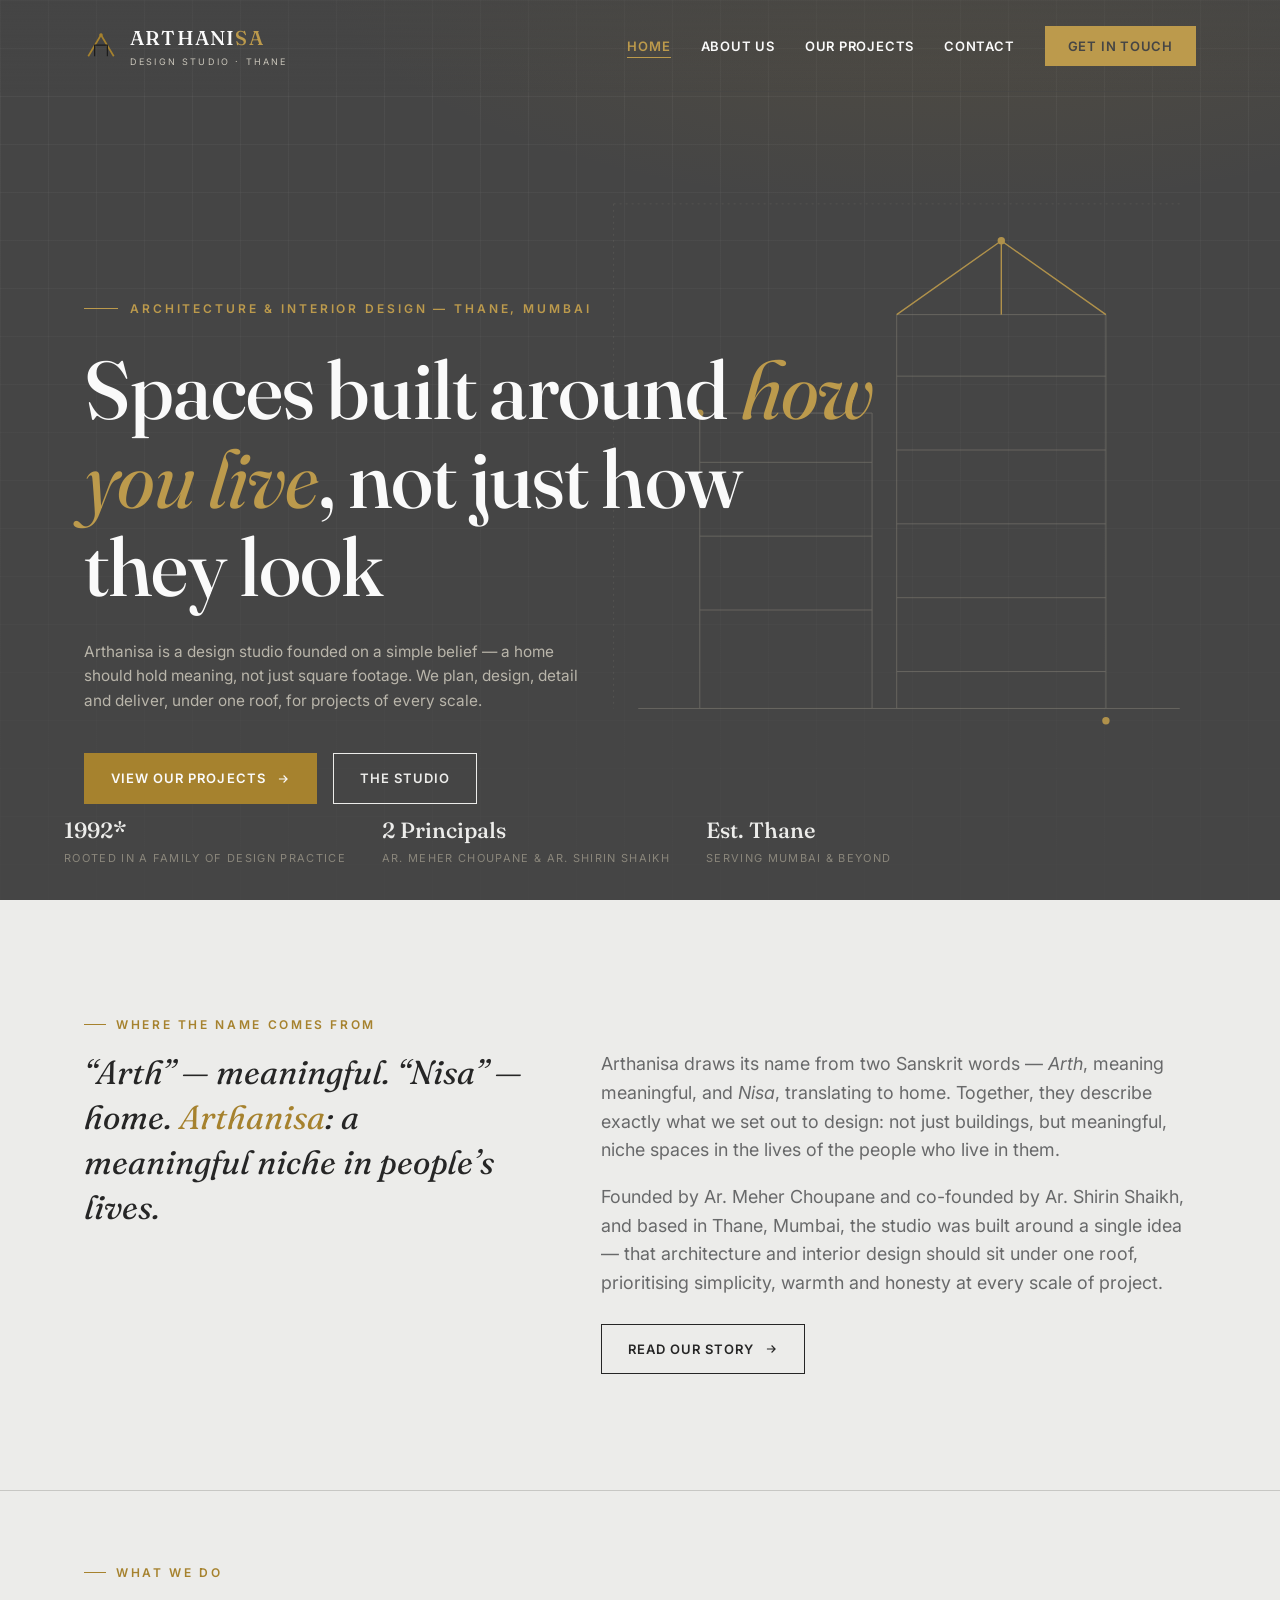
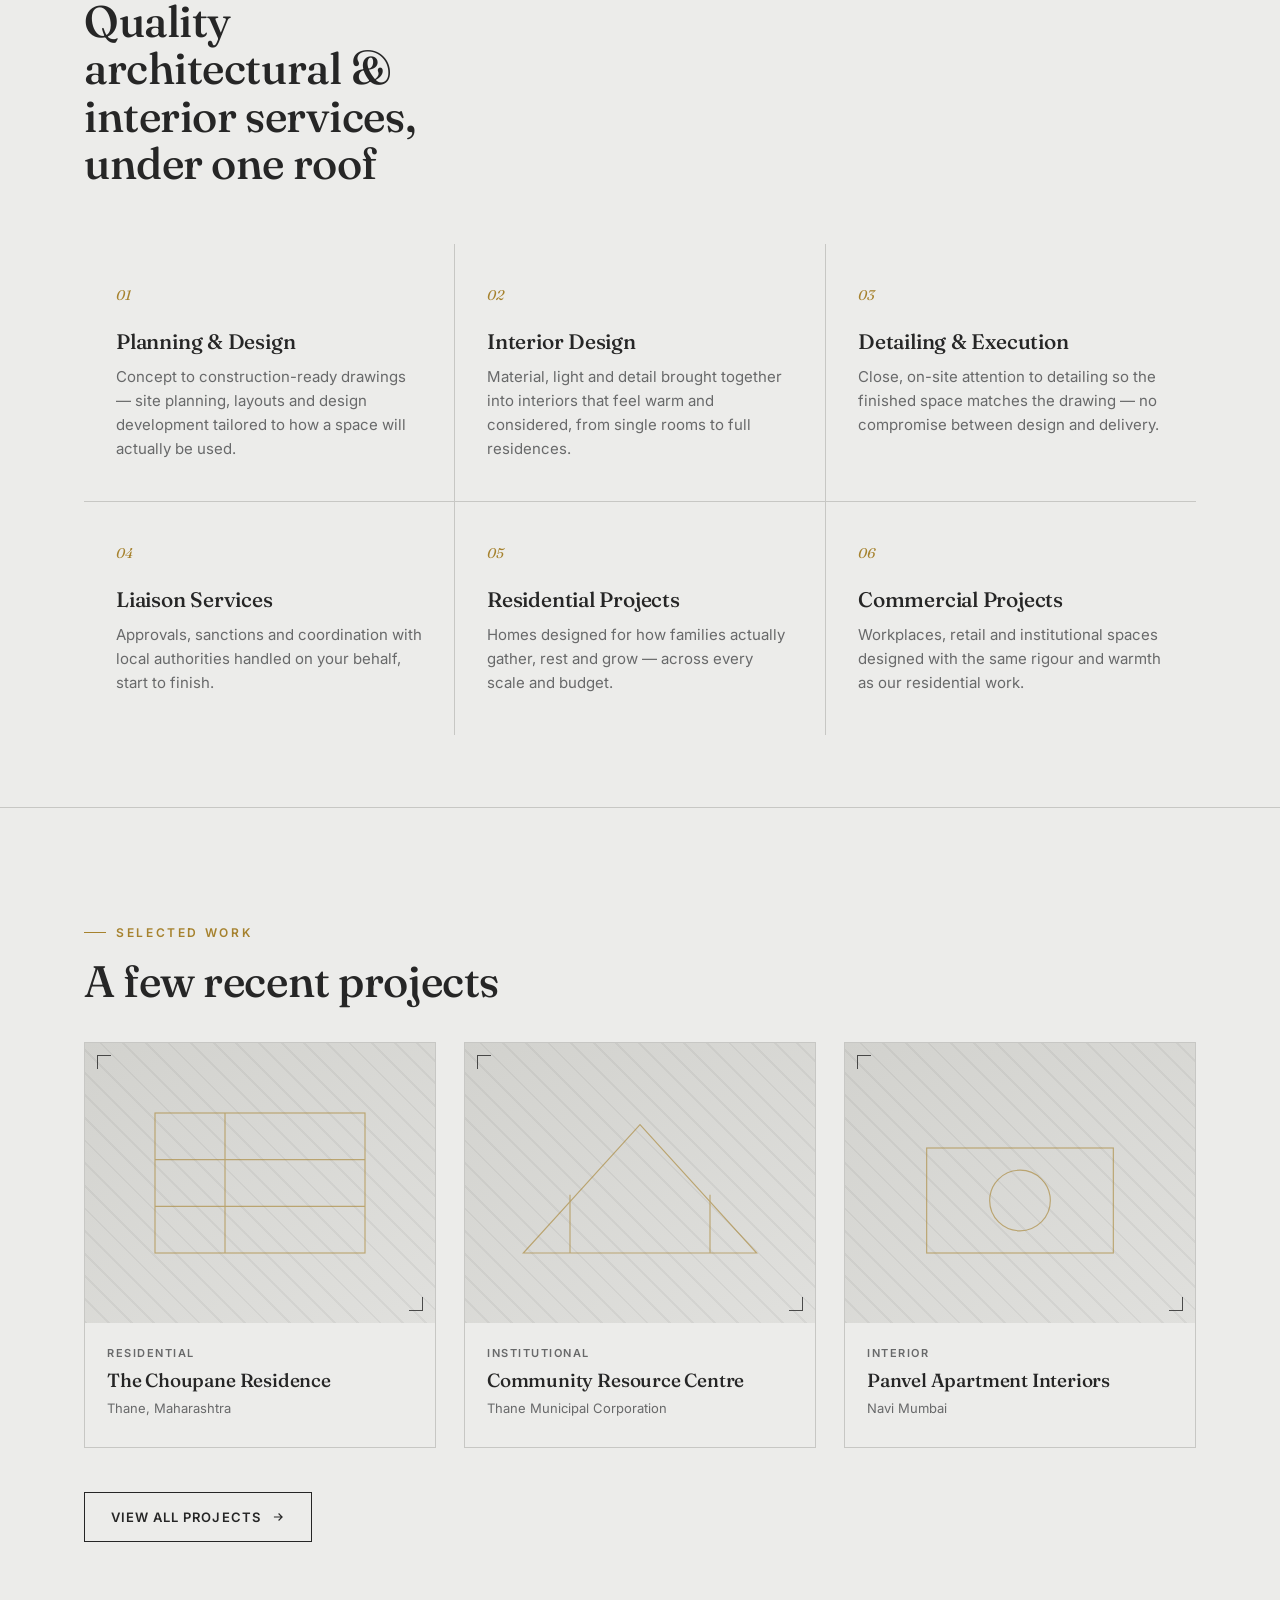
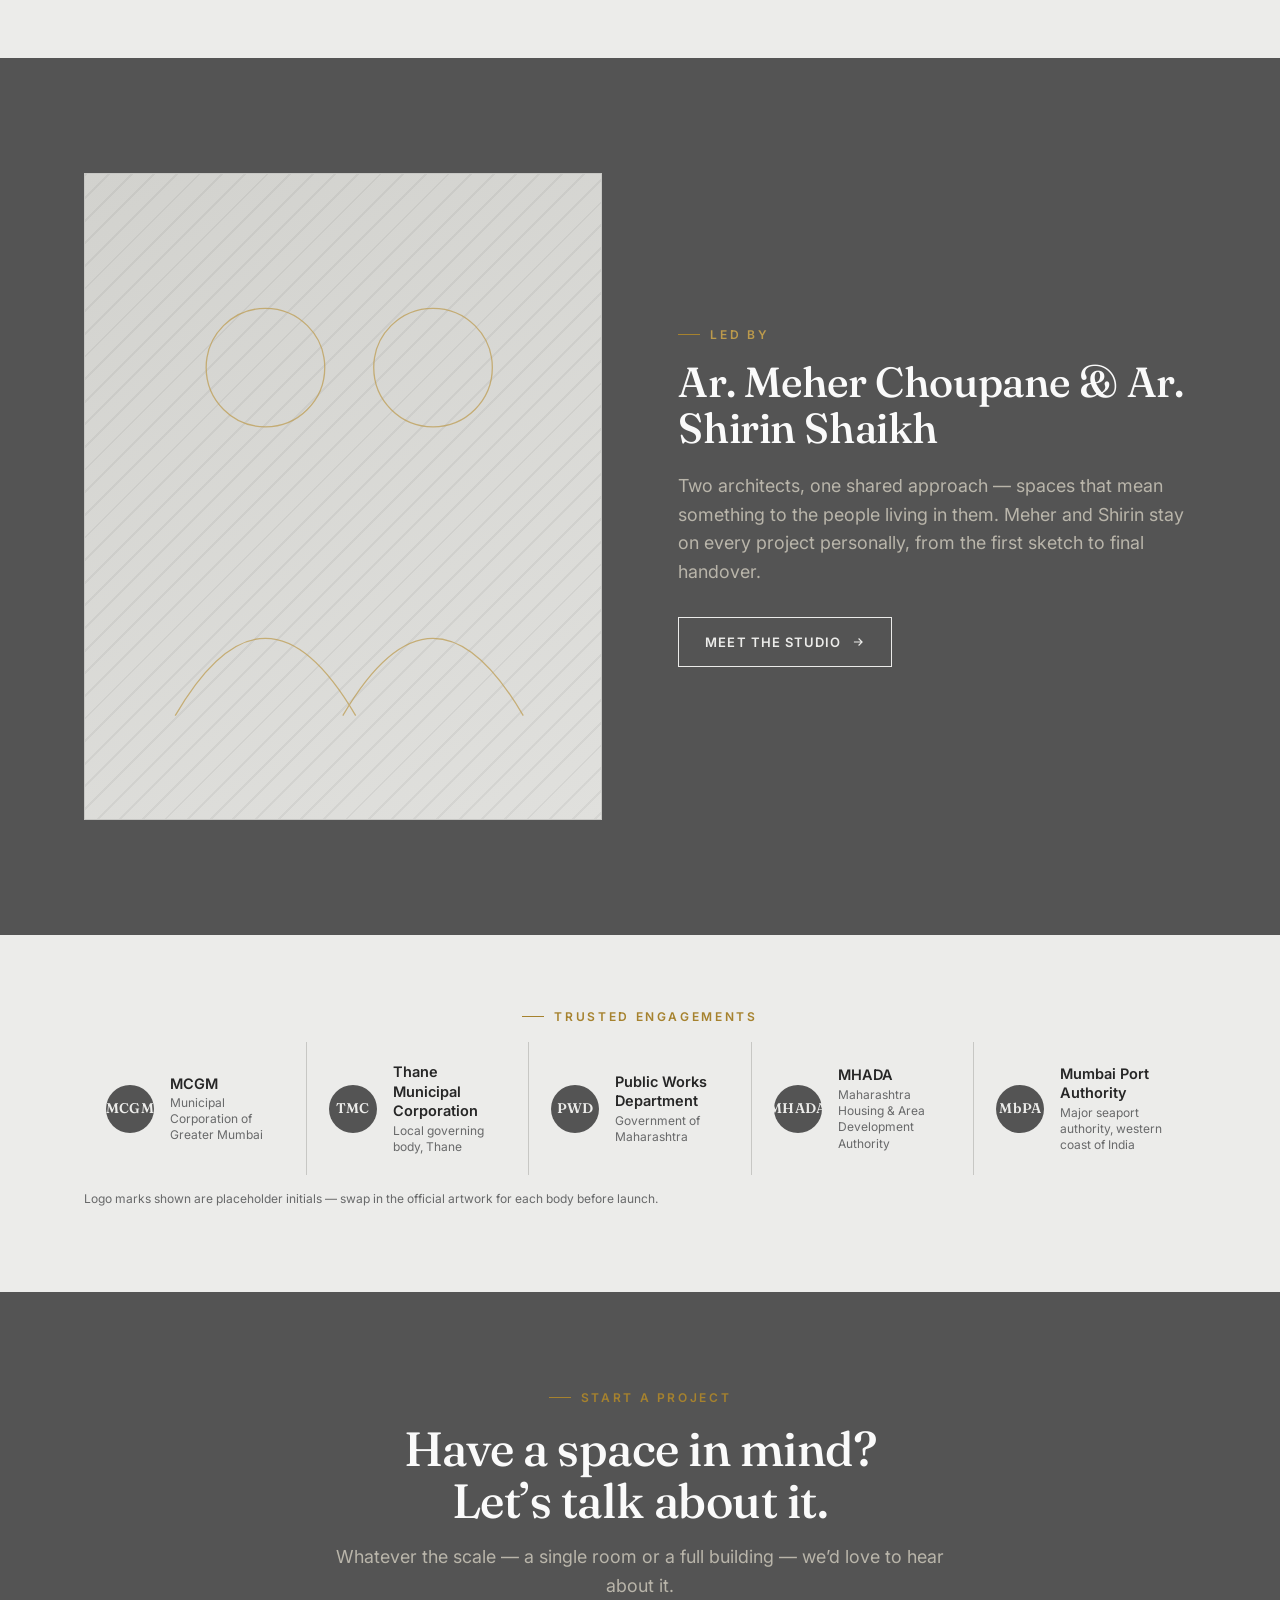
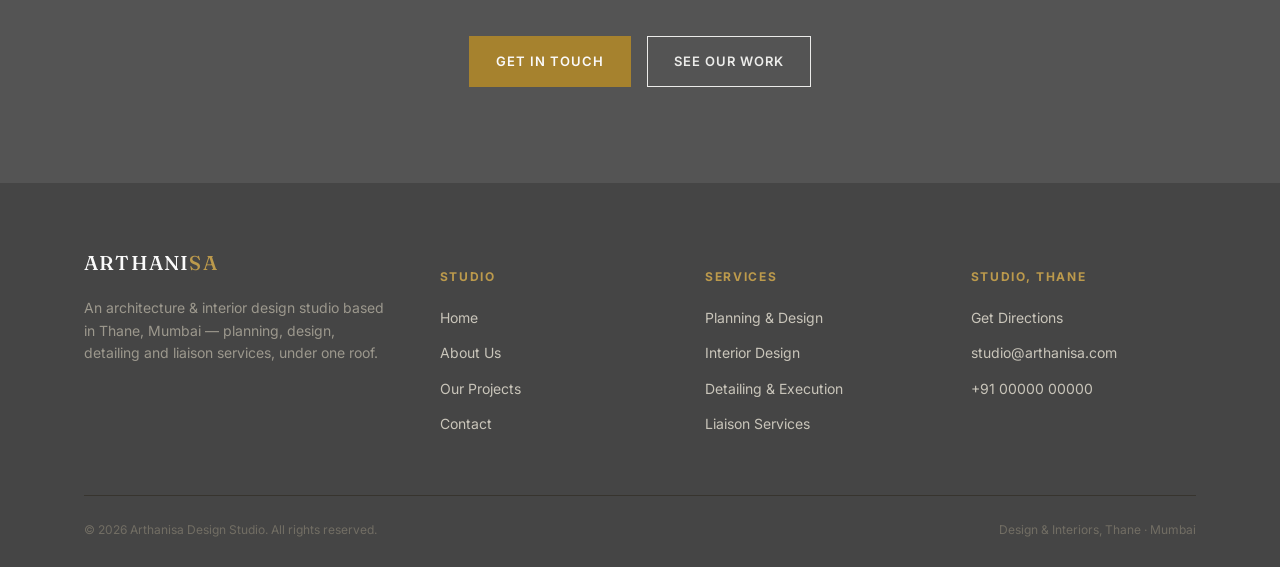
==== index.html @ d683e97f "Add files via upload" ====
<!DOCTYPE html>
<html lang="en">
<head>
<meta charset="UTF-8">
<meta name="viewport" content="width=device-width, initial-scale=1.0">
<title>Arthanisa Design Studio — Architecture &amp; Interior Design, Thane</title>
<meta name="description" content="Arthanisa Design Studio is an architecture and interior design practice in Thane, Mumbai, led by Ar. Meher Choupane &amp; Ar. Shirin Shaikh. Planning, design, detailing and liaison services under one roof.">
<link rel="preconnect" href="https://fonts.googleapis.com">
<link rel="preconnect" href="https://fonts.gstatic.com" crossorigin>
<link rel="stylesheet" href="style.css">
</head>
<body>

<!-- ================= HEADER ================= -->
<header class="site-header">
  <div class="wrap">
    <a href="index.html" class="logo">
      <svg class="logo-mark" viewBox="0 0 40 40" fill="none" xmlns="http://www.w3.org/2000/svg">
        <path d="M5 32 L20 7 L35 32" stroke="#A6822E" stroke-width="2"/>
        <path d="M12.5 32 V19 H27.5 V32" stroke="#1C1C1C" stroke-width="1.4"/>
        <circle cx="20" cy="7" r="2.1" fill="#A6822E"/>
      </svg>
      <span>
        <span class="logo-word">ARTHANI<em>SA</em></span>
        <span class="logo-sub">Design Studio · Thane</span>
      </span>
    </a>

    <div class="nav-menu">
      <ul class="nav-links">
        <li><a href="index.html" class="is-active">Home</a></li>
        <li><a href="about.html">About Us</a></li>
        <li><a href="projects.html">Our Projects</a></li>
        <li><a href="contact.html">Contact</a></li>
        <li><a href="contact.html" class="nav-cta">Get in Touch</a></li>
  </ul>
      <button class="nav-toggle" aria-label="Toggle menu"><span></span><span></span><span></span></button>
    </div>
  </div>
</header>

<!-- ================= HERO ================= -->
<section class="hero">
  <div class="hero-grid"></div>
  <div class="hero-glow"></div>

  <svg class="hero-art" viewBox="0 0 520 520" fill="none" xmlns="http://www.w3.org/2000/svg">
    <g opacity="0.55" stroke="#8A867B" stroke-width="1">
      <line x1="40" y1="470" x2="480" y2="470"/>
      <rect x="90" y="230" width="140" height="240"/>
      <rect x="250" y="150" width="170" height="320"/>
      <line x1="90" y1="270" x2="230" y2="270"/>
      <line x1="90" y1="330" x2="230" y2="330"/>
      <line x1="90" y1="390" x2="230" y2="390"/>
      <line x1="250" y1="200" x2="420" y2="200"/>
      <line x1="250" y1="260" x2="420" y2="260"/>
      <line x1="250" y1="320" x2="420" y2="320"/>
      <line x1="250" y1="380" x2="420" y2="380"/>
      <line x1="250" y1="440" x2="420" y2="440"/>
    </g>
    <g stroke="#BC9A4C" stroke-width="1.4">
      <path d="M250 150 L335 90 L420 150" fill="none"/>
      <line x1="335" y1="90" x2="335" y2="150"/>
    </g>
    <circle cx="335" cy="90" r="3" fill="#BC9A4C"/>
    <circle cx="90" cy="230" r="3" fill="#BC9A4C"/>
    <circle cx="420" cy="480" r="3" fill="#BC9A4C"/>
    <g opacity="0.4" stroke="#8A867B" stroke-width="0.6" stroke-dasharray="2 4">
      <line x1="20" y1="60" x2="20" y2="470"/>
      <line x1="20" y1="60" x2="480" y2="60"/>
    </g>
  </svg>

  <div class="hero-inner wrap">
    <div class="hero-kicker">Architecture &amp; Interior Design — Thane, Mumbai</div>
    <h1>Spaces built around <em>how you live</em>, not just how they look</h1>
    <p class="hero-sub">Arthanisa is a design studio founded on a simple belief — a home should hold meaning, not just square footage. We plan, design, detail and deliver, under one roof, for projects of every scale.</p>
    <div class="hero-actions">
      <a href="projects.html" class="btn btn--gold">
        View Our Projects
        <svg viewBox="0 0 24 24" fill="none" stroke="currentColor" stroke-width="2"><path d="M5 12h14M13 6l6 6-6 6"/></svg>
      </a>
      <a href="about.html" class="btn btn--on-dark">The Studio</a>
    </div>
  </div>

  <div class="hero-coords">
    <div><b>1992*</b>Rooted in a family of design practice</div>
    <div><b>2 Principals</b>Ar. Meher Choupane &amp; Ar. Shirin Shaikh</div>
    <div><b>Est. Thane</b>Serving Mumbai &amp; beyond</div>
  </div>
</section>

<!-- ================= PHILOSOPHY ================= -->
<section class="section">
  <div class="wrap">
    <div class="eyebrow reveal">Where the name comes from</div>
    <div class="philosophy reveal">
      <blockquote>&ldquo;Arth&rdquo; — meaningful. &ldquo;Nisa&rdquo; — home. <em>Arthanisa</em>: a meaningful niche in people&rsquo;s lives.</blockquote>
      <div>
        <p class="lede">Arthanisa draws its name from two Sanskrit words — <em>Arth</em>, meaning meaningful, and <em>Nisa</em>, translating to home. Together, they describe exactly what we set out to design: not just buildings, but meaningful, niche spaces in the lives of the people who live in them.</p>
        <p class="lede">Founded by Ar. Meher Choupane and co-founded by Ar. Shirin Shaikh, and based in Thane, Mumbai, the studio was built around a single idea — that architecture and interior design should sit under one roof, prioritising simplicity, warmth and honesty at every scale of project.</p>
        <a href="about.html" class="btn" style="margin-top:8px;">Read Our Story
          <svg viewBox="0 0 24 24" fill="none" stroke="currentColor" stroke-width="2"><path d="M5 12h14M13 6l6 6-6 6"/></svg>
        </a>
      </div>
    </div>
  </div>
</section>

<!-- ================= EXPERTISE ================= -->
<section class="section section--tight grid-line-top">
  <div class="wrap">
    <div class="eyebrow reveal">What we do</div>
    <h2 class="reveal" style="max-width:14ch; font-size:clamp(28px,3.6vw,44px);">Quality architectural &amp; interior services, under one roof</h2>
    <div class="card-grid reveal">
      <div class="exp-card">
        <span class="num">01</span>
        <h3>Planning &amp; Design</h3>
        <p>Concept to construction-ready drawings — site planning, layouts and design development tailored to how a space will actually be used.</p>
      </div>
      <div class="exp-card">
        <span class="num">02</span>
        <h3>Interior Design</h3>
        <p>Material, light and detail brought together into interiors that feel warm and considered, from single rooms to full residences.</p>
      </div>
      <div class="exp-card">
        <span class="num">03</span>
        <h3>Detailing &amp; Execution</h3>
        <p>Close, on-site attention to detailing so the finished space matches the drawing — no compromise between design and delivery.</p>
      </div>
      <div class="exp-card">
        <span class="num">04</span>
        <h3>Liaison Services</h3>
        <p>Approvals, sanctions and coordination with local authorities handled on your behalf, start to finish.</p>
      </div>
      <div class="exp-card">
        <span class="num">05</span>
        <h3>Residential Projects</h3>
        <p>Homes designed for how families actually gather, rest and grow — across every scale and budget.</p>
      </div>
      <div class="exp-card">
        <span class="num">06</span>
        <h3>Commercial Projects</h3>
        <p>Workplaces, retail and institutional spaces designed with the same rigour and warmth as our residential work.</p>
      </div>
    </div>
  </div>
</section>

<!-- ================= FEATURED PROJECTS ================= -->
<section class="section grid-line-top">
  <div class="wrap">
    <div class="eyebrow reveal">Selected work</div>
    <h2 class="reveal" style="font-size:clamp(28px,3.6vw,44px); max-width:16ch;">A few recent projects</h2>

    <div class="project-grid reveal">
      <a href="projects.html" class="project-card">
        <div class="project-thumb">
          <div class="corner tl"></div><div class="corner br"></div>
          <svg viewBox="0 0 300 240" width="100%" height="100%" preserveAspectRatio="xMidYMid slice">
            <g stroke="#A6822E" stroke-width="1" opacity="0.6" fill="none">
              <rect x="60" y="60" width="180" height="120"/>
              <line x1="60" y1="100" x2="240" y2="100"/>
              <line x1="60" y1="140" x2="240" y2="140"/>
              <line x1="120" y1="60" x2="120" y2="180"/>
            </g>
          </svg>
        </div>
        <div class="project-body">
          <span class="tag">Residential</span>
          <h3>The Choupane Residence</h3>
          <span class="loc">Thane, Maharashtra</span>
        </div>
      </a>

      <a href="projects.html" class="project-card">
        <div class="project-thumb">
          <div class="corner tl"></div><div class="corner br"></div>
          <svg viewBox="0 0 300 240" width="100%" height="100%" preserveAspectRatio="xMidYMid slice">
            <g stroke="#A6822E" stroke-width="1" opacity="0.6" fill="none">
              <path d="M50 180 L150 70 L250 180 Z"/>
              <line x1="90" y1="180" x2="90" y2="130"/>
              <line x1="210" y1="180" x2="210" y2="130"/>
            </g>
          </svg>
        </div>
        <div class="project-body">
          <span class="tag">Institutional</span>
          <h3>Community Resource Centre</h3>
          <span class="loc">Thane Municipal Corporation</span>
        </div>
      </a>

      <a href="projects.html" class="project-card">
        <div class="project-thumb">
          <div class="corner tl"></div><div class="corner br"></div>
          <svg viewBox="0 0 300 240" width="100%" height="100%" preserveAspectRatio="xMidYMid slice">
            <g stroke="#A6822E" stroke-width="1" opacity="0.6" fill="none">
              <rect x="70" y="90" width="160" height="90"/>
              <circle cx="150" cy="135" r="26"/>
            </g>
          </svg>
        </div>
        <div class="project-body">
          <span class="tag">Interior</span>
          <h3>Panvel Apartment Interiors</h3>
          <span class="loc">Navi Mumbai</span>
        </div>
      </a>
    </div>

    <div class="reveal" style="margin-top:44px;">
      <a href="projects.html" class="btn">View All Projects
        <svg viewBox="0 0 24 24" fill="none" stroke="currentColor" stroke-width="2"><path d="M5 12h14M13 6l6 6-6 6"/></svg>
      </a>
    </div>
  </div>
</section>

<!-- ================= FOUNDERS TEASER ================= -->
<section class="section section--dark">
  <div class="wrap split">
    <div class="reveal">
      <div class="figure-panel">
        <svg viewBox="0 0 400 500" width="100%" height="100%">
          <g stroke="#BC9A4C" stroke-width="1" opacity="0.7" fill="none">
            <circle cx="140" cy="150" r="46"/>
            <circle cx="270" cy="150" r="46"/>
            <path d="M70 420 Q140 300 210 420" />
            <path d="M200 420 Q270 300 340 420" />
          </g>
        </svg>
      </div>
    </div>
    <div class="reveal">
      <div class="eyebrow">Led by</div>
      <h2 style="color:#FAFAFA; font-size:clamp(28px,3.6vw,42px);">Ar. Meher Choupane &amp; Ar. Shirin Shaikh</h2>
      <p class="lede" style="max-width:52ch;">Two architects, one shared approach — spaces that mean something to the people living in them. Meher and Shirin stay on every project personally, from the first sketch to final handover.</p>
      <a href="about.html" class="btn btn--on-dark" style="margin-top:12px;">Meet the Studio
        <svg viewBox="0 0 24 24" fill="none" stroke="currentColor" stroke-width="2"><path d="M5 12h14M13 6l6 6-6 6"/></svg>
      </a>
    </div>
  </div>
</section>

<!-- ================= ENGAGEMENTS ================= -->
<section class="section section--tight">
  <div class="wrap">
    <div class="eyebrow reveal center" style="justify-content:center;">Trusted engagements</div>
    <div class="org-badges reveal">
      <div class="org-badge"><span class="mark">MCGM</span><span class="name">MCGM<small>Municipal Corporation of Greater Mumbai</small></span></div>
      <div class="org-badge"><span class="mark">TMC</span><span class="name">Thane Municipal Corporation<small>Local governing body, Thane</small></span></div>
      <div class="org-badge"><span class="mark">PWD</span><span class="name">Public Works Department<small>Government of Maharashtra</small></span></div>
      <div class="org-badge"><span class="mark">MHADA</span><span class="name">MHADA<small>Maharashtra Housing &amp; Area Development Authority</small></span></div>
      <div class="org-badge"><span class="mark">MbPA</span><span class="name">Mumbai Port Authority<small>Major seaport authority, western coast of India</small></span></div>
    </div>
    <p class="form-note reveal" style="margin-top:14px;">Logo marks shown are placeholder initials — swap in the official artwork for each body before launch.</p>
  </div>
</section>

<!-- ================= CTA ================= -->
<section class="cta-band">
  <div class="wrap">
    <div class="eyebrow reveal" style="justify-content:center;">Start a project</div>
    <h2 class="reveal">Have a space in mind? Let&rsquo;s talk about it.</h2>
    <p class="lede reveal" style="margin-left:auto;margin-right:auto;">Whatever the scale — a single room or a full building — we&rsquo;d love to hear about it.</p>
    <div class="cta-actions reveal">
      <a href="contact.html" class="btn btn--gold">Get in Touch</a>
      <a href="projects.html" class="btn btn--on-dark">See Our Work</a>
    </div>
  </div>
</section>

<!-- ================= FOOTER ================= -->
<footer class="site-footer">
  <div class="wrap">
    <div class="footer-top">
      <div class="footer-brand">
        <span class="logo-word">ARTHANI<em style="color:#BC9A4C;font-style:normal;">SA</em></span>
        <p>An architecture &amp; interior design studio based in Thane, Mumbai — planning, design, detailing and liaison services, under one roof.</p>
      </div>
      <div class="footer-col">
        <h5>Studio</h5>
        <ul>
          <li><a href="index.html">Home</a></li>
          <li><a href="about.html">About Us</a></li>
          <li><a href="projects.html">Our Projects</a></li>
          <li><a href="contact.html">Contact</a></li>
        </ul>
      </div>
      <div class="footer-col">
        <h5>Services</h5>
        <ul>
          <li><a href="about.html">Planning &amp; Design</a></li>
          <li><a href="about.html">Interior Design</a></li>
          <li><a href="about.html">Detailing &amp; Execution</a></li>
          <li><a href="about.html">Liaison Services</a></li>
        </ul>
      </div>
      <div class="footer-col">
        <h5>Studio, Thane</h5>
        <ul>
          <li><a href="https://www.google.com/maps/place/Arthanisa+Design+Studio/@19.1889408,72.9808896,14z" target="_blank" rel="noopener">Get Directions</a></li>
          <li><a href="mailto:studio@arthanisa.com">studio@arthanisa.com</a></li>
          <li><a href="tel:+910000000000">+91 00000 00000</a></li>
        </ul>
      </div>
    </div>
    <div class="footer-bottom">
      <span>&copy; 2026 Arthanisa Design Studio. All rights reserved.</span>
      <span>Design &amp; Interiors, Thane · Mumbai</span>
    </div>
  </div>
</footer>

<script src="script.js"></script>
</body>
</html>
---- style.css ----
/* =========================================================
   ARTHANISA — Design tokens
   Grey (concrete / drafting paper) + Gold (accent) editorial theme
   Display: Fraunces  |  Body: Inter  |  Label: Inter (tracked caps)
   ========================================================= */

@import url('https://fonts.googleapis.com/css2?family=Fraunces:ital,opsz,wght@0,9..144,400;0,9..144,500;0,9..144,600;1,9..144,400&family=Inter:wght@400;500;600;700&display=swap');

:root{
  /* greys — neutral concrete / drafting-paper range (no warm/beige cast) */
  --ink:        #262626;
  --charcoal:   #545454;
  --charcoal-2: #47474A;
  --charcoal-3: #454545;
  --paper:      #ECECEA;
  --paper-2:    #E0E0DD;
  --paper-3:    #D2D2CE;
  --grey-text:  #68696A;
  --grey-line:  #C7C7C4;

  /* gold — used sparingly, as an accent only */
  --gold:       #A6822E;
  --gold-2:     #BC9A4C;
  --gold-soft:  rgba(166,130,46,0.14);

  --white:      #FAFAFA;

  --font-display: 'Fraunces', serif;
  --font-body: 'Inter', sans-serif;

  --container: 1240px;
  --pad: clamp(24px, 5vw, 72px);

  --ease: cubic-bezier(.22,.61,.36,1);
}

*,*::before,*::after{ box-sizing:border-box; }
html{ scroll-behavior:smooth; overflow-x:hidden; }
body{
  margin:0;
  background:var(--paper);
  color:var(--ink);
  font-family:var(--font-body);
  font-weight:400;
  line-height:1.6;
  -webkit-font-smoothing:antialiased;
  overflow-x:hidden;
  max-width:100%;
}
img{ max-width:100%; display:block; }
a{ color:inherit; text-decoration:none; }
h1,h2,h3,h4{
  font-family:var(--font-display);
  font-weight:500;
  line-height:1.08;
  margin:0 0 .5em;
  letter-spacing:-0.01em;
}
p{ margin:0 0 1em; }
ul{ margin:0; padding:0; list-style:none; }
button{ font-family:inherit; }

@media (prefers-reduced-motion: reduce){
  *{ animation-duration:0.001ms !important; animation-iteration-count:1 !important; transition-duration:0.001ms !important; scroll-behavior:auto !important; }
}

/* ---------- utility ---------- */
.wrap{ max-width:var(--container); margin:0 auto; padding:0 var(--pad); }
.eyebrow{
  font-family:var(--font-body);
  font-size:12px;
  letter-spacing:.22em;
  text-transform:uppercase;
  color:var(--gold);
  display:flex;
  align-items:center;
  gap:10px;
  font-weight:600;
  margin-bottom:16px;
}
.eyebrow::before{
  content:"";
  width:22px;height:1px;
  background:var(--gold);
  display:inline-block;
}
.section{ padding:clamp(64px,9vw,120px) 0; }
.section--tight{ padding:clamp(40px,6vw,72px) 0; }
.section--dark{ background:var(--charcoal); color:var(--paper); }
.section--dark .eyebrow{ color:var(--gold-2); }
.grid-line-top{ border-top:1px solid var(--grey-line); }
.center{ text-align:center; }
.lede{
  font-size:clamp(17px,1.4vw,19px);
  color:var(--grey-text);
  max-width:640px;
}
.section--dark .lede{ color:#B9B5AA; }

.btn{
  display:inline-flex;
  align-items:center;
  gap:10px;
  padding:14px 26px;
  border:1px solid var(--ink);
  color:var(--ink);
  font-size:13px;
  letter-spacing:.08em;
  text-transform:uppercase;
  font-weight:600;
  background:transparent;
  cursor:pointer;
  transition:background .35s var(--ease), color .35s var(--ease), border-color .35s var(--ease);
}
.btn:hover{ background:var(--ink); color:var(--white); }
.btn--gold{ border-color:var(--gold); background:var(--gold); color:var(--white); }
.btn--gold:hover{ background:var(--gold-2); border-color:var(--gold-2); color:var(--white); }
.btn--on-dark{ border-color:var(--paper); color:var(--paper); }
.btn--on-dark:hover{ background:var(--paper); color:var(--ink); }
.btn svg{ width:14px; height:14px; transition:transform .35s var(--ease); }
.btn:hover svg{ transform:translateX(4px); }

.tag{
  font-size:11px;
  letter-spacing:.14em;
  text-transform:uppercase;
  color:var(--grey-text);
  font-weight:600;
}

/* ---------- reveal on scroll ---------- */
.reveal{ opacity:0; transform:translateY(22px); transition:opacity .8s var(--ease), transform .8s var(--ease); }
.reveal.is-visible{ opacity:1; transform:translateY(0); }

/* ---------- header ---------- */
/* Full menu visible at the top of the page. Once you scroll past the hero,
   it collapses into a single toggle button; clicking it opens a small
   dropdown panel anchored top-right — not a full-screen takeover. On
   narrow screens there's never room for the full row, so the toggle +
   dropdown pattern is used from the start there too. */
.site-header{
  position:fixed; top:0; left:0; right:0; z-index:100;
  padding:22px 0;
  background:linear-gradient(to bottom, rgba(69,69,69,.5), rgba(69,69,69,0));
  transition:background .4s var(--ease), padding .4s var(--ease), border-color .4s var(--ease);
  border-bottom:1px solid transparent;
}
.site-header.is-scrolled{
  background:rgba(236,236,234,0.62);
  backdrop-filter:blur(18px) saturate(1.1);
  -webkit-backdrop-filter:blur(18px) saturate(1.1);
  padding:14px 0;
  border-bottom:1px solid rgba(199,199,196,0.7);
}
.site-header .wrap{ display:flex; align-items:center; justify-content:space-between; gap:20px; }

.logo{ display:flex; align-items:center; gap:12px; position:relative; z-index:101; flex:none; }
.logo-mark{ width:34px; height:34px; flex:none; }
.logo-mark path{ transition:stroke .4s var(--ease); }
.logo-word{
  font-family:var(--font-display);
  font-size:20px;
  letter-spacing:.06em;
  font-weight:500;
  color:var(--white);
  transition:color .4s var(--ease);
}
.logo-word em{ color:var(--gold-2); font-style:normal; transition:color .4s var(--ease); }
.logo-sub{
  display:block;
  font-family:var(--font-body);
  font-size:9px;
  letter-spacing:.24em;
  text-transform:uppercase;
  color:#C9C5BA;
  margin-top:1px;
  transition:color .4s var(--ease);
}
.site-header.is-scrolled .logo-word{ color:var(--ink); }
.site-header.is-scrolled .logo-word em{ color:var(--gold); }
.site-header.is-scrolled .logo-sub{ color:var(--grey-text); }

/* holds the full row + the toggle; positioned so the dropdown can anchor to it */
.nav-menu{ position:relative; display:flex; align-items:center; gap:26px; }

/* full horizontal menu — shown at the top of wide screens */
.nav-links{ display:flex; align-items:center; gap:30px; }
.nav-links a{
  font-size:13px;
  letter-spacing:.06em;
  text-transform:uppercase;
  font-weight:600;
  color:var(--white);
  position:relative;
  padding:4px 0;
  transition:color .3s var(--ease);
}
.nav-links a::after{
  content:"";
  position:absolute; left:0; right:100%; bottom:0;
  height:1px; background:var(--gold-2);
  transition:right .35s var(--ease);
}
.nav-links a:hover::after,
.nav-links a.is-active::after{ right:0; }
.nav-links a.is-active{ color:var(--gold-2); }
.nav-links a.nav-cta{
  padding:11px 22px;
  border:1px solid var(--gold-2); background:var(--gold-2); color:var(--charcoal-3);
  transition:background .3s var(--ease), color .3s var(--ease), border-color .3s var(--ease);
}
.nav-links a.nav-cta::after{ display:none; }
.nav-links a.nav-cta:hover{ background:transparent; color:var(--gold-2); }

.site-header.is-scrolled .nav-links a{ color:var(--ink); }
.site-header.is-scrolled .nav-links a::after{ background:var(--gold); }
.site-header.is-scrolled .nav-links a.is-active{ color:var(--gold); }
.site-header.is-scrolled .nav-links a.nav-cta{ border-color:var(--gold); background:var(--gold); color:var(--white); }
.site-header.is-scrolled .nav-links a.nav-cta:hover{ background:transparent; color:var(--gold); }

/* the toggle — hidden while the full row shows, appears once scrolled (or always, on narrow screens) */
.nav-toggle{
  display:none; flex-direction:column; justify-content:center; gap:6px;
  background:none; border:none; cursor:pointer; padding:8px;
  position:relative; z-index:101;
}
.nav-toggle span{ display:block; width:24px; height:1.5px; background:var(--white); transition:transform .3s var(--ease), opacity .3s var(--ease), background .4s var(--ease); }
.site-header.is-scrolled .nav-toggle span{ background:var(--ink); }
.nav-toggle.is-active span:nth-child(1){ transform:translateY(7px) rotate(45deg); }
.nav-toggle.is-active span:nth-child(2){ opacity:0; }
.nav-toggle.is-active span:nth-child(3){ transform:translateY(-7px) rotate(-45deg); }

.site-header.is-scrolled .nav-toggle{ display:flex; }

/* the compact dropdown — a frosted glass panel anchored under the toggle, with a
   gold accent edge and numbered rows to match the studio's editorial number-card
   language elsewhere on the site. Animates in on open rather than snapping. */
.site-header.is-scrolled .nav-links{
  display:flex; flex-direction:column; align-items:stretch; gap:0;
  position:absolute; top:calc(100% + 14px); right:0;
  background:rgba(236,236,234,0.88);
  backdrop-filter:blur(20px) saturate(1.1); -webkit-backdrop-filter:blur(20px) saturate(1.1);
  border:1px solid var(--grey-line); border-top:2px solid var(--gold);
  box-shadow:0 24px 48px rgba(28,28,28,.18);
  padding:10px 22px; min-width:236px;
  counter-reset:navcount;
  opacity:0; visibility:hidden; pointer-events:none;
  transform:translateY(-10px);
  transition:opacity .3s var(--ease), transform .3s var(--ease), visibility .3s;
}
.site-header.is-scrolled .nav-links.is-open{
  opacity:1; visibility:visible; pointer-events:auto; transform:translateY(0);
}
.site-header.is-scrolled .nav-links li{
  display:flex; align-items:center; gap:14px;
  border-bottom:1px solid var(--grey-line);
}
.site-header.is-scrolled .nav-links li:not(:last-child)::before{
  counter-increment:navcount;
  content:counter(navcount, decimal-leading-zero);
  font-family:var(--font-display); font-style:italic; font-size:12px;
  color:var(--gold); flex:none;
}
.site-header.is-scrolled .nav-links li:last-child{ border-bottom:none; padding-top:10px; }
.site-header.is-scrolled .nav-links a{ color:var(--ink); padding:12px 0; flex:1; }
.site-header.is-scrolled .nav-links a::after{ display:none; }
.site-header.is-scrolled .nav-links a.is-active{ color:var(--gold); }
.site-header.is-scrolled .nav-links a.nav-cta{
  width:100%; margin:2px 0 8px; text-align:center; justify-content:center;
  border-color:var(--gold); background:var(--gold); color:var(--white);
}
.site-header.is-scrolled .nav-links a.nav-cta:hover{ background:transparent; color:var(--gold); }

@media (max-width:820px){
  /* never enough room for the full row — toggle + dropdown from the start */
  .nav-toggle{ display:flex; }
  .nav-links{
    display:flex; flex-direction:column; align-items:stretch; gap:0;
    position:absolute; top:calc(100% + 14px); right:0;
    background:rgba(236,236,234,0.9);
    backdrop-filter:blur(20px) saturate(1.1); -webkit-backdrop-filter:blur(20px) saturate(1.1);
    border:1px solid var(--grey-line); border-top:2px solid var(--gold);
    box-shadow:0 24px 48px rgba(28,28,28,.18);
    padding:10px 20px; min-width:220px; max-width:82vw;
    counter-reset:navcount;
    opacity:0; visibility:hidden; pointer-events:none;
    transform:translateY(-10px);
    transition:opacity .3s var(--ease), transform .3s var(--ease), visibility .3s;
  }
  .nav-links.is-open{ opacity:1; visibility:visible; pointer-events:auto; transform:translateY(0); }
  .nav-links li{ display:flex; align-items:center; gap:14px; border-bottom:1px solid var(--grey-line); }
  .nav-links li:not(:last-child)::before{
    counter-increment:navcount;
    content:counter(navcount, decimal-leading-zero);
    font-family:var(--font-display); font-style:italic; font-size:12px;
    color:var(--gold); flex:none;
  }
  .nav-links li:last-child{ border-bottom:none; padding-top:10px; }
  .nav-links a{ color:var(--ink) !important; padding:12px 0; flex:1; }
  .nav-links a::after{ display:none; }
  .nav-links a.is-active{ color:var(--gold) !important; }
  .nav-links a.nav-cta{
    width:100%; margin:2px 0 8px; text-align:center; justify-content:center;
    border-color:var(--gold) !important; background:var(--gold) !important; color:var(--white) !important;
  }
  .nav-links a.nav-cta:hover{ background:transparent !important; color:var(--gold) !important; }
}

/* ---------- hero (blueprint) ---------- */
.hero{
  position:relative;
  min-height:100vh;
  display:flex; align-items:flex-end;
  background:var(--charcoal-3);
  color:var(--paper);
  overflow:hidden;
}
.hero-grid{
  position:absolute; inset:0;
  background-image:
    linear-gradient(rgba(230,230,228,0.055) 1px, transparent 1px),
    linear-gradient(90deg, rgba(230,230,228,0.055) 1px, transparent 1px);
  background-size:48px 48px;
  mask-image:linear-gradient(to bottom, rgba(0,0,0,.9), rgba(0,0,0,.15));
}
.hero-glow{
  position:absolute; inset:-20% -10% auto -10%; height:70%;
  background:radial-gradient(60% 60% at 70% 20%, rgba(166,130,46,0.13), transparent 70%);
  pointer-events:none;
}
.hero-art{
  position:absolute; right:clamp(-60px,4vw,60px); top:50%;
  transform:translateY(-50%);
  width:min(52vw,640px);
  opacity:.9;
}
.hero-art path,.hero-art line,.hero-art circle,.hero-art rect{
  vector-effect:non-scaling-stroke;
}
.hero-inner{ position:relative; z-index:2; padding-bottom:clamp(56px,8vw,96px); width:100%; }
.hero-kicker{
  display:flex; align-items:center; gap:12px;
  font-size:12px; letter-spacing:.24em; text-transform:uppercase;
  color:var(--gold-2); font-weight:600; margin-bottom:28px;
}
.hero-kicker::before{ content:""; width:34px; height:1px; background:var(--gold-2); }
.hero h1{
  font-size:clamp(40px,6.4vw,84px);
  max-width:16ch;
  color:var(--white);
  margin-bottom:28px;
}
.hero h1 em{ font-style:italic; color:var(--gold-2); font-weight:400; }
.hero-sub{
  max-width:520px;
  color:#B9B5AA;
  font-size:clamp(15px,1.2vw,18px);
  margin-bottom:40px;
}
.hero-actions{ display:flex; gap:16px; flex-wrap:wrap; align-items:center; }
.hero-coords{
  position:absolute; left:var(--pad); bottom:32px; z-index:2;
  display:flex; gap:36px; color:#8A867B; font-size:11px; letter-spacing:.12em; text-transform:uppercase;
}
.hero-coords b{ display:block; color:var(--paper); font-family:var(--font-display); font-size:22px; font-weight:500; letter-spacing:0; text-transform:none; margin-bottom:2px;}
@media (max-width:880px){
  .hero-art{ opacity:.35; width:80vw; right:-10vw; }
  .hero-coords{ display:none; }
}

/* ---------- inner page hero (shorter) ---------- */
.page-hero{
  position:relative;
  padding:clamp(160px,20vw,220px) 0 clamp(64px,8vw,96px);
  background:var(--charcoal-3);
  color:var(--paper);
  overflow:hidden;
}
.page-hero .hero-grid{ mask-image:linear-gradient(to bottom, rgba(0,0,0,.9), rgba(0,0,0,.35)); }
.page-hero h1{ font-size:clamp(38px,5.6vw,64px); color:var(--white); max-width:14ch; }
.page-hero .lede{ color:#B9B5AA; max-width:560px; }
.page-hero .eyebrow{ color:var(--gold-2); }

/* ---------- philosophy / quote strip ---------- */
.philosophy{
  display:grid; grid-template-columns:0.85fr 1.15fr; gap:clamp(32px,6vw,96px);
  align-items:start;
}
.philosophy blockquote{
  margin:0; font-family:var(--font-display); font-weight:400; font-style:italic;
  font-size:clamp(22px,2.6vw,34px); line-height:1.35; color:var(--ink);
}
.philosophy blockquote em{ color:var(--gold); font-style:italic; }
@media (max-width:820px){ .philosophy{ grid-template-columns:1fr; } }

/* ---------- number cards / expertise ---------- */
.card-grid{ display:grid; grid-template-columns:repeat(3,1fr); gap:1px; background:var(--grey-line); margin-top:56px; }
.exp-card{ background:var(--paper); padding:40px 32px; position:relative; }
.exp-card .num{ font-family:var(--font-display); font-style:italic; color:var(--gold); font-size:14px; margin-bottom:24px; display:block; }
.exp-card h3{ font-size:21px; margin-bottom:12px; }
.exp-card p{ color:var(--grey-text); font-size:15px; margin:0; }
@media (max-width:880px){ .card-grid{ grid-template-columns:1fr; } }

/* ---------- founders ---------- */
.founders{ display:grid; grid-template-columns:repeat(2,1fr); gap:1px; background:var(--grey-line); margin-top:56px; }
.founder{ background:var(--paper); padding:44px; }
.founder-photo{
  width:100%; aspect-ratio:4/5; margin-bottom:28px;
  background:
    repeating-linear-gradient(135deg, rgba(28,28,28,0.06) 0 2px, transparent 2px 14px),
    linear-gradient(160deg, var(--paper-3), var(--paper-2));
  position:relative; overflow:hidden;
  border:1px solid var(--grey-line);
}
.founder-photo .initials{
  position:absolute; inset:0; display:flex; align-items:center; justify-content:center;
  font-family:var(--font-display); font-size:clamp(48px,6vw,72px); color:var(--gold); opacity:.85;
}
.founder h3{ font-size:23px; margin-bottom:4px; }
.founder .role{ display:block; font-size:12px; letter-spacing:.14em; text-transform:uppercase; color:var(--gold); font-weight:600; margin-bottom:16px; }
.founder p{ color:var(--grey-text); font-size:15px; }
@media (max-width:720px){ .founders{ grid-template-columns:1fr; } }

/* ---------- values list ---------- */
.value-list{ display:grid; grid-template-columns:repeat(4,1fr); gap:28px; margin-top:56px; }
.value-item{ padding-top:22px; border-top:1px solid var(--grey-line); }
.value-item h4{ font-size:17px; margin-bottom:8px; }
.value-item p{ color:var(--grey-text); font-size:14px; margin:0; }
@media (max-width:880px){ .value-list{ grid-template-columns:repeat(2,1fr); } }
@media (max-width:520px){ .value-list{ grid-template-columns:1fr; } }

/* ---------- engagements / empanelled bodies, with a logo mark each ---------- */
.org-badges{ display:flex; flex-wrap:wrap; gap:1px; background:var(--grey-line); margin-top:16px; }
.org-badge{
  flex:1 1 220px; min-height:96px; padding:20px 22px;
  background:var(--paper);
  display:flex; align-items:center; gap:16px;
}
.org-badge .mark{
  flex:none; width:48px; height:48px; border-radius:50%;
  background:var(--charcoal); color:var(--paper);
  display:flex; align-items:center; justify-content:center;
  font-family:var(--font-display); font-size:14px; font-weight:600; letter-spacing:.02em;
}
.org-badge .name{ font-size:14.5px; font-weight:600; color:var(--ink); line-height:1.35; }
.org-badge .name small{ display:block; font-weight:400; color:var(--grey-text); font-size:12px; margin-top:2px; }
.section--dark .org-badges{ background:#413F39; }
.section--dark .org-badge{ background:var(--charcoal-2); }
.section--dark .org-badge .name{ color:var(--paper); }
.section--dark .org-badge .name small{ color:#9C988D; }
.section--dark .org-badge .mark{ background:var(--paper); color:var(--charcoal-3); }
@media (max-width:560px){ .org-badge{ flex:1 1 100%; } }

/* ---------- projects grid ---------- */
.filter-bar{ display:flex; gap:10px; flex-wrap:wrap; margin:44px 0 8px; }
.filter-btn{
  padding:10px 20px; border:1px solid var(--grey-line); background:transparent;
  font-size:12px; letter-spacing:.1em; text-transform:uppercase; font-weight:600; color:var(--grey-text);
  cursor:pointer; transition:all .3s var(--ease);
}
.filter-btn:hover{ border-color:var(--gold); color:var(--ink); }
.filter-btn.is-active{ background:var(--ink); border-color:var(--ink); color:var(--white); }

/* ---------- project feature list (StudioMAT-style: map + gallery + spec sheet) ---------- */
.project-list{ margin-top:36px; }
.project-feature{
  display:grid; grid-template-columns:1.15fr 1fr; gap:clamp(28px,4vw,56px);
  padding:clamp(28px,4vw,44px) 0; border-top:1px solid var(--grey-line);
  align-items:center;
}
.project-list .project-feature:last-child{ border-bottom:1px solid var(--grey-line); }
.pf-media{
  display:grid; grid-template-columns:1fr 1fr; grid-template-rows:1fr 1fr; gap:8px;
  aspect-ratio:16/11;
}
.pf-tile{
  position:relative; overflow:hidden; border:1px solid var(--grey-line);
  background:linear-gradient(150deg, var(--paper-3), var(--paper-2));
}
.pf-tile.pf-map{
  grid-row:1 / 3;
  display:flex; align-items:center; justify-content:center;
  background:var(--paper-2);
}
.pf-meta h3{ font-size:clamp(21px,2.2vw,26px); margin:6px 0 0; }
.pf-meta .tag{ display:block; margin-bottom:6px; }
.pf-specs{
  display:grid; grid-template-columns:1fr 1fr; gap:16px 24px;
  margin:22px 0; padding:20px 0; border-top:1px solid var(--grey-line); border-bottom:1px solid var(--grey-line);
}
.pf-specs dt{ font-size:11px; letter-spacing:.12em; text-transform:uppercase; color:var(--grey-text); margin-bottom:4px; }
.pf-specs dd{ margin:0; font-size:15px; color:var(--ink); font-weight:500; }
.pf-meta .loc{ font-size:13px; color:var(--grey-text); }
.project-feature.is-hidden{ display:none; }
@media (max-width:780px){
  .project-feature{ grid-template-columns:1fr; }
  .pf-media{ order:-1; }
}

.project-grid{ display:grid; grid-template-columns:repeat(3,1fr); gap:28px; margin-top:36px; }
.project-card{
  display:block; border:1px solid var(--grey-line); overflow:hidden; background:var(--paper);
  transition:transform .1s;
}
.project-thumb{
  aspect-ratio:5/4; position:relative; overflow:hidden;
  background:
    repeating-linear-gradient(45deg, rgba(28,28,28,0.05) 0 2px, transparent 2px 16px),
    linear-gradient(150deg, var(--paper-3), var(--paper-2));
}
.project-thumb svg{ position:absolute; inset:0; width:100%; height:100%; }
.project-thumb .corner{ position:absolute; width:14px; height:14px; border-color:var(--gold); opacity:.8; }
.project-thumb .corner.tl{ top:12px; left:12px; border-top:1px solid; border-left:1px solid; }
.project-thumb .corner.br{ bottom:12px; right:12px; border-bottom:1px solid; border-right:1px solid; }
.project-body{ padding:22px 22px 26px; }
.project-body .tag{ margin-bottom:8px; display:block; }
.project-body h3{ font-size:19px; margin-bottom:4px; }
.project-body .loc{ font-size:13px; color:var(--grey-text); }
@media (max-width:980px){ .project-grid{ grid-template-columns:repeat(2,1fr); } }
@media (max-width:620px){ .project-grid{ grid-template-columns:1fr; } }

.project-card[data-cat]{ }
.project-card.is-hidden{ display:none; }
/* project-feature.is-hidden already declared above, next to .project-feature */

/* ---------- process / timeline ---------- */
.process{ counter-reset:step; margin-top:56px; }
.process-item{
  display:grid; grid-template-columns:120px 1fr; gap:28px;
  padding:28px 0; border-top:1px solid var(--grey-line);
}
.process-item:last-child{ border-bottom:1px solid var(--grey-line); }
.process-item .step{
  font-family:var(--font-display); font-style:italic; color:var(--gold); font-size:15px;
}
.process-item h4{ font-size:19px; margin-bottom:6px; }
.process-item p{ color:var(--grey-text); margin:0; font-size:15px; max-width:60ch; }
@media (max-width:620px){ .process-item{ grid-template-columns:1fr; gap:6px; } }

/* ---------- testimonials ---------- */
.testimonial{
  border-top:1px solid #413F39; padding:36px 0; display:grid; grid-template-columns:1fr auto; gap:24px; align-items:start;
}
.testimonial:last-child{ border-bottom:1px solid #413F39; }
.testimonial p{ font-family:var(--font-display); font-style:italic; font-size:clamp(18px,2vw,23px); margin:0 0 14px; color:var(--white); line-height:1.45; }
.testimonial .who{ font-size:12px; letter-spacing:.1em; text-transform:uppercase; color:var(--gold-2); }
@media (max-width:700px){ .testimonial{ grid-template-columns:1fr; } }

/* ---------- CTA band ---------- */
.cta-band{
  background:var(--charcoal); color:var(--paper);
  padding:clamp(56px,8vw,96px) 0; text-align:center;
}
.cta-band h2{ color:var(--white); font-size:clamp(30px,4vw,48px); max-width:16ch; margin:0 auto 16px; }
.cta-band .lede{ margin:0 auto 36px; color:#B9B5AA; }
.cta-actions{ display:flex; gap:16px; justify-content:center; flex-wrap:wrap; }

/* ---------- contact ---------- */
.contact-layout{ display:grid; grid-template-columns:1fr 1fr; gap:clamp(40px,6vw,96px); }
.info-row{ display:flex; gap:18px; padding:22px 0; border-top:1px solid var(--grey-line); }
.info-row:last-child{ border-bottom:1px solid var(--grey-line); }
.info-row .ico{ width:20px; height:20px; flex:none; margin-top:3px; color:var(--gold); }
.info-row h4{ font-size:14px; letter-spacing:.06em; text-transform:uppercase; margin-bottom:4px; }
.info-row p{ margin:0; color:var(--grey-text); font-size:15px; }
.info-row a:hover{ color:var(--gold); }

.form-field{ margin-bottom:22px; }
.form-field label{ display:block; font-size:12px; letter-spacing:.1em; text-transform:uppercase; font-weight:600; color:var(--grey-text); margin-bottom:8px; }
.form-field input, .form-field textarea, .form-field select{
  width:100%; border:none; border-bottom:1px solid var(--grey-line); background:transparent;
  padding:10px 2px; font-family:var(--font-body); font-size:15px; color:var(--ink); outline:none;
  transition:border-color .3s var(--ease);
}
.form-field input:focus, .form-field textarea:focus, .form-field select:focus{ border-color:var(--gold); }
.form-field textarea{ resize:vertical; min-height:110px; }
.form-note{ font-size:12px; color:var(--grey-text); margin-top:-6px; }

.map-wrap{ border:1px solid var(--grey-line); margin-top:56px; }
.map-wrap iframe{ width:100%; height:420px; border:0; filter:grayscale(1) contrast(1.05); display:block; }
@media (max-width:880px){ .contact-layout{ grid-template-columns:1fr; } }

/* ---------- footer ---------- */
.site-footer{ background:var(--charcoal-3); color:#9C988D; padding:64px 0 28px; }
.footer-top{ display:grid; grid-template-columns:1.4fr 1fr 1fr 1fr; gap:40px; padding-bottom:48px; border-bottom:1px solid #37342E; }
.footer-brand .logo-word{ color:var(--white); }
.footer-brand p{ color:#9C988D; font-size:14px; margin-top:18px; max-width:34ch; }
.footer-col h5{ font-size:12px; letter-spacing:.14em; text-transform:uppercase; color:var(--gold-2); margin-bottom:18px; }
.footer-col li{ margin-bottom:10px; }
.footer-col a{ font-size:14px; color:#C9C5BA; }
.footer-col a:hover{ color:var(--gold-2); }
.footer-bottom{ display:flex; justify-content:space-between; flex-wrap:wrap; gap:12px; padding-top:24px; font-size:12px; color:#726E64; }
@media (max-width:820px){ .footer-top{ grid-template-columns:1fr 1fr; } }
@media (max-width:520px){ .footer-top{ grid-template-columns:1fr; } }

/* ---------- misc page sections ---------- */
.split{ display:grid; grid-template-columns:1fr 1fr; gap:clamp(32px,6vw,80px); align-items:center; }
@media (max-width:880px){ .split{ grid-template-columns:1fr; } }
.figure-panel{
  aspect-ratio:4/5;
  background:
    repeating-linear-gradient(135deg, rgba(28,28,28,0.055) 0 2px, transparent 2px 16px),
    linear-gradient(155deg, var(--paper-3), var(--paper-2));
  border:1px solid var(--grey-line);
  position:relative;
}
.figure-panel svg{ position:absolute; inset:0; }
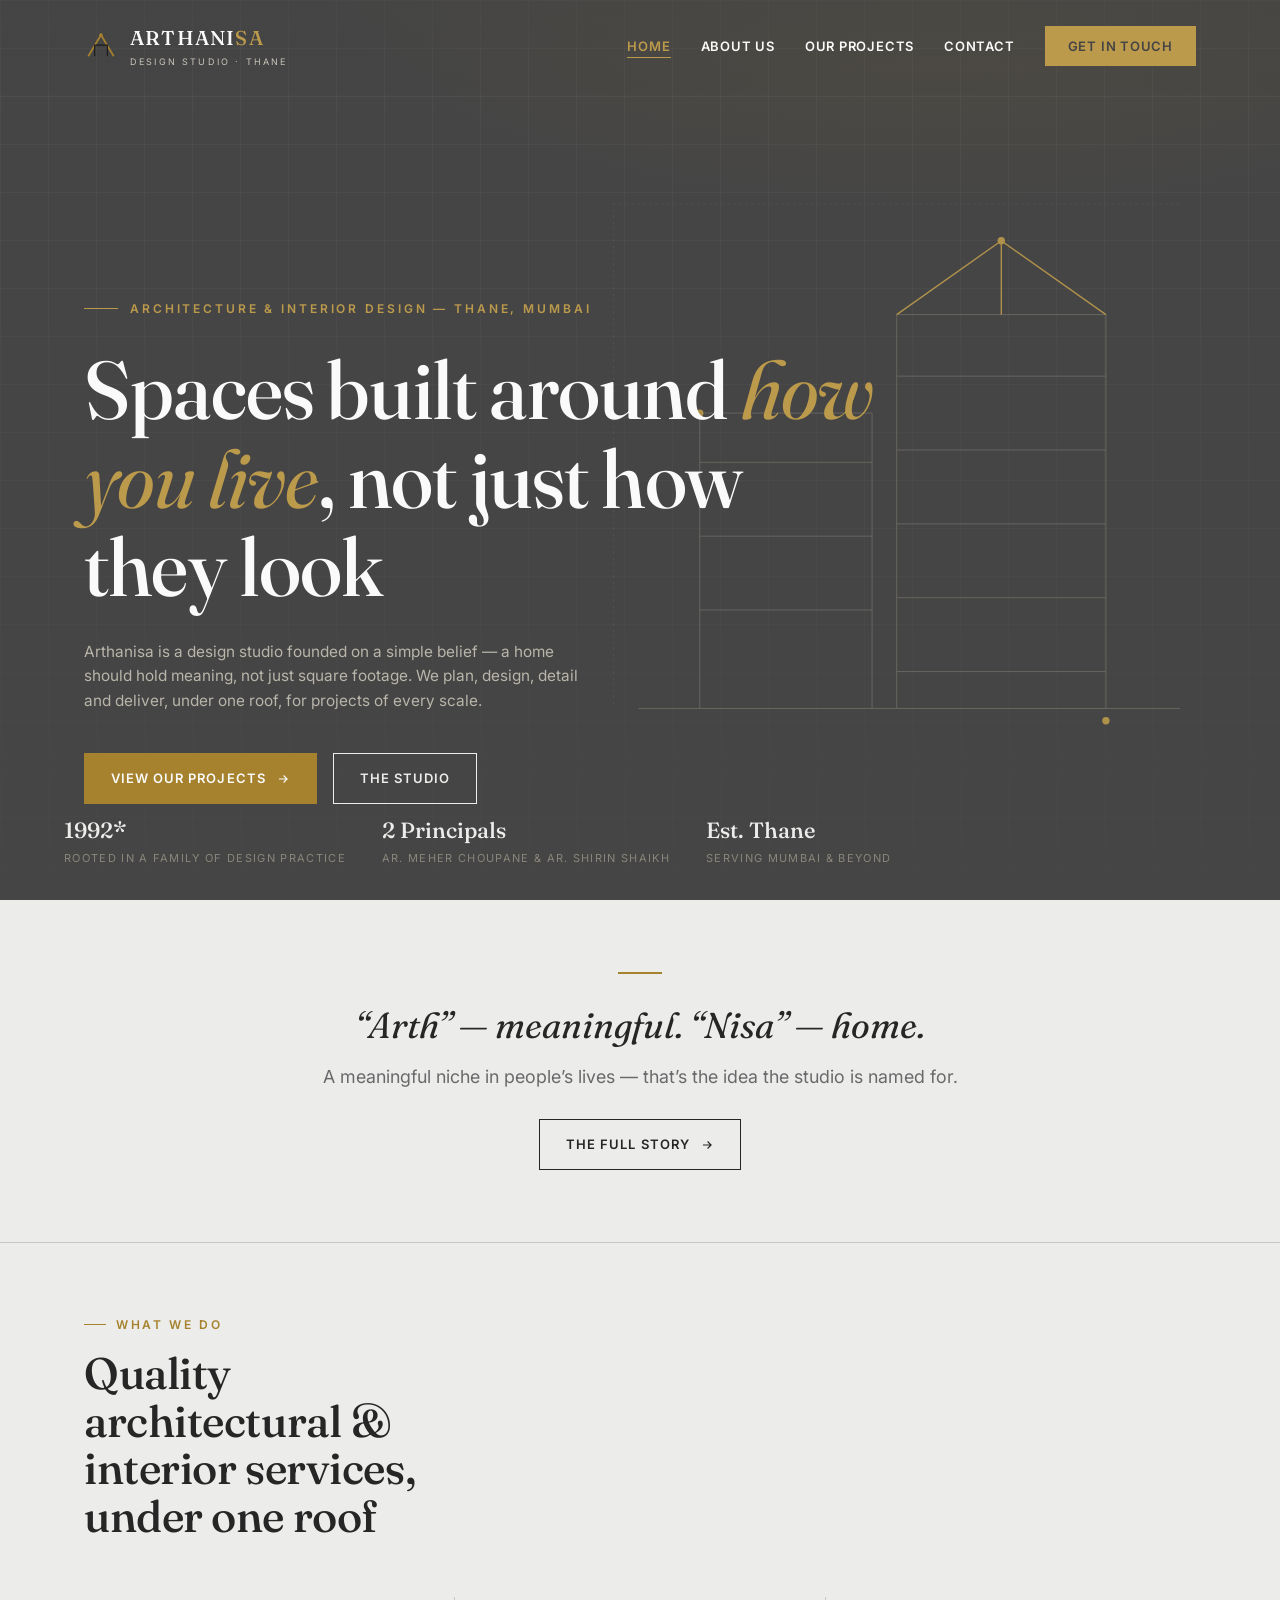
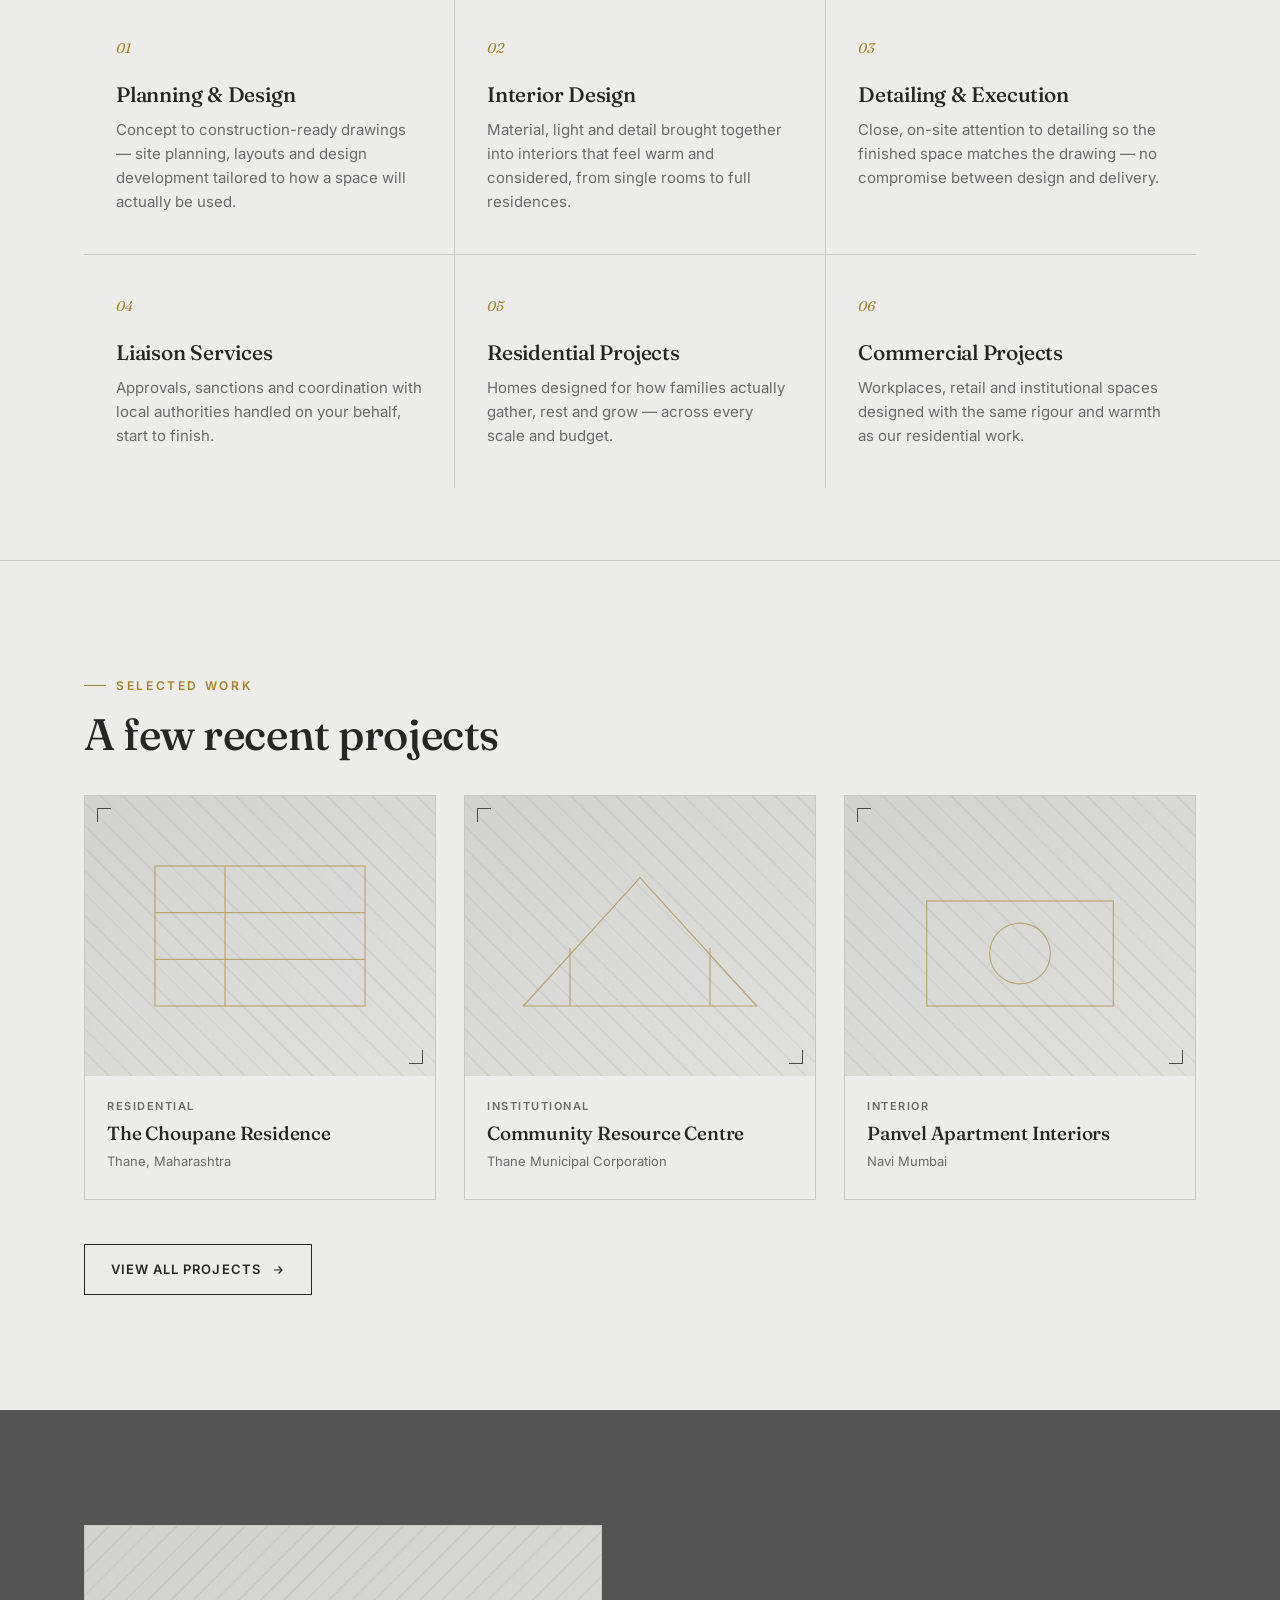
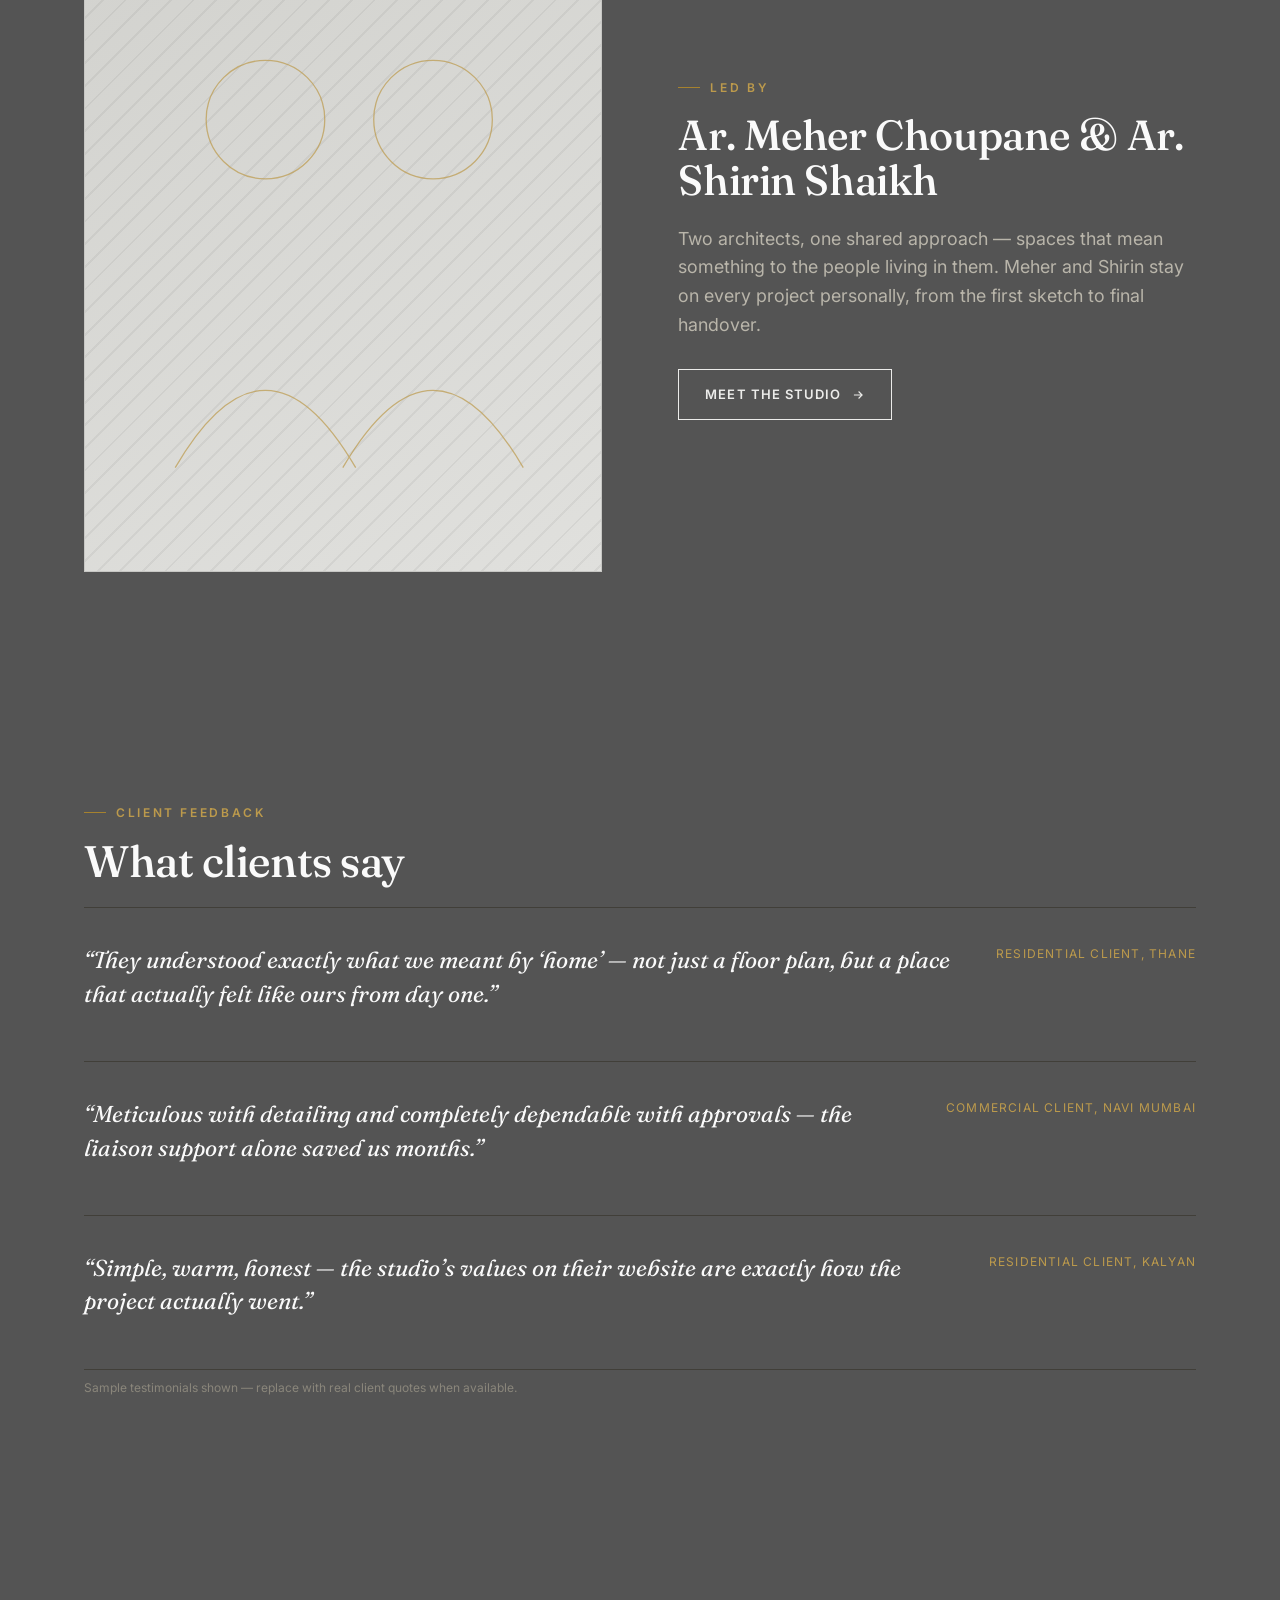
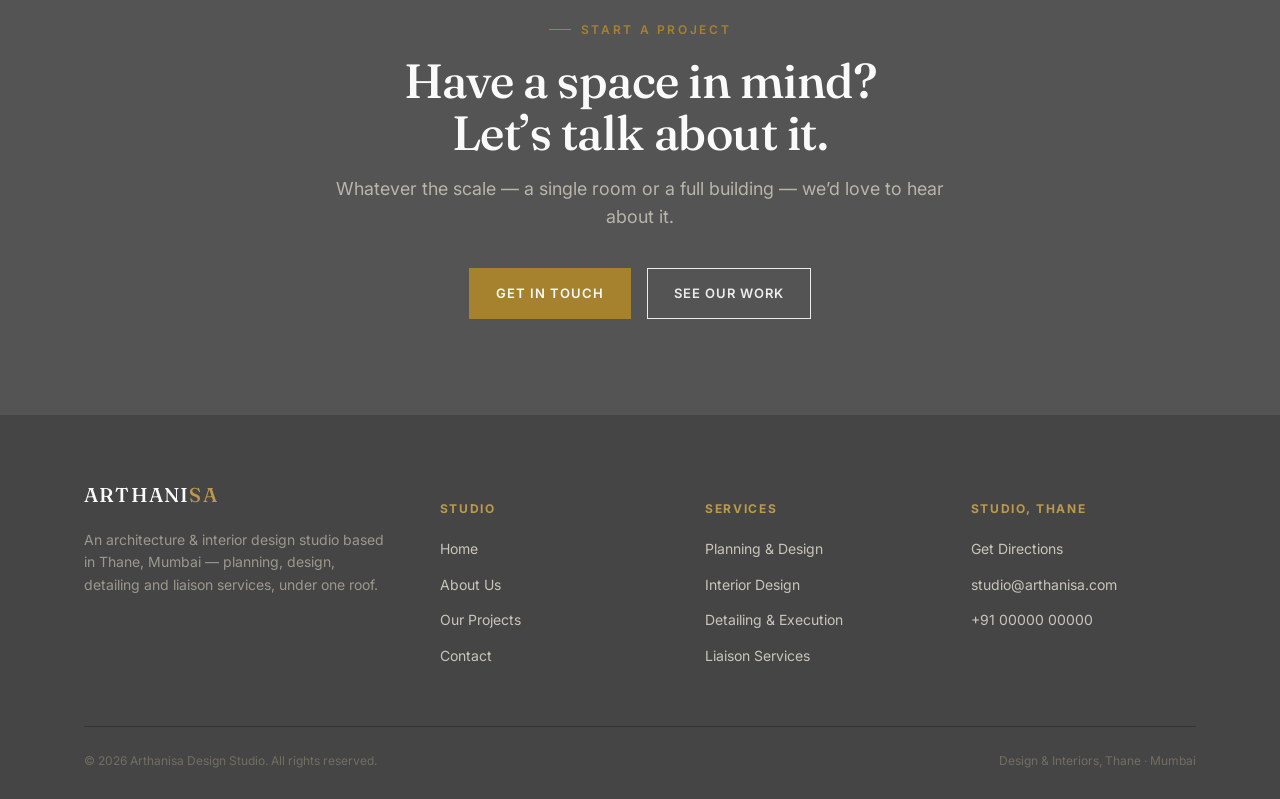
==== commit f66413ec: "Add files via upload" ====
--- a/index.html
+++ b/index.html
@@ -92,18 +92,15 @@
 </section>
 
 <!-- ================= PHILOSOPHY ================= -->
-<section class="section">
-  <div class="wrap">
-    <div class="eyebrow reveal">Where the name comes from</div>
-    <div class="philosophy reveal">
-      <blockquote>&ldquo;Arth&rdquo; — meaningful. &ldquo;Nisa&rdquo; — home. <em>Arthanisa</em>: a meaningful niche in people&rsquo;s lives.</blockquote>
-      <div>
-        <p class="lede">Arthanisa draws its name from two Sanskrit words — <em>Arth</em>, meaning meaningful, and <em>Nisa</em>, translating to home. Together, they describe exactly what we set out to design: not just buildings, but meaningful, niche spaces in the lives of the people who live in them.</p>
-        <p class="lede">Founded by Ar. Meher Choupane and co-founded by Ar. Shirin Shaikh, and based in Thane, Mumbai, the studio was built around a single idea — that architecture and interior design should sit under one roof, prioritising simplicity, warmth and honesty at every scale of project.</p>
-        <a href="about.html" class="btn" style="margin-top:8px;">Read Our Story
-          <svg viewBox="0 0 24 24" fill="none" stroke="currentColor" stroke-width="2"><path d="M5 12h14M13 6l6 6-6 6"/></svg>
-        </a>
-      </div>
+<section class="section section--tight">
+  <div class="wrap">
+    <div class="name-teaser reveal">
+      <span class="name-teaser__rule"></span>
+      <blockquote>&ldquo;Arth&rdquo; — meaningful. &ldquo;Nisa&rdquo; — home.</blockquote>
+      <p class="lede">A meaningful niche in people&rsquo;s lives — that&rsquo;s the idea the studio is named for.</p>
+      <a href="about.html" class="btn" style="margin-top:4px;">The Full Story
+        <svg viewBox="0 0 24 24" fill="none" stroke="currentColor" stroke-width="2"><path d="M5 12h14M13 6l6 6-6 6"/></svg>
+      </a>
     </div>
   </div>
 </section>
@@ -244,18 +241,27 @@
   </div>
 </section>
 
-<!-- ================= ENGAGEMENTS ================= -->
-<section class="section section--tight">
-  <div class="wrap">
-    <div class="eyebrow reveal center" style="justify-content:center;">Trusted engagements</div>
-    <div class="org-badges reveal">
-      <div class="org-badge"><span class="mark">MCGM</span><span class="name">MCGM<small>Municipal Corporation of Greater Mumbai</small></span></div>
-      <div class="org-badge"><span class="mark">TMC</span><span class="name">Thane Municipal Corporation<small>Local governing body, Thane</small></span></div>
-      <div class="org-badge"><span class="mark">PWD</span><span class="name">Public Works Department<small>Government of Maharashtra</small></span></div>
-      <div class="org-badge"><span class="mark">MHADA</span><span class="name">MHADA<small>Maharashtra Housing &amp; Area Development Authority</small></span></div>
-      <div class="org-badge"><span class="mark">MbPA</span><span class="name">Mumbai Port Authority<small>Major seaport authority, western coast of India</small></span></div>
-    </div>
-    <p class="form-note reveal" style="margin-top:14px;">Logo marks shown are placeholder initials — swap in the official artwork for each body before launch.</p>
+<!-- ================= CLIENT FEEDBACK ================= -->
+<section class="section section--dark">
+  <div class="wrap">
+    <div class="eyebrow reveal">Client feedback</div>
+    <h2 class="reveal" style="color:#FAFAFA; font-size:clamp(28px,3.6vw,44px); max-width:16ch;">What clients say</h2>
+
+    <div class="reveal">
+      <div class="testimonial">
+        <p>&ldquo;They understood exactly what we meant by &lsquo;home&rsquo; — not just a floor plan, but a place that actually felt like ours from day one.&rdquo;</p>
+        <span class="who">Residential client, Thane</span>
+      </div>
+      <div class="testimonial">
+        <p>&ldquo;Meticulous with detailing and completely dependable with approvals — the liaison support alone saved us months.&rdquo;</p>
+        <span class="who">Commercial client, Navi Mumbai</span>
+      </div>
+      <div class="testimonial">
+        <p>&ldquo;Simple, warm, honest — the studio&rsquo;s values on their website are exactly how the project actually went.&rdquo;</p>
+        <span class="who">Residential client, Kalyan</span>
+      </div>
+    </div>
+    <p class="form-note reveal" style="margin-top:8px; color:#8A867B;">Sample testimonials shown — replace with real client quotes when available.</p>
   </div>
 </section>
 
--- a/style.css
+++ b/style.css
@@ -232,75 +232,58 @@
 
 .site-header.is-scrolled .nav-toggle{ display:flex; }
 
-/* the compact dropdown — a frosted glass panel anchored under the toggle, with a
-   gold accent edge and numbered rows to match the studio's editorial number-card
-   language elsewhere on the site. Animates in on open rather than snapping. */
+/* the compact dropdown — a clean, solid panel anchored under the toggle. */
 .site-header.is-scrolled .nav-links{
-  display:flex; flex-direction:column; align-items:stretch; gap:0;
-  position:absolute; top:calc(100% + 14px); right:0;
-  background:rgba(236,236,234,0.88);
-  backdrop-filter:blur(20px) saturate(1.1); -webkit-backdrop-filter:blur(20px) saturate(1.1);
-  border:1px solid var(--grey-line); border-top:2px solid var(--gold);
-  box-shadow:0 24px 48px rgba(28,28,28,.18);
-  padding:10px 22px; min-width:236px;
-  counter-reset:navcount;
-  opacity:0; visibility:hidden; pointer-events:none;
-  transform:translateY(-10px);
-  transition:opacity .3s var(--ease), transform .3s var(--ease), visibility .3s;
+  display:none;
+  flex-direction:column; align-items:stretch; gap:0;
+  position:absolute; top:calc(100% + 12px); right:0;
+  background:var(--paper);
+  border:1px solid var(--grey-line);
+  box-shadow:0 20px 44px rgba(28,28,28,.16);
+  padding:8px 24px; min-width:220px;
 }
 .site-header.is-scrolled .nav-links.is-open{
-  opacity:1; visibility:visible; pointer-events:auto; transform:translateY(0);
+  display:flex;
+  animation:navDropdownIn .22s var(--ease) both;
 }
 .site-header.is-scrolled .nav-links li{
-  display:flex; align-items:center; gap:14px;
   border-bottom:1px solid var(--grey-line);
 }
-.site-header.is-scrolled .nav-links li:not(:last-child)::before{
-  counter-increment:navcount;
-  content:counter(navcount, decimal-leading-zero);
-  font-family:var(--font-display); font-style:italic; font-size:12px;
-  color:var(--gold); flex:none;
-}
-.site-header.is-scrolled .nav-links li:last-child{ border-bottom:none; padding-top:10px; }
-.site-header.is-scrolled .nav-links a{ color:var(--ink); padding:12px 0; flex:1; }
-.site-header.is-scrolled .nav-links a::after{ display:none; }
+.site-header.is-scrolled .nav-links li:last-child{ border-bottom:none; padding:10px 0 8px; }
+.site-header.is-scrolled .nav-links a{
+  display:block; color:var(--ink); padding:13px 0;
+}
 .site-header.is-scrolled .nav-links a.is-active{ color:var(--gold); }
 .site-header.is-scrolled .nav-links a.nav-cta{
-  width:100%; margin:2px 0 8px; text-align:center; justify-content:center;
+  display:flex; justify-content:center; text-align:center;
   border-color:var(--gold); background:var(--gold); color:var(--white);
 }
 .site-header.is-scrolled .nav-links a.nav-cta:hover{ background:transparent; color:var(--gold); }
+
+@keyframes navDropdownIn{
+  from{ opacity:0; transform:translateY(-8px); }
+  to{ opacity:1; transform:translateY(0); }
+}
 
 @media (max-width:820px){
   /* never enough room for the full row — toggle + dropdown from the start */
   .nav-toggle{ display:flex; }
   .nav-links{
-    display:flex; flex-direction:column; align-items:stretch; gap:0;
-    position:absolute; top:calc(100% + 14px); right:0;
-    background:rgba(236,236,234,0.9);
-    backdrop-filter:blur(20px) saturate(1.1); -webkit-backdrop-filter:blur(20px) saturate(1.1);
-    border:1px solid var(--grey-line); border-top:2px solid var(--gold);
-    box-shadow:0 24px 48px rgba(28,28,28,.18);
-    padding:10px 20px; min-width:220px; max-width:82vw;
-    counter-reset:navcount;
-    opacity:0; visibility:hidden; pointer-events:none;
-    transform:translateY(-10px);
-    transition:opacity .3s var(--ease), transform .3s var(--ease), visibility .3s;
+    display:none;
+    flex-direction:column; align-items:stretch; gap:0;
+    position:absolute; top:calc(100% + 12px); right:0;
+    background:var(--paper);
+    border:1px solid var(--grey-line);
+    box-shadow:0 20px 44px rgba(28,28,28,.16);
+    padding:8px 22px; min-width:210px; max-width:82vw;
   }
-  .nav-links.is-open{ opacity:1; visibility:visible; pointer-events:auto; transform:translateY(0); }
-  .nav-links li{ display:flex; align-items:center; gap:14px; border-bottom:1px solid var(--grey-line); }
-  .nav-links li:not(:last-child)::before{
-    counter-increment:navcount;
-    content:counter(navcount, decimal-leading-zero);
-    font-family:var(--font-display); font-style:italic; font-size:12px;
-    color:var(--gold); flex:none;
-  }
-  .nav-links li:last-child{ border-bottom:none; padding-top:10px; }
-  .nav-links a{ color:var(--ink) !important; padding:12px 0; flex:1; }
-  .nav-links a::after{ display:none; }
+  .nav-links.is-open{ display:flex; animation:navDropdownIn .22s var(--ease) both; }
+  .nav-links li{ border-bottom:1px solid var(--grey-line); }
+  .nav-links li:last-child{ border-bottom:none; padding:10px 0 8px; }
+  .nav-links a{ display:block; color:var(--ink) !important; padding:13px 0; }
   .nav-links a.is-active{ color:var(--gold) !important; }
   .nav-links a.nav-cta{
-    width:100%; margin:2px 0 8px; text-align:center; justify-content:center;
+    display:flex; justify-content:center; text-align:center;
     border-color:var(--gold) !important; background:var(--gold) !important; color:var(--white) !important;
   }
   .nav-links a.nav-cta:hover{ background:transparent !important; color:var(--gold) !important; }
@@ -392,6 +375,15 @@
 }
 .philosophy blockquote em{ color:var(--gold); font-style:italic; }
 @media (max-width:820px){ .philosophy{ grid-template-columns:1fr; } }
+
+/* ---------- homepage name-origin teaser (short form of the About page story) ---------- */
+.name-teaser{ max-width:640px; margin:0 auto; text-align:center; }
+.name-teaser__rule{ display:block; width:44px; height:2px; background:var(--gold); margin:0 auto 28px; }
+.name-teaser blockquote{
+  margin:0 0 14px; font-family:var(--font-display); font-weight:400; font-style:italic;
+  font-size:clamp(24px,3vw,36px); line-height:1.3; color:var(--ink);
+}
+.name-teaser .lede{ margin:0 auto 24px; }
 
 /* ---------- number cards / expertise ---------- */
 .card-grid{ display:grid; grid-template-columns:repeat(3,1fr); gap:1px; background:var(--grey-line); margin-top:56px; }
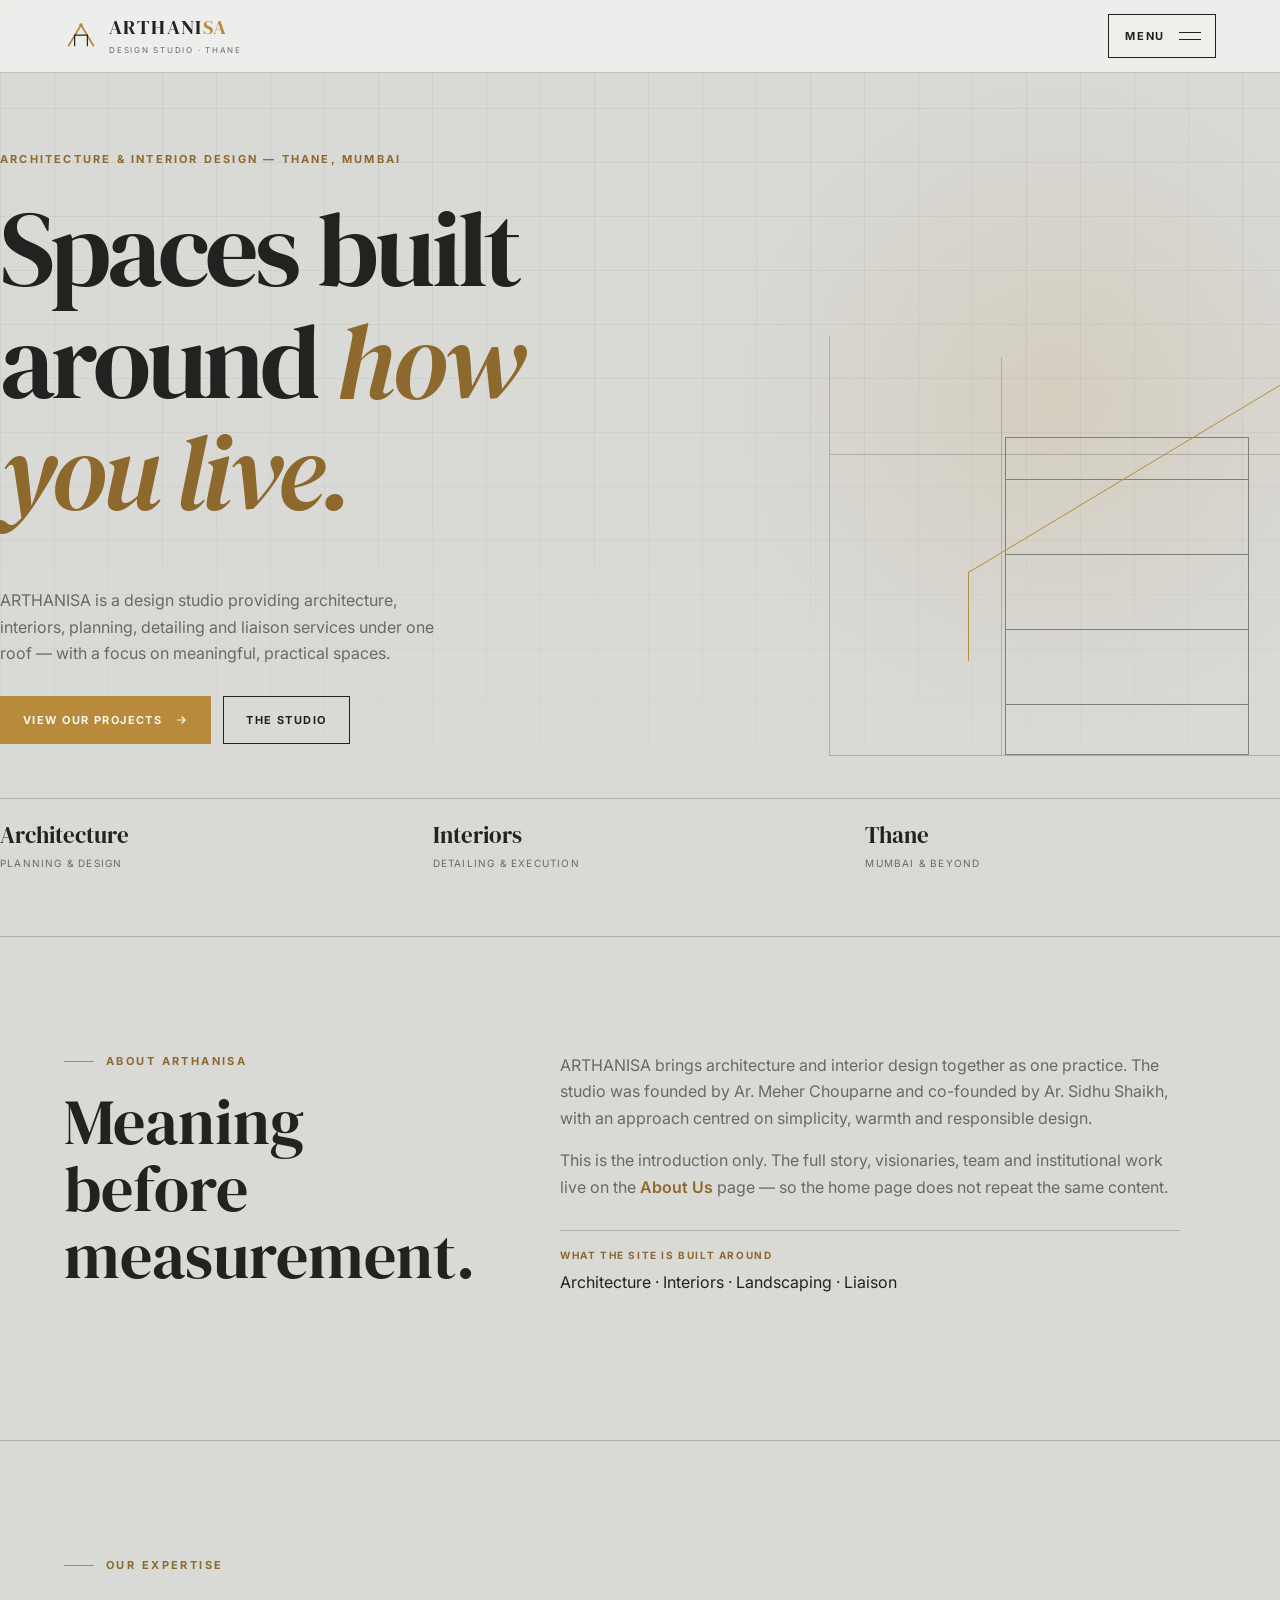
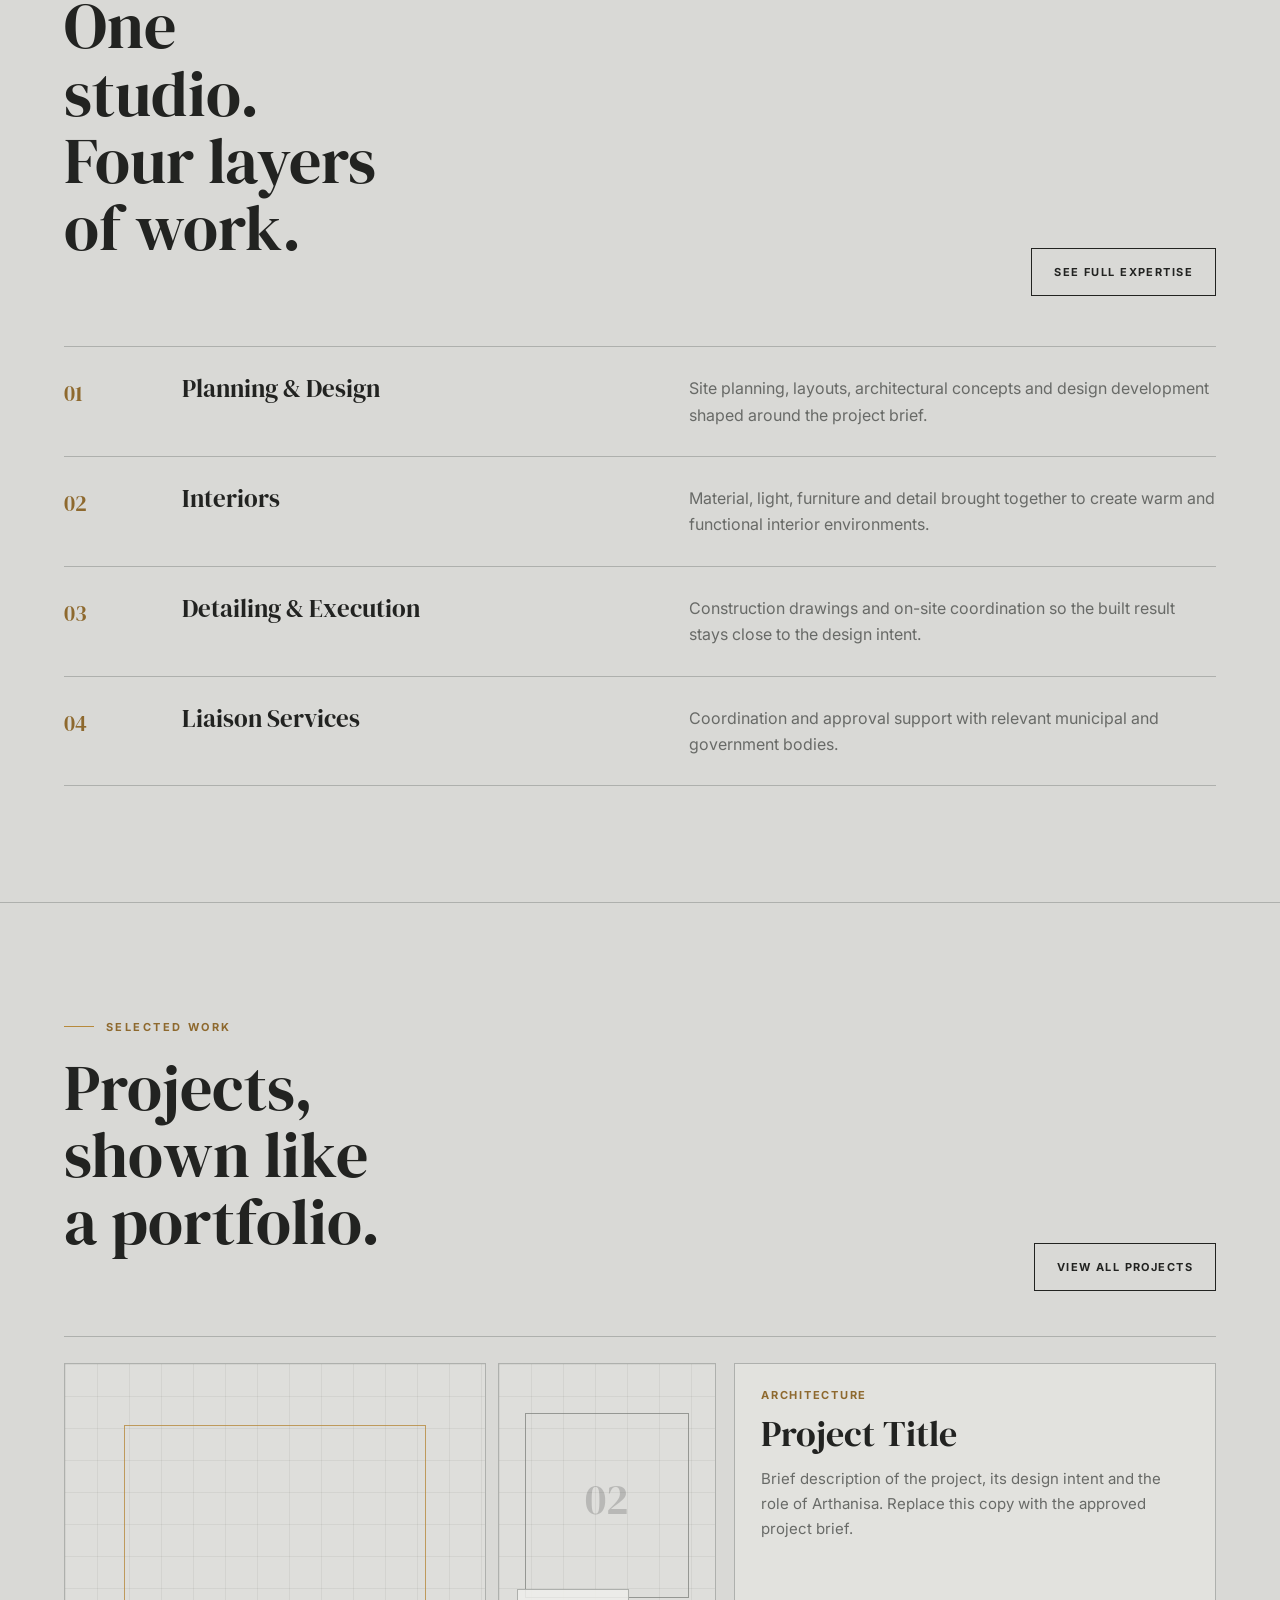
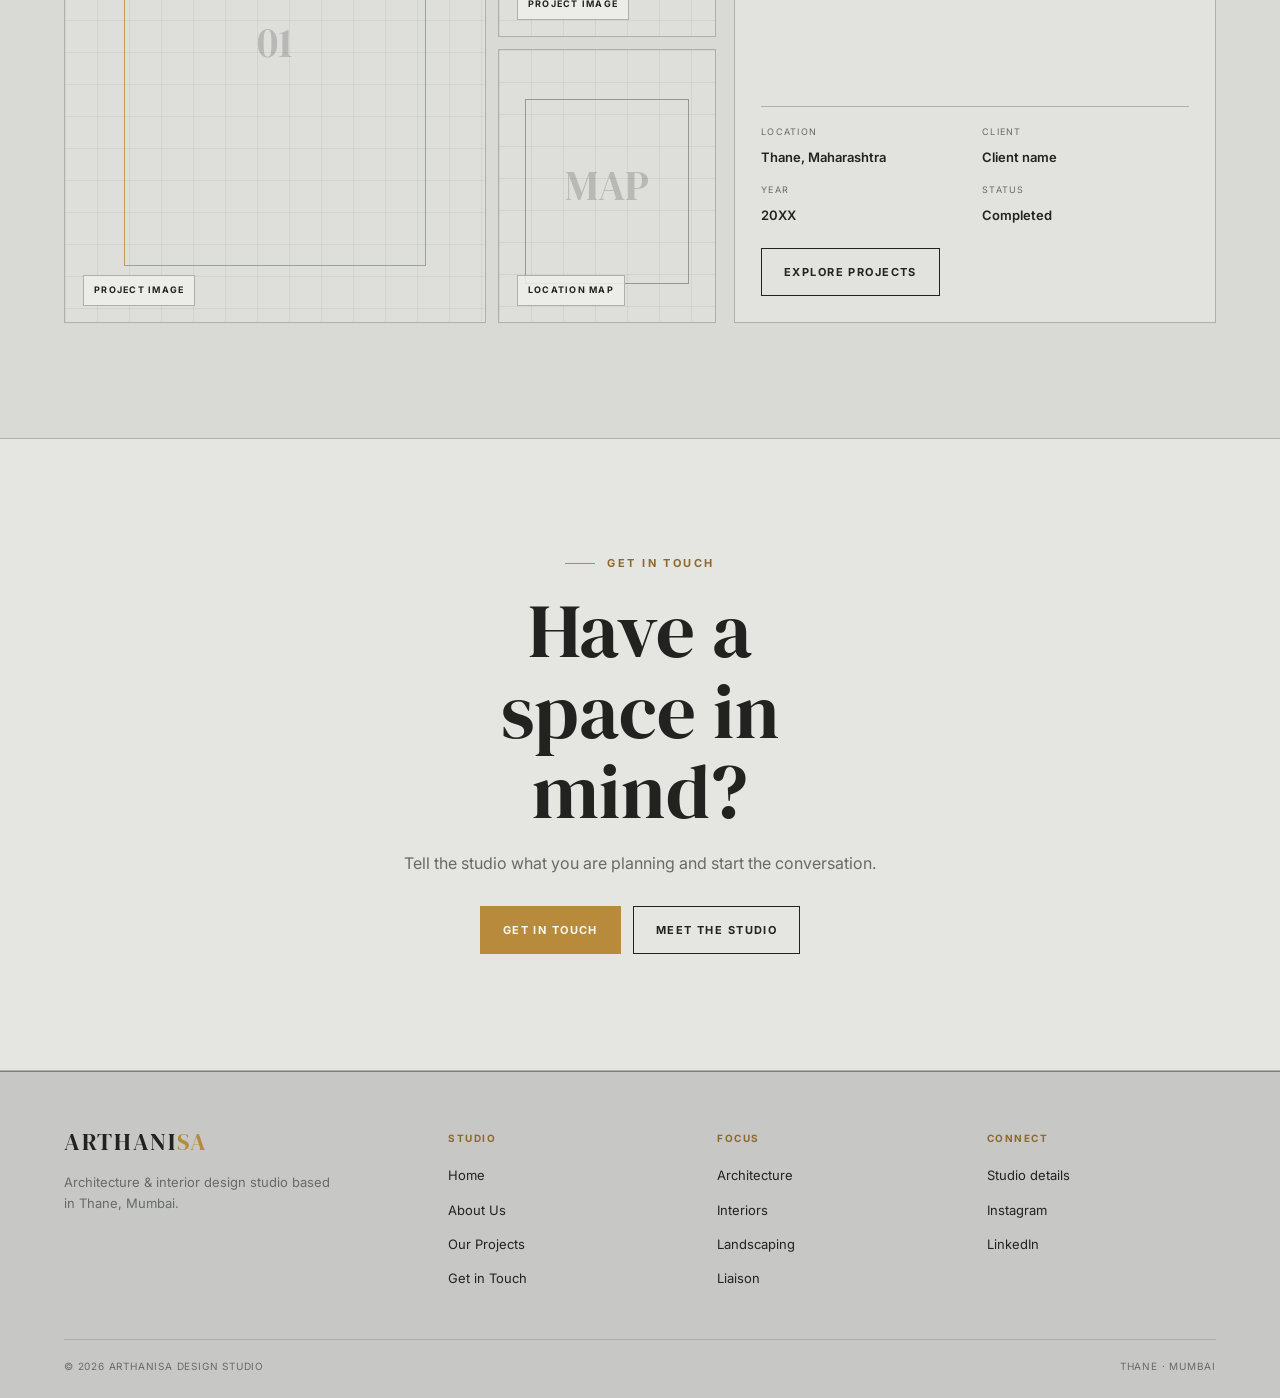
==== commit e552efea: "Add files via upload" ====
--- a/index.html
+++ b/index.html
@@ -1,290 +1,155 @@
-<!DOCTYPE html>
+<!doctype html>
 <html lang="en">
 <head>
-<meta charset="UTF-8">
-<meta name="viewport" content="width=device-width, initial-scale=1.0">
-<title>Arthanisa Design Studio — Architecture &amp; Interior Design, Thane</title>
-<meta name="description" content="Arthanisa Design Studio is an architecture and interior design practice in Thane, Mumbai, led by Ar. Meher Choupane &amp; Ar. Shirin Shaikh. Planning, design, detailing and liaison services under one roof.">
+<meta charset="utf-8">
+<meta name="viewport" content="width=device-width, initial-scale=1">
+<title>Arthanisa Design Studio — Architecture & Interior Design</title>
+<meta name="description" content="Arthanisa Design Studio, Thane — architecture, interiors, landscaping and liaison.">
 <link rel="preconnect" href="https://fonts.googleapis.com">
-<link rel="preconnect" href="https://fonts.gstatic.com" crossorigin>
 <link rel="stylesheet" href="style.css">
 </head>
 <body>
-
-<!-- ================= HEADER ================= -->
 <header class="site-header">
-  <div class="wrap">
-    <a href="index.html" class="logo">
-      <svg class="logo-mark" viewBox="0 0 40 40" fill="none" xmlns="http://www.w3.org/2000/svg">
-        <path d="M5 32 L20 7 L35 32" stroke="#A6822E" stroke-width="2"/>
-        <path d="M12.5 32 V19 H27.5 V32" stroke="#1C1C1C" stroke-width="1.4"/>
-        <circle cx="20" cy="7" r="2.1" fill="#A6822E"/>
+  <div class="wrap header-inner">
+    <a href="index.html" class="logo" aria-label="Arthanisa Design Studio home">
+      <svg class="logo-mark" viewBox="0 0 40 40" fill="none" aria-hidden="true">
+        <path d="M5 32 L20 7 L35 32" stroke="#B78A3C" stroke-width="2"/>
+        <path d="M12.5 32 V19 H27.5 V32" stroke="#222321" stroke-width="1.4"/>
+        <circle cx="20" cy="7" r="2.1" fill="#B78A3C"/>
       </svg>
       <span>
         <span class="logo-word">ARTHANI<em>SA</em></span>
         <span class="logo-sub">Design Studio · Thane</span>
       </span>
     </a>
-
-    <div class="nav-menu">
-      <ul class="nav-links">
-        <li><a href="index.html" class="is-active">Home</a></li>
-        <li><a href="about.html">About Us</a></li>
-        <li><a href="projects.html">Our Projects</a></li>
-        <li><a href="contact.html">Contact</a></li>
-        <li><a href="contact.html" class="nav-cta">Get in Touch</a></li>
-  </ul>
-      <button class="nav-toggle" aria-label="Toggle menu"><span></span><span></span><span></span></button>
-    </div>
+    <button class="menu-toggle" type="button" aria-expanded="false" aria-controls="menu-panel">
+      <span>Menu</span>
+      <span class="menu-icon" aria-hidden="true"><i></i><i></i></span>
+    </button>
   </div>
 </header>
 
-<!-- ================= HERO ================= -->
+<div class="menu-panel" id="menu-panel" aria-hidden="true">
+  <div class="wrap menu-panel-inner">
+    <nav class="menu-main" aria-label="Main navigation">
+      <a href="index.html" class="is-active">Home</a>
+      <a href="about.html" >About Us</a>
+      <a href="projects.html" >Our Projects</a>
+      <a href="contact.html" >Contact</a>
+    </nav>
+    <aside class="menu-side">
+      <div class="menu-side-card">
+        <strong>Studio</strong>
+        <p>Architecture &amp; Interior Design<br>Thane, Mumbai</p>
+      </div>
+      <div class="menu-side-card">
+        <strong>Explore</strong>
+        <p>Vision · Our Team · Empanelment · Selected Projects</p>
+      </div>
+      <div class="menu-side-card">
+        <strong>Social Media</strong>
+        <div class="menu-social">
+          <a href="#" aria-label="Instagram">Instagram</a>
+          <a href="#" aria-label="LinkedIn">LinkedIn</a>
+        </div>
+      </div>
+    </aside>
+  </div>
+</div>
+
+<main>
+
 <section class="hero">
-  <div class="hero-grid"></div>
-  <div class="hero-glow"></div>
-
-  <svg class="hero-art" viewBox="0 0 520 520" fill="none" xmlns="http://www.w3.org/2000/svg">
-    <g opacity="0.55" stroke="#8A867B" stroke-width="1">
-      <line x1="40" y1="470" x2="480" y2="470"/>
-      <rect x="90" y="230" width="140" height="240"/>
-      <rect x="250" y="150" width="170" height="320"/>
-      <line x1="90" y1="270" x2="230" y2="270"/>
-      <line x1="90" y1="330" x2="230" y2="330"/>
-      <line x1="90" y1="390" x2="230" y2="390"/>
-      <line x1="250" y1="200" x2="420" y2="200"/>
-      <line x1="250" y1="260" x2="420" y2="260"/>
-      <line x1="250" y1="320" x2="420" y2="320"/>
-      <line x1="250" y1="380" x2="420" y2="380"/>
-      <line x1="250" y1="440" x2="420" y2="440"/>
-    </g>
-    <g stroke="#BC9A4C" stroke-width="1.4">
-      <path d="M250 150 L335 90 L420 150" fill="none"/>
-      <line x1="335" y1="90" x2="335" y2="150"/>
-    </g>
-    <circle cx="335" cy="90" r="3" fill="#BC9A4C"/>
-    <circle cx="90" cy="230" r="3" fill="#BC9A4C"/>
-    <circle cx="420" cy="480" r="3" fill="#BC9A4C"/>
-    <g opacity="0.4" stroke="#8A867B" stroke-width="0.6" stroke-dasharray="2 4">
-      <line x1="20" y1="60" x2="20" y2="470"/>
-      <line x1="20" y1="60" x2="480" y2="60"/>
-    </g>
-  </svg>
-
-  <div class="hero-inner wrap">
-    <div class="hero-kicker">Architecture &amp; Interior Design — Thane, Mumbai</div>
-    <h1>Spaces built around <em>how you live</em>, not just how they look</h1>
-    <p class="hero-sub">Arthanisa is a design studio founded on a simple belief — a home should hold meaning, not just square footage. We plan, design, detail and deliver, under one roof, for projects of every scale.</p>
-    <div class="hero-actions">
-      <a href="projects.html" class="btn btn--gold">
-        View Our Projects
-        <svg viewBox="0 0 24 24" fill="none" stroke="currentColor" stroke-width="2"><path d="M5 12h14M13 6l6 6-6 6"/></svg>
-      </a>
-      <a href="about.html" class="btn btn--on-dark">The Studio</a>
+  <div class="wrap hero-inner">
+    <div class="hero-kicker reveal">Architecture &amp; Interior Design — Thane, Mumbai</div>
+    <div class="hero-grid-content">
+      <div class="hero-copy">
+        <h1 class="reveal">Spaces built around <em>how you live.</em></h1>
+        <p class="reveal">ARTHANISA is a design studio providing architecture, interiors, planning, detailing and liaison services under one roof — with a focus on meaningful, practical spaces.</p>
+        <div class="hero-actions reveal">
+          <a class="btn btn--gold" href="projects.html">View Our Projects <svg viewBox="0 0 24 24" fill="none" stroke="currentColor" stroke-width="2"><path d="M5 12h14M13 6l6 6-6 6"/></svg></a>
+          <a class="btn" href="about.html">The Studio</a>
+        </div>
+      </div>
+      <div class="hero-drawing" aria-hidden="true">
+        <div class="building"><div class="roof"></div></div>
+      </div>
     </div>
-  </div>
-
-  <div class="hero-coords">
-    <div><b>1992*</b>Rooted in a family of design practice</div>
-    <div><b>2 Principals</b>Ar. Meher Choupane &amp; Ar. Shirin Shaikh</div>
-    <div><b>Est. Thane</b>Serving Mumbai &amp; beyond</div>
-  </div>
-</section>
-
-<!-- ================= PHILOSOPHY ================= -->
-<section class="section section--tight">
-  <div class="wrap">
-    <div class="name-teaser reveal">
-      <span class="name-teaser__rule"></span>
-      <blockquote>&ldquo;Arth&rdquo; — meaningful. &ldquo;Nisa&rdquo; — home.</blockquote>
-      <p class="lede">A meaningful niche in people&rsquo;s lives — that&rsquo;s the idea the studio is named for.</p>
-      <a href="about.html" class="btn" style="margin-top:4px;">The Full Story
-        <svg viewBox="0 0 24 24" fill="none" stroke="currentColor" stroke-width="2"><path d="M5 12h14M13 6l6 6-6 6"/></svg>
-      </a>
+    <div class="hero-meta reveal">
+      <div><strong>Architecture</strong><span>Planning &amp; design</span></div>
+      <div><strong>Interiors</strong><span>Detailing &amp; execution</span></div>
+      <div><strong>Thane</strong><span>Mumbai &amp; beyond</span></div>
     </div>
   </div>
 </section>
 
-<!-- ================= EXPERTISE ================= -->
-<section class="section section--tight grid-line-top">
+<section class="section section-border">
+  <div class="wrap about-teaser">
+    <div>
+      <div class="eyebrow reveal">About Arthanisa</div>
+      <h2 class="reveal">Meaning before measurement.</h2>
+    </div>
+    <div class="about-teaser-copy">
+      <p class="reveal">ARTHANISA brings architecture and interior design together as one practice. The studio was founded by Ar. Meher Chouparne and co-founded by Ar. Sidhu Shaikh, with an approach centred on simplicity, warmth and responsible design.</p>
+      <p class="reveal">This is the introduction only. The full story, visionaries, team and institutional work live on the <a href="about.html" style="color:var(--gold-dark);font-weight:600">About Us</a> page — so the home page does not repeat the same content.</p>
+      <div class="mini-rule reveal"><span>What the site is built around</span>Architecture · Interiors · Landscaping · Liaison</div>
+    </div>
+  </div>
+</section>
+
+<section class="section section-border">
   <div class="wrap">
-    <div class="eyebrow reveal">What we do</div>
-    <h2 class="reveal" style="max-width:14ch; font-size:clamp(28px,3.6vw,44px);">Quality architectural &amp; interior services, under one roof</h2>
-    <div class="card-grid reveal">
-      <div class="exp-card">
-        <span class="num">01</span>
-        <h3>Planning &amp; Design</h3>
-        <p>Concept to construction-ready drawings — site planning, layouts and design development tailored to how a space will actually be used.</p>
-      </div>
-      <div class="exp-card">
-        <span class="num">02</span>
-        <h3>Interior Design</h3>
-        <p>Material, light and detail brought together into interiors that feel warm and considered, from single rooms to full residences.</p>
-      </div>
-      <div class="exp-card">
-        <span class="num">03</span>
-        <h3>Detailing &amp; Execution</h3>
-        <p>Close, on-site attention to detailing so the finished space matches the drawing — no compromise between design and delivery.</p>
-      </div>
-      <div class="exp-card">
-        <span class="num">04</span>
-        <h3>Liaison Services</h3>
-        <p>Approvals, sanctions and coordination with local authorities handled on your behalf, start to finish.</p>
-      </div>
-      <div class="exp-card">
-        <span class="num">05</span>
-        <h3>Residential Projects</h3>
-        <p>Homes designed for how families actually gather, rest and grow — across every scale and budget.</p>
-      </div>
-      <div class="exp-card">
-        <span class="num">06</span>
-        <h3>Commercial Projects</h3>
-        <p>Workplaces, retail and institutional spaces designed with the same rigour and warmth as our residential work.</p>
+    <div class="expertise-head">
+      <div><div class="eyebrow reveal">Our Expertise</div><h2 class="reveal">One studio. Four layers of work.</h2></div>
+      <a class="btn reveal" href="about.html">See full expertise</a>
+    </div>
+    <div class="expertise-list">
+      <div class="expertise-item reveal"><span class="num">01</span><h3>Planning &amp; Design</h3><p>Site planning, layouts, architectural concepts and design development shaped around the project brief.</p></div>
+      <div class="expertise-item reveal"><span class="num">02</span><h3>Interiors</h3><p>Material, light, furniture and detail brought together to create warm and functional interior environments.</p></div>
+      <div class="expertise-item reveal"><span class="num">03</span><h3>Detailing &amp; Execution</h3><p>Construction drawings and on-site coordination so the built result stays close to the design intent.</p></div>
+      <div class="expertise-item reveal"><span class="num">04</span><h3>Liaison Services</h3><p>Coordination and approval support with relevant municipal and government bodies.</p></div>
+    </div>
+  </div>
+</section>
+
+<section class="section section-border">
+  <div class="wrap">
+    <div class="projects-intro">
+      <div><div class="eyebrow reveal">Selected Work</div><h2 class="reveal">Projects, shown like a portfolio.</h2></div>
+      <a class="btn reveal" href="projects.html">View all projects</a>
+    </div>
+    <div class="editorial-project" style="margin-top:45px">
+      <div class="project-layout">
+        <div class="project-visuals">
+          <div class="project-image large"><span class="image-mark">01</span><span class="image-label">Project image</span></div>
+          <div class="project-image"><span class="image-mark">02</span><span class="image-label">Project image</span></div>
+          <div class="project-image"><span class="image-mark">MAP</span><span class="image-label">Location map</span></div>
+        </div>
+        <div class="project-info">
+          <div><h4>Architecture</h4><h3>Project Title</h3><p>Brief description of the project, its design intent and the role of Arthanisa. Replace this copy with the approved project brief.</p></div>
+          <div><div class="project-meta"><div><span>Location</span><strong>Thane, Maharashtra</strong></div><div><span>Client</span><strong>Client name</strong></div><div><span>Year</span><strong>20XX</strong></div><div><span>Status</span><strong>Completed</strong></div></div><a class="btn" href="projects.html" style="margin-top:20px">Explore projects</a></div>
+        </div>
       </div>
     </div>
   </div>
 </section>
 
-<!-- ================= FEATURED PROJECTS ================= -->
-<section class="section grid-line-top">
+<section class="cta-band">
   <div class="wrap">
-    <div class="eyebrow reveal">Selected work</div>
-    <h2 class="reveal" style="font-size:clamp(28px,3.6vw,44px); max-width:16ch;">A few recent projects</h2>
-
-    <div class="project-grid reveal">
-      <a href="projects.html" class="project-card">
-        <div class="project-thumb">
-          <div class="corner tl"></div><div class="corner br"></div>
-          <svg viewBox="0 0 300 240" width="100%" height="100%" preserveAspectRatio="xMidYMid slice">
-            <g stroke="#A6822E" stroke-width="1" opacity="0.6" fill="none">
-              <rect x="60" y="60" width="180" height="120"/>
-              <line x1="60" y1="100" x2="240" y2="100"/>
-              <line x1="60" y1="140" x2="240" y2="140"/>
-              <line x1="120" y1="60" x2="120" y2="180"/>
-            </g>
-          </svg>
-        </div>
-        <div class="project-body">
-          <span class="tag">Residential</span>
-          <h3>The Choupane Residence</h3>
-          <span class="loc">Thane, Maharashtra</span>
-        </div>
-      </a>
-
-      <a href="projects.html" class="project-card">
-        <div class="project-thumb">
-          <div class="corner tl"></div><div class="corner br"></div>
-          <svg viewBox="0 0 300 240" width="100%" height="100%" preserveAspectRatio="xMidYMid slice">
-            <g stroke="#A6822E" stroke-width="1" opacity="0.6" fill="none">
-              <path d="M50 180 L150 70 L250 180 Z"/>
-              <line x1="90" y1="180" x2="90" y2="130"/>
-              <line x1="210" y1="180" x2="210" y2="130"/>
-            </g>
-          </svg>
-        </div>
-        <div class="project-body">
-          <span class="tag">Institutional</span>
-          <h3>Community Resource Centre</h3>
-          <span class="loc">Thane Municipal Corporation</span>
-        </div>
-      </a>
-
-      <a href="projects.html" class="project-card">
-        <div class="project-thumb">
-          <div class="corner tl"></div><div class="corner br"></div>
-          <svg viewBox="0 0 300 240" width="100%" height="100%" preserveAspectRatio="xMidYMid slice">
-            <g stroke="#A6822E" stroke-width="1" opacity="0.6" fill="none">
-              <rect x="70" y="90" width="160" height="90"/>
-              <circle cx="150" cy="135" r="26"/>
-            </g>
-          </svg>
-        </div>
-        <div class="project-body">
-          <span class="tag">Interior</span>
-          <h3>Panvel Apartment Interiors</h3>
-          <span class="loc">Navi Mumbai</span>
-        </div>
-      </a>
-    </div>
-
-    <div class="reveal" style="margin-top:44px;">
-      <a href="projects.html" class="btn">View All Projects
-        <svg viewBox="0 0 24 24" fill="none" stroke="currentColor" stroke-width="2"><path d="M5 12h14M13 6l6 6-6 6"/></svg>
-      </a>
-    </div>
+    <div class="eyebrow reveal" style="justify-content:center">Get in Touch</div>
+    <h2 class="reveal">Have a space in mind?</h2>
+    <p class="reveal">Tell the studio what you are planning and start the conversation.</p>
+    <div class="cta-actions reveal"><a class="btn btn--gold" href="contact.html">Get in Touch</a><a class="btn" href="about.html">Meet the Studio</a></div>
   </div>
 </section>
 
-<!-- ================= FOUNDERS TEASER ================= -->
-<section class="section section--dark">
-  <div class="wrap split">
-    <div class="reveal">
-      <div class="figure-panel">
-        <svg viewBox="0 0 400 500" width="100%" height="100%">
-          <g stroke="#BC9A4C" stroke-width="1" opacity="0.7" fill="none">
-            <circle cx="140" cy="150" r="46"/>
-            <circle cx="270" cy="150" r="46"/>
-            <path d="M70 420 Q140 300 210 420" />
-            <path d="M200 420 Q270 300 340 420" />
-          </g>
-        </svg>
-      </div>
-    </div>
-    <div class="reveal">
-      <div class="eyebrow">Led by</div>
-      <h2 style="color:#FAFAFA; font-size:clamp(28px,3.6vw,42px);">Ar. Meher Choupane &amp; Ar. Shirin Shaikh</h2>
-      <p class="lede" style="max-width:52ch;">Two architects, one shared approach — spaces that mean something to the people living in them. Meher and Shirin stay on every project personally, from the first sketch to final handover.</p>
-      <a href="about.html" class="btn btn--on-dark" style="margin-top:12px;">Meet the Studio
-        <svg viewBox="0 0 24 24" fill="none" stroke="currentColor" stroke-width="2"><path d="M5 12h14M13 6l6 6-6 6"/></svg>
-      </a>
-    </div>
-  </div>
-</section>
-
-<!-- ================= CLIENT FEEDBACK ================= -->
-<section class="section section--dark">
-  <div class="wrap">
-    <div class="eyebrow reveal">Client feedback</div>
-    <h2 class="reveal" style="color:#FAFAFA; font-size:clamp(28px,3.6vw,44px); max-width:16ch;">What clients say</h2>
-
-    <div class="reveal">
-      <div class="testimonial">
-        <p>&ldquo;They understood exactly what we meant by &lsquo;home&rsquo; — not just a floor plan, but a place that actually felt like ours from day one.&rdquo;</p>
-        <span class="who">Residential client, Thane</span>
-      </div>
-      <div class="testimonial">
-        <p>&ldquo;Meticulous with detailing and completely dependable with approvals — the liaison support alone saved us months.&rdquo;</p>
-        <span class="who">Commercial client, Navi Mumbai</span>
-      </div>
-      <div class="testimonial">
-        <p>&ldquo;Simple, warm, honest — the studio&rsquo;s values on their website are exactly how the project actually went.&rdquo;</p>
-        <span class="who">Residential client, Kalyan</span>
-      </div>
-    </div>
-    <p class="form-note reveal" style="margin-top:8px; color:#8A867B;">Sample testimonials shown — replace with real client quotes when available.</p>
-  </div>
-</section>
-
-<!-- ================= CTA ================= -->
-<section class="cta-band">
-  <div class="wrap">
-    <div class="eyebrow reveal" style="justify-content:center;">Start a project</div>
-    <h2 class="reveal">Have a space in mind? Let&rsquo;s talk about it.</h2>
-    <p class="lede reveal" style="margin-left:auto;margin-right:auto;">Whatever the scale — a single room or a full building — we&rsquo;d love to hear about it.</p>
-    <div class="cta-actions reveal">
-      <a href="contact.html" class="btn btn--gold">Get in Touch</a>
-      <a href="projects.html" class="btn btn--on-dark">See Our Work</a>
-    </div>
-  </div>
-</section>
-
-<!-- ================= FOOTER ================= -->
+</main>
 <footer class="site-footer">
   <div class="wrap">
     <div class="footer-top">
       <div class="footer-brand">
-        <span class="logo-word">ARTHANI<em style="color:#BC9A4C;font-style:normal;">SA</em></span>
-        <p>An architecture &amp; interior design studio based in Thane, Mumbai — planning, design, detailing and liaison services, under one roof.</p>
+        <span class="logo-word">ARTHANI<em>SA</em></span>
+        <p>Architecture &amp; interior design studio based in Thane, Mumbai.</p>
       </div>
       <div class="footer-col">
         <h5>Studio</h5>
@@ -292,30 +157,30 @@
           <li><a href="index.html">Home</a></li>
           <li><a href="about.html">About Us</a></li>
           <li><a href="projects.html">Our Projects</a></li>
-          <li><a href="contact.html">Contact</a></li>
+          <li><a href="contact.html">Get in Touch</a></li>
         </ul>
       </div>
       <div class="footer-col">
-        <h5>Services</h5>
+        <h5>Focus</h5>
         <ul>
-          <li><a href="about.html">Planning &amp; Design</a></li>
-          <li><a href="about.html">Interior Design</a></li>
-          <li><a href="about.html">Detailing &amp; Execution</a></li>
-          <li><a href="about.html">Liaison Services</a></li>
+          <li><a href="about.html">Architecture</a></li>
+          <li><a href="about.html">Interiors</a></li>
+          <li><a href="about.html">Landscaping</a></li>
+          <li><a href="about.html">Liaison</a></li>
         </ul>
       </div>
       <div class="footer-col">
-        <h5>Studio, Thane</h5>
+        <h5>Connect</h5>
         <ul>
-          <li><a href="https://www.google.com/maps/place/Arthanisa+Design+Studio/@19.1889408,72.9808896,14z" target="_blank" rel="noopener">Get Directions</a></li>
-          <li><a href="mailto:studio@arthanisa.com">studio@arthanisa.com</a></li>
-          <li><a href="tel:+910000000000">+91 00000 00000</a></li>
+          <li><a href="contact.html">Studio details</a></li>
+          <li><a href="#">Instagram</a></li>
+          <li><a href="#">LinkedIn</a></li>
         </ul>
       </div>
     </div>
     <div class="footer-bottom">
-      <span>&copy; 2026 Arthanisa Design Studio. All rights reserved.</span>
-      <span>Design &amp; Interiors, Thane · Mumbai</span>
+      <span>© 2026 Arthanisa Design Studio</span>
+      <span>Thane · Mumbai</span>
     </div>
   </div>
 </footer>
--- a/style.css
+++ b/style.css
@@ -1,598 +1,355 @@
-/* =========================================================
-   ARTHANISA — Design tokens
-   Grey (concrete / drafting paper) + Gold (accent) editorial theme
-   Display: Fraunces  |  Body: Inter  |  Label: Inter (tracked caps)
-   ========================================================= */
-
-@import url('https://fonts.googleapis.com/css2?family=Fraunces:ital,opsz,wght@0,9..144,400;0,9..144,500;0,9..144,600;1,9..144,400&family=Inter:wght@400;500;600;700&display=swap');
+@import url('https://fonts.googleapis.com/css2?family=DM+Serif+Display:ital@0;1&family=Inter:wght@400;500;600;700&display=swap');
 
 :root{
-  /* greys — neutral concrete / drafting-paper range (no warm/beige cast) */
-  --ink:        #262626;
-  --charcoal:   #545454;
-  --charcoal-2: #47474A;
-  --charcoal-3: #454545;
-  --paper:      #ECECEA;
-  --paper-2:    #E0E0DD;
-  --paper-3:    #D2D2CE;
-  --grey-text:  #68696A;
-  --grey-line:  #C7C7C4;
-
-  /* gold — used sparingly, as an accent only */
-  --gold:       #A6822E;
-  --gold-2:     #BC9A4C;
-  --gold-soft:  rgba(166,130,46,0.14);
-
-  --white:      #FAFAFA;
-
-  --font-display: 'Fraunces', serif;
-  --font-body: 'Inter', sans-serif;
-
-  --container: 1240px;
-  --pad: clamp(24px, 5vw, 72px);
-
-  --ease: cubic-bezier(.22,.61,.36,1);
-}
-
-*,*::before,*::after{ box-sizing:border-box; }
-html{ scroll-behavior:smooth; overflow-x:hidden; }
+  --bg:#d9d9d6;
+  --bg-soft:#e5e5e1;
+  --bg-light:#efefec;
+  --ink:#222321;
+  --muted:#686a67;
+  --line:#aeb0ad;
+  --line-dark:#7d7f7b;
+  --gold:#b78a3c;
+  --gold-dark:#8e692e;
+  --white:#f7f7f3;
+  --panel:#dededb;
+  --display:'DM Serif Display', Georgia, serif;
+  --body:'Inter', Arial, sans-serif;
+  --max:1320px;
+  --pad:clamp(22px,5vw,72px);
+  --ease:cubic-bezier(.22,.61,.36,1);
+}
+
+*{box-sizing:border-box}
+html{scroll-behavior:smooth}
 body{
   margin:0;
-  background:var(--paper);
+  background:var(--bg);
   color:var(--ink);
-  font-family:var(--font-body);
-  font-weight:400;
-  line-height:1.6;
+  font-family:var(--body);
+  line-height:1.65;
   -webkit-font-smoothing:antialiased;
-  overflow-x:hidden;
-  max-width:100%;
-}
-img{ max-width:100%; display:block; }
-a{ color:inherit; text-decoration:none; }
-h1,h2,h3,h4{
-  font-family:var(--font-display);
-  font-weight:500;
-  line-height:1.08;
-  margin:0 0 .5em;
-  letter-spacing:-0.01em;
-}
-p{ margin:0 0 1em; }
-ul{ margin:0; padding:0; list-style:none; }
-button{ font-family:inherit; }
-
-@media (prefers-reduced-motion: reduce){
-  *{ animation-duration:0.001ms !important; animation-iteration-count:1 !important; transition-duration:0.001ms !important; scroll-behavior:auto !important; }
-}
-
-/* ---------- utility ---------- */
-.wrap{ max-width:var(--container); margin:0 auto; padding:0 var(--pad); }
+}
+body.menu-open{overflow:hidden}
+img{max-width:100%;display:block}
+a{color:inherit;text-decoration:none}
+button,input,select,textarea{font:inherit}
+button{cursor:pointer}
+h1,h2,h3,h4{font-family:var(--display);font-weight:400;line-height:1.05;margin:0 0 .55em}
+p{margin:0 0 1em}
+ul{list-style:none;margin:0;padding:0}
+
+.wrap{width:min(var(--max),calc(100% - 2*var(--pad)));margin:auto}
+.section{padding:clamp(74px,9vw,132px) 0}
+.section--compact{padding:clamp(54px,7vw,92px) 0}
+.section-border{border-top:1px solid var(--line)}
 .eyebrow{
-  font-family:var(--font-body);
-  font-size:12px;
-  letter-spacing:.22em;
-  text-transform:uppercase;
-  color:var(--gold);
-  display:flex;
-  align-items:center;
-  gap:10px;
-  font-weight:600;
-  margin-bottom:16px;
-}
-.eyebrow::before{
-  content:"";
-  width:22px;height:1px;
-  background:var(--gold);
-  display:inline-block;
-}
-.section{ padding:clamp(64px,9vw,120px) 0; }
-.section--tight{ padding:clamp(40px,6vw,72px) 0; }
-.section--dark{ background:var(--charcoal); color:var(--paper); }
-.section--dark .eyebrow{ color:var(--gold-2); }
-.grid-line-top{ border-top:1px solid var(--grey-line); }
-.center{ text-align:center; }
-.lede{
-  font-size:clamp(17px,1.4vw,19px);
-  color:var(--grey-text);
-  max-width:640px;
-}
-.section--dark .lede{ color:#B9B5AA; }
+  display:flex;align-items:center;gap:12px;
+  margin-bottom:18px;
+  color:var(--gold-dark);
+  font-size:11px;font-weight:700;letter-spacing:.22em;text-transform:uppercase;
+}
+.eyebrow:before{content:"";width:30px;height:1px;background:var(--gold)}
+.lede{max-width:680px;color:var(--muted);font-size:clamp(16px,1.35vw,19px)}
+.tag{font-size:10px;font-weight:700;letter-spacing:.16em;text-transform:uppercase;color:var(--gold-dark)}
+.reveal{opacity:0;transform:translateY(22px);transition:opacity .75s var(--ease),transform .75s var(--ease)}
+.reveal.is-visible{opacity:1;transform:none}
 
 .btn{
-  display:inline-flex;
-  align-items:center;
-  gap:10px;
-  padding:14px 26px;
-  border:1px solid var(--ink);
-  color:var(--ink);
-  font-size:13px;
-  letter-spacing:.08em;
-  text-transform:uppercase;
-  font-weight:600;
-  background:transparent;
-  cursor:pointer;
-  transition:background .35s var(--ease), color .35s var(--ease), border-color .35s var(--ease);
-}
-.btn:hover{ background:var(--ink); color:var(--white); }
-.btn--gold{ border-color:var(--gold); background:var(--gold); color:var(--white); }
-.btn--gold:hover{ background:var(--gold-2); border-color:var(--gold-2); color:var(--white); }
-.btn--on-dark{ border-color:var(--paper); color:var(--paper); }
-.btn--on-dark:hover{ background:var(--paper); color:var(--ink); }
-.btn svg{ width:14px; height:14px; transition:transform .35s var(--ease); }
-.btn:hover svg{ transform:translateX(4px); }
-
-.tag{
-  font-size:11px;
-  letter-spacing:.14em;
-  text-transform:uppercase;
-  color:var(--grey-text);
-  font-weight:600;
-}
-
-/* ---------- reveal on scroll ---------- */
-.reveal{ opacity:0; transform:translateY(22px); transition:opacity .8s var(--ease), transform .8s var(--ease); }
-.reveal.is-visible{ opacity:1; transform:translateY(0); }
-
-/* ---------- header ---------- */
-/* Full menu visible at the top of the page. Once you scroll past the hero,
-   it collapses into a single toggle button; clicking it opens a small
-   dropdown panel anchored top-right — not a full-screen takeover. On
-   narrow screens there's never room for the full row, so the toggle +
-   dropdown pattern is used from the start there too. */
+  display:inline-flex;align-items:center;justify-content:center;gap:12px;
+  min-height:48px;padding:13px 22px;
+  border:1px solid var(--ink);background:transparent;color:var(--ink);
+  font-size:11px;font-weight:700;letter-spacing:.13em;text-transform:uppercase;
+  transition:.3s var(--ease);
+}
+.btn:hover{background:var(--ink);color:var(--white)}
+.btn--gold{background:var(--gold);border-color:var(--gold);color:var(--white)}
+.btn--gold:hover{background:var(--gold-dark);border-color:var(--gold-dark)}
+.btn svg{width:14px;height:14px;transition:transform .3s var(--ease)}
+.btn:hover svg{transform:translateX(4px)}
+
+/* ---------- HEADER: one compact menu bar ---------- */
 .site-header{
-  position:fixed; top:0; left:0; right:0; z-index:100;
-  padding:22px 0;
-  background:linear-gradient(to bottom, rgba(69,69,69,.5), rgba(69,69,69,0));
-  transition:background .4s var(--ease), padding .4s var(--ease), border-color .4s var(--ease);
-  border-bottom:1px solid transparent;
+  position:fixed;inset:0 0 auto;z-index:1000;
+  padding:14px 0;
+  border-bottom:1px solid rgba(34,35,33,.24);
+  background:rgba(239,239,236,.94);
+  backdrop-filter:blur(14px);
+  transition:background .45s var(--ease),border-color .45s var(--ease),padding .45s var(--ease),box-shadow .45s var(--ease);
 }
 .site-header.is-scrolled{
-  background:rgba(236,236,234,0.62);
-  backdrop-filter:blur(18px) saturate(1.1);
-  -webkit-backdrop-filter:blur(18px) saturate(1.1);
-  padding:14px 0;
-  border-bottom:1px solid rgba(199,199,196,0.7);
-}
-.site-header .wrap{ display:flex; align-items:center; justify-content:space-between; gap:20px; }
-
-.logo{ display:flex; align-items:center; gap:12px; position:relative; z-index:101; flex:none; }
-.logo-mark{ width:34px; height:34px; flex:none; }
-.logo-mark path{ transition:stroke .4s var(--ease); }
-.logo-word{
-  font-family:var(--font-display);
-  font-size:20px;
-  letter-spacing:.06em;
-  font-weight:500;
-  color:var(--white);
-  transition:color .4s var(--ease);
-}
-.logo-word em{ color:var(--gold-2); font-style:normal; transition:color .4s var(--ease); }
-.logo-sub{
-  display:block;
-  font-family:var(--font-body);
-  font-size:9px;
-  letter-spacing:.24em;
-  text-transform:uppercase;
-  color:#C9C5BA;
-  margin-top:1px;
-  transition:color .4s var(--ease);
-}
-.site-header.is-scrolled .logo-word{ color:var(--ink); }
-.site-header.is-scrolled .logo-word em{ color:var(--gold); }
-.site-header.is-scrolled .logo-sub{ color:var(--grey-text); }
-
-/* holds the full row + the toggle; positioned so the dropdown can anchor to it */
-.nav-menu{ position:relative; display:flex; align-items:center; gap:26px; }
-
-/* full horizontal menu — shown at the top of wide screens */
-.nav-links{ display:flex; align-items:center; gap:30px; }
-.nav-links a{
-  font-size:13px;
-  letter-spacing:.06em;
-  text-transform:uppercase;
-  font-weight:600;
-  color:var(--white);
+  padding:9px 0;
+  background:rgba(217,217,214,.40);
+  border-bottom-color:rgba(34,35,33,.14);
+  box-shadow:0 8px 30px rgba(0,0,0,.04);
+}
+.header-inner{display:flex;align-items:center;justify-content:space-between;gap:20px}
+.logo{display:flex;align-items:center;gap:11px;min-width:0}
+.logo-mark{width:34px;height:34px;flex:none}
+.logo-word{font-family:var(--display);font-size:20px;letter-spacing:.07em;line-height:1;color:var(--ink)}
+.logo-word em{font-style:normal;color:var(--gold)}
+.logo-sub{display:block;margin-top:3px;font-size:8px;letter-spacing:.22em;text-transform:uppercase;color:var(--muted)}
+.menu-toggle{
+  display:inline-flex;align-items:center;gap:14px;
+  border:1px solid var(--ink);background:rgba(239,239,236,.5);
+  min-height:44px;padding:0 14px 0 16px;color:var(--ink);
+  font-size:11px;font-weight:700;letter-spacing:.15em;text-transform:uppercase;
+}
+.menu-icon{width:22px;height:16px;position:relative;display:block}
+.menu-icon i{position:absolute;left:0;width:100%;height:1px;background:currentColor;transition:.3s var(--ease)}
+.menu-icon i:first-child{top:4px}.menu-icon i:last-child{bottom:4px}
+.menu-toggle.is-active .menu-icon i:first-child{top:8px;transform:rotate(45deg)}
+.menu-toggle.is-active .menu-icon i:last-child{bottom:7px;transform:rotate(-45deg)}
+
+.menu-panel{
+  position:fixed;inset:0;z-index:990;
+  background:rgba(229,229,225,.98);
+  transform:translateY(-100%);
+  transition:transform .55s var(--ease);
+  overflow:auto;
+  padding-top:92px;
+}
+.menu-panel.is-open{transform:none}
+.menu-panel-inner{min-height:100%;display:grid;grid-template-columns:1.1fr .9fr;gap:8vw;padding-bottom:60px}
+.menu-main{display:flex;flex-direction:column;justify-content:center;padding:clamp(36px,8vh,90px) 0}
+.menu-main a{
+  font-family:var(--display);font-size:clamp(42px,7vw,86px);line-height:.98;
+  padding:9px 0;border-bottom:1px solid var(--line);
+  transition:color .25s var(--ease),padding-left .25s var(--ease);
+}
+.menu-main a:hover,.menu-main a.is-active{color:var(--gold-dark);padding-left:12px}
+.menu-side{display:flex;flex-direction:column;justify-content:flex-end;padding:40px 0}
+.menu-side-card{border-top:1px solid var(--line);padding:20px 0}
+.menu-side-card strong{display:block;font-size:10px;letter-spacing:.18em;text-transform:uppercase;color:var(--gold-dark);margin-bottom:7px}
+.menu-side-card p{color:var(--muted);font-size:14px;max-width:34ch}
+.menu-social{display:flex;gap:18px;font-size:11px;letter-spacing:.12em;text-transform:uppercase}
+.menu-social a:hover{color:var(--gold-dark)}
+
+@media(max-width:720px){
+  .logo-sub{display:none}
+  .logo-word{font-size:18px}
+  .menu-panel{padding-top:78px}
+  .menu-panel-inner{display:block}
+  .menu-main{padding:30px 0 45px}
+  .menu-main a{font-size:48px}
+  .menu-side{padding:0 0 50px}
+}
+
+/* ---------- HERO ---------- */
+.hero{
+  min-height:100svh;
   position:relative;
-  padding:4px 0;
-  transition:color .3s var(--ease);
-}
-.nav-links a::after{
-  content:"";
-  position:absolute; left:0; right:100%; bottom:0;
-  height:1px; background:var(--gold-2);
-  transition:right .35s var(--ease);
-}
-.nav-links a:hover::after,
-.nav-links a.is-active::after{ right:0; }
-.nav-links a.is-active{ color:var(--gold-2); }
-.nav-links a.nav-cta{
-  padding:11px 22px;
-  border:1px solid var(--gold-2); background:var(--gold-2); color:var(--charcoal-3);
-  transition:background .3s var(--ease), color .3s var(--ease), border-color .3s var(--ease);
-}
-.nav-links a.nav-cta::after{ display:none; }
-.nav-links a.nav-cta:hover{ background:transparent; color:var(--gold-2); }
-
-.site-header.is-scrolled .nav-links a{ color:var(--ink); }
-.site-header.is-scrolled .nav-links a::after{ background:var(--gold); }
-.site-header.is-scrolled .nav-links a.is-active{ color:var(--gold); }
-.site-header.is-scrolled .nav-links a.nav-cta{ border-color:var(--gold); background:var(--gold); color:var(--white); }
-.site-header.is-scrolled .nav-links a.nav-cta:hover{ background:transparent; color:var(--gold); }
-
-/* the toggle — hidden while the full row shows, appears once scrolled (or always, on narrow screens) */
-.nav-toggle{
-  display:none; flex-direction:column; justify-content:center; gap:6px;
-  background:none; border:none; cursor:pointer; padding:8px;
-  position:relative; z-index:101;
-}
-.nav-toggle span{ display:block; width:24px; height:1.5px; background:var(--white); transition:transform .3s var(--ease), opacity .3s var(--ease), background .4s var(--ease); }
-.site-header.is-scrolled .nav-toggle span{ background:var(--ink); }
-.nav-toggle.is-active span:nth-child(1){ transform:translateY(7px) rotate(45deg); }
-.nav-toggle.is-active span:nth-child(2){ opacity:0; }
-.nav-toggle.is-active span:nth-child(3){ transform:translateY(-7px) rotate(-45deg); }
-
-.site-header.is-scrolled .nav-toggle{ display:flex; }
-
-/* the compact dropdown — a clean, solid panel anchored under the toggle. */
-.site-header.is-scrolled .nav-links{
-  display:none;
-  flex-direction:column; align-items:stretch; gap:0;
-  position:absolute; top:calc(100% + 12px); right:0;
-  background:var(--paper);
-  border:1px solid var(--grey-line);
-  box-shadow:0 20px 44px rgba(28,28,28,.16);
-  padding:8px 24px; min-width:220px;
-}
-.site-header.is-scrolled .nav-links.is-open{
-  display:flex;
-  animation:navDropdownIn .22s var(--ease) both;
-}
-.site-header.is-scrolled .nav-links li{
-  border-bottom:1px solid var(--grey-line);
-}
-.site-header.is-scrolled .nav-links li:last-child{ border-bottom:none; padding:10px 0 8px; }
-.site-header.is-scrolled .nav-links a{
-  display:block; color:var(--ink); padding:13px 0;
-}
-.site-header.is-scrolled .nav-links a.is-active{ color:var(--gold); }
-.site-header.is-scrolled .nav-links a.nav-cta{
-  display:flex; justify-content:center; text-align:center;
-  border-color:var(--gold); background:var(--gold); color:var(--white);
-}
-.site-header.is-scrolled .nav-links a.nav-cta:hover{ background:transparent; color:var(--gold); }
-
-@keyframes navDropdownIn{
-  from{ opacity:0; transform:translateY(-8px); }
-  to{ opacity:1; transform:translateY(0); }
-}
-
-@media (max-width:820px){
-  /* never enough room for the full row — toggle + dropdown from the start */
-  .nav-toggle{ display:flex; }
-  .nav-links{
-    display:none;
-    flex-direction:column; align-items:stretch; gap:0;
-    position:absolute; top:calc(100% + 12px); right:0;
-    background:var(--paper);
-    border:1px solid var(--grey-line);
-    box-shadow:0 20px 44px rgba(28,28,28,.16);
-    padding:8px 22px; min-width:210px; max-width:82vw;
-  }
-  .nav-links.is-open{ display:flex; animation:navDropdownIn .22s var(--ease) both; }
-  .nav-links li{ border-bottom:1px solid var(--grey-line); }
-  .nav-links li:last-child{ border-bottom:none; padding:10px 0 8px; }
-  .nav-links a{ display:block; color:var(--ink) !important; padding:13px 0; }
-  .nav-links a.is-active{ color:var(--gold) !important; }
-  .nav-links a.nav-cta{
-    display:flex; justify-content:center; text-align:center;
-    border-color:var(--gold) !important; background:var(--gold) !important; color:var(--white) !important;
-  }
-  .nav-links a.nav-cta:hover{ background:transparent !important; color:var(--gold) !important; }
-}
-
-/* ---------- hero (blueprint) ---------- */
-.hero{
-  position:relative;
-  min-height:100vh;
-  display:flex; align-items:flex-end;
-  background:var(--charcoal-3);
-  color:var(--paper);
+  display:flex;align-items:flex-end;overflow:hidden;
+  background:var(--bg);
+  padding:150px 0 64px;
+}
+.hero:before{
+  content:"";position:absolute;inset:0;
+  background-image:linear-gradient(rgba(34,35,33,.055) 1px,transparent 1px),linear-gradient(90deg,rgba(34,35,33,.055) 1px,transparent 1px);
+  background-size:54px 54px;
+  mask-image:linear-gradient(to bottom,black 35%,transparent 100%);
+}
+.hero:after{
+  content:"";position:absolute;right:-10%;top:5%;width:55vw;height:55vw;
+  background:radial-gradient(circle,rgba(183,138,60,.14),transparent 68%);
+}
+.hero-inner{position:relative;z-index:2;width:100%}
+.hero-kicker{font-size:11px;letter-spacing:.2em;text-transform:uppercase;font-weight:700;color:var(--gold-dark);margin-bottom:26px}
+.hero-grid-content{display:grid;grid-template-columns:minmax(0,1.25fr) minmax(300px,.75fr);gap:6vw;align-items:end}
+.hero h1{font-size:clamp(56px,8.3vw,122px);max-width:10.2ch;letter-spacing:-.035em}
+.hero h1 em{font-style:italic;color:var(--gold-dark)}
+.hero-copy{padding-bottom:12px}
+.hero-copy p{font-size:clamp(15px,1.25vw,18px);color:var(--muted);max-width:45ch}
+.hero-actions{display:flex;gap:12px;flex-wrap:wrap;margin-top:30px}
+.hero-drawing{
+  min-height:420px;position:relative;border-left:1px solid var(--line);border-bottom:1px solid var(--line);
   overflow:hidden;
 }
-.hero-grid{
-  position:absolute; inset:0;
-  background-image:
-    linear-gradient(rgba(230,230,228,0.055) 1px, transparent 1px),
-    linear-gradient(90deg, rgba(230,230,228,0.055) 1px, transparent 1px);
-  background-size:48px 48px;
-  mask-image:linear-gradient(to bottom, rgba(0,0,0,.9), rgba(0,0,0,.15));
-}
-.hero-glow{
-  position:absolute; inset:-20% -10% auto -10%; height:70%;
-  background:radial-gradient(60% 60% at 70% 20%, rgba(166,130,46,0.13), transparent 70%);
-  pointer-events:none;
-}
-.hero-art{
-  position:absolute; right:clamp(-60px,4vw,60px); top:50%;
-  transform:translateY(-50%);
-  width:min(52vw,640px);
-  opacity:.9;
-}
-.hero-art path,.hero-art line,.hero-art circle,.hero-art rect{
-  vector-effect:non-scaling-stroke;
-}
-.hero-inner{ position:relative; z-index:2; padding-bottom:clamp(56px,8vw,96px); width:100%; }
-.hero-kicker{
-  display:flex; align-items:center; gap:12px;
-  font-size:12px; letter-spacing:.24em; text-transform:uppercase;
-  color:var(--gold-2); font-weight:600; margin-bottom:28px;
-}
-.hero-kicker::before{ content:""; width:34px; height:1px; background:var(--gold-2); }
-.hero h1{
-  font-size:clamp(40px,6.4vw,84px);
-  max-width:16ch;
-  color:var(--white);
-  margin-bottom:28px;
-}
-.hero h1 em{ font-style:italic; color:var(--gold-2); font-weight:400; }
-.hero-sub{
-  max-width:520px;
-  color:#B9B5AA;
-  font-size:clamp(15px,1.2vw,18px);
-  margin-bottom:40px;
-}
-.hero-actions{ display:flex; gap:16px; flex-wrap:wrap; align-items:center; }
-.hero-coords{
-  position:absolute; left:var(--pad); bottom:32px; z-index:2;
-  display:flex; gap:36px; color:#8A867B; font-size:11px; letter-spacing:.12em; text-transform:uppercase;
-}
-.hero-coords b{ display:block; color:var(--paper); font-family:var(--font-display); font-size:22px; font-weight:500; letter-spacing:0; text-transform:none; margin-bottom:2px;}
-@media (max-width:880px){
-  .hero-art{ opacity:.35; width:80vw; right:-10vw; }
-  .hero-coords{ display:none; }
-}
-
-/* ---------- inner page hero (shorter) ---------- */
-.page-hero{
-  position:relative;
-  padding:clamp(160px,20vw,220px) 0 clamp(64px,8vw,96px);
-  background:var(--charcoal-3);
-  color:var(--paper);
-  overflow:hidden;
-}
-.page-hero .hero-grid{ mask-image:linear-gradient(to bottom, rgba(0,0,0,.9), rgba(0,0,0,.35)); }
-.page-hero h1{ font-size:clamp(38px,5.6vw,64px); color:var(--white); max-width:14ch; }
-.page-hero .lede{ color:#B9B5AA; max-width:560px; }
-.page-hero .eyebrow{ color:var(--gold-2); }
-
-/* ---------- philosophy / quote strip ---------- */
-.philosophy{
-  display:grid; grid-template-columns:0.85fr 1.15fr; gap:clamp(32px,6vw,96px);
-  align-items:start;
-}
-.philosophy blockquote{
-  margin:0; font-family:var(--font-display); font-weight:400; font-style:italic;
-  font-size:clamp(22px,2.6vw,34px); line-height:1.35; color:var(--ink);
-}
-.philosophy blockquote em{ color:var(--gold); font-style:italic; }
-@media (max-width:820px){ .philosophy{ grid-template-columns:1fr; } }
-
-/* ---------- homepage name-origin teaser (short form of the About page story) ---------- */
-.name-teaser{ max-width:640px; margin:0 auto; text-align:center; }
-.name-teaser__rule{ display:block; width:44px; height:2px; background:var(--gold); margin:0 auto 28px; }
-.name-teaser blockquote{
-  margin:0 0 14px; font-family:var(--font-display); font-weight:400; font-style:italic;
-  font-size:clamp(24px,3vw,36px); line-height:1.3; color:var(--ink);
-}
-.name-teaser .lede{ margin:0 auto 24px; }
-
-/* ---------- number cards / expertise ---------- */
-.card-grid{ display:grid; grid-template-columns:repeat(3,1fr); gap:1px; background:var(--grey-line); margin-top:56px; }
-.exp-card{ background:var(--paper); padding:40px 32px; position:relative; }
-.exp-card .num{ font-family:var(--font-display); font-style:italic; color:var(--gold); font-size:14px; margin-bottom:24px; display:block; }
-.exp-card h3{ font-size:21px; margin-bottom:12px; }
-.exp-card p{ color:var(--grey-text); font-size:15px; margin:0; }
-@media (max-width:880px){ .card-grid{ grid-template-columns:1fr; } }
-
-/* ---------- founders ---------- */
-.founders{ display:grid; grid-template-columns:repeat(2,1fr); gap:1px; background:var(--grey-line); margin-top:56px; }
-.founder{ background:var(--paper); padding:44px; }
-.founder-photo{
-  width:100%; aspect-ratio:4/5; margin-bottom:28px;
-  background:
-    repeating-linear-gradient(135deg, rgba(28,28,28,0.06) 0 2px, transparent 2px 14px),
-    linear-gradient(160deg, var(--paper-3), var(--paper-2));
-  position:relative; overflow:hidden;
-  border:1px solid var(--grey-line);
-}
-.founder-photo .initials{
-  position:absolute; inset:0; display:flex; align-items:center; justify-content:center;
-  font-family:var(--font-display); font-size:clamp(48px,6vw,72px); color:var(--gold); opacity:.85;
-}
-.founder h3{ font-size:23px; margin-bottom:4px; }
-.founder .role{ display:block; font-size:12px; letter-spacing:.14em; text-transform:uppercase; color:var(--gold); font-weight:600; margin-bottom:16px; }
-.founder p{ color:var(--grey-text); font-size:15px; }
-@media (max-width:720px){ .founders{ grid-template-columns:1fr; } }
-
-/* ---------- values list ---------- */
-.value-list{ display:grid; grid-template-columns:repeat(4,1fr); gap:28px; margin-top:56px; }
-.value-item{ padding-top:22px; border-top:1px solid var(--grey-line); }
-.value-item h4{ font-size:17px; margin-bottom:8px; }
-.value-item p{ color:var(--grey-text); font-size:14px; margin:0; }
-@media (max-width:880px){ .value-list{ grid-template-columns:repeat(2,1fr); } }
-@media (max-width:520px){ .value-list{ grid-template-columns:1fr; } }
-
-/* ---------- engagements / empanelled bodies, with a logo mark each ---------- */
-.org-badges{ display:flex; flex-wrap:wrap; gap:1px; background:var(--grey-line); margin-top:16px; }
-.org-badge{
-  flex:1 1 220px; min-height:96px; padding:20px 22px;
-  background:var(--paper);
-  display:flex; align-items:center; gap:16px;
-}
-.org-badge .mark{
-  flex:none; width:48px; height:48px; border-radius:50%;
-  background:var(--charcoal); color:var(--paper);
-  display:flex; align-items:center; justify-content:center;
-  font-family:var(--font-display); font-size:14px; font-weight:600; letter-spacing:.02em;
-}
-.org-badge .name{ font-size:14.5px; font-weight:600; color:var(--ink); line-height:1.35; }
-.org-badge .name small{ display:block; font-weight:400; color:var(--grey-text); font-size:12px; margin-top:2px; }
-.section--dark .org-badges{ background:#413F39; }
-.section--dark .org-badge{ background:var(--charcoal-2); }
-.section--dark .org-badge .name{ color:var(--paper); }
-.section--dark .org-badge .name small{ color:#9C988D; }
-.section--dark .org-badge .mark{ background:var(--paper); color:var(--charcoal-3); }
-@media (max-width:560px){ .org-badge{ flex:1 1 100%; } }
-
-/* ---------- projects grid ---------- */
-.filter-bar{ display:flex; gap:10px; flex-wrap:wrap; margin:44px 0 8px; }
-.filter-btn{
-  padding:10px 20px; border:1px solid var(--grey-line); background:transparent;
-  font-size:12px; letter-spacing:.1em; text-transform:uppercase; font-weight:600; color:var(--grey-text);
-  cursor:pointer; transition:all .3s var(--ease);
-}
-.filter-btn:hover{ border-color:var(--gold); color:var(--ink); }
-.filter-btn.is-active{ background:var(--ink); border-color:var(--ink); color:var(--white); }
-
-/* ---------- project feature list (StudioMAT-style: map + gallery + spec sheet) ---------- */
-.project-list{ margin-top:36px; }
-.project-feature{
-  display:grid; grid-template-columns:1.15fr 1fr; gap:clamp(28px,4vw,56px);
-  padding:clamp(28px,4vw,44px) 0; border-top:1px solid var(--grey-line);
-  align-items:center;
-}
-.project-list .project-feature:last-child{ border-bottom:1px solid var(--grey-line); }
-.pf-media{
-  display:grid; grid-template-columns:1fr 1fr; grid-template-rows:1fr 1fr; gap:8px;
-  aspect-ratio:16/11;
-}
-.pf-tile{
-  position:relative; overflow:hidden; border:1px solid var(--grey-line);
-  background:linear-gradient(150deg, var(--paper-3), var(--paper-2));
-}
-.pf-tile.pf-map{
-  grid-row:1 / 3;
-  display:flex; align-items:center; justify-content:center;
-  background:var(--paper-2);
-}
-.pf-meta h3{ font-size:clamp(21px,2.2vw,26px); margin:6px 0 0; }
-.pf-meta .tag{ display:block; margin-bottom:6px; }
-.pf-specs{
-  display:grid; grid-template-columns:1fr 1fr; gap:16px 24px;
-  margin:22px 0; padding:20px 0; border-top:1px solid var(--grey-line); border-bottom:1px solid var(--grey-line);
-}
-.pf-specs dt{ font-size:11px; letter-spacing:.12em; text-transform:uppercase; color:var(--grey-text); margin-bottom:4px; }
-.pf-specs dd{ margin:0; font-size:15px; color:var(--ink); font-weight:500; }
-.pf-meta .loc{ font-size:13px; color:var(--grey-text); }
-.project-feature.is-hidden{ display:none; }
-@media (max-width:780px){
-  .project-feature{ grid-template-columns:1fr; }
-  .pf-media{ order:-1; }
-}
-
-.project-grid{ display:grid; grid-template-columns:repeat(3,1fr); gap:28px; margin-top:36px; }
-.project-card{
-  display:block; border:1px solid var(--grey-line); overflow:hidden; background:var(--paper);
-  transition:transform .1s;
-}
-.project-thumb{
-  aspect-ratio:5/4; position:relative; overflow:hidden;
-  background:
-    repeating-linear-gradient(45deg, rgba(28,28,28,0.05) 0 2px, transparent 2px 16px),
-    linear-gradient(150deg, var(--paper-3), var(--paper-2));
-}
-.project-thumb svg{ position:absolute; inset:0; width:100%; height:100%; }
-.project-thumb .corner{ position:absolute; width:14px; height:14px; border-color:var(--gold); opacity:.8; }
-.project-thumb .corner.tl{ top:12px; left:12px; border-top:1px solid; border-left:1px solid; }
-.project-thumb .corner.br{ bottom:12px; right:12px; border-bottom:1px solid; border-right:1px solid; }
-.project-body{ padding:22px 22px 26px; }
-.project-body .tag{ margin-bottom:8px; display:block; }
-.project-body h3{ font-size:19px; margin-bottom:4px; }
-.project-body .loc{ font-size:13px; color:var(--grey-text); }
-@media (max-width:980px){ .project-grid{ grid-template-columns:repeat(2,1fr); } }
-@media (max-width:620px){ .project-grid{ grid-template-columns:1fr; } }
-
-.project-card[data-cat]{ }
-.project-card.is-hidden{ display:none; }
-/* project-feature.is-hidden already declared above, next to .project-feature */
-
-/* ---------- process / timeline ---------- */
-.process{ counter-reset:step; margin-top:56px; }
-.process-item{
-  display:grid; grid-template-columns:120px 1fr; gap:28px;
-  padding:28px 0; border-top:1px solid var(--grey-line);
-}
-.process-item:last-child{ border-bottom:1px solid var(--grey-line); }
-.process-item .step{
-  font-family:var(--font-display); font-style:italic; color:var(--gold); font-size:15px;
-}
-.process-item h4{ font-size:19px; margin-bottom:6px; }
-.process-item p{ color:var(--grey-text); margin:0; font-size:15px; max-width:60ch; }
-@media (max-width:620px){ .process-item{ grid-template-columns:1fr; gap:6px; } }
-
-/* ---------- testimonials ---------- */
-.testimonial{
-  border-top:1px solid #413F39; padding:36px 0; display:grid; grid-template-columns:1fr auto; gap:24px; align-items:start;
-}
-.testimonial:last-child{ border-bottom:1px solid #413F39; }
-.testimonial p{ font-family:var(--font-display); font-style:italic; font-size:clamp(18px,2vw,23px); margin:0 0 14px; color:var(--white); line-height:1.45; }
-.testimonial .who{ font-size:12px; letter-spacing:.1em; text-transform:uppercase; color:var(--gold-2); }
-@media (max-width:700px){ .testimonial{ grid-template-columns:1fr; } }
-
-/* ---------- CTA band ---------- */
-.cta-band{
-  background:var(--charcoal); color:var(--paper);
-  padding:clamp(56px,8vw,96px) 0; text-align:center;
-}
-.cta-band h2{ color:var(--white); font-size:clamp(30px,4vw,48px); max-width:16ch; margin:0 auto 16px; }
-.cta-band .lede{ margin:0 auto 36px; color:#B9B5AA; }
-.cta-actions{ display:flex; gap:16px; justify-content:center; flex-wrap:wrap; }
-
-/* ---------- contact ---------- */
-.contact-layout{ display:grid; grid-template-columns:1fr 1fr; gap:clamp(40px,6vw,96px); }
-.info-row{ display:flex; gap:18px; padding:22px 0; border-top:1px solid var(--grey-line); }
-.info-row:last-child{ border-bottom:1px solid var(--grey-line); }
-.info-row .ico{ width:20px; height:20px; flex:none; margin-top:3px; color:var(--gold); }
-.info-row h4{ font-size:14px; letter-spacing:.06em; text-transform:uppercase; margin-bottom:4px; }
-.info-row p{ margin:0; color:var(--grey-text); font-size:15px; }
-.info-row a:hover{ color:var(--gold); }
-
-.form-field{ margin-bottom:22px; }
-.form-field label{ display:block; font-size:12px; letter-spacing:.1em; text-transform:uppercase; font-weight:600; color:var(--grey-text); margin-bottom:8px; }
-.form-field input, .form-field textarea, .form-field select{
-  width:100%; border:none; border-bottom:1px solid var(--grey-line); background:transparent;
-  padding:10px 2px; font-family:var(--font-body); font-size:15px; color:var(--ink); outline:none;
-  transition:border-color .3s var(--ease);
-}
-.form-field input:focus, .form-field textarea:focus, .form-field select:focus{ border-color:var(--gold); }
-.form-field textarea{ resize:vertical; min-height:110px; }
-.form-note{ font-size:12px; color:var(--grey-text); margin-top:-6px; }
-
-.map-wrap{ border:1px solid var(--grey-line); margin-top:56px; }
-.map-wrap iframe{ width:100%; height:420px; border:0; filter:grayscale(1) contrast(1.05); display:block; }
-@media (max-width:880px){ .contact-layout{ grid-template-columns:1fr; } }
-
-/* ---------- footer ---------- */
-.site-footer{ background:var(--charcoal-3); color:#9C988D; padding:64px 0 28px; }
-.footer-top{ display:grid; grid-template-columns:1.4fr 1fr 1fr 1fr; gap:40px; padding-bottom:48px; border-bottom:1px solid #37342E; }
-.footer-brand .logo-word{ color:var(--white); }
-.footer-brand p{ color:#9C988D; font-size:14px; margin-top:18px; max-width:34ch; }
-.footer-col h5{ font-size:12px; letter-spacing:.14em; text-transform:uppercase; color:var(--gold-2); margin-bottom:18px; }
-.footer-col li{ margin-bottom:10px; }
-.footer-col a{ font-size:14px; color:#C9C5BA; }
-.footer-col a:hover{ color:var(--gold-2); }
-.footer-bottom{ display:flex; justify-content:space-between; flex-wrap:wrap; gap:12px; padding-top:24px; font-size:12px; color:#726E64; }
-@media (max-width:820px){ .footer-top{ grid-template-columns:1fr 1fr; } }
-@media (max-width:520px){ .footer-top{ grid-template-columns:1fr; } }
-
-/* ---------- misc page sections ---------- */
-.split{ display:grid; grid-template-columns:1fr 1fr; gap:clamp(32px,6vw,80px); align-items:center; }
-@media (max-width:880px){ .split{ grid-template-columns:1fr; } }
-.figure-panel{
-  aspect-ratio:4/5;
-  background:
-    repeating-linear-gradient(135deg, rgba(28,28,28,0.055) 0 2px, transparent 2px 16px),
-    linear-gradient(155deg, var(--paper-3), var(--paper-2));
-  border:1px solid var(--grey-line);
-  position:relative;
-}
-.figure-panel svg{ position:absolute; inset:0; }
+.hero-drawing:before,.hero-drawing:after{content:"";position:absolute;background:var(--line-dark);opacity:.45}
+.hero-drawing:before{width:1px;top:5%;bottom:0;left:38%}
+.hero-drawing:after{height:1px;left:0;right:0;top:28%}
+.building{position:absolute;right:7%;bottom:0;width:54%;height:76%;border:1px solid var(--line-dark)}
+.building:before{content:"";position:absolute;left:0;right:0;top:13%;height:1px;background:var(--line-dark);box-shadow:0 75px 0 var(--line-dark),0 150px 0 var(--line-dark),0 225px 0 var(--line-dark)}
+.roof{position:absolute;left:-16%;top:-18%;width:132%;height:28%;border-left:1px solid var(--gold);border-top:1px solid var(--gold);transform:skewY(-31deg);transform-origin:right bottom}
+.hero-meta{display:grid;grid-template-columns:repeat(3,1fr);gap:18px;margin-top:42px;padding-top:18px;border-top:1px solid var(--line)}
+.hero-meta strong{display:block;font-family:var(--display);font-size:23px;font-weight:400}
+.hero-meta span{display:block;color:var(--muted);font-size:10px;letter-spacing:.12em;text-transform:uppercase}
+
+@media(max-width:900px){
+  .hero{padding-top:125px}
+  .hero-grid-content{grid-template-columns:1fr}
+  .hero-drawing{min-height:250px;border-left:0;margin-top:12px}
+  .building{width:42%;height:80%}
+}
+@media(max-width:520px){
+  .hero{padding-bottom:40px}
+  .hero h1{font-size:clamp(50px,15vw,78px)}
+  .hero-meta{grid-template-columns:1fr 1fr}
+  .hero-meta div:last-child{grid-column:1/-1}
+}
+
+/* ---------- INNER PAGE HERO ---------- */
+.page-hero{position:relative;padding:165px 0 85px;background:var(--bg-soft);border-bottom:1px solid var(--line);overflow:hidden}
+.page-hero:before{content:"";position:absolute;inset:0;background-image:linear-gradient(rgba(34,35,33,.045) 1px,transparent 1px),linear-gradient(90deg,rgba(34,35,33,.045) 1px,transparent 1px);background-size:48px 48px}
+.page-hero .wrap{position:relative}
+.page-hero h1{font-size:clamp(52px,7vw,92px);max-width:11ch;letter-spacing:-.03em}
+.page-hero .lede{margin-top:20px}
+
+/* ---------- HOME: about teaser ---------- */
+.about-teaser{display:grid;grid-template-columns:.75fr 1.25fr;gap:8vw;align-items:start}
+.about-teaser h2{font-size:clamp(42px,5vw,70px);max-width:9ch}
+.about-teaser-copy{max-width:62ch}
+.about-teaser-copy p{color:var(--muted);font-size:16px}
+.about-teaser-copy .mini-rule{border-top:1px solid var(--line);padding-top:16px;margin-top:30px}
+.mini-rule span{display:block;color:var(--gold-dark);font-size:10px;font-weight:700;letter-spacing:.16em;text-transform:uppercase;margin-bottom:6px}
+
+/* ---------- EXPERTISE ---------- */
+.expertise-head{display:flex;justify-content:space-between;gap:30px;align-items:end}
+.expertise-head h2{font-size:clamp(42px,5vw,68px);max-width:10ch}
+.expertise-list{margin-top:50px;border-top:1px solid var(--line)}
+.expertise-item{display:grid;grid-template-columns:90px 1fr 1.1fr;gap:28px;padding:28px 0;border-bottom:1px solid var(--line)}
+.expertise-item .num{font-family:var(--display);font-size:22px;color:var(--gold-dark)}
+.expertise-item h3{font-size:25px;margin:0}
+.expertise-item p{color:var(--muted);max-width:56ch;margin:0}
+@media(max-width:700px){
+  .about-teaser{grid-template-columns:1fr;gap:28px}
+  .expertise-head{display:block}
+  .expertise-item{grid-template-columns:50px 1fr;gap:16px}
+  .expertise-item p{grid-column:2}
+}
+
+/* ---------- PROJECT EDITORIAL ---------- */
+.projects-intro{display:flex;justify-content:space-between;gap:30px;align-items:end}
+.projects-intro h2{font-size:clamp(42px,5vw,68px);max-width:10ch}
+.project-filters{display:flex;gap:8px;flex-wrap:wrap}
+.filter-btn{border:1px solid var(--line);background:transparent;padding:9px 14px;font-size:10px;letter-spacing:.12em;text-transform:uppercase;font-weight:700;color:var(--muted)}
+.filter-btn.is-active,.filter-btn:hover{background:var(--ink);border-color:var(--ink);color:var(--white)}
+
+.editorial-project{margin-top:62px;border-top:1px solid var(--line);padding-top:26px}
+.editorial-project.is-hidden{display:none}
+.project-label-row{display:flex;justify-content:space-between;gap:20px;align-items:baseline;margin-bottom:20px}
+.project-label-row h3{font-size:clamp(30px,4vw,52px);margin:0}
+.project-label-row span{font-size:10px;letter-spacing:.16em;text-transform:uppercase;color:var(--gold-dark);font-weight:700}
+.project-layout{display:grid;grid-template-columns:1.15fr .85fr;gap:18px}
+.project-visuals{display:grid;grid-template-columns:1.45fr .75fr;grid-template-rows:1fr 1fr;gap:12px;min-height:560px}
+.project-image{position:relative;overflow:hidden;background:var(--panel);border:1px solid var(--line)}
+.project-image.large{grid-row:1/3}
+.project-image:before{
+  content:"";position:absolute;inset:0;
+  background-image:linear-gradient(rgba(34,35,33,.06) 1px,transparent 1px),linear-gradient(90deg,rgba(34,35,33,.06) 1px,transparent 1px);
+  background-size:32px 32px;
+}
+.project-image:after{content:"";position:absolute;left:12%;right:12%;top:18%;bottom:14%;border:1px solid rgba(125,127,123,.75)}
+.project-image.large:after{left:14%;right:14%;top:11%;bottom:10%;border-color:rgba(183,138,60,.8)}
+.project-image .image-label{position:absolute;z-index:2;left:18px;bottom:16px;background:rgba(239,239,236,.86);border:1px solid var(--line);padding:7px 10px;font-size:9px;letter-spacing:.14em;text-transform:uppercase;font-weight:700}
+.project-image .image-mark{position:absolute;z-index:2;left:50%;top:50%;transform:translate(-50%,-50%);font-family:var(--display);font-size:42px;color:rgba(34,35,33,.2)}
+.project-info{border:1px solid var(--line);padding:26px;display:flex;flex-direction:column;justify-content:space-between;min-height:560px;background:rgba(239,239,236,.35)}
+.project-info h4{font-family:var(--body);font-size:11px;font-weight:700;letter-spacing:.16em;text-transform:uppercase;color:var(--gold-dark);margin:0 0 14px}
+.project-info h3{font-size:36px;margin-bottom:14px}
+.project-info p{color:var(--muted);font-size:15px}
+.project-meta{border-top:1px solid var(--line);margin-top:24px;padding-top:18px;display:grid;grid-template-columns:1fr 1fr;gap:14px}
+.project-meta span{display:block;font-size:9px;letter-spacing:.14em;text-transform:uppercase;color:var(--muted);margin-bottom:3px}
+.project-meta strong{font-size:13px;font-weight:600}
+.map-card{margin-top:18px;border:1px solid var(--line);background:#cfcfcb;min-height:180px;position:relative;overflow:hidden}
+.map-card:before{content:"";position:absolute;inset:0;background-image:linear-gradient(30deg,transparent 48%,rgba(104,106,103,.28) 49%,transparent 50%),linear-gradient(110deg,transparent 48%,rgba(104,106,103,.18) 49%,transparent 50%);background-size:70px 70px}
+.map-card:after{content:"LOCATION MAP";position:absolute;left:14px;top:12px;font-size:9px;font-weight:700;letter-spacing:.16em;color:var(--muted)}
+.map-pin{position:absolute;left:56%;top:54%;width:14px;height:14px;border:2px solid var(--gold-dark);border-radius:50%;background:var(--bg-light);box-shadow:0 0 0 8px rgba(183,138,60,.12)}
+@media(max-width:900px){
+  .projects-intro{display:block}
+  .project-filters{margin-top:25px}
+  .project-layout{grid-template-columns:1fr}
+  .project-info{min-height:auto}
+  .project-visuals{min-height:460px}
+}
+@media(max-width:560px){
+  .project-label-row{display:block}
+  .project-label-row span{display:block;margin-top:6px}
+  .project-visuals{grid-template-columns:1fr 1fr;min-height:390px}
+  .project-image.large{grid-row:1/3}
+  .project-info h3{font-size:30px}
+}
+
+/* ---------- ABOUT PAGE ---------- */
+.story-grid{display:grid;grid-template-columns:.72fr 1.28fr;gap:8vw}
+.story-grid h2{font-size:clamp(42px,5vw,68px);max-width:8ch}
+.story-copy p{color:var(--muted);font-size:16px}
+.story-copy p:first-child{font-size:19px;color:var(--ink)}
+.vision-block{display:grid;grid-template-columns:.8fr 1.2fr;gap:8vw;align-items:center}
+.vision-block h2{font-size:clamp(48px,6vw,82px);max-width:8ch}
+.vision-quote{font-family:var(--display);font-style:italic;font-size:clamp(27px,3.2vw,46px);line-height:1.2}
+.vision-quote em{color:var(--gold-dark)}
+.team-grid{display:grid;grid-template-columns:repeat(2,1fr);gap:18px;margin-top:45px}
+.team-card{border:1px solid var(--line);background:rgba(239,239,236,.32);padding:18px}
+.team-photo{aspect-ratio:4/3;border:1px solid var(--line);position:relative;overflow:hidden;background:linear-gradient(145deg,#c7c8c5,#e9e9e6)}
+.team-photo:before{content:"";position:absolute;inset:0;background:repeating-linear-gradient(135deg,rgba(34,35,33,.05) 0 2px,transparent 2px 15px)}
+.team-photo span{position:absolute;inset:0;display:grid;place-items:center;font-family:var(--display);font-size:64px;color:rgba(183,138,60,.78)}
+.team-card h3{font-size:28px;margin:18px 0 4px}
+.team-role{font-size:10px;letter-spacing:.16em;text-transform:uppercase;color:var(--gold-dark);font-weight:700}
+.team-card p{color:var(--muted);font-size:14px;margin-top:14px}
+.empanelment-head{display:flex;justify-content:space-between;gap:30px;align-items:end}
+.empanelment-head h2{font-size:clamp(42px,5vw,68px);max-width:9ch}
+.logo-grid{display:grid;grid-template-columns:repeat(5,1fr);gap:1px;background:var(--line);margin-top:42px;border:1px solid var(--line)}
+.org-card{background:var(--bg-light);min-height:180px;padding:20px;display:flex;flex-direction:column;align-items:center;justify-content:center;text-align:center;gap:12px}
+.org-mark{width:66px;height:66px;border:1px solid var(--ink);display:grid;place-items:center;font-family:var(--display);font-size:21px;color:var(--gold-dark);position:relative}
+.org-mark:after{content:"";position:absolute;inset:7px;border:1px solid var(--gold);transform:rotate(45deg)}
+.org-name{font-size:11px;font-weight:700;letter-spacing:.08em;text-transform:uppercase}
+.org-sub{font-size:10px;color:var(--muted);line-height:1.35}
+@media(max-width:1000px){.logo-grid{grid-template-columns:repeat(3,1fr)}}
+@media(max-width:680px){
+  .story-grid,.vision-block{grid-template-columns:1fr;gap:30px}
+  .team-grid{grid-template-columns:1fr}
+  .empanelment-head{display:block}
+  .logo-grid{grid-template-columns:1fr 1fr}
+}
+
+/* ---------- CONTACT ---------- */
+.contact-layout{display:grid;grid-template-columns:.8fr 1.2fr;gap:8vw}
+.contact-copy h2{font-size:clamp(42px,5vw,68px);max-width:9ch}
+.info-list{border-top:1px solid var(--line);margin-top:34px}
+.info-row{display:grid;grid-template-columns:30px 1fr;gap:12px;padding:18px 0;border-bottom:1px solid var(--line)}
+.info-row .ico{width:19px;height:19px;color:var(--gold-dark)}
+.info-row h4{font-family:var(--body);font-size:10px;letter-spacing:.16em;text-transform:uppercase;margin:0 0 4px}
+.info-row p{font-size:14px;color:var(--muted);margin:0}
+.info-row a:hover{color:var(--gold-dark)}
+.contact-form{border:1px solid var(--line);padding:clamp(22px,4vw,42px);background:rgba(239,239,236,.4)}
+.form-grid{display:grid;grid-template-columns:1fr 1fr;gap:18px}
+.form-field{margin-bottom:18px}
+.form-field.full{grid-column:1/-1}
+.form-field label{display:block;font-size:9px;letter-spacing:.15em;text-transform:uppercase;font-weight:700;color:var(--muted);margin-bottom:7px}
+.form-field input,.form-field select,.form-field textarea{width:100%;border:1px solid var(--line);background:rgba(247,247,243,.55);padding:12px 13px;outline:none;color:var(--ink)}
+.form-field textarea{min-height:130px;resize:vertical}
+.form-field input:focus,.form-field select:focus,.form-field textarea:focus{border-color:var(--gold)}
+.map-wrap{border:1px solid var(--line);margin-top:55px}
+.map-wrap iframe{width:100%;height:390px;border:0;display:block;filter:grayscale(1) contrast(.95)}
+.testimonials{border-top:1px solid var(--line);margin-top:42px}
+.testimonial{display:grid;grid-template-columns:1fr auto;gap:30px;padding:25px 0;border-bottom:1px solid var(--line)}
+.testimonial p{font-family:var(--display);font-style:italic;font-size:24px;margin:0;max-width:60ch}
+.testimonial .who{font-size:9px;letter-spacing:.14em;text-transform:uppercase;color:var(--gold-dark);align-self:end}
+@media(max-width:850px){
+  .contact-layout{grid-template-columns:1fr}
+  .form-grid{grid-template-columns:1fr}
+  .form-field.full{grid-column:auto}
+}
+@media(max-width:600px){.testimonial{grid-template-columns:1fr}.testimonial .who{align-self:auto}}
+
+/* ---------- CTA / FOOTER: grey only ---------- */
+.cta-band{background:var(--bg-soft);border-top:1px solid var(--line);border-bottom:1px solid var(--line);padding:clamp(70px,9vw,120px) 0;text-align:center}
+.cta-band h2{font-size:clamp(45px,6vw,82px);max-width:10ch;margin:0 auto 18px}
+.cta-band p{color:var(--muted);max-width:56ch;margin:0 auto 30px}
+.cta-actions{display:flex;justify-content:center;gap:12px;flex-wrap:wrap}
+.site-footer{background:#c7c8c5;padding:58px 0 24px;border-top:1px solid var(--line-dark)}
+.footer-top{display:grid;grid-template-columns:1.5fr 1fr 1fr 1fr;gap:40px;padding-bottom:40px;border-bottom:1px solid var(--line)}
+.footer-brand .logo-word{font-size:24px}
+.footer-brand p{color:var(--muted);font-size:13px;max-width:34ch;margin-top:15px}
+.footer-col h5{font-family:var(--body);font-size:10px;letter-spacing:.15em;text-transform:uppercase;color:var(--gold-dark);margin:0 0 15px}
+.footer-col li{margin-bottom:8px}
+.footer-col a{font-size:13px;color:var(--ink)}
+.footer-col a:hover{color:var(--gold-dark)}
+.footer-bottom{display:flex;justify-content:space-between;gap:20px;flex-wrap:wrap;padding-top:18px;color:var(--muted);font-size:10px;letter-spacing:.08em;text-transform:uppercase}
+@media(max-width:820px){.footer-top{grid-template-columns:1fr 1fr}}
+@media(max-width:520px){.footer-top{grid-template-columns:1fr}}
+
+/* accessibility */
+:focus-visible{outline:2px solid var(--gold);outline-offset:3px}
+@media(prefers-reduced-motion:reduce){
+  *{scroll-behavior:auto!important;transition:none!important;animation:none!important}
+}
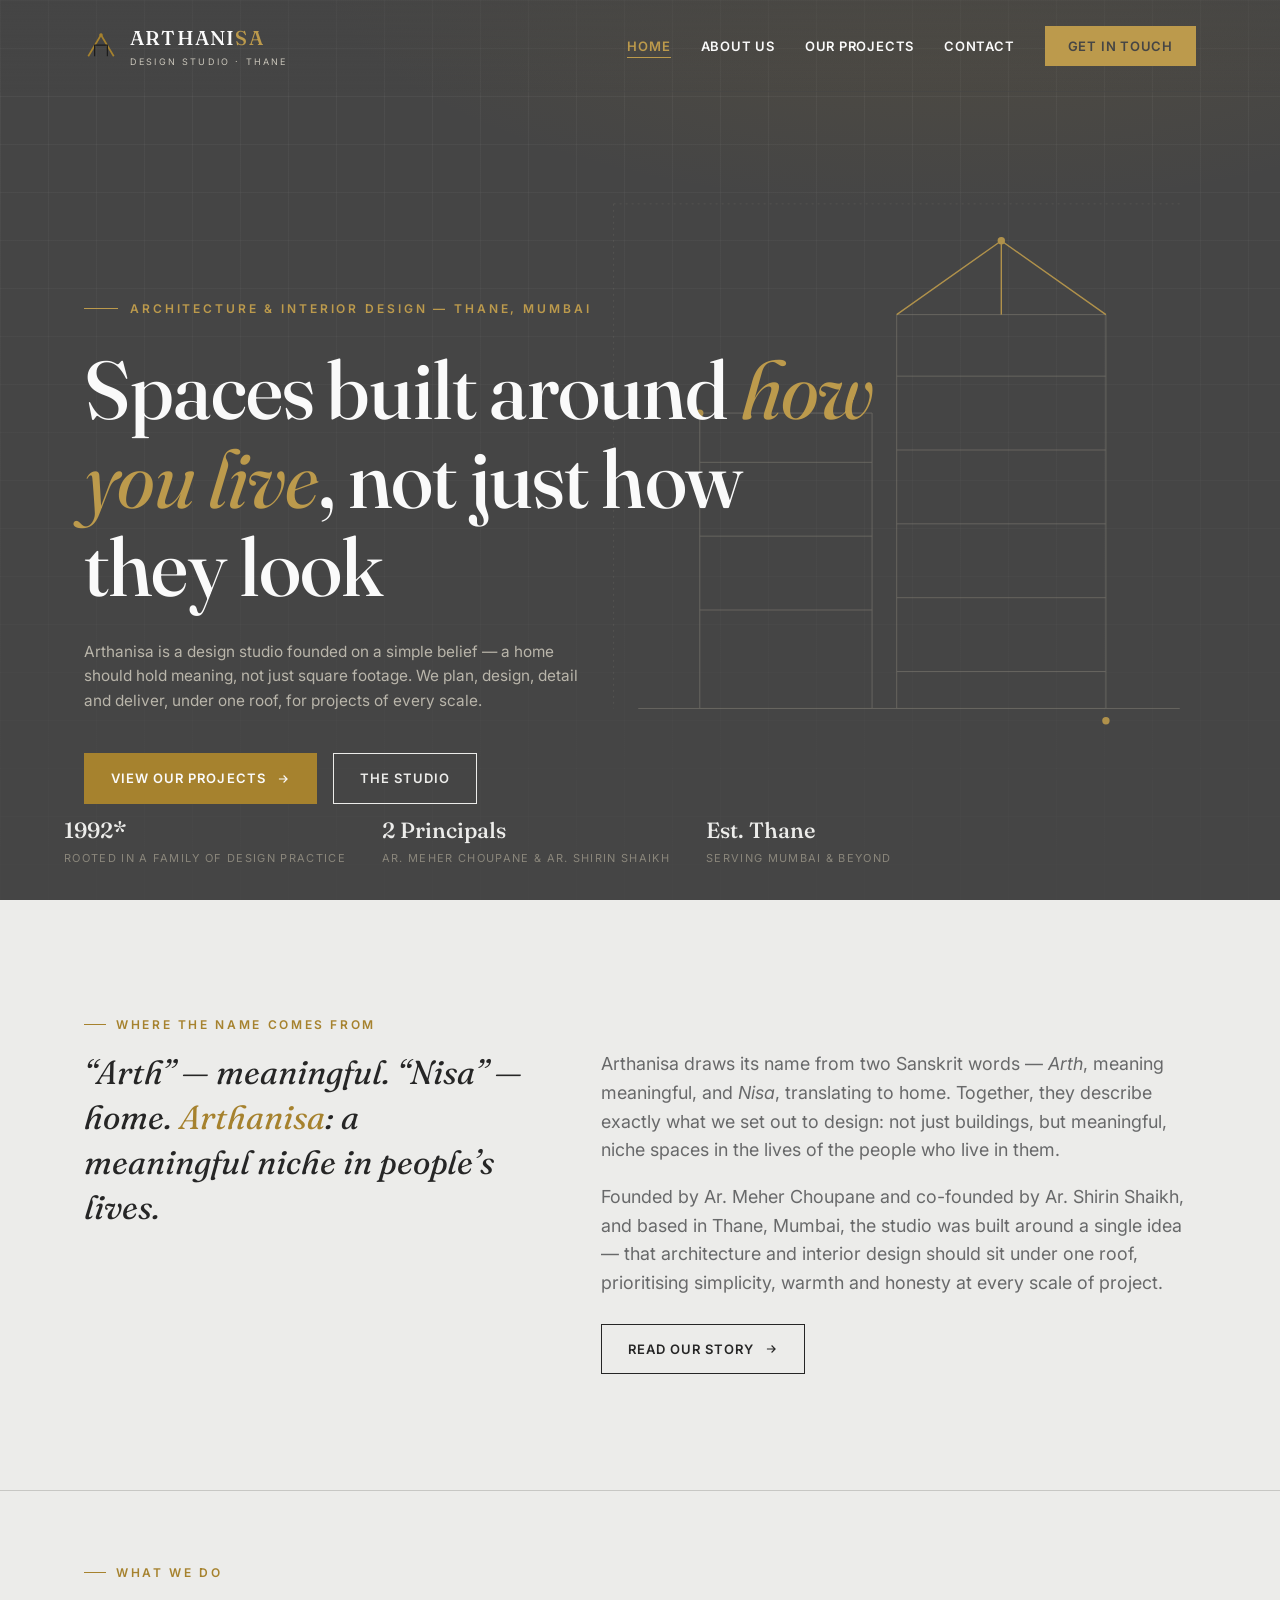
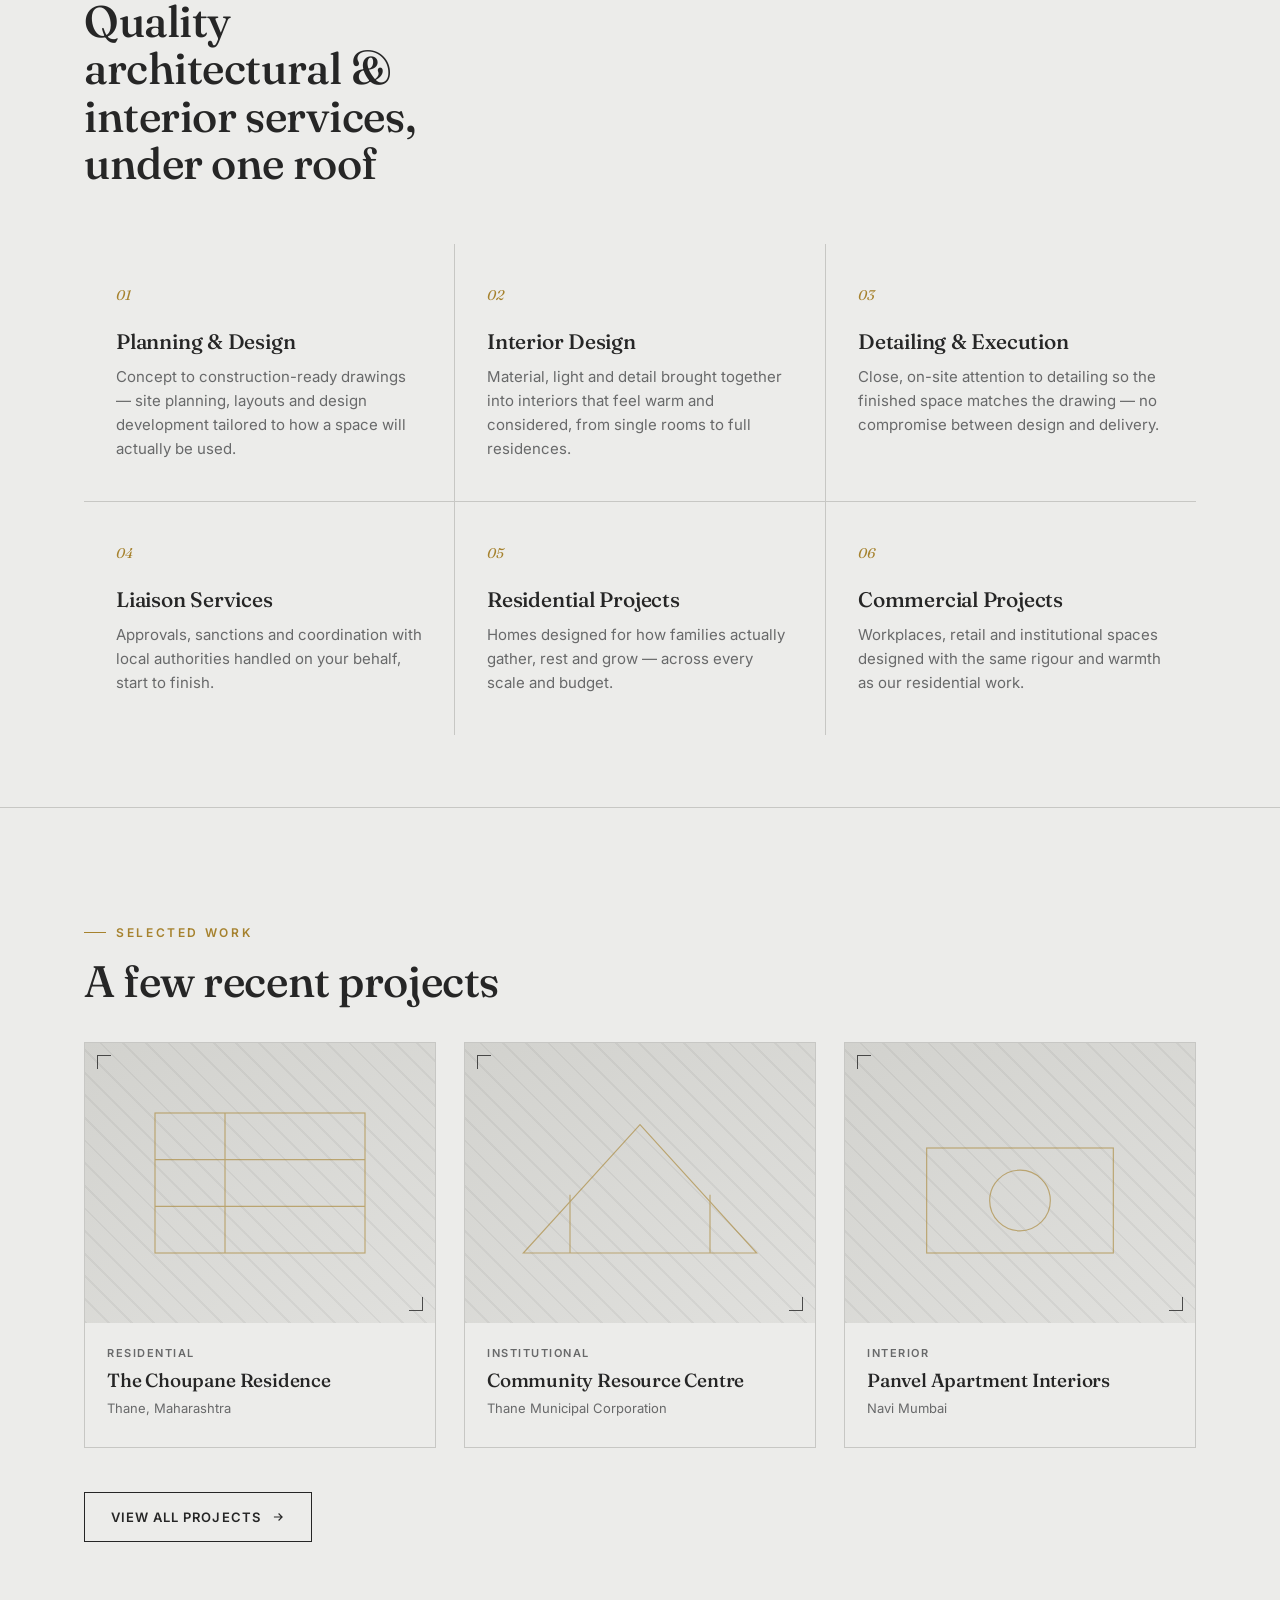
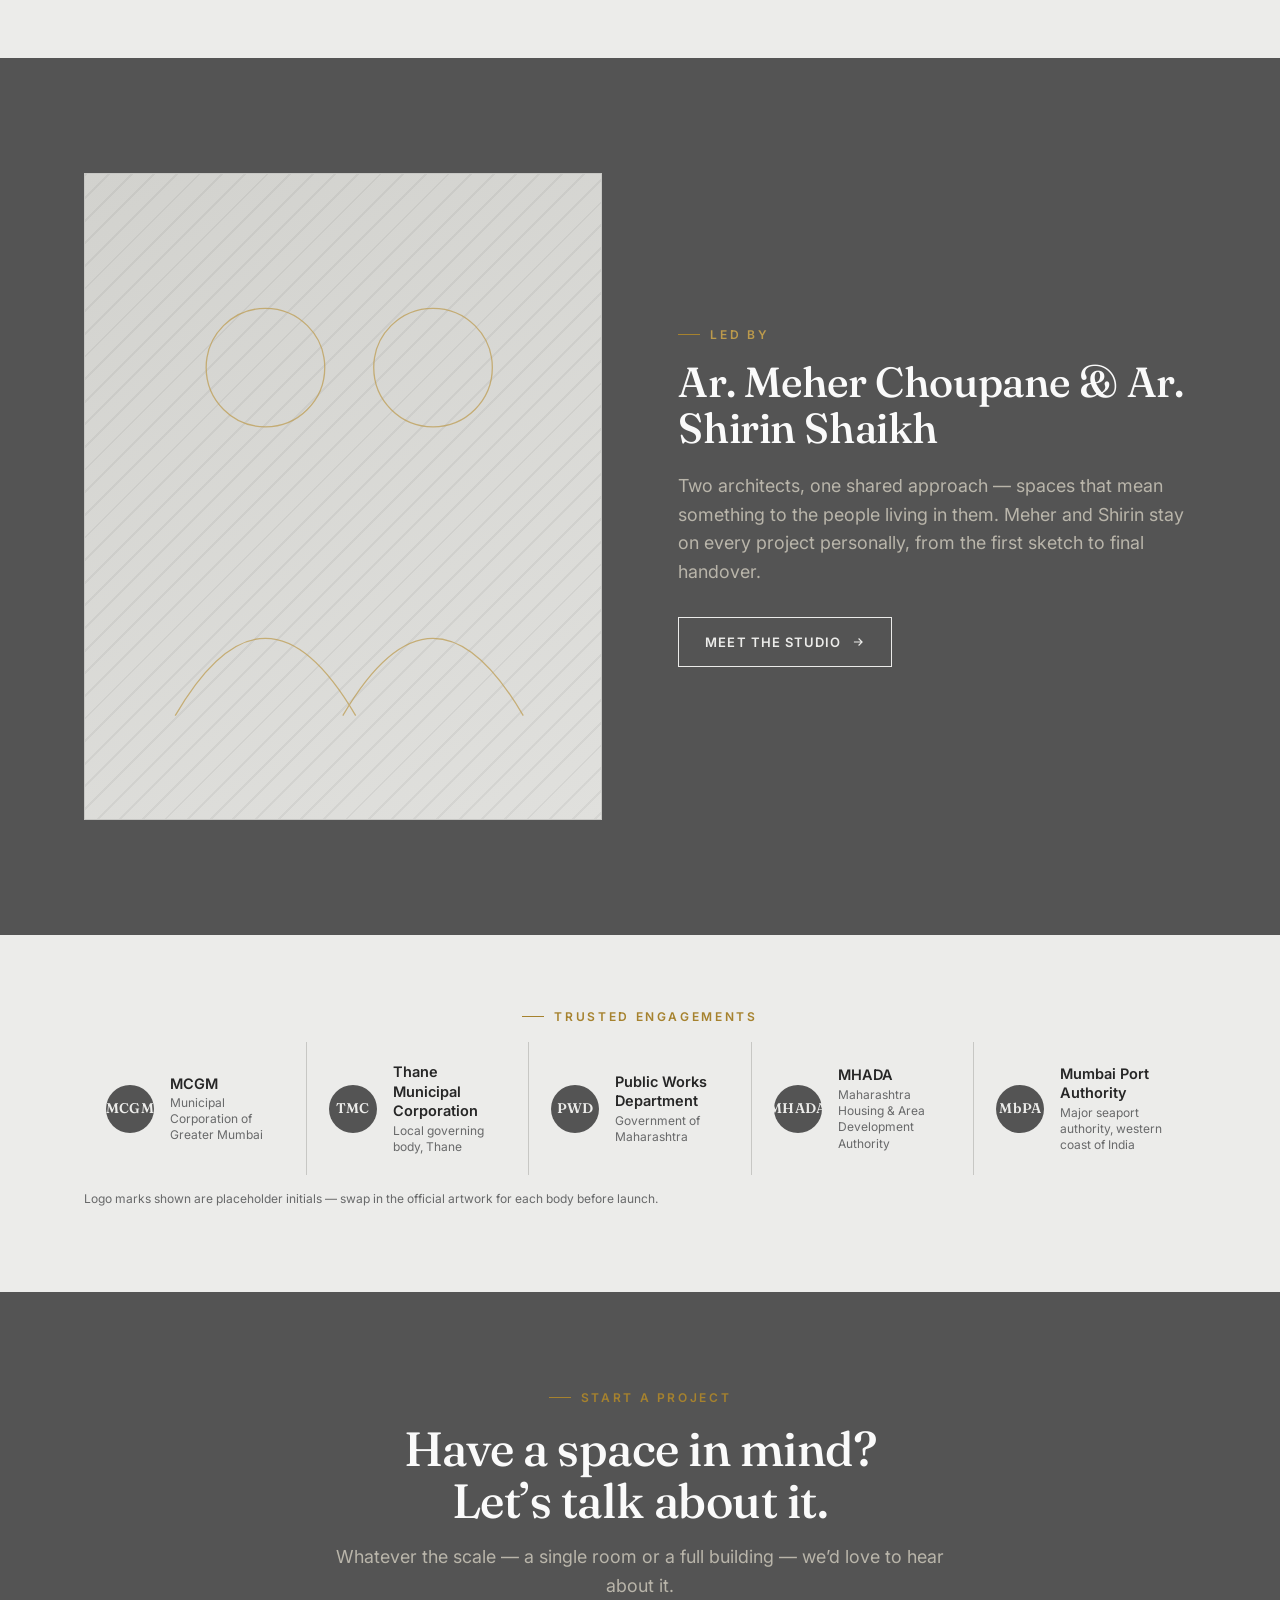
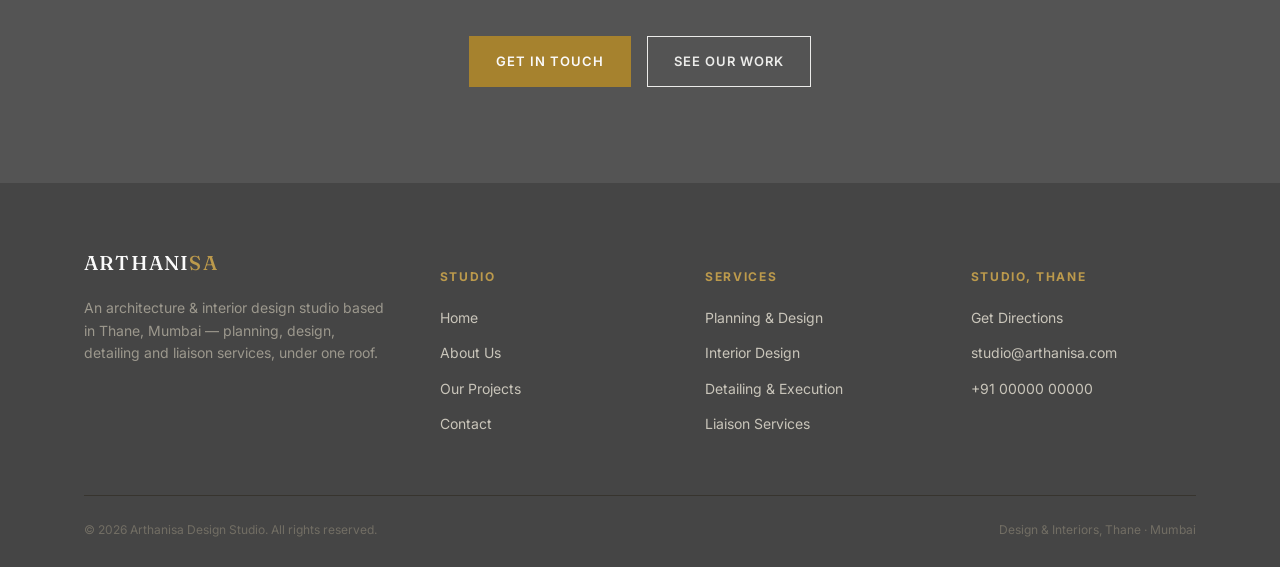
==== commit c2400b00: "Add files via upload" ====
--- a/index.html
+++ b/index.html
@@ -1,155 +1,284 @@
-<!doctype html>
+<!DOCTYPE html>
 <html lang="en">
 <head>
-<meta charset="utf-8">
-<meta name="viewport" content="width=device-width, initial-scale=1">
-<title>Arthanisa Design Studio — Architecture & Interior Design</title>
-<meta name="description" content="Arthanisa Design Studio, Thane — architecture, interiors, landscaping and liaison.">
+<meta charset="UTF-8">
+<meta name="viewport" content="width=device-width, initial-scale=1.0">
+<title>Arthanisa Design Studio — Architecture &amp; Interior Design, Thane</title>
+<meta name="description" content="Arthanisa Design Studio is an architecture and interior design practice in Thane, Mumbai, led by Ar. Meher Choupane &amp; Ar. Shirin Shaikh. Planning, design, detailing and liaison services under one roof.">
 <link rel="preconnect" href="https://fonts.googleapis.com">
+<link rel="preconnect" href="https://fonts.gstatic.com" crossorigin>
 <link rel="stylesheet" href="style.css">
 </head>
 <body>
+
+<!-- ================= HEADER ================= -->
 <header class="site-header">
-  <div class="wrap header-inner">
-    <a href="index.html" class="logo" aria-label="Arthanisa Design Studio home">
-      <svg class="logo-mark" viewBox="0 0 40 40" fill="none" aria-hidden="true">
-        <path d="M5 32 L20 7 L35 32" stroke="#B78A3C" stroke-width="2"/>
-        <path d="M12.5 32 V19 H27.5 V32" stroke="#222321" stroke-width="1.4"/>
-        <circle cx="20" cy="7" r="2.1" fill="#B78A3C"/>
+  <div class="wrap">
+    <a href="index.html" class="logo">
+      <svg class="logo-mark" viewBox="0 0 40 40" fill="none" xmlns="http://www.w3.org/2000/svg">
+        <path d="M5 32 L20 7 L35 32" stroke="#A6822E" stroke-width="2"/>
+        <path d="M12.5 32 V19 H27.5 V32" stroke="#1C1C1C" stroke-width="1.4"/>
+        <circle cx="20" cy="7" r="2.1" fill="#A6822E"/>
       </svg>
       <span>
         <span class="logo-word">ARTHANI<em>SA</em></span>
         <span class="logo-sub">Design Studio · Thane</span>
       </span>
     </a>
-    <button class="menu-toggle" type="button" aria-expanded="false" aria-controls="menu-panel">
-      <span>Menu</span>
-      <span class="menu-icon" aria-hidden="true"><i></i><i></i></span>
-    </button>
+
+    <div class="nav-menu">
+      <ul class="nav-links">
+        <li><a href="index.html" class="is-active">Home</a></li>
+        <li><a href="about.html">About Us</a></li>
+        <li><a href="projects.html">Our Projects</a></li>
+        <li><a href="contact.html">Contact</a></li>
+        <li><a href="contact.html" class="nav-cta">Get in Touch</a></li>
+  </ul>
+      <button class="nav-toggle" aria-label="Toggle menu"><span></span><span></span><span></span></button>
+    </div>
   </div>
 </header>
 
-<div class="menu-panel" id="menu-panel" aria-hidden="true">
-  <div class="wrap menu-panel-inner">
-    <nav class="menu-main" aria-label="Main navigation">
-      <a href="index.html" class="is-active">Home</a>
-      <a href="about.html" >About Us</a>
-      <a href="projects.html" >Our Projects</a>
-      <a href="contact.html" >Contact</a>
-    </nav>
-    <aside class="menu-side">
-      <div class="menu-side-card">
-        <strong>Studio</strong>
-        <p>Architecture &amp; Interior Design<br>Thane, Mumbai</p>
-      </div>
-      <div class="menu-side-card">
-        <strong>Explore</strong>
-        <p>Vision · Our Team · Empanelment · Selected Projects</p>
-      </div>
-      <div class="menu-side-card">
-        <strong>Social Media</strong>
-        <div class="menu-social">
-          <a href="#" aria-label="Instagram">Instagram</a>
-          <a href="#" aria-label="LinkedIn">LinkedIn</a>
-        </div>
-      </div>
-    </aside>
-  </div>
-</div>
-
-<main>
-
+<!-- ================= HERO ================= -->
 <section class="hero">
-  <div class="wrap hero-inner">
-    <div class="hero-kicker reveal">Architecture &amp; Interior Design — Thane, Mumbai</div>
-    <div class="hero-grid-content">
-      <div class="hero-copy">
-        <h1 class="reveal">Spaces built around <em>how you live.</em></h1>
-        <p class="reveal">ARTHANISA is a design studio providing architecture, interiors, planning, detailing and liaison services under one roof — with a focus on meaningful, practical spaces.</p>
-        <div class="hero-actions reveal">
-          <a class="btn btn--gold" href="projects.html">View Our Projects <svg viewBox="0 0 24 24" fill="none" stroke="currentColor" stroke-width="2"><path d="M5 12h14M13 6l6 6-6 6"/></svg></a>
-          <a class="btn" href="about.html">The Studio</a>
-        </div>
-      </div>
-      <div class="hero-drawing" aria-hidden="true">
-        <div class="building"><div class="roof"></div></div>
-      </div>
-    </div>
-    <div class="hero-meta reveal">
-      <div><strong>Architecture</strong><span>Planning &amp; design</span></div>
-      <div><strong>Interiors</strong><span>Detailing &amp; execution</span></div>
-      <div><strong>Thane</strong><span>Mumbai &amp; beyond</span></div>
-    </div>
-  </div>
-</section>
-
-<section class="section section-border">
-  <div class="wrap about-teaser">
-    <div>
-      <div class="eyebrow reveal">About Arthanisa</div>
-      <h2 class="reveal">Meaning before measurement.</h2>
-    </div>
-    <div class="about-teaser-copy">
-      <p class="reveal">ARTHANISA brings architecture and interior design together as one practice. The studio was founded by Ar. Meher Chouparne and co-founded by Ar. Sidhu Shaikh, with an approach centred on simplicity, warmth and responsible design.</p>
-      <p class="reveal">This is the introduction only. The full story, visionaries, team and institutional work live on the <a href="about.html" style="color:var(--gold-dark);font-weight:600">About Us</a> page — so the home page does not repeat the same content.</p>
-      <div class="mini-rule reveal"><span>What the site is built around</span>Architecture · Interiors · Landscaping · Liaison</div>
-    </div>
-  </div>
-</section>
-
-<section class="section section-border">
-  <div class="wrap">
-    <div class="expertise-head">
-      <div><div class="eyebrow reveal">Our Expertise</div><h2 class="reveal">One studio. Four layers of work.</h2></div>
-      <a class="btn reveal" href="about.html">See full expertise</a>
-    </div>
-    <div class="expertise-list">
-      <div class="expertise-item reveal"><span class="num">01</span><h3>Planning &amp; Design</h3><p>Site planning, layouts, architectural concepts and design development shaped around the project brief.</p></div>
-      <div class="expertise-item reveal"><span class="num">02</span><h3>Interiors</h3><p>Material, light, furniture and detail brought together to create warm and functional interior environments.</p></div>
-      <div class="expertise-item reveal"><span class="num">03</span><h3>Detailing &amp; Execution</h3><p>Construction drawings and on-site coordination so the built result stays close to the design intent.</p></div>
-      <div class="expertise-item reveal"><span class="num">04</span><h3>Liaison Services</h3><p>Coordination and approval support with relevant municipal and government bodies.</p></div>
-    </div>
-  </div>
-</section>
-
-<section class="section section-border">
-  <div class="wrap">
-    <div class="projects-intro">
-      <div><div class="eyebrow reveal">Selected Work</div><h2 class="reveal">Projects, shown like a portfolio.</h2></div>
-      <a class="btn reveal" href="projects.html">View all projects</a>
-    </div>
-    <div class="editorial-project" style="margin-top:45px">
-      <div class="project-layout">
-        <div class="project-visuals">
-          <div class="project-image large"><span class="image-mark">01</span><span class="image-label">Project image</span></div>
-          <div class="project-image"><span class="image-mark">02</span><span class="image-label">Project image</span></div>
-          <div class="project-image"><span class="image-mark">MAP</span><span class="image-label">Location map</span></div>
-        </div>
-        <div class="project-info">
-          <div><h4>Architecture</h4><h3>Project Title</h3><p>Brief description of the project, its design intent and the role of Arthanisa. Replace this copy with the approved project brief.</p></div>
-          <div><div class="project-meta"><div><span>Location</span><strong>Thane, Maharashtra</strong></div><div><span>Client</span><strong>Client name</strong></div><div><span>Year</span><strong>20XX</strong></div><div><span>Status</span><strong>Completed</strong></div></div><a class="btn" href="projects.html" style="margin-top:20px">Explore projects</a></div>
-        </div>
-      </div>
-    </div>
-  </div>
-</section>
-
+  <div class="hero-grid"></div>
+  <div class="hero-glow"></div>
+
+  <svg class="hero-art" viewBox="0 0 520 520" fill="none" xmlns="http://www.w3.org/2000/svg">
+    <g opacity="0.55" stroke="#8A867B" stroke-width="1">
+      <line x1="40" y1="470" x2="480" y2="470"/>
+      <rect x="90" y="230" width="140" height="240"/>
+      <rect x="250" y="150" width="170" height="320"/>
+      <line x1="90" y1="270" x2="230" y2="270"/>
+      <line x1="90" y1="330" x2="230" y2="330"/>
+      <line x1="90" y1="390" x2="230" y2="390"/>
+      <line x1="250" y1="200" x2="420" y2="200"/>
+      <line x1="250" y1="260" x2="420" y2="260"/>
+      <line x1="250" y1="320" x2="420" y2="320"/>
+      <line x1="250" y1="380" x2="420" y2="380"/>
+      <line x1="250" y1="440" x2="420" y2="440"/>
+    </g>
+    <g stroke="#BC9A4C" stroke-width="1.4">
+      <path d="M250 150 L335 90 L420 150" fill="none"/>
+      <line x1="335" y1="90" x2="335" y2="150"/>
+    </g>
+    <circle cx="335" cy="90" r="3" fill="#BC9A4C"/>
+    <circle cx="90" cy="230" r="3" fill="#BC9A4C"/>
+    <circle cx="420" cy="480" r="3" fill="#BC9A4C"/>
+    <g opacity="0.4" stroke="#8A867B" stroke-width="0.6" stroke-dasharray="2 4">
+      <line x1="20" y1="60" x2="20" y2="470"/>
+      <line x1="20" y1="60" x2="480" y2="60"/>
+    </g>
+  </svg>
+
+  <div class="hero-inner wrap">
+    <div class="hero-kicker">Architecture &amp; Interior Design — Thane, Mumbai</div>
+    <h1>Spaces built around <em>how you live</em>, not just how they look</h1>
+    <p class="hero-sub">Arthanisa is a design studio founded on a simple belief — a home should hold meaning, not just square footage. We plan, design, detail and deliver, under one roof, for projects of every scale.</p>
+    <div class="hero-actions">
+      <a href="projects.html" class="btn btn--gold">
+        View Our Projects
+        <svg viewBox="0 0 24 24" fill="none" stroke="currentColor" stroke-width="2"><path d="M5 12h14M13 6l6 6-6 6"/></svg>
+      </a>
+      <a href="about.html" class="btn btn--on-dark">The Studio</a>
+    </div>
+  </div>
+
+  <div class="hero-coords">
+    <div><b>1992*</b>Rooted in a family of design practice</div>
+    <div><b>2 Principals</b>Ar. Meher Choupane &amp; Ar. Shirin Shaikh</div>
+    <div><b>Est. Thane</b>Serving Mumbai &amp; beyond</div>
+  </div>
+</section>
+
+<!-- ================= PHILOSOPHY ================= -->
+<section class="section">
+  <div class="wrap">
+    <div class="eyebrow reveal">Where the name comes from</div>
+    <div class="philosophy reveal">
+      <blockquote>&ldquo;Arth&rdquo; — meaningful. &ldquo;Nisa&rdquo; — home. <em>Arthanisa</em>: a meaningful niche in people&rsquo;s lives.</blockquote>
+      <div>
+        <p class="lede">Arthanisa draws its name from two Sanskrit words — <em>Arth</em>, meaning meaningful, and <em>Nisa</em>, translating to home. Together, they describe exactly what we set out to design: not just buildings, but meaningful, niche spaces in the lives of the people who live in them.</p>
+        <p class="lede">Founded by Ar. Meher Choupane and co-founded by Ar. Shirin Shaikh, and based in Thane, Mumbai, the studio was built around a single idea — that architecture and interior design should sit under one roof, prioritising simplicity, warmth and honesty at every scale of project.</p>
+        <a href="about.html" class="btn" style="margin-top:8px;">Read Our Story
+          <svg viewBox="0 0 24 24" fill="none" stroke="currentColor" stroke-width="2"><path d="M5 12h14M13 6l6 6-6 6"/></svg>
+        </a>
+      </div>
+    </div>
+  </div>
+</section>
+
+<!-- ================= EXPERTISE ================= -->
+<section class="section section--tight grid-line-top">
+  <div class="wrap">
+    <div class="eyebrow reveal">What we do</div>
+    <h2 class="reveal" style="max-width:14ch; font-size:clamp(28px,3.6vw,44px);">Quality architectural &amp; interior services, under one roof</h2>
+    <div class="card-grid reveal">
+      <div class="exp-card">
+        <span class="num">01</span>
+        <h3>Planning &amp; Design</h3>
+        <p>Concept to construction-ready drawings — site planning, layouts and design development tailored to how a space will actually be used.</p>
+      </div>
+      <div class="exp-card">
+        <span class="num">02</span>
+        <h3>Interior Design</h3>
+        <p>Material, light and detail brought together into interiors that feel warm and considered, from single rooms to full residences.</p>
+      </div>
+      <div class="exp-card">
+        <span class="num">03</span>
+        <h3>Detailing &amp; Execution</h3>
+        <p>Close, on-site attention to detailing so the finished space matches the drawing — no compromise between design and delivery.</p>
+      </div>
+      <div class="exp-card">
+        <span class="num">04</span>
+        <h3>Liaison Services</h3>
+        <p>Approvals, sanctions and coordination with local authorities handled on your behalf, start to finish.</p>
+      </div>
+      <div class="exp-card">
+        <span class="num">05</span>
+        <h3>Residential Projects</h3>
+        <p>Homes designed for how families actually gather, rest and grow — across every scale and budget.</p>
+      </div>
+      <div class="exp-card">
+        <span class="num">06</span>
+        <h3>Commercial Projects</h3>
+        <p>Workplaces, retail and institutional spaces designed with the same rigour and warmth as our residential work.</p>
+      </div>
+    </div>
+  </div>
+</section>
+
+<!-- ================= FEATURED PROJECTS ================= -->
+<section class="section grid-line-top">
+  <div class="wrap">
+    <div class="eyebrow reveal">Selected work</div>
+    <h2 class="reveal" style="font-size:clamp(28px,3.6vw,44px); max-width:16ch;">A few recent projects</h2>
+
+    <div class="project-grid reveal">
+      <a href="projects.html" class="project-card">
+        <div class="project-thumb">
+          <div class="corner tl"></div><div class="corner br"></div>
+          <svg viewBox="0 0 300 240" width="100%" height="100%" preserveAspectRatio="xMidYMid slice">
+            <g stroke="#A6822E" stroke-width="1" opacity="0.6" fill="none">
+              <rect x="60" y="60" width="180" height="120"/>
+              <line x1="60" y1="100" x2="240" y2="100"/>
+              <line x1="60" y1="140" x2="240" y2="140"/>
+              <line x1="120" y1="60" x2="120" y2="180"/>
+            </g>
+          </svg>
+        </div>
+        <div class="project-body">
+          <span class="tag">Residential</span>
+          <h3>The Choupane Residence</h3>
+          <span class="loc">Thane, Maharashtra</span>
+        </div>
+      </a>
+
+      <a href="projects.html" class="project-card">
+        <div class="project-thumb">
+          <div class="corner tl"></div><div class="corner br"></div>
+          <svg viewBox="0 0 300 240" width="100%" height="100%" preserveAspectRatio="xMidYMid slice">
+            <g stroke="#A6822E" stroke-width="1" opacity="0.6" fill="none">
+              <path d="M50 180 L150 70 L250 180 Z"/>
+              <line x1="90" y1="180" x2="90" y2="130"/>
+              <line x1="210" y1="180" x2="210" y2="130"/>
+            </g>
+          </svg>
+        </div>
+        <div class="project-body">
+          <span class="tag">Institutional</span>
+          <h3>Community Resource Centre</h3>
+          <span class="loc">Thane Municipal Corporation</span>
+        </div>
+      </a>
+
+      <a href="projects.html" class="project-card">
+        <div class="project-thumb">
+          <div class="corner tl"></div><div class="corner br"></div>
+          <svg viewBox="0 0 300 240" width="100%" height="100%" preserveAspectRatio="xMidYMid slice">
+            <g stroke="#A6822E" stroke-width="1" opacity="0.6" fill="none">
+              <rect x="70" y="90" width="160" height="90"/>
+              <circle cx="150" cy="135" r="26"/>
+            </g>
+          </svg>
+        </div>
+        <div class="project-body">
+          <span class="tag">Interior</span>
+          <h3>Panvel Apartment Interiors</h3>
+          <span class="loc">Navi Mumbai</span>
+        </div>
+      </a>
+    </div>
+
+    <div class="reveal" style="margin-top:44px;">
+      <a href="projects.html" class="btn">View All Projects
+        <svg viewBox="0 0 24 24" fill="none" stroke="currentColor" stroke-width="2"><path d="M5 12h14M13 6l6 6-6 6"/></svg>
+      </a>
+    </div>
+  </div>
+</section>
+
+<!-- ================= FOUNDERS TEASER ================= -->
+<section class="section section--dark">
+  <div class="wrap split">
+    <div class="reveal">
+      <div class="figure-panel">
+        <svg viewBox="0 0 400 500" width="100%" height="100%">
+          <g stroke="#BC9A4C" stroke-width="1" opacity="0.7" fill="none">
+            <circle cx="140" cy="150" r="46"/>
+            <circle cx="270" cy="150" r="46"/>
+            <path d="M70 420 Q140 300 210 420" />
+            <path d="M200 420 Q270 300 340 420" />
+          </g>
+        </svg>
+      </div>
+    </div>
+    <div class="reveal">
+      <div class="eyebrow">Led by</div>
+      <h2 style="color:#FAFAFA; font-size:clamp(28px,3.6vw,42px);">Ar. Meher Choupane &amp; Ar. Shirin Shaikh</h2>
+      <p class="lede" style="max-width:52ch;">Two architects, one shared approach — spaces that mean something to the people living in them. Meher and Shirin stay on every project personally, from the first sketch to final handover.</p>
+      <a href="about.html" class="btn btn--on-dark" style="margin-top:12px;">Meet the Studio
+        <svg viewBox="0 0 24 24" fill="none" stroke="currentColor" stroke-width="2"><path d="M5 12h14M13 6l6 6-6 6"/></svg>
+      </a>
+    </div>
+  </div>
+</section>
+
+<!-- ================= ENGAGEMENTS ================= -->
+<section class="section section--tight">
+  <div class="wrap">
+    <div class="eyebrow reveal center" style="justify-content:center;">Trusted engagements</div>
+    <div class="org-badges reveal">
+      <div class="org-badge"><span class="mark">MCGM</span><span class="name">MCGM<small>Municipal Corporation of Greater Mumbai</small></span></div>
+      <div class="org-badge"><span class="mark">TMC</span><span class="name">Thane Municipal Corporation<small>Local governing body, Thane</small></span></div>
+      <div class="org-badge"><span class="mark">PWD</span><span class="name">Public Works Department<small>Government of Maharashtra</small></span></div>
+      <div class="org-badge"><span class="mark">MHADA</span><span class="name">MHADA<small>Maharashtra Housing &amp; Area Development Authority</small></span></div>
+      <div class="org-badge"><span class="mark">MbPA</span><span class="name">Mumbai Port Authority<small>Major seaport authority, western coast of India</small></span></div>
+    </div>
+    <p class="form-note reveal" style="margin-top:14px;">Logo marks shown are placeholder initials — swap in the official artwork for each body before launch.</p>
+  </div>
+</section>
+
+<!-- ================= CTA ================= -->
 <section class="cta-band">
   <div class="wrap">
-    <div class="eyebrow reveal" style="justify-content:center">Get in Touch</div>
-    <h2 class="reveal">Have a space in mind?</h2>
-    <p class="reveal">Tell the studio what you are planning and start the conversation.</p>
-    <div class="cta-actions reveal"><a class="btn btn--gold" href="contact.html">Get in Touch</a><a class="btn" href="about.html">Meet the Studio</a></div>
-  </div>
-</section>
-
-</main>
+    <div class="eyebrow reveal" style="justify-content:center;">Start a project</div>
+    <h2 class="reveal">Have a space in mind? Let&rsquo;s talk about it.</h2>
+    <p class="lede reveal" style="margin-left:auto;margin-right:auto;">Whatever the scale — a single room or a full building — we&rsquo;d love to hear about it.</p>
+    <div class="cta-actions reveal">
+      <a href="contact.html" class="btn btn--gold">Get in Touch</a>
+      <a href="projects.html" class="btn btn--on-dark">See Our Work</a>
+    </div>
+  </div>
+</section>
+
+<!-- ================= FOOTER ================= -->
 <footer class="site-footer">
   <div class="wrap">
     <div class="footer-top">
       <div class="footer-brand">
-        <span class="logo-word">ARTHANI<em>SA</em></span>
-        <p>Architecture &amp; interior design studio based in Thane, Mumbai.</p>
+        <span class="logo-word">ARTHANI<em style="color:#BC9A4C;font-style:normal;">SA</em></span>
+        <p>An architecture &amp; interior design studio based in Thane, Mumbai — planning, design, detailing and liaison services, under one roof.</p>
       </div>
       <div class="footer-col">
         <h5>Studio</h5>
@@ -157,30 +286,30 @@
           <li><a href="index.html">Home</a></li>
           <li><a href="about.html">About Us</a></li>
           <li><a href="projects.html">Our Projects</a></li>
-          <li><a href="contact.html">Get in Touch</a></li>
+          <li><a href="contact.html">Contact</a></li>
         </ul>
       </div>
       <div class="footer-col">
-        <h5>Focus</h5>
+        <h5>Services</h5>
         <ul>
-          <li><a href="about.html">Architecture</a></li>
-          <li><a href="about.html">Interiors</a></li>
-          <li><a href="about.html">Landscaping</a></li>
-          <li><a href="about.html">Liaison</a></li>
+          <li><a href="about.html">Planning &amp; Design</a></li>
+          <li><a href="about.html">Interior Design</a></li>
+          <li><a href="about.html">Detailing &amp; Execution</a></li>
+          <li><a href="about.html">Liaison Services</a></li>
         </ul>
       </div>
       <div class="footer-col">
-        <h5>Connect</h5>
+        <h5>Studio, Thane</h5>
         <ul>
-          <li><a href="contact.html">Studio details</a></li>
-          <li><a href="#">Instagram</a></li>
-          <li><a href="#">LinkedIn</a></li>
+          <li><a href="https://www.google.com/maps/place/Arthanisa+Design+Studio/@19.1889408,72.9808896,14z" target="_blank" rel="noopener">Get Directions</a></li>
+          <li><a href="mailto:studio@arthanisa.com">studio@arthanisa.com</a></li>
+          <li><a href="tel:+910000000000">+91 00000 00000</a></li>
         </ul>
       </div>
     </div>
     <div class="footer-bottom">
-      <span>© 2026 Arthanisa Design Studio</span>
-      <span>Thane · Mumbai</span>
+      <span>&copy; 2026 Arthanisa Design Studio. All rights reserved.</span>
+      <span>Design &amp; Interiors, Thane · Mumbai</span>
     </div>
   </div>
 </footer>
--- a/style.css
+++ b/style.css
@@ -1,355 +1,606 @@
-@import url('https://fonts.googleapis.com/css2?family=DM+Serif+Display:ital@0;1&family=Inter:wght@400;500;600;700&display=swap');
+/* =========================================================
+   ARTHANISA — Design tokens
+   Grey (concrete / drafting paper) + Gold (accent) editorial theme
+   Display: Fraunces  |  Body: Inter  |  Label: Inter (tracked caps)
+   ========================================================= */
+
+@import url('https://fonts.googleapis.com/css2?family=Fraunces:ital,opsz,wght@0,9..144,400;0,9..144,500;0,9..144,600;1,9..144,400&family=Inter:wght@400;500;600;700&display=swap');
 
 :root{
-  --bg:#d9d9d6;
-  --bg-soft:#e5e5e1;
-  --bg-light:#efefec;
-  --ink:#222321;
-  --muted:#686a67;
-  --line:#aeb0ad;
-  --line-dark:#7d7f7b;
-  --gold:#b78a3c;
-  --gold-dark:#8e692e;
-  --white:#f7f7f3;
-  --panel:#dededb;
-  --display:'DM Serif Display', Georgia, serif;
-  --body:'Inter', Arial, sans-serif;
-  --max:1320px;
-  --pad:clamp(22px,5vw,72px);
-  --ease:cubic-bezier(.22,.61,.36,1);
-}
-
-*{box-sizing:border-box}
-html{scroll-behavior:smooth}
+  /* greys — neutral concrete / drafting-paper range (no warm/beige cast) */
+  --ink:        #262626;
+  --charcoal:   #545454;
+  --charcoal-2: #47474A;
+  --charcoal-3: #454545;
+  --paper:      #ECECEA;
+  --paper-2:    #E0E0DD;
+  --paper-3:    #D2D2CE;
+  --grey-text:  #68696A;
+  --grey-line:  #C7C7C4;
+
+  /* gold — used sparingly, as an accent only */
+  --gold:       #A6822E;
+  --gold-2:     #BC9A4C;
+  --gold-soft:  rgba(166,130,46,0.14);
+
+  --white:      #FAFAFA;
+
+  --font-display: 'Fraunces', serif;
+  --font-body: 'Inter', sans-serif;
+
+  --container: 1240px;
+  --pad: clamp(24px, 5vw, 72px);
+
+  --ease: cubic-bezier(.22,.61,.36,1);
+}
+
+*,*::before,*::after{ box-sizing:border-box; }
+html{ scroll-behavior:smooth; overflow-x:hidden; }
 body{
   margin:0;
-  background:var(--bg);
+  background:var(--paper);
   color:var(--ink);
-  font-family:var(--body);
-  line-height:1.65;
+  font-family:var(--font-body);
+  font-weight:400;
+  line-height:1.6;
   -webkit-font-smoothing:antialiased;
-}
-body.menu-open{overflow:hidden}
-img{max-width:100%;display:block}
-a{color:inherit;text-decoration:none}
-button,input,select,textarea{font:inherit}
-button{cursor:pointer}
-h1,h2,h3,h4{font-family:var(--display);font-weight:400;line-height:1.05;margin:0 0 .55em}
-p{margin:0 0 1em}
-ul{list-style:none;margin:0;padding:0}
-
-.wrap{width:min(var(--max),calc(100% - 2*var(--pad)));margin:auto}
-.section{padding:clamp(74px,9vw,132px) 0}
-.section--compact{padding:clamp(54px,7vw,92px) 0}
-.section-border{border-top:1px solid var(--line)}
+  overflow-x:hidden;
+  max-width:100%;
+}
+img{ max-width:100%; display:block; }
+a{ color:inherit; text-decoration:none; }
+h1,h2,h3,h4{
+  font-family:var(--font-display);
+  font-weight:500;
+  line-height:1.08;
+  margin:0 0 .5em;
+  letter-spacing:-0.01em;
+}
+p{ margin:0 0 1em; }
+ul{ margin:0; padding:0; list-style:none; }
+button{ font-family:inherit; }
+
+@media (prefers-reduced-motion: reduce){
+  *{ animation-duration:0.001ms !important; animation-iteration-count:1 !important; transition-duration:0.001ms !important; scroll-behavior:auto !important; }
+}
+
+/* ---------- utility ---------- */
+.wrap{ max-width:var(--container); margin:0 auto; padding:0 var(--pad); }
 .eyebrow{
-  display:flex;align-items:center;gap:12px;
-  margin-bottom:18px;
-  color:var(--gold-dark);
-  font-size:11px;font-weight:700;letter-spacing:.22em;text-transform:uppercase;
-}
-.eyebrow:before{content:"";width:30px;height:1px;background:var(--gold)}
-.lede{max-width:680px;color:var(--muted);font-size:clamp(16px,1.35vw,19px)}
-.tag{font-size:10px;font-weight:700;letter-spacing:.16em;text-transform:uppercase;color:var(--gold-dark)}
-.reveal{opacity:0;transform:translateY(22px);transition:opacity .75s var(--ease),transform .75s var(--ease)}
-.reveal.is-visible{opacity:1;transform:none}
+  font-family:var(--font-body);
+  font-size:12px;
+  letter-spacing:.22em;
+  text-transform:uppercase;
+  color:var(--gold);
+  display:flex;
+  align-items:center;
+  gap:10px;
+  font-weight:600;
+  margin-bottom:16px;
+}
+.eyebrow::before{
+  content:"";
+  width:22px;height:1px;
+  background:var(--gold);
+  display:inline-block;
+}
+.section{ padding:clamp(64px,9vw,120px) 0; }
+.section--tight{ padding:clamp(40px,6vw,72px) 0; }
+.section--dark{ background:var(--charcoal); color:var(--paper); }
+.section--dark .eyebrow{ color:var(--gold-2); }
+.grid-line-top{ border-top:1px solid var(--grey-line); }
+.center{ text-align:center; }
+.lede{
+  font-size:clamp(17px,1.4vw,19px);
+  color:var(--grey-text);
+  max-width:640px;
+}
+.section--dark .lede{ color:#B9B5AA; }
 
 .btn{
-  display:inline-flex;align-items:center;justify-content:center;gap:12px;
-  min-height:48px;padding:13px 22px;
-  border:1px solid var(--ink);background:transparent;color:var(--ink);
-  font-size:11px;font-weight:700;letter-spacing:.13em;text-transform:uppercase;
-  transition:.3s var(--ease);
-}
-.btn:hover{background:var(--ink);color:var(--white)}
-.btn--gold{background:var(--gold);border-color:var(--gold);color:var(--white)}
-.btn--gold:hover{background:var(--gold-dark);border-color:var(--gold-dark)}
-.btn svg{width:14px;height:14px;transition:transform .3s var(--ease)}
-.btn:hover svg{transform:translateX(4px)}
-
-/* ---------- HEADER: one compact menu bar ---------- */
+  display:inline-flex;
+  align-items:center;
+  gap:10px;
+  padding:14px 26px;
+  border:1px solid var(--ink);
+  color:var(--ink);
+  font-size:13px;
+  letter-spacing:.08em;
+  text-transform:uppercase;
+  font-weight:600;
+  background:transparent;
+  cursor:pointer;
+  transition:background .35s var(--ease), color .35s var(--ease), border-color .35s var(--ease);
+}
+.btn:hover{ background:var(--ink); color:var(--white); }
+.btn--gold{ border-color:var(--gold); background:var(--gold); color:var(--white); }
+.btn--gold:hover{ background:var(--gold-2); border-color:var(--gold-2); color:var(--white); }
+.btn--on-dark{ border-color:var(--paper); color:var(--paper); }
+.btn--on-dark:hover{ background:var(--paper); color:var(--ink); }
+.btn svg{ width:14px; height:14px; transition:transform .35s var(--ease); }
+.btn:hover svg{ transform:translateX(4px); }
+
+.tag{
+  font-size:11px;
+  letter-spacing:.14em;
+  text-transform:uppercase;
+  color:var(--grey-text);
+  font-weight:600;
+}
+
+/* ---------- reveal on scroll ---------- */
+.reveal{ opacity:0; transform:translateY(22px); transition:opacity .8s var(--ease), transform .8s var(--ease); }
+.reveal.is-visible{ opacity:1; transform:translateY(0); }
+
+/* ---------- header ---------- */
+/* Full menu visible at the top of the page. Once you scroll past the hero,
+   it collapses into a single toggle button; clicking it opens a small
+   dropdown panel anchored top-right — not a full-screen takeover. On
+   narrow screens there's never room for the full row, so the toggle +
+   dropdown pattern is used from the start there too. */
 .site-header{
-  position:fixed;inset:0 0 auto;z-index:1000;
+  position:fixed; top:0; left:0; right:0; z-index:100;
+  padding:22px 0;
+  background:linear-gradient(to bottom, rgba(69,69,69,.5), rgba(69,69,69,0));
+  transition:background .4s var(--ease), padding .4s var(--ease), border-color .4s var(--ease);
+  border-bottom:1px solid transparent;
+}
+.site-header.is-scrolled{
+  background:rgba(236,236,234,0.62);
+  backdrop-filter:blur(18px) saturate(1.1);
+  -webkit-backdrop-filter:blur(18px) saturate(1.1);
   padding:14px 0;
-  border-bottom:1px solid rgba(34,35,33,.24);
-  background:rgba(239,239,236,.94);
-  backdrop-filter:blur(14px);
-  transition:background .45s var(--ease),border-color .45s var(--ease),padding .45s var(--ease),box-shadow .45s var(--ease);
-}
-.site-header.is-scrolled{
-  padding:9px 0;
-  background:rgba(217,217,214,.40);
-  border-bottom-color:rgba(34,35,33,.14);
-  box-shadow:0 8px 30px rgba(0,0,0,.04);
-}
-.header-inner{display:flex;align-items:center;justify-content:space-between;gap:20px}
-.logo{display:flex;align-items:center;gap:11px;min-width:0}
-.logo-mark{width:34px;height:34px;flex:none}
-.logo-word{font-family:var(--display);font-size:20px;letter-spacing:.07em;line-height:1;color:var(--ink)}
-.logo-word em{font-style:normal;color:var(--gold)}
-.logo-sub{display:block;margin-top:3px;font-size:8px;letter-spacing:.22em;text-transform:uppercase;color:var(--muted)}
-.menu-toggle{
-  display:inline-flex;align-items:center;gap:14px;
-  border:1px solid var(--ink);background:rgba(239,239,236,.5);
-  min-height:44px;padding:0 14px 0 16px;color:var(--ink);
-  font-size:11px;font-weight:700;letter-spacing:.15em;text-transform:uppercase;
-}
-.menu-icon{width:22px;height:16px;position:relative;display:block}
-.menu-icon i{position:absolute;left:0;width:100%;height:1px;background:currentColor;transition:.3s var(--ease)}
-.menu-icon i:first-child{top:4px}.menu-icon i:last-child{bottom:4px}
-.menu-toggle.is-active .menu-icon i:first-child{top:8px;transform:rotate(45deg)}
-.menu-toggle.is-active .menu-icon i:last-child{bottom:7px;transform:rotate(-45deg)}
-
-.menu-panel{
-  position:fixed;inset:0;z-index:990;
-  background:rgba(229,229,225,.98);
-  transform:translateY(-100%);
-  transition:transform .55s var(--ease);
-  overflow:auto;
-  padding-top:92px;
-}
-.menu-panel.is-open{transform:none}
-.menu-panel-inner{min-height:100%;display:grid;grid-template-columns:1.1fr .9fr;gap:8vw;padding-bottom:60px}
-.menu-main{display:flex;flex-direction:column;justify-content:center;padding:clamp(36px,8vh,90px) 0}
-.menu-main a{
-  font-family:var(--display);font-size:clamp(42px,7vw,86px);line-height:.98;
-  padding:9px 0;border-bottom:1px solid var(--line);
-  transition:color .25s var(--ease),padding-left .25s var(--ease);
-}
-.menu-main a:hover,.menu-main a.is-active{color:var(--gold-dark);padding-left:12px}
-.menu-side{display:flex;flex-direction:column;justify-content:flex-end;padding:40px 0}
-.menu-side-card{border-top:1px solid var(--line);padding:20px 0}
-.menu-side-card strong{display:block;font-size:10px;letter-spacing:.18em;text-transform:uppercase;color:var(--gold-dark);margin-bottom:7px}
-.menu-side-card p{color:var(--muted);font-size:14px;max-width:34ch}
-.menu-social{display:flex;gap:18px;font-size:11px;letter-spacing:.12em;text-transform:uppercase}
-.menu-social a:hover{color:var(--gold-dark)}
-
-@media(max-width:720px){
-  .logo-sub{display:none}
-  .logo-word{font-size:18px}
-  .menu-panel{padding-top:78px}
-  .menu-panel-inner{display:block}
-  .menu-main{padding:30px 0 45px}
-  .menu-main a{font-size:48px}
-  .menu-side{padding:0 0 50px}
-}
-
-/* ---------- HERO ---------- */
+  border-bottom:1px solid rgba(199,199,196,0.7);
+}
+.site-header .wrap{ display:flex; align-items:center; justify-content:space-between; gap:20px; }
+
+.logo{ display:flex; align-items:center; gap:12px; position:relative; z-index:101; flex:none; }
+.logo-mark{ width:34px; height:34px; flex:none; }
+.logo-mark path{ transition:stroke .4s var(--ease); }
+.logo-word{
+  font-family:var(--font-display);
+  font-size:20px;
+  letter-spacing:.06em;
+  font-weight:500;
+  color:var(--white);
+  transition:color .4s var(--ease);
+}
+.logo-word em{ color:var(--gold-2); font-style:normal; transition:color .4s var(--ease); }
+.logo-sub{
+  display:block;
+  font-family:var(--font-body);
+  font-size:9px;
+  letter-spacing:.24em;
+  text-transform:uppercase;
+  color:#C9C5BA;
+  margin-top:1px;
+  transition:color .4s var(--ease);
+}
+.site-header.is-scrolled .logo-word{ color:var(--ink); }
+.site-header.is-scrolled .logo-word em{ color:var(--gold); }
+.site-header.is-scrolled .logo-sub{ color:var(--grey-text); }
+
+/* holds the full row + the toggle; positioned so the dropdown can anchor to it */
+.nav-menu{ position:relative; display:flex; align-items:center; gap:26px; }
+
+/* full horizontal menu — shown at the top of wide screens */
+.nav-links{ display:flex; align-items:center; gap:30px; }
+.nav-links a{
+  font-size:13px;
+  letter-spacing:.06em;
+  text-transform:uppercase;
+  font-weight:600;
+  color:var(--white);
+  position:relative;
+  padding:4px 0;
+  transition:color .3s var(--ease);
+}
+.nav-links a::after{
+  content:"";
+  position:absolute; left:0; right:100%; bottom:0;
+  height:1px; background:var(--gold-2);
+  transition:right .35s var(--ease);
+}
+.nav-links a:hover::after,
+.nav-links a.is-active::after{ right:0; }
+.nav-links a.is-active{ color:var(--gold-2); }
+.nav-links a.nav-cta{
+  padding:11px 22px;
+  border:1px solid var(--gold-2); background:var(--gold-2); color:var(--charcoal-3);
+  transition:background .3s var(--ease), color .3s var(--ease), border-color .3s var(--ease);
+}
+.nav-links a.nav-cta::after{ display:none; }
+.nav-links a.nav-cta:hover{ background:transparent; color:var(--gold-2); }
+
+.site-header.is-scrolled .nav-links a{ color:var(--ink); }
+.site-header.is-scrolled .nav-links a::after{ background:var(--gold); }
+.site-header.is-scrolled .nav-links a.is-active{ color:var(--gold); }
+.site-header.is-scrolled .nav-links a.nav-cta{ border-color:var(--gold); background:var(--gold); color:var(--white); }
+.site-header.is-scrolled .nav-links a.nav-cta:hover{ background:transparent; color:var(--gold); }
+
+/* the toggle — hidden while the full row shows, appears once scrolled (or always, on narrow screens) */
+.nav-toggle{
+  display:none; flex-direction:column; justify-content:center; gap:6px;
+  background:none; border:none; cursor:pointer; padding:8px;
+  position:relative; z-index:101;
+}
+.nav-toggle span{ display:block; width:24px; height:1.5px; background:var(--white); transition:transform .3s var(--ease), opacity .3s var(--ease), background .4s var(--ease); }
+.site-header.is-scrolled .nav-toggle span{ background:var(--ink); }
+.nav-toggle.is-active span:nth-child(1){ transform:translateY(7px) rotate(45deg); }
+.nav-toggle.is-active span:nth-child(2){ opacity:0; }
+.nav-toggle.is-active span:nth-child(3){ transform:translateY(-7px) rotate(-45deg); }
+
+.site-header.is-scrolled .nav-toggle{ display:flex; }
+
+/* the compact dropdown — a frosted glass panel anchored under the toggle, with a
+   gold accent edge and numbered rows to match the studio's editorial number-card
+   language elsewhere on the site. Animates in on open rather than snapping. */
+.site-header.is-scrolled .nav-links{
+  display:flex; flex-direction:column; align-items:stretch; gap:0;
+  position:absolute; top:calc(100% + 14px); right:0;
+  background:rgba(236,236,234,0.88);
+  backdrop-filter:blur(20px) saturate(1.1); -webkit-backdrop-filter:blur(20px) saturate(1.1);
+  border:1px solid var(--grey-line); border-top:2px solid var(--gold);
+  box-shadow:0 24px 48px rgba(28,28,28,.18);
+  padding:10px 22px; min-width:236px;
+  counter-reset:navcount;
+  opacity:0; visibility:hidden; pointer-events:none;
+  transform:translateY(-10px);
+  transition:opacity .3s var(--ease), transform .3s var(--ease), visibility .3s;
+}
+.site-header.is-scrolled .nav-links.is-open{
+  opacity:1; visibility:visible; pointer-events:auto; transform:translateY(0);
+}
+.site-header.is-scrolled .nav-links li{
+  display:flex; align-items:center; gap:14px;
+  border-bottom:1px solid var(--grey-line);
+}
+.site-header.is-scrolled .nav-links li:not(:last-child)::before{
+  counter-increment:navcount;
+  content:counter(navcount, decimal-leading-zero);
+  font-family:var(--font-display); font-style:italic; font-size:12px;
+  color:var(--gold); flex:none;
+}
+.site-header.is-scrolled .nav-links li:last-child{ border-bottom:none; padding-top:10px; }
+.site-header.is-scrolled .nav-links a{ color:var(--ink); padding:12px 0; flex:1; }
+.site-header.is-scrolled .nav-links a::after{ display:none; }
+.site-header.is-scrolled .nav-links a.is-active{ color:var(--gold); }
+.site-header.is-scrolled .nav-links a.nav-cta{
+  width:100%; margin:2px 0 8px; text-align:center; justify-content:center;
+  border-color:var(--gold); background:var(--gold); color:var(--white);
+}
+.site-header.is-scrolled .nav-links a.nav-cta:hover{ background:transparent; color:var(--gold); }
+
+@media (max-width:820px){
+  /* never enough room for the full row — toggle + dropdown from the start */
+  .nav-toggle{ display:flex; }
+  .nav-links{
+    display:flex; flex-direction:column; align-items:stretch; gap:0;
+    position:absolute; top:calc(100% + 14px); right:0;
+    background:rgba(236,236,234,0.9);
+    backdrop-filter:blur(20px) saturate(1.1); -webkit-backdrop-filter:blur(20px) saturate(1.1);
+    border:1px solid var(--grey-line); border-top:2px solid var(--gold);
+    box-shadow:0 24px 48px rgba(28,28,28,.18);
+    padding:10px 20px; min-width:220px; max-width:82vw;
+    counter-reset:navcount;
+    opacity:0; visibility:hidden; pointer-events:none;
+    transform:translateY(-10px);
+    transition:opacity .3s var(--ease), transform .3s var(--ease), visibility .3s;
+  }
+  .nav-links.is-open{ opacity:1; visibility:visible; pointer-events:auto; transform:translateY(0); }
+  .nav-links li{ display:flex; align-items:center; gap:14px; border-bottom:1px solid var(--grey-line); }
+  .nav-links li:not(:last-child)::before{
+    counter-increment:navcount;
+    content:counter(navcount, decimal-leading-zero);
+    font-family:var(--font-display); font-style:italic; font-size:12px;
+    color:var(--gold); flex:none;
+  }
+  .nav-links li:last-child{ border-bottom:none; padding-top:10px; }
+  .nav-links a{ color:var(--ink) !important; padding:12px 0; flex:1; }
+  .nav-links a::after{ display:none; }
+  .nav-links a.is-active{ color:var(--gold) !important; }
+  .nav-links a.nav-cta{
+    width:100%; margin:2px 0 8px; text-align:center; justify-content:center;
+    border-color:var(--gold) !important; background:var(--gold) !important; color:var(--white) !important;
+  }
+  .nav-links a.nav-cta:hover{ background:transparent !important; color:var(--gold) !important; }
+}
+
+/* ---------- hero (blueprint) ---------- */
 .hero{
-  min-height:100svh;
   position:relative;
-  display:flex;align-items:flex-end;overflow:hidden;
-  background:var(--bg);
-  padding:150px 0 64px;
-}
-.hero:before{
-  content:"";position:absolute;inset:0;
-  background-image:linear-gradient(rgba(34,35,33,.055) 1px,transparent 1px),linear-gradient(90deg,rgba(34,35,33,.055) 1px,transparent 1px);
-  background-size:54px 54px;
-  mask-image:linear-gradient(to bottom,black 35%,transparent 100%);
-}
-.hero:after{
-  content:"";position:absolute;right:-10%;top:5%;width:55vw;height:55vw;
-  background:radial-gradient(circle,rgba(183,138,60,.14),transparent 68%);
-}
-.hero-inner{position:relative;z-index:2;width:100%}
-.hero-kicker{font-size:11px;letter-spacing:.2em;text-transform:uppercase;font-weight:700;color:var(--gold-dark);margin-bottom:26px}
-.hero-grid-content{display:grid;grid-template-columns:minmax(0,1.25fr) minmax(300px,.75fr);gap:6vw;align-items:end}
-.hero h1{font-size:clamp(56px,8.3vw,122px);max-width:10.2ch;letter-spacing:-.035em}
-.hero h1 em{font-style:italic;color:var(--gold-dark)}
-.hero-copy{padding-bottom:12px}
-.hero-copy p{font-size:clamp(15px,1.25vw,18px);color:var(--muted);max-width:45ch}
-.hero-actions{display:flex;gap:12px;flex-wrap:wrap;margin-top:30px}
-.hero-drawing{
-  min-height:420px;position:relative;border-left:1px solid var(--line);border-bottom:1px solid var(--line);
+  min-height:100vh;
+  display:flex; align-items:flex-end;
+  background:var(--charcoal-3);
+  color:var(--paper);
   overflow:hidden;
 }
-.hero-drawing:before,.hero-drawing:after{content:"";position:absolute;background:var(--line-dark);opacity:.45}
-.hero-drawing:before{width:1px;top:5%;bottom:0;left:38%}
-.hero-drawing:after{height:1px;left:0;right:0;top:28%}
-.building{position:absolute;right:7%;bottom:0;width:54%;height:76%;border:1px solid var(--line-dark)}
-.building:before{content:"";position:absolute;left:0;right:0;top:13%;height:1px;background:var(--line-dark);box-shadow:0 75px 0 var(--line-dark),0 150px 0 var(--line-dark),0 225px 0 var(--line-dark)}
-.roof{position:absolute;left:-16%;top:-18%;width:132%;height:28%;border-left:1px solid var(--gold);border-top:1px solid var(--gold);transform:skewY(-31deg);transform-origin:right bottom}
-.hero-meta{display:grid;grid-template-columns:repeat(3,1fr);gap:18px;margin-top:42px;padding-top:18px;border-top:1px solid var(--line)}
-.hero-meta strong{display:block;font-family:var(--display);font-size:23px;font-weight:400}
-.hero-meta span{display:block;color:var(--muted);font-size:10px;letter-spacing:.12em;text-transform:uppercase}
-
-@media(max-width:900px){
-  .hero{padding-top:125px}
-  .hero-grid-content{grid-template-columns:1fr}
-  .hero-drawing{min-height:250px;border-left:0;margin-top:12px}
-  .building{width:42%;height:80%}
-}
-@media(max-width:520px){
-  .hero{padding-bottom:40px}
-  .hero h1{font-size:clamp(50px,15vw,78px)}
-  .hero-meta{grid-template-columns:1fr 1fr}
-  .hero-meta div:last-child{grid-column:1/-1}
-}
-
-/* ---------- INNER PAGE HERO ---------- */
-.page-hero{position:relative;padding:165px 0 85px;background:var(--bg-soft);border-bottom:1px solid var(--line);overflow:hidden}
-.page-hero:before{content:"";position:absolute;inset:0;background-image:linear-gradient(rgba(34,35,33,.045) 1px,transparent 1px),linear-gradient(90deg,rgba(34,35,33,.045) 1px,transparent 1px);background-size:48px 48px}
-.page-hero .wrap{position:relative}
-.page-hero h1{font-size:clamp(52px,7vw,92px);max-width:11ch;letter-spacing:-.03em}
-.page-hero .lede{margin-top:20px}
-
-/* ---------- HOME: about teaser ---------- */
-.about-teaser{display:grid;grid-template-columns:.75fr 1.25fr;gap:8vw;align-items:start}
-.about-teaser h2{font-size:clamp(42px,5vw,70px);max-width:9ch}
-.about-teaser-copy{max-width:62ch}
-.about-teaser-copy p{color:var(--muted);font-size:16px}
-.about-teaser-copy .mini-rule{border-top:1px solid var(--line);padding-top:16px;margin-top:30px}
-.mini-rule span{display:block;color:var(--gold-dark);font-size:10px;font-weight:700;letter-spacing:.16em;text-transform:uppercase;margin-bottom:6px}
-
-/* ---------- EXPERTISE ---------- */
-.expertise-head{display:flex;justify-content:space-between;gap:30px;align-items:end}
-.expertise-head h2{font-size:clamp(42px,5vw,68px);max-width:10ch}
-.expertise-list{margin-top:50px;border-top:1px solid var(--line)}
-.expertise-item{display:grid;grid-template-columns:90px 1fr 1.1fr;gap:28px;padding:28px 0;border-bottom:1px solid var(--line)}
-.expertise-item .num{font-family:var(--display);font-size:22px;color:var(--gold-dark)}
-.expertise-item h3{font-size:25px;margin:0}
-.expertise-item p{color:var(--muted);max-width:56ch;margin:0}
-@media(max-width:700px){
-  .about-teaser{grid-template-columns:1fr;gap:28px}
-  .expertise-head{display:block}
-  .expertise-item{grid-template-columns:50px 1fr;gap:16px}
-  .expertise-item p{grid-column:2}
-}
-
-/* ---------- PROJECT EDITORIAL ---------- */
-.projects-intro{display:flex;justify-content:space-between;gap:30px;align-items:end}
-.projects-intro h2{font-size:clamp(42px,5vw,68px);max-width:10ch}
-.project-filters{display:flex;gap:8px;flex-wrap:wrap}
-.filter-btn{border:1px solid var(--line);background:transparent;padding:9px 14px;font-size:10px;letter-spacing:.12em;text-transform:uppercase;font-weight:700;color:var(--muted)}
-.filter-btn.is-active,.filter-btn:hover{background:var(--ink);border-color:var(--ink);color:var(--white)}
-
-.editorial-project{margin-top:62px;border-top:1px solid var(--line);padding-top:26px}
-.editorial-project.is-hidden{display:none}
-.project-label-row{display:flex;justify-content:space-between;gap:20px;align-items:baseline;margin-bottom:20px}
-.project-label-row h3{font-size:clamp(30px,4vw,52px);margin:0}
-.project-label-row span{font-size:10px;letter-spacing:.16em;text-transform:uppercase;color:var(--gold-dark);font-weight:700}
-.project-layout{display:grid;grid-template-columns:1.15fr .85fr;gap:18px}
-.project-visuals{display:grid;grid-template-columns:1.45fr .75fr;grid-template-rows:1fr 1fr;gap:12px;min-height:560px}
-.project-image{position:relative;overflow:hidden;background:var(--panel);border:1px solid var(--line)}
-.project-image.large{grid-row:1/3}
-.project-image:before{
-  content:"";position:absolute;inset:0;
-  background-image:linear-gradient(rgba(34,35,33,.06) 1px,transparent 1px),linear-gradient(90deg,rgba(34,35,33,.06) 1px,transparent 1px);
-  background-size:32px 32px;
-}
-.project-image:after{content:"";position:absolute;left:12%;right:12%;top:18%;bottom:14%;border:1px solid rgba(125,127,123,.75)}
-.project-image.large:after{left:14%;right:14%;top:11%;bottom:10%;border-color:rgba(183,138,60,.8)}
-.project-image .image-label{position:absolute;z-index:2;left:18px;bottom:16px;background:rgba(239,239,236,.86);border:1px solid var(--line);padding:7px 10px;font-size:9px;letter-spacing:.14em;text-transform:uppercase;font-weight:700}
-.project-image .image-mark{position:absolute;z-index:2;left:50%;top:50%;transform:translate(-50%,-50%);font-family:var(--display);font-size:42px;color:rgba(34,35,33,.2)}
-.project-info{border:1px solid var(--line);padding:26px;display:flex;flex-direction:column;justify-content:space-between;min-height:560px;background:rgba(239,239,236,.35)}
-.project-info h4{font-family:var(--body);font-size:11px;font-weight:700;letter-spacing:.16em;text-transform:uppercase;color:var(--gold-dark);margin:0 0 14px}
-.project-info h3{font-size:36px;margin-bottom:14px}
-.project-info p{color:var(--muted);font-size:15px}
-.project-meta{border-top:1px solid var(--line);margin-top:24px;padding-top:18px;display:grid;grid-template-columns:1fr 1fr;gap:14px}
-.project-meta span{display:block;font-size:9px;letter-spacing:.14em;text-transform:uppercase;color:var(--muted);margin-bottom:3px}
-.project-meta strong{font-size:13px;font-weight:600}
-.map-card{margin-top:18px;border:1px solid var(--line);background:#cfcfcb;min-height:180px;position:relative;overflow:hidden}
-.map-card:before{content:"";position:absolute;inset:0;background-image:linear-gradient(30deg,transparent 48%,rgba(104,106,103,.28) 49%,transparent 50%),linear-gradient(110deg,transparent 48%,rgba(104,106,103,.18) 49%,transparent 50%);background-size:70px 70px}
-.map-card:after{content:"LOCATION MAP";position:absolute;left:14px;top:12px;font-size:9px;font-weight:700;letter-spacing:.16em;color:var(--muted)}
-.map-pin{position:absolute;left:56%;top:54%;width:14px;height:14px;border:2px solid var(--gold-dark);border-radius:50%;background:var(--bg-light);box-shadow:0 0 0 8px rgba(183,138,60,.12)}
-@media(max-width:900px){
-  .projects-intro{display:block}
-  .project-filters{margin-top:25px}
-  .project-layout{grid-template-columns:1fr}
-  .project-info{min-height:auto}
-  .project-visuals{min-height:460px}
-}
-@media(max-width:560px){
-  .project-label-row{display:block}
-  .project-label-row span{display:block;margin-top:6px}
-  .project-visuals{grid-template-columns:1fr 1fr;min-height:390px}
-  .project-image.large{grid-row:1/3}
-  .project-info h3{font-size:30px}
-}
-
-/* ---------- ABOUT PAGE ---------- */
-.story-grid{display:grid;grid-template-columns:.72fr 1.28fr;gap:8vw}
-.story-grid h2{font-size:clamp(42px,5vw,68px);max-width:8ch}
-.story-copy p{color:var(--muted);font-size:16px}
-.story-copy p:first-child{font-size:19px;color:var(--ink)}
-.vision-block{display:grid;grid-template-columns:.8fr 1.2fr;gap:8vw;align-items:center}
-.vision-block h2{font-size:clamp(48px,6vw,82px);max-width:8ch}
-.vision-quote{font-family:var(--display);font-style:italic;font-size:clamp(27px,3.2vw,46px);line-height:1.2}
-.vision-quote em{color:var(--gold-dark)}
-.team-grid{display:grid;grid-template-columns:repeat(2,1fr);gap:18px;margin-top:45px}
-.team-card{border:1px solid var(--line);background:rgba(239,239,236,.32);padding:18px}
-.team-photo{aspect-ratio:4/3;border:1px solid var(--line);position:relative;overflow:hidden;background:linear-gradient(145deg,#c7c8c5,#e9e9e6)}
-.team-photo:before{content:"";position:absolute;inset:0;background:repeating-linear-gradient(135deg,rgba(34,35,33,.05) 0 2px,transparent 2px 15px)}
-.team-photo span{position:absolute;inset:0;display:grid;place-items:center;font-family:var(--display);font-size:64px;color:rgba(183,138,60,.78)}
-.team-card h3{font-size:28px;margin:18px 0 4px}
-.team-role{font-size:10px;letter-spacing:.16em;text-transform:uppercase;color:var(--gold-dark);font-weight:700}
-.team-card p{color:var(--muted);font-size:14px;margin-top:14px}
-.empanelment-head{display:flex;justify-content:space-between;gap:30px;align-items:end}
-.empanelment-head h2{font-size:clamp(42px,5vw,68px);max-width:9ch}
-.logo-grid{display:grid;grid-template-columns:repeat(5,1fr);gap:1px;background:var(--line);margin-top:42px;border:1px solid var(--line)}
-.org-card{background:var(--bg-light);min-height:180px;padding:20px;display:flex;flex-direction:column;align-items:center;justify-content:center;text-align:center;gap:12px}
-.org-mark{width:66px;height:66px;border:1px solid var(--ink);display:grid;place-items:center;font-family:var(--display);font-size:21px;color:var(--gold-dark);position:relative}
-.org-mark:after{content:"";position:absolute;inset:7px;border:1px solid var(--gold);transform:rotate(45deg)}
-.org-name{font-size:11px;font-weight:700;letter-spacing:.08em;text-transform:uppercase}
-.org-sub{font-size:10px;color:var(--muted);line-height:1.35}
-@media(max-width:1000px){.logo-grid{grid-template-columns:repeat(3,1fr)}}
-@media(max-width:680px){
-  .story-grid,.vision-block{grid-template-columns:1fr;gap:30px}
-  .team-grid{grid-template-columns:1fr}
-  .empanelment-head{display:block}
-  .logo-grid{grid-template-columns:1fr 1fr}
-}
-
-/* ---------- CONTACT ---------- */
-.contact-layout{display:grid;grid-template-columns:.8fr 1.2fr;gap:8vw}
-.contact-copy h2{font-size:clamp(42px,5vw,68px);max-width:9ch}
-.info-list{border-top:1px solid var(--line);margin-top:34px}
-.info-row{display:grid;grid-template-columns:30px 1fr;gap:12px;padding:18px 0;border-bottom:1px solid var(--line)}
-.info-row .ico{width:19px;height:19px;color:var(--gold-dark)}
-.info-row h4{font-family:var(--body);font-size:10px;letter-spacing:.16em;text-transform:uppercase;margin:0 0 4px}
-.info-row p{font-size:14px;color:var(--muted);margin:0}
-.info-row a:hover{color:var(--gold-dark)}
-.contact-form{border:1px solid var(--line);padding:clamp(22px,4vw,42px);background:rgba(239,239,236,.4)}
-.form-grid{display:grid;grid-template-columns:1fr 1fr;gap:18px}
-.form-field{margin-bottom:18px}
-.form-field.full{grid-column:1/-1}
-.form-field label{display:block;font-size:9px;letter-spacing:.15em;text-transform:uppercase;font-weight:700;color:var(--muted);margin-bottom:7px}
-.form-field input,.form-field select,.form-field textarea{width:100%;border:1px solid var(--line);background:rgba(247,247,243,.55);padding:12px 13px;outline:none;color:var(--ink)}
-.form-field textarea{min-height:130px;resize:vertical}
-.form-field input:focus,.form-field select:focus,.form-field textarea:focus{border-color:var(--gold)}
-.map-wrap{border:1px solid var(--line);margin-top:55px}
-.map-wrap iframe{width:100%;height:390px;border:0;display:block;filter:grayscale(1) contrast(.95)}
-.testimonials{border-top:1px solid var(--line);margin-top:42px}
-.testimonial{display:grid;grid-template-columns:1fr auto;gap:30px;padding:25px 0;border-bottom:1px solid var(--line)}
-.testimonial p{font-family:var(--display);font-style:italic;font-size:24px;margin:0;max-width:60ch}
-.testimonial .who{font-size:9px;letter-spacing:.14em;text-transform:uppercase;color:var(--gold-dark);align-self:end}
-@media(max-width:850px){
-  .contact-layout{grid-template-columns:1fr}
-  .form-grid{grid-template-columns:1fr}
-  .form-field.full{grid-column:auto}
-}
-@media(max-width:600px){.testimonial{grid-template-columns:1fr}.testimonial .who{align-self:auto}}
-
-/* ---------- CTA / FOOTER: grey only ---------- */
-.cta-band{background:var(--bg-soft);border-top:1px solid var(--line);border-bottom:1px solid var(--line);padding:clamp(70px,9vw,120px) 0;text-align:center}
-.cta-band h2{font-size:clamp(45px,6vw,82px);max-width:10ch;margin:0 auto 18px}
-.cta-band p{color:var(--muted);max-width:56ch;margin:0 auto 30px}
-.cta-actions{display:flex;justify-content:center;gap:12px;flex-wrap:wrap}
-.site-footer{background:#c7c8c5;padding:58px 0 24px;border-top:1px solid var(--line-dark)}
-.footer-top{display:grid;grid-template-columns:1.5fr 1fr 1fr 1fr;gap:40px;padding-bottom:40px;border-bottom:1px solid var(--line)}
-.footer-brand .logo-word{font-size:24px}
-.footer-brand p{color:var(--muted);font-size:13px;max-width:34ch;margin-top:15px}
-.footer-col h5{font-family:var(--body);font-size:10px;letter-spacing:.15em;text-transform:uppercase;color:var(--gold-dark);margin:0 0 15px}
-.footer-col li{margin-bottom:8px}
-.footer-col a{font-size:13px;color:var(--ink)}
-.footer-col a:hover{color:var(--gold-dark)}
-.footer-bottom{display:flex;justify-content:space-between;gap:20px;flex-wrap:wrap;padding-top:18px;color:var(--muted);font-size:10px;letter-spacing:.08em;text-transform:uppercase}
-@media(max-width:820px){.footer-top{grid-template-columns:1fr 1fr}}
-@media(max-width:520px){.footer-top{grid-template-columns:1fr}}
-
-/* accessibility */
-:focus-visible{outline:2px solid var(--gold);outline-offset:3px}
-@media(prefers-reduced-motion:reduce){
-  *{scroll-behavior:auto!important;transition:none!important;animation:none!important}
-}
+.hero-grid{
+  position:absolute; inset:0;
+  background-image:
+    linear-gradient(rgba(230,230,228,0.055) 1px, transparent 1px),
+    linear-gradient(90deg, rgba(230,230,228,0.055) 1px, transparent 1px);
+  background-size:48px 48px;
+  mask-image:linear-gradient(to bottom, rgba(0,0,0,.9), rgba(0,0,0,.15));
+}
+.hero-glow{
+  position:absolute; inset:-20% -10% auto -10%; height:70%;
+  background:radial-gradient(60% 60% at 70% 20%, rgba(166,130,46,0.13), transparent 70%);
+  pointer-events:none;
+}
+.hero-art{
+  position:absolute; right:clamp(-60px,4vw,60px); top:50%;
+  transform:translateY(-50%);
+  width:min(52vw,640px);
+  opacity:.9;
+}
+.hero-art path,.hero-art line,.hero-art circle,.hero-art rect{
+  vector-effect:non-scaling-stroke;
+}
+.hero-inner{ position:relative; z-index:2; padding-bottom:clamp(56px,8vw,96px); width:100%; }
+.hero-kicker{
+  display:flex; align-items:center; gap:12px;
+  font-size:12px; letter-spacing:.24em; text-transform:uppercase;
+  color:var(--gold-2); font-weight:600; margin-bottom:28px;
+}
+.hero-kicker::before{ content:""; width:34px; height:1px; background:var(--gold-2); }
+.hero h1{
+  font-size:clamp(40px,6.4vw,84px);
+  max-width:16ch;
+  color:var(--white);
+  margin-bottom:28px;
+}
+.hero h1 em{ font-style:italic; color:var(--gold-2); font-weight:400; }
+.hero-sub{
+  max-width:520px;
+  color:#B9B5AA;
+  font-size:clamp(15px,1.2vw,18px);
+  margin-bottom:40px;
+}
+.hero-actions{ display:flex; gap:16px; flex-wrap:wrap; align-items:center; }
+.hero-coords{
+  position:absolute; left:var(--pad); bottom:32px; z-index:2;
+  display:flex; gap:36px; color:#8A867B; font-size:11px; letter-spacing:.12em; text-transform:uppercase;
+}
+.hero-coords b{ display:block; color:var(--paper); font-family:var(--font-display); font-size:22px; font-weight:500; letter-spacing:0; text-transform:none; margin-bottom:2px;}
+@media (max-width:880px){
+  .hero-art{ opacity:.35; width:80vw; right:-10vw; }
+  .hero-coords{ display:none; }
+}
+
+/* ---------- inner page hero (shorter) ---------- */
+.page-hero{
+  position:relative;
+  padding:clamp(160px,20vw,220px) 0 clamp(64px,8vw,96px);
+  background:var(--charcoal-3);
+  color:var(--paper);
+  overflow:hidden;
+}
+.page-hero .hero-grid{ mask-image:linear-gradient(to bottom, rgba(0,0,0,.9), rgba(0,0,0,.35)); }
+.page-hero h1{ font-size:clamp(38px,5.6vw,64px); color:var(--white); max-width:14ch; }
+.page-hero .lede{ color:#B9B5AA; max-width:560px; }
+.page-hero .eyebrow{ color:var(--gold-2); }
+
+/* ---------- philosophy / quote strip ---------- */
+.philosophy{
+  display:grid; grid-template-columns:0.85fr 1.15fr; gap:clamp(32px,6vw,96px);
+  align-items:start;
+}
+.philosophy blockquote{
+  margin:0; font-family:var(--font-display); font-weight:400; font-style:italic;
+  font-size:clamp(22px,2.6vw,34px); line-height:1.35; color:var(--ink);
+}
+.philosophy blockquote em{ color:var(--gold); font-style:italic; }
+@media (max-width:820px){ .philosophy{ grid-template-columns:1fr; } }
+
+/* ---------- number cards / expertise ---------- */
+.card-grid{ display:grid; grid-template-columns:repeat(3,1fr); gap:1px; background:var(--grey-line); margin-top:56px; }
+.exp-card{ background:var(--paper); padding:40px 32px; position:relative; }
+.exp-card .num{ font-family:var(--font-display); font-style:italic; color:var(--gold); font-size:14px; margin-bottom:24px; display:block; }
+.exp-card h3{ font-size:21px; margin-bottom:12px; }
+.exp-card p{ color:var(--grey-text); font-size:15px; margin:0; }
+@media (max-width:880px){ .card-grid{ grid-template-columns:1fr; } }
+
+/* ---------- founders ---------- */
+.founders{ display:grid; grid-template-columns:repeat(2,1fr); gap:1px; background:var(--grey-line); margin-top:56px; }
+.founder{ background:var(--paper); padding:44px; }
+.founder-photo{
+  width:100%; aspect-ratio:4/5; margin-bottom:28px;
+  background:
+    repeating-linear-gradient(135deg, rgba(28,28,28,0.06) 0 2px, transparent 2px 14px),
+    linear-gradient(160deg, var(--paper-3), var(--paper-2));
+  position:relative; overflow:hidden;
+  border:1px solid var(--grey-line);
+}
+.founder-photo .initials{
+  position:absolute; inset:0; display:flex; align-items:center; justify-content:center;
+  font-family:var(--font-display); font-size:clamp(48px,6vw,72px); color:var(--gold); opacity:.85;
+}
+.founder h3{ font-size:23px; margin-bottom:4px; }
+.founder .role{ display:block; font-size:12px; letter-spacing:.14em; text-transform:uppercase; color:var(--gold); font-weight:600; margin-bottom:16px; }
+.founder p{ color:var(--grey-text); font-size:15px; }
+@media (max-width:720px){ .founders{ grid-template-columns:1fr; } }
+
+/* ---------- values list ---------- */
+.value-list{ display:grid; grid-template-columns:repeat(4,1fr); gap:28px; margin-top:56px; }
+.value-item{ padding-top:22px; border-top:1px solid var(--grey-line); }
+.value-item h4{ font-size:17px; margin-bottom:8px; }
+.value-item p{ color:var(--grey-text); font-size:14px; margin:0; }
+@media (max-width:880px){ .value-list{ grid-template-columns:repeat(2,1fr); } }
+@media (max-width:520px){ .value-list{ grid-template-columns:1fr; } }
+
+/* ---------- engagements / empanelled bodies, with a logo mark each ---------- */
+.org-badges{ display:flex; flex-wrap:wrap; gap:1px; background:var(--grey-line); margin-top:16px; }
+.org-badge{
+  flex:1 1 220px; min-height:96px; padding:20px 22px;
+  background:var(--paper);
+  display:flex; align-items:center; gap:16px;
+}
+.org-badge .mark{
+  flex:none; width:48px; height:48px; border-radius:50%;
+  background:var(--charcoal); color:var(--paper);
+  display:flex; align-items:center; justify-content:center;
+  font-family:var(--font-display); font-size:14px; font-weight:600; letter-spacing:.02em;
+}
+.org-badge .name{ font-size:14.5px; font-weight:600; color:var(--ink); line-height:1.35; }
+.org-badge .name small{ display:block; font-weight:400; color:var(--grey-text); font-size:12px; margin-top:2px; }
+.section--dark .org-badges{ background:#413F39; }
+.section--dark .org-badge{ background:var(--charcoal-2); }
+.section--dark .org-badge .name{ color:var(--paper); }
+.section--dark .org-badge .name small{ color:#9C988D; }
+.section--dark .org-badge .mark{ background:var(--paper); color:var(--charcoal-3); }
+@media (max-width:560px){ .org-badge{ flex:1 1 100%; } }
+
+/* ---------- projects grid ---------- */
+.filter-bar{ display:flex; gap:10px; flex-wrap:wrap; margin:44px 0 8px; }
+.filter-btn{
+  padding:10px 20px; border:1px solid var(--grey-line); background:transparent;
+  font-size:12px; letter-spacing:.1em; text-transform:uppercase; font-weight:600; color:var(--grey-text);
+  cursor:pointer; transition:all .3s var(--ease);
+}
+.filter-btn:hover{ border-color:var(--gold); color:var(--ink); }
+.filter-btn.is-active{ background:var(--ink); border-color:var(--ink); color:var(--white); }
+
+/* ---------- project feature list (StudioMAT-style: map + gallery + spec sheet) ---------- */
+.project-list{ margin-top:36px; }
+.project-feature{
+  display:grid; grid-template-columns:1.15fr 1fr; gap:clamp(28px,4vw,56px);
+  padding:clamp(28px,4vw,44px) 0; border-top:1px solid var(--grey-line);
+  align-items:center;
+}
+.project-list .project-feature:last-child{ border-bottom:1px solid var(--grey-line); }
+.pf-media{
+  display:grid; grid-template-columns:1fr 1fr; grid-template-rows:1fr 1fr; gap:8px;
+  aspect-ratio:16/11;
+}
+.pf-tile{
+  position:relative; overflow:hidden; border:1px solid var(--grey-line);
+  background:linear-gradient(150deg, var(--paper-3), var(--paper-2));
+}
+.pf-tile.pf-map{
+  grid-row:1 / 3;
+  display:flex; align-items:center; justify-content:center;
+  background:var(--paper-2);
+}
+.pf-meta h3{ font-size:clamp(21px,2.2vw,26px); margin:6px 0 0; }
+.pf-meta .tag{ display:block; margin-bottom:6px; }
+.pf-specs{
+  display:grid; grid-template-columns:1fr 1fr; gap:16px 24px;
+  margin:22px 0; padding:20px 0; border-top:1px solid var(--grey-line); border-bottom:1px solid var(--grey-line);
+}
+.pf-specs dt{ font-size:11px; letter-spacing:.12em; text-transform:uppercase; color:var(--grey-text); margin-bottom:4px; }
+.pf-specs dd{ margin:0; font-size:15px; color:var(--ink); font-weight:500; }
+.pf-meta .loc{ font-size:13px; color:var(--grey-text); }
+.project-feature.is-hidden{ display:none; }
+@media (max-width:780px){
+  .project-feature{ grid-template-columns:1fr; }
+  .pf-media{ order:-1; }
+}
+
+.project-grid{ display:grid; grid-template-columns:repeat(3,1fr); gap:28px; margin-top:36px; }
+.project-card{
+  display:block; border:1px solid var(--grey-line); overflow:hidden; background:var(--paper);
+  transition:transform .1s;
+}
+.project-thumb{
+  aspect-ratio:5/4; position:relative; overflow:hidden;
+  background:
+    repeating-linear-gradient(45deg, rgba(28,28,28,0.05) 0 2px, transparent 2px 16px),
+    linear-gradient(150deg, var(--paper-3), var(--paper-2));
+}
+.project-thumb svg{ position:absolute; inset:0; width:100%; height:100%; }
+.project-thumb .corner{ position:absolute; width:14px; height:14px; border-color:var(--gold); opacity:.8; }
+.project-thumb .corner.tl{ top:12px; left:12px; border-top:1px solid; border-left:1px solid; }
+.project-thumb .corner.br{ bottom:12px; right:12px; border-bottom:1px solid; border-right:1px solid; }
+.project-body{ padding:22px 22px 26px; }
+.project-body .tag{ margin-bottom:8px; display:block; }
+.project-body h3{ font-size:19px; margin-bottom:4px; }
+.project-body .loc{ font-size:13px; color:var(--grey-text); }
+@media (max-width:980px){ .project-grid{ grid-template-columns:repeat(2,1fr); } }
+@media (max-width:620px){ .project-grid{ grid-template-columns:1fr; } }
+
+.project-card[data-cat]{ }
+.project-card.is-hidden{ display:none; }
+/* project-feature.is-hidden already declared above, next to .project-feature */
+
+/* ---------- process / timeline ---------- */
+.process{ counter-reset:step; margin-top:56px; }
+.process-item{
+  display:grid; grid-template-columns:120px 1fr; gap:28px;
+  padding:28px 0; border-top:1px solid var(--grey-line);
+}
+.process-item:last-child{ border-bottom:1px solid var(--grey-line); }
+.process-item .step{
+  font-family:var(--font-display); font-style:italic; color:var(--gold); font-size:15px;
+}
+.process-item h4{ font-size:19px; margin-bottom:6px; }
+.process-item p{ color:var(--grey-text); margin:0; font-size:15px; max-width:60ch; }
+@media (max-width:620px){ .process-item{ grid-template-columns:1fr; gap:6px; } }
+
+/* ---------- testimonials ---------- */
+.testimonial{
+  border-top:1px solid #413F39; padding:36px 0; display:grid; grid-template-columns:1fr auto; gap:24px; align-items:start;
+}
+.testimonial:last-child{ border-bottom:1px solid #413F39; }
+.testimonial p{ font-family:var(--font-display); font-style:italic; font-size:clamp(18px,2vw,23px); margin:0 0 14px; color:var(--white); line-height:1.45; }
+.testimonial .who{ font-size:12px; letter-spacing:.1em; text-transform:uppercase; color:var(--gold-2); }
+@media (max-width:700px){ .testimonial{ grid-template-columns:1fr; } }
+
+/* ---------- CTA band ---------- */
+.cta-band{
+  background:var(--charcoal); color:var(--paper);
+  padding:clamp(56px,8vw,96px) 0; text-align:center;
+}
+.cta-band h2{ color:var(--white); font-size:clamp(30px,4vw,48px); max-width:16ch; margin:0 auto 16px; }
+.cta-band .lede{ margin:0 auto 36px; color:#B9B5AA; }
+.cta-actions{ display:flex; gap:16px; justify-content:center; flex-wrap:wrap; }
+
+/* ---------- contact ---------- */
+.contact-layout{ display:grid; grid-template-columns:1fr 1fr; gap:clamp(40px,6vw,96px); }
+.info-row{ display:flex; gap:18px; padding:22px 0; border-top:1px solid var(--grey-line); }
+.info-row:last-child{ border-bottom:1px solid var(--grey-line); }
+.info-row .ico{ width:20px; height:20px; flex:none; margin-top:3px; color:var(--gold); }
+.info-row h4{ font-size:14px; letter-spacing:.06em; text-transform:uppercase; margin-bottom:4px; }
+.info-row p{ margin:0; color:var(--grey-text); font-size:15px; }
+.info-row a:hover{ color:var(--gold); }
+
+.form-field{ margin-bottom:22px; }
+.form-field label{ display:block; font-size:12px; letter-spacing:.1em; text-transform:uppercase; font-weight:600; color:var(--grey-text); margin-bottom:8px; }
+.form-field input, .form-field textarea, .form-field select{
+  width:100%; border:none; border-bottom:1px solid var(--grey-line); background:transparent;
+  padding:10px 2px; font-family:var(--font-body); font-size:15px; color:var(--ink); outline:none;
+  transition:border-color .3s var(--ease);
+}
+.form-field input:focus, .form-field textarea:focus, .form-field select:focus{ border-color:var(--gold); }
+.form-field textarea{ resize:vertical; min-height:110px; }
+.form-note{ font-size:12px; color:var(--grey-text); margin-top:-6px; }
+
+.map-wrap{ border:1px solid var(--grey-line); margin-top:56px; }
+.map-wrap iframe{ width:100%; height:420px; border:0; filter:grayscale(1) contrast(1.05); display:block; }
+@media (max-width:880px){ .contact-layout{ grid-template-columns:1fr; } }
+
+/* ---------- footer ---------- */
+.site-footer{ background:var(--charcoal-3); color:#9C988D; padding:64px 0 28px; }
+.footer-top{ display:grid; grid-template-columns:1.4fr 1fr 1fr 1fr; gap:40px; padding-bottom:48px; border-bottom:1px solid #37342E; }
+.footer-brand .logo-word{ color:var(--white); }
+.footer-brand p{ color:#9C988D; font-size:14px; margin-top:18px; max-width:34ch; }
+.footer-col h5{ font-size:12px; letter-spacing:.14em; text-transform:uppercase; color:var(--gold-2); margin-bottom:18px; }
+.footer-col li{ margin-bottom:10px; }
+.footer-col a{ font-size:14px; color:#C9C5BA; }
+.footer-col a:hover{ color:var(--gold-2); }
+.footer-bottom{ display:flex; justify-content:space-between; flex-wrap:wrap; gap:12px; padding-top:24px; font-size:12px; color:#726E64; }
+@media (max-width:820px){ .footer-top{ grid-template-columns:1fr 1fr; } }
+@media (max-width:520px){ .footer-top{ grid-template-columns:1fr; } }
+
+/* ---------- misc page sections ---------- */
+.split{ display:grid; grid-template-columns:1fr 1fr; gap:clamp(32px,6vw,80px); align-items:center; }
+@media (max-width:880px){ .split{ grid-template-columns:1fr; } }
+.figure-panel{
+  aspect-ratio:4/5;
+  background:
+    repeating-linear-gradient(135deg, rgba(28,28,28,0.055) 0 2px, transparent 2px 16px),
+    linear-gradient(155deg, var(--paper-3), var(--paper-2));
+  border:1px solid var(--grey-line);
+  position:relative;
+}
+.figure-panel svg{ position:absolute; inset:0; }
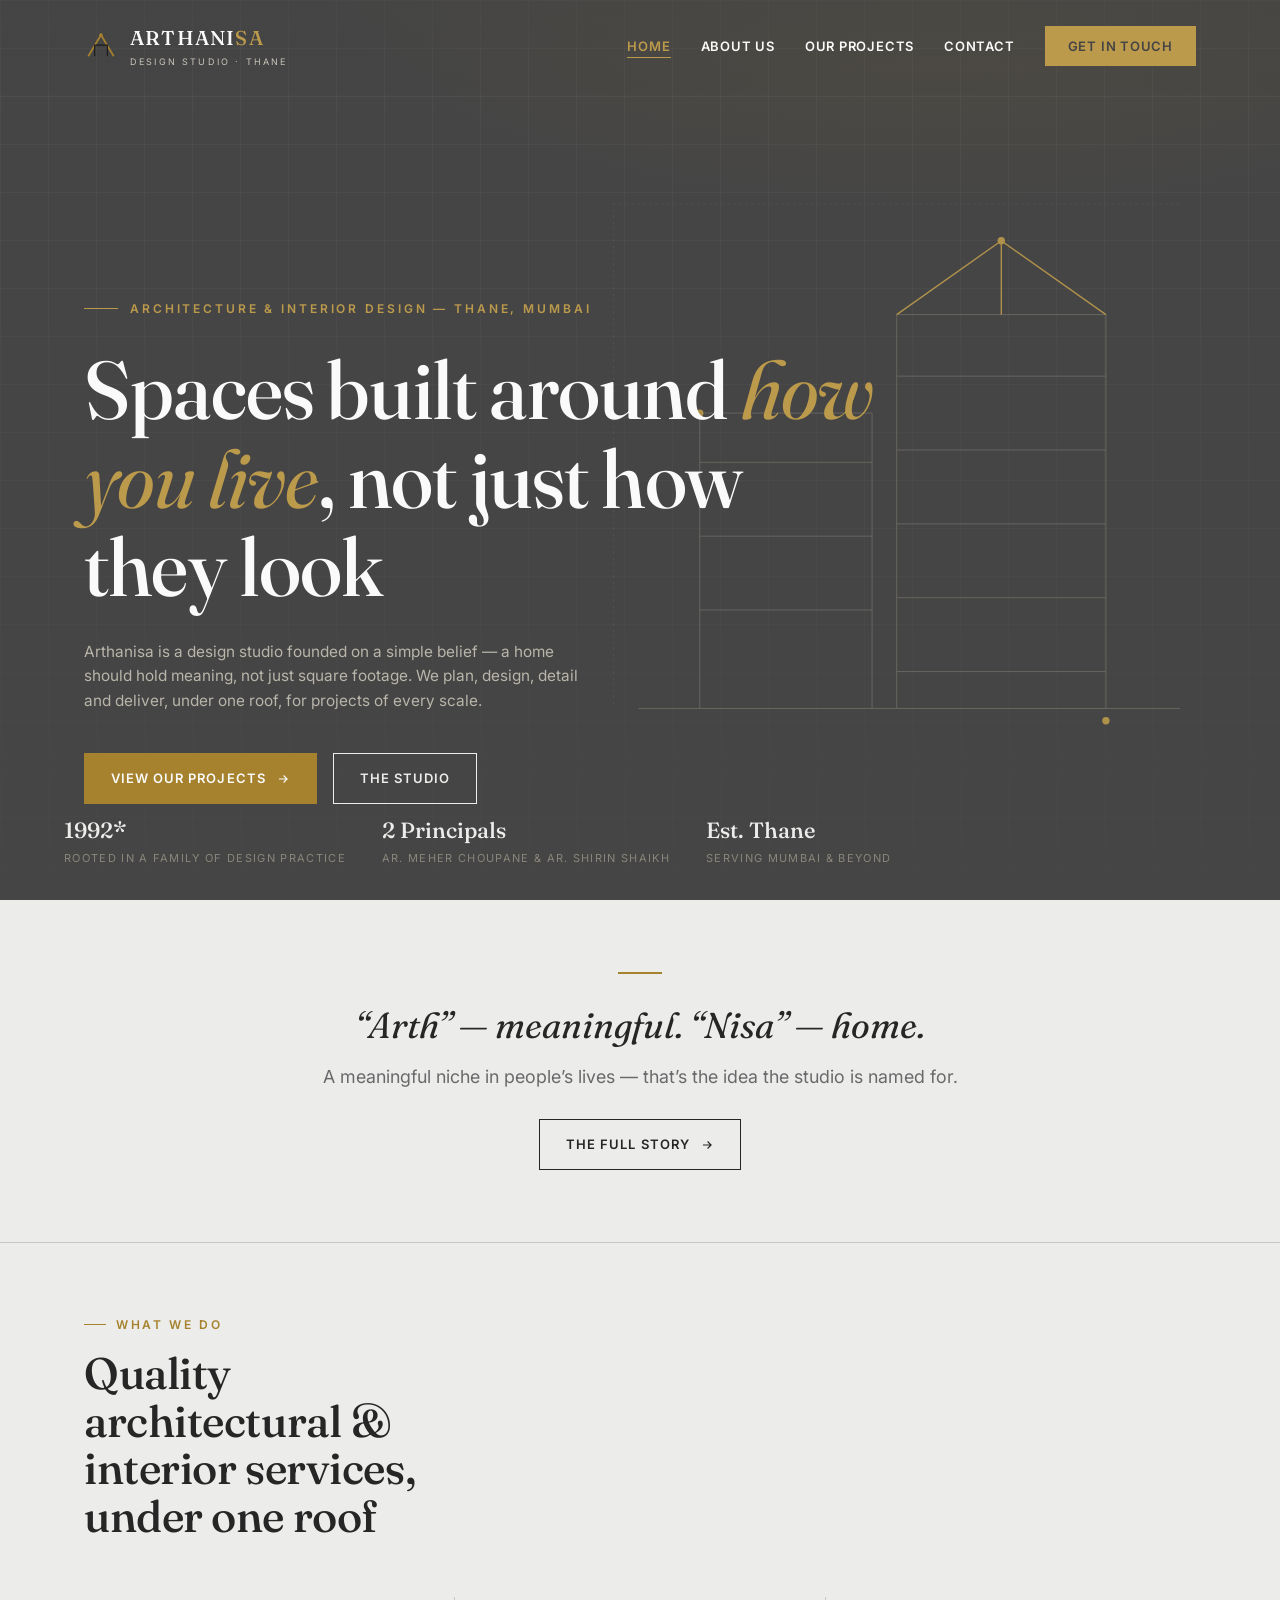
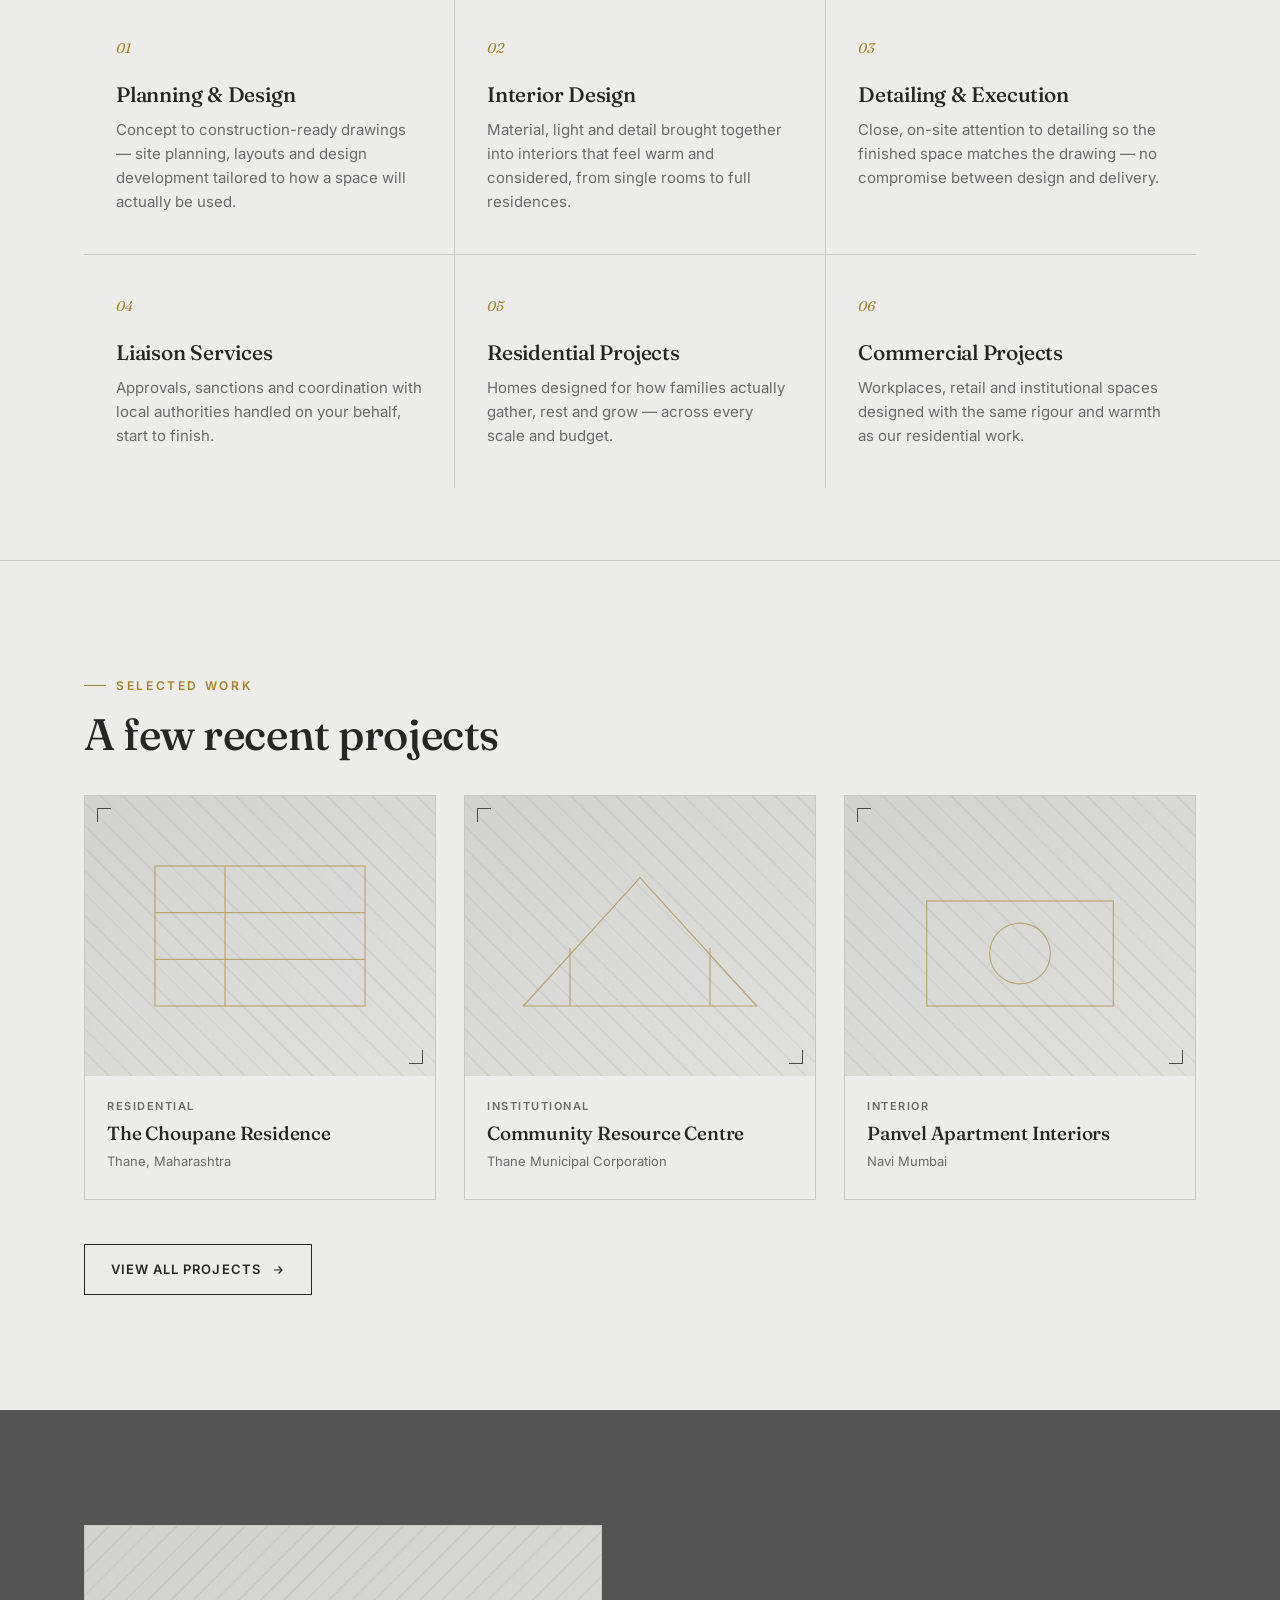
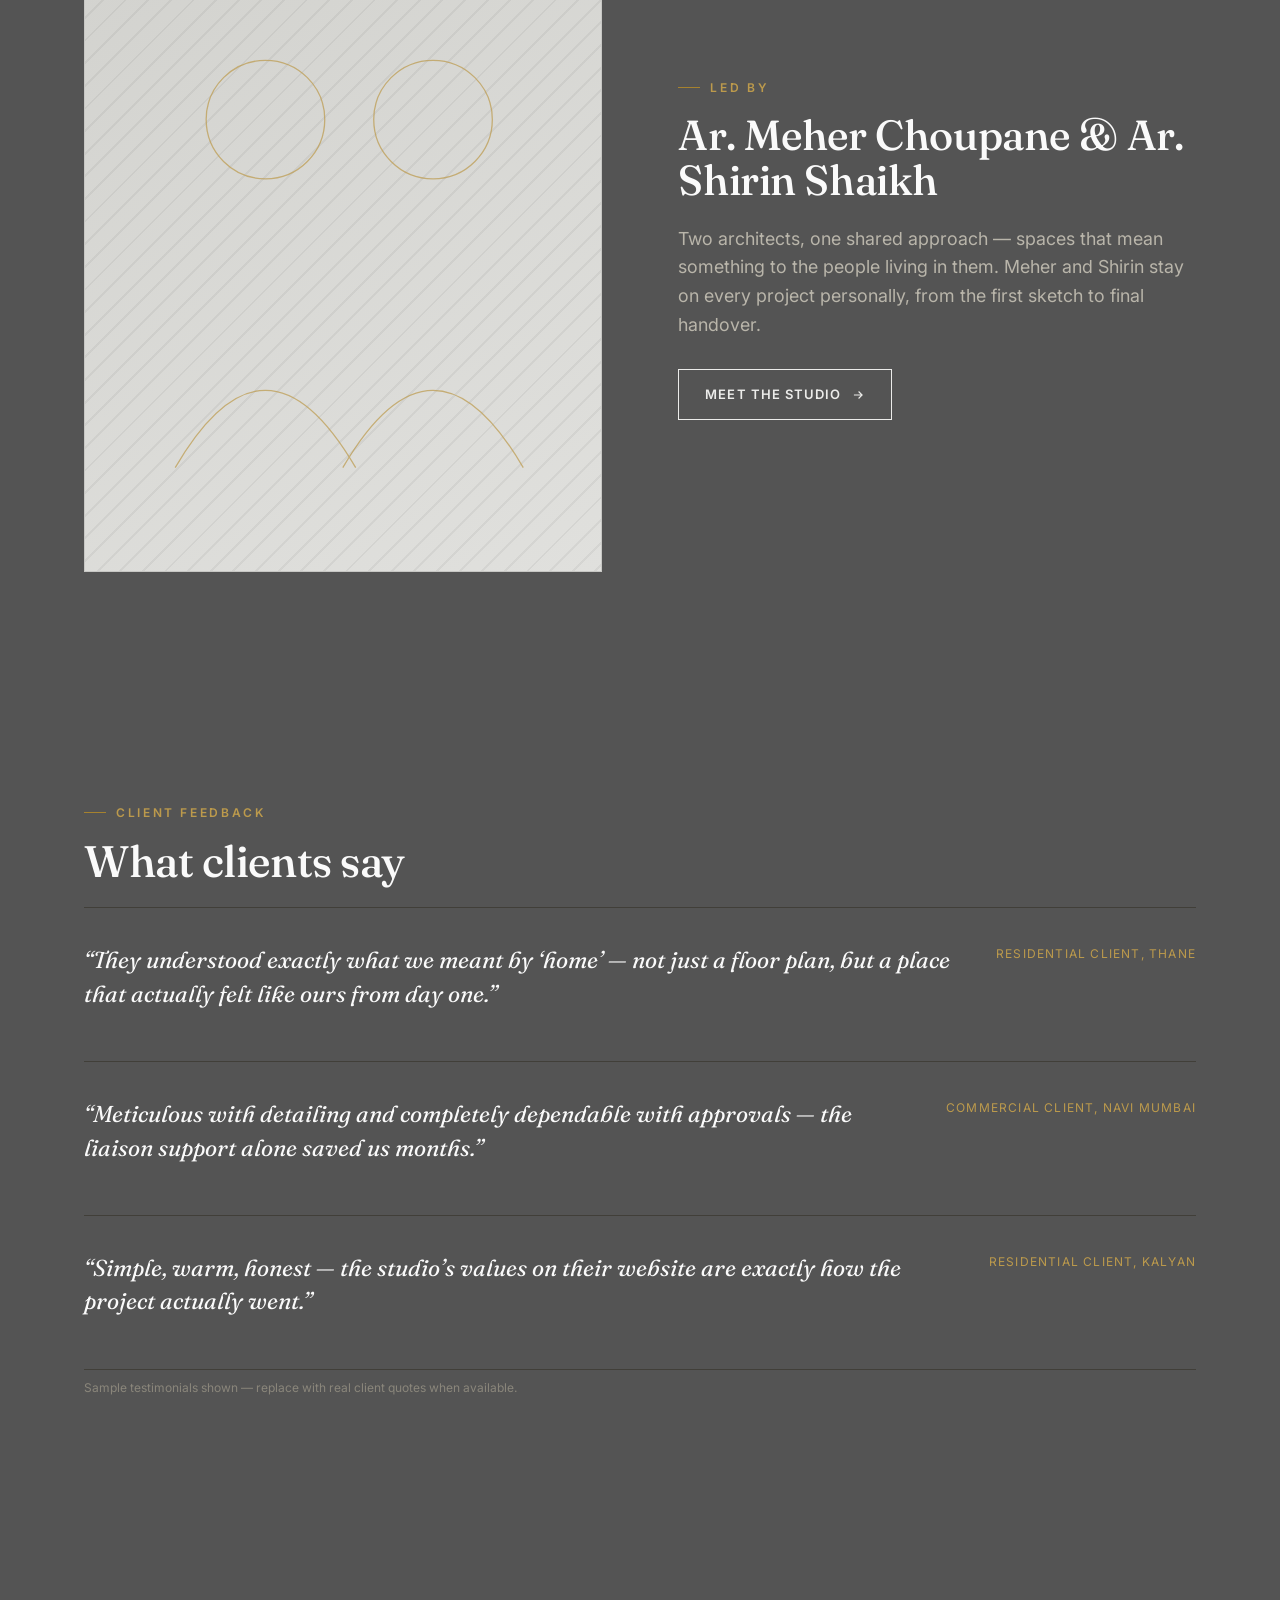
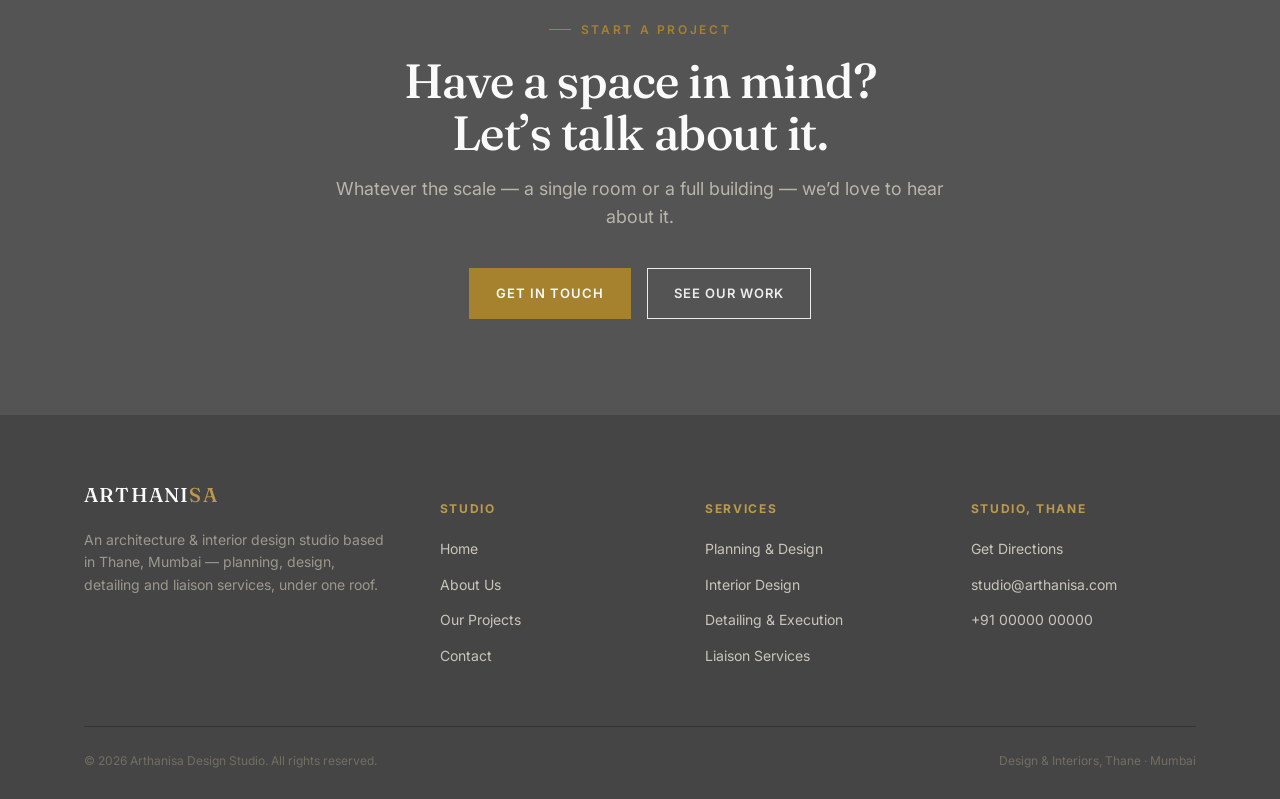
==== commit 932a9897: "Add files via upload" ====
--- a/index.html
+++ b/index.html
@@ -92,18 +92,15 @@
 </section>
 
 <!-- ================= PHILOSOPHY ================= -->
-<section class="section">
-  <div class="wrap">
-    <div class="eyebrow reveal">Where the name comes from</div>
-    <div class="philosophy reveal">
-      <blockquote>&ldquo;Arth&rdquo; — meaningful. &ldquo;Nisa&rdquo; — home. <em>Arthanisa</em>: a meaningful niche in people&rsquo;s lives.</blockquote>
-      <div>
-        <p class="lede">Arthanisa draws its name from two Sanskrit words — <em>Arth</em>, meaning meaningful, and <em>Nisa</em>, translating to home. Together, they describe exactly what we set out to design: not just buildings, but meaningful, niche spaces in the lives of the people who live in them.</p>
-        <p class="lede">Founded by Ar. Meher Choupane and co-founded by Ar. Shirin Shaikh, and based in Thane, Mumbai, the studio was built around a single idea — that architecture and interior design should sit under one roof, prioritising simplicity, warmth and honesty at every scale of project.</p>
-        <a href="about.html" class="btn" style="margin-top:8px;">Read Our Story
-          <svg viewBox="0 0 24 24" fill="none" stroke="currentColor" stroke-width="2"><path d="M5 12h14M13 6l6 6-6 6"/></svg>
-        </a>
-      </div>
+<section class="section section--tight">
+  <div class="wrap">
+    <div class="name-teaser reveal">
+      <span class="name-teaser__rule"></span>
+      <blockquote>&ldquo;Arth&rdquo; — meaningful. &ldquo;Nisa&rdquo; — home.</blockquote>
+      <p class="lede">A meaningful niche in people&rsquo;s lives — that&rsquo;s the idea the studio is named for.</p>
+      <a href="about.html" class="btn" style="margin-top:4px;">The Full Story
+        <svg viewBox="0 0 24 24" fill="none" stroke="currentColor" stroke-width="2"><path d="M5 12h14M13 6l6 6-6 6"/></svg>
+      </a>
     </div>
   </div>
 </section>
@@ -244,18 +241,27 @@
   </div>
 </section>
 
-<!-- ================= ENGAGEMENTS ================= -->
-<section class="section section--tight">
-  <div class="wrap">
-    <div class="eyebrow reveal center" style="justify-content:center;">Trusted engagements</div>
-    <div class="org-badges reveal">
-      <div class="org-badge"><span class="mark">MCGM</span><span class="name">MCGM<small>Municipal Corporation of Greater Mumbai</small></span></div>
-      <div class="org-badge"><span class="mark">TMC</span><span class="name">Thane Municipal Corporation<small>Local governing body, Thane</small></span></div>
-      <div class="org-badge"><span class="mark">PWD</span><span class="name">Public Works Department<small>Government of Maharashtra</small></span></div>
-      <div class="org-badge"><span class="mark">MHADA</span><span class="name">MHADA<small>Maharashtra Housing &amp; Area Development Authority</small></span></div>
-      <div class="org-badge"><span class="mark">MbPA</span><span class="name">Mumbai Port Authority<small>Major seaport authority, western coast of India</small></span></div>
-    </div>
-    <p class="form-note reveal" style="margin-top:14px;">Logo marks shown are placeholder initials — swap in the official artwork for each body before launch.</p>
+<!-- ================= CLIENT FEEDBACK ================= -->
+<section class="section section--dark">
+  <div class="wrap">
+    <div class="eyebrow reveal">Client feedback</div>
+    <h2 class="reveal" style="color:#FAFAFA; font-size:clamp(28px,3.6vw,44px); max-width:16ch;">What clients say</h2>
+
+    <div class="reveal">
+      <div class="testimonial">
+        <p>&ldquo;They understood exactly what we meant by &lsquo;home&rsquo; — not just a floor plan, but a place that actually felt like ours from day one.&rdquo;</p>
+        <span class="who">Residential client, Thane</span>
+      </div>
+      <div class="testimonial">
+        <p>&ldquo;Meticulous with detailing and completely dependable with approvals — the liaison support alone saved us months.&rdquo;</p>
+        <span class="who">Commercial client, Navi Mumbai</span>
+      </div>
+      <div class="testimonial">
+        <p>&ldquo;Simple, warm, honest — the studio&rsquo;s values on their website are exactly how the project actually went.&rdquo;</p>
+        <span class="who">Residential client, Kalyan</span>
+      </div>
+    </div>
+    <p class="form-note reveal" style="margin-top:8px; color:#8A867B;">Sample testimonials shown — replace with real client quotes when available.</p>
   </div>
 </section>
 
--- a/style.css
+++ b/style.css
@@ -232,75 +232,58 @@
 
 .site-header.is-scrolled .nav-toggle{ display:flex; }
 
-/* the compact dropdown — a frosted glass panel anchored under the toggle, with a
-   gold accent edge and numbered rows to match the studio's editorial number-card
-   language elsewhere on the site. Animates in on open rather than snapping. */
+/* the compact dropdown — a clean, solid panel anchored under the toggle. */
 .site-header.is-scrolled .nav-links{
-  display:flex; flex-direction:column; align-items:stretch; gap:0;
-  position:absolute; top:calc(100% + 14px); right:0;
-  background:rgba(236,236,234,0.88);
-  backdrop-filter:blur(20px) saturate(1.1); -webkit-backdrop-filter:blur(20px) saturate(1.1);
-  border:1px solid var(--grey-line); border-top:2px solid var(--gold);
-  box-shadow:0 24px 48px rgba(28,28,28,.18);
-  padding:10px 22px; min-width:236px;
-  counter-reset:navcount;
-  opacity:0; visibility:hidden; pointer-events:none;
-  transform:translateY(-10px);
-  transition:opacity .3s var(--ease), transform .3s var(--ease), visibility .3s;
+  display:none;
+  flex-direction:column; align-items:stretch; gap:0;
+  position:absolute; top:calc(100% + 12px); right:0;
+  background:var(--paper);
+  border:1px solid var(--grey-line);
+  box-shadow:0 20px 44px rgba(28,28,28,.16);
+  padding:8px 24px; min-width:220px;
 }
 .site-header.is-scrolled .nav-links.is-open{
-  opacity:1; visibility:visible; pointer-events:auto; transform:translateY(0);
+  display:flex;
+  animation:navDropdownIn .22s var(--ease) both;
 }
 .site-header.is-scrolled .nav-links li{
-  display:flex; align-items:center; gap:14px;
   border-bottom:1px solid var(--grey-line);
 }
-.site-header.is-scrolled .nav-links li:not(:last-child)::before{
-  counter-increment:navcount;
-  content:counter(navcount, decimal-leading-zero);
-  font-family:var(--font-display); font-style:italic; font-size:12px;
-  color:var(--gold); flex:none;
-}
-.site-header.is-scrolled .nav-links li:last-child{ border-bottom:none; padding-top:10px; }
-.site-header.is-scrolled .nav-links a{ color:var(--ink); padding:12px 0; flex:1; }
-.site-header.is-scrolled .nav-links a::after{ display:none; }
+.site-header.is-scrolled .nav-links li:last-child{ border-bottom:none; padding:10px 0 8px; }
+.site-header.is-scrolled .nav-links a{
+  display:block; color:var(--ink); padding:13px 0;
+}
 .site-header.is-scrolled .nav-links a.is-active{ color:var(--gold); }
 .site-header.is-scrolled .nav-links a.nav-cta{
-  width:100%; margin:2px 0 8px; text-align:center; justify-content:center;
+  display:flex; justify-content:center; text-align:center;
   border-color:var(--gold); background:var(--gold); color:var(--white);
 }
 .site-header.is-scrolled .nav-links a.nav-cta:hover{ background:transparent; color:var(--gold); }
+
+@keyframes navDropdownIn{
+  from{ opacity:0; transform:translateY(-8px); }
+  to{ opacity:1; transform:translateY(0); }
+}
 
 @media (max-width:820px){
   /* never enough room for the full row — toggle + dropdown from the start */
   .nav-toggle{ display:flex; }
   .nav-links{
-    display:flex; flex-direction:column; align-items:stretch; gap:0;
-    position:absolute; top:calc(100% + 14px); right:0;
-    background:rgba(236,236,234,0.9);
-    backdrop-filter:blur(20px) saturate(1.1); -webkit-backdrop-filter:blur(20px) saturate(1.1);
-    border:1px solid var(--grey-line); border-top:2px solid var(--gold);
-    box-shadow:0 24px 48px rgba(28,28,28,.18);
-    padding:10px 20px; min-width:220px; max-width:82vw;
-    counter-reset:navcount;
-    opacity:0; visibility:hidden; pointer-events:none;
-    transform:translateY(-10px);
-    transition:opacity .3s var(--ease), transform .3s var(--ease), visibility .3s;
+    display:none;
+    flex-direction:column; align-items:stretch; gap:0;
+    position:absolute; top:calc(100% + 12px); right:0;
+    background:var(--paper);
+    border:1px solid var(--grey-line);
+    box-shadow:0 20px 44px rgba(28,28,28,.16);
+    padding:8px 22px; min-width:210px; max-width:82vw;
   }
-  .nav-links.is-open{ opacity:1; visibility:visible; pointer-events:auto; transform:translateY(0); }
-  .nav-links li{ display:flex; align-items:center; gap:14px; border-bottom:1px solid var(--grey-line); }
-  .nav-links li:not(:last-child)::before{
-    counter-increment:navcount;
-    content:counter(navcount, decimal-leading-zero);
-    font-family:var(--font-display); font-style:italic; font-size:12px;
-    color:var(--gold); flex:none;
-  }
-  .nav-links li:last-child{ border-bottom:none; padding-top:10px; }
-  .nav-links a{ color:var(--ink) !important; padding:12px 0; flex:1; }
-  .nav-links a::after{ display:none; }
+  .nav-links.is-open{ display:flex; animation:navDropdownIn .22s var(--ease) both; }
+  .nav-links li{ border-bottom:1px solid var(--grey-line); }
+  .nav-links li:last-child{ border-bottom:none; padding:10px 0 8px; }
+  .nav-links a{ display:block; color:var(--ink) !important; padding:13px 0; }
   .nav-links a.is-active{ color:var(--gold) !important; }
   .nav-links a.nav-cta{
-    width:100%; margin:2px 0 8px; text-align:center; justify-content:center;
+    display:flex; justify-content:center; text-align:center;
     border-color:var(--gold) !important; background:var(--gold) !important; color:var(--white) !important;
   }
   .nav-links a.nav-cta:hover{ background:transparent !important; color:var(--gold) !important; }
@@ -392,6 +375,15 @@
 }
 .philosophy blockquote em{ color:var(--gold); font-style:italic; }
 @media (max-width:820px){ .philosophy{ grid-template-columns:1fr; } }
+
+/* ---------- homepage name-origin teaser (short form of the About page story) ---------- */
+.name-teaser{ max-width:640px; margin:0 auto; text-align:center; }
+.name-teaser__rule{ display:block; width:44px; height:2px; background:var(--gold); margin:0 auto 28px; }
+.name-teaser blockquote{
+  margin:0 0 14px; font-family:var(--font-display); font-weight:400; font-style:italic;
+  font-size:clamp(24px,3vw,36px); line-height:1.3; color:var(--ink);
+}
+.name-teaser .lede{ margin:0 auto 24px; }
 
 /* ---------- number cards / expertise ---------- */
 .card-grid{ display:grid; grid-template-columns:repeat(3,1fr); gap:1px; background:var(--grey-line); margin-top:56px; }
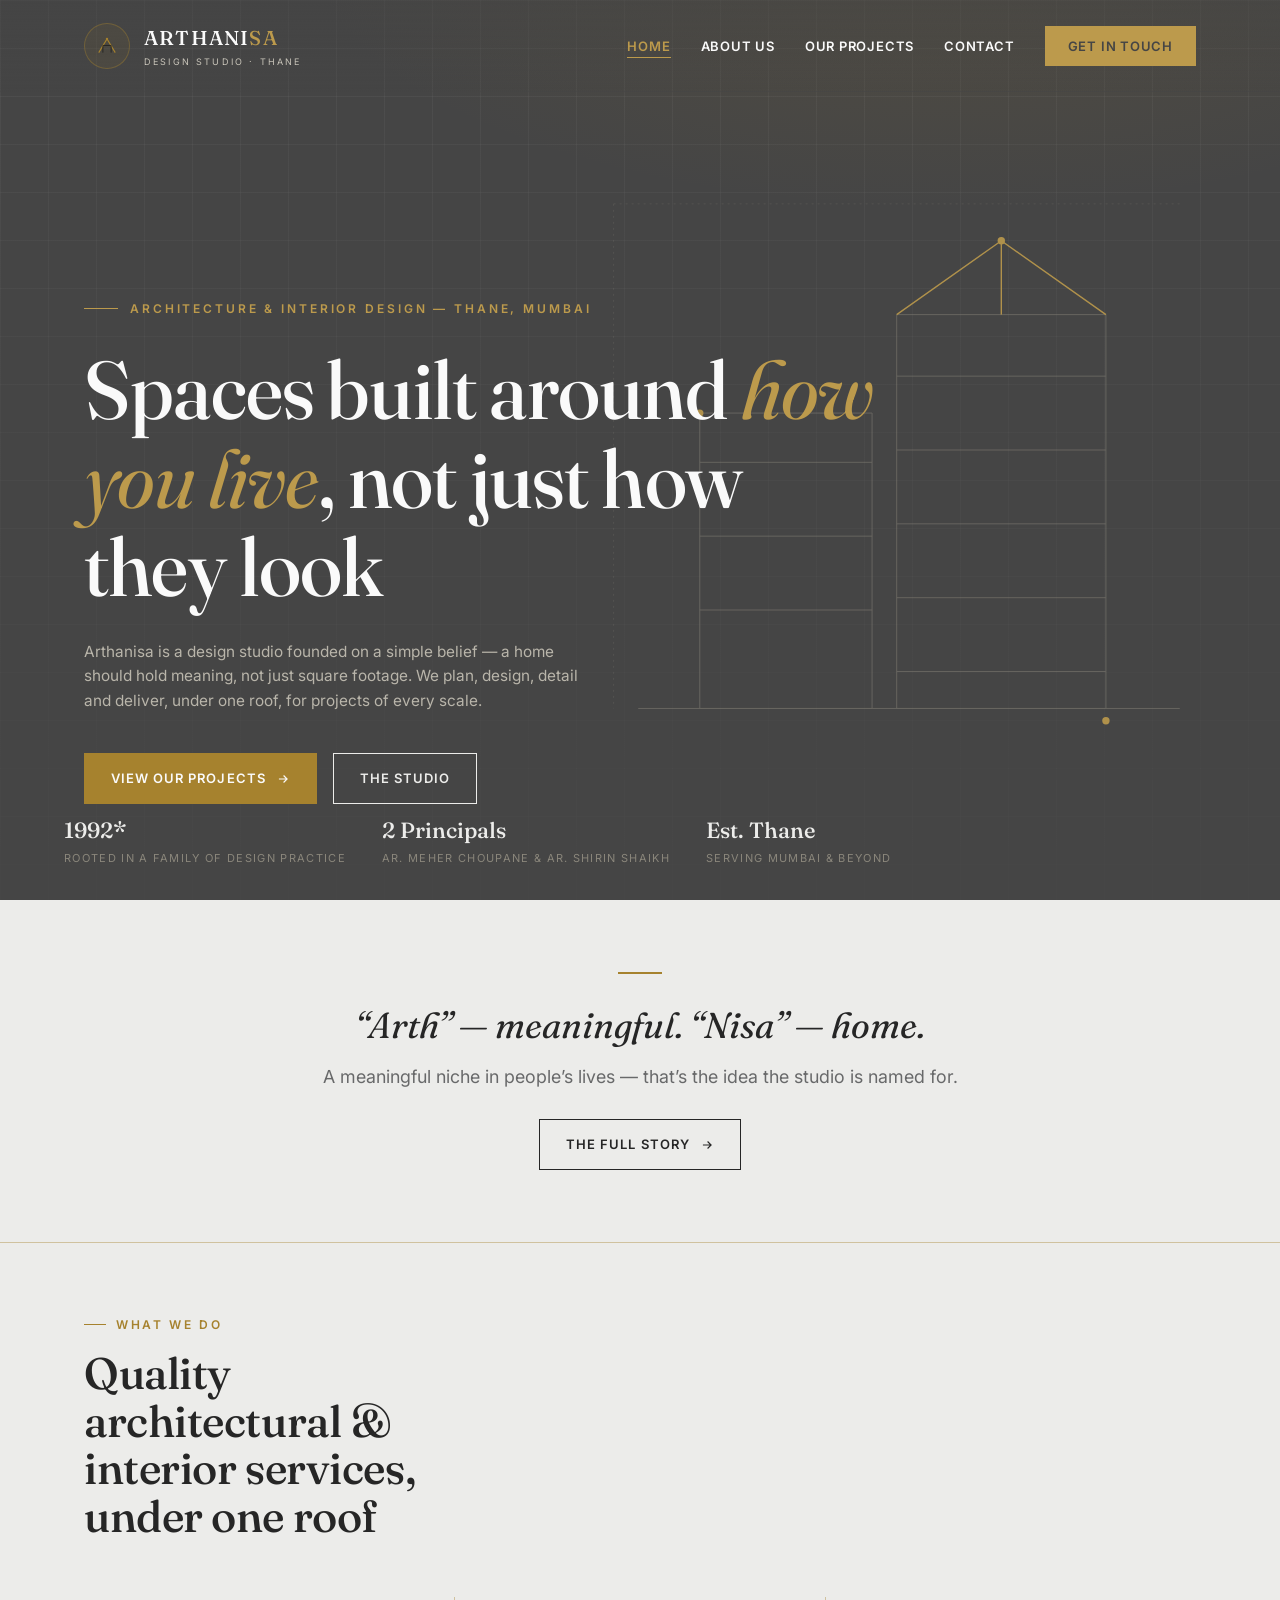
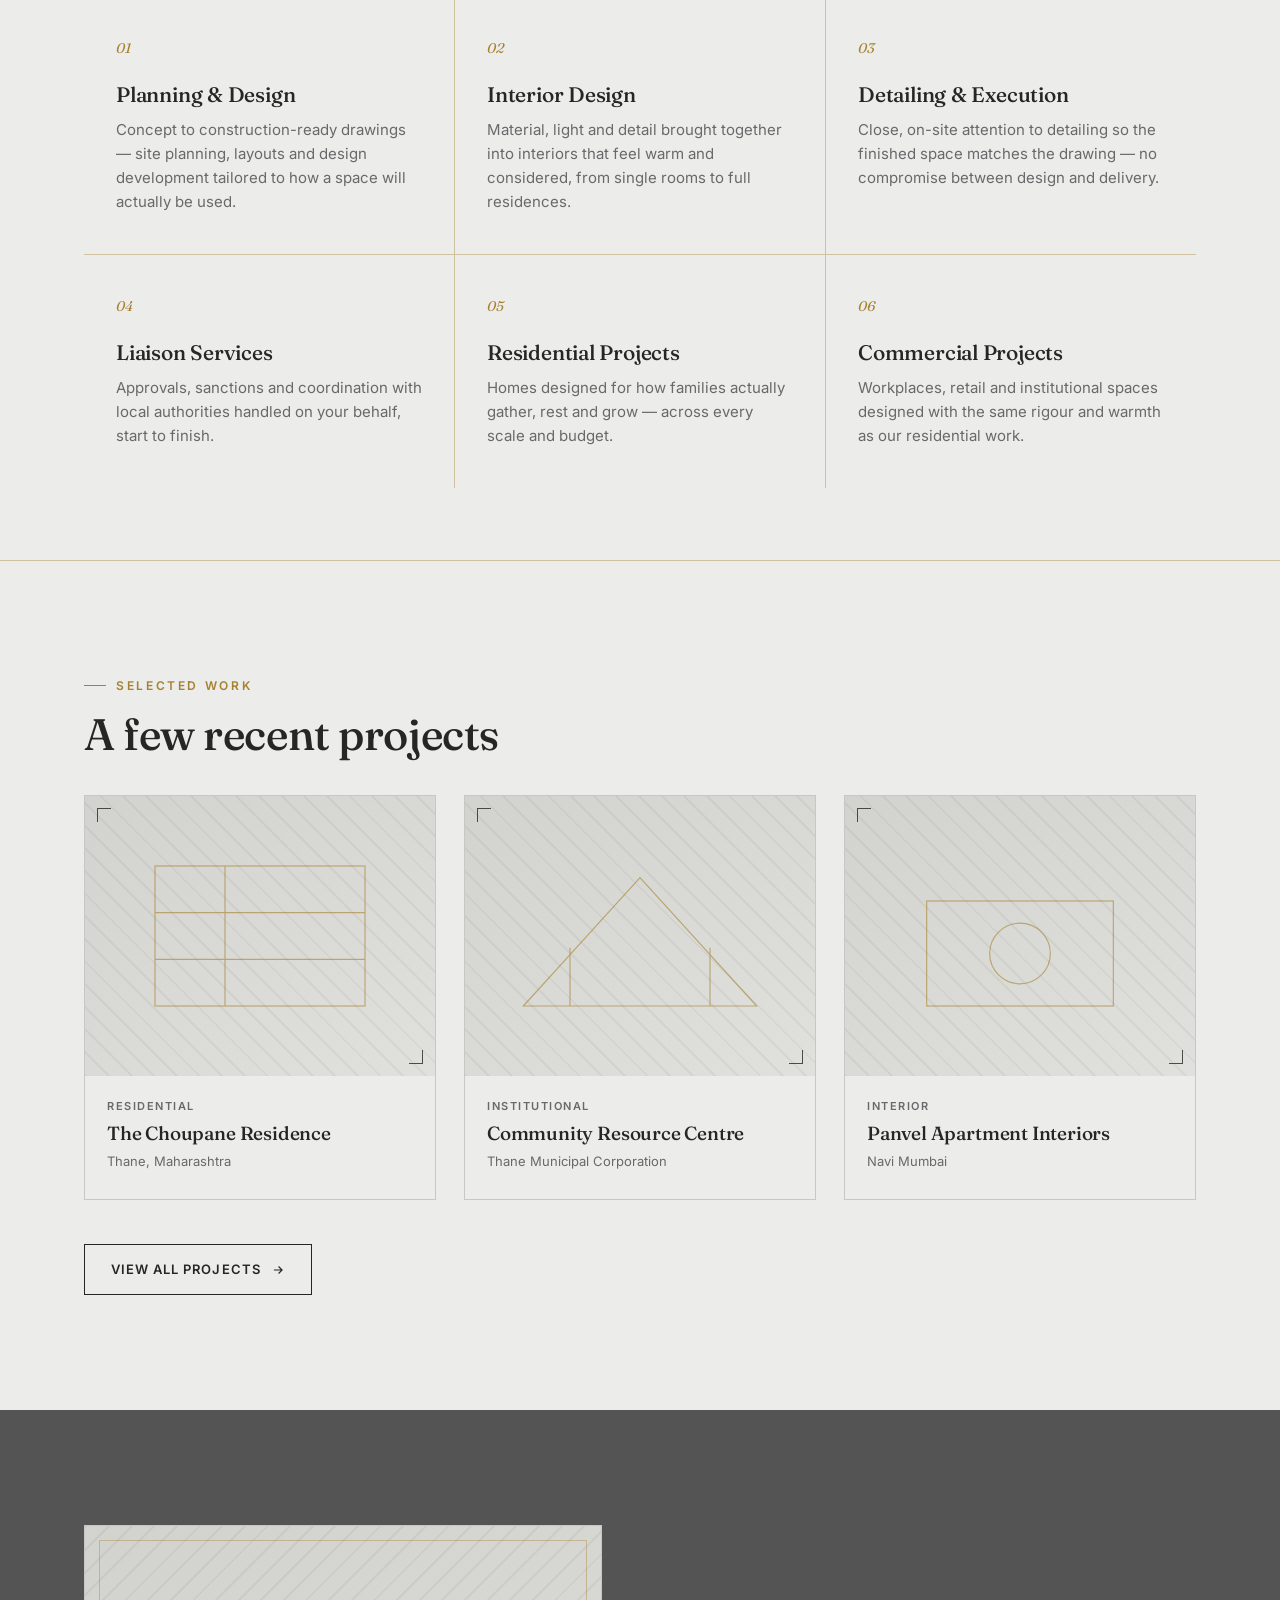
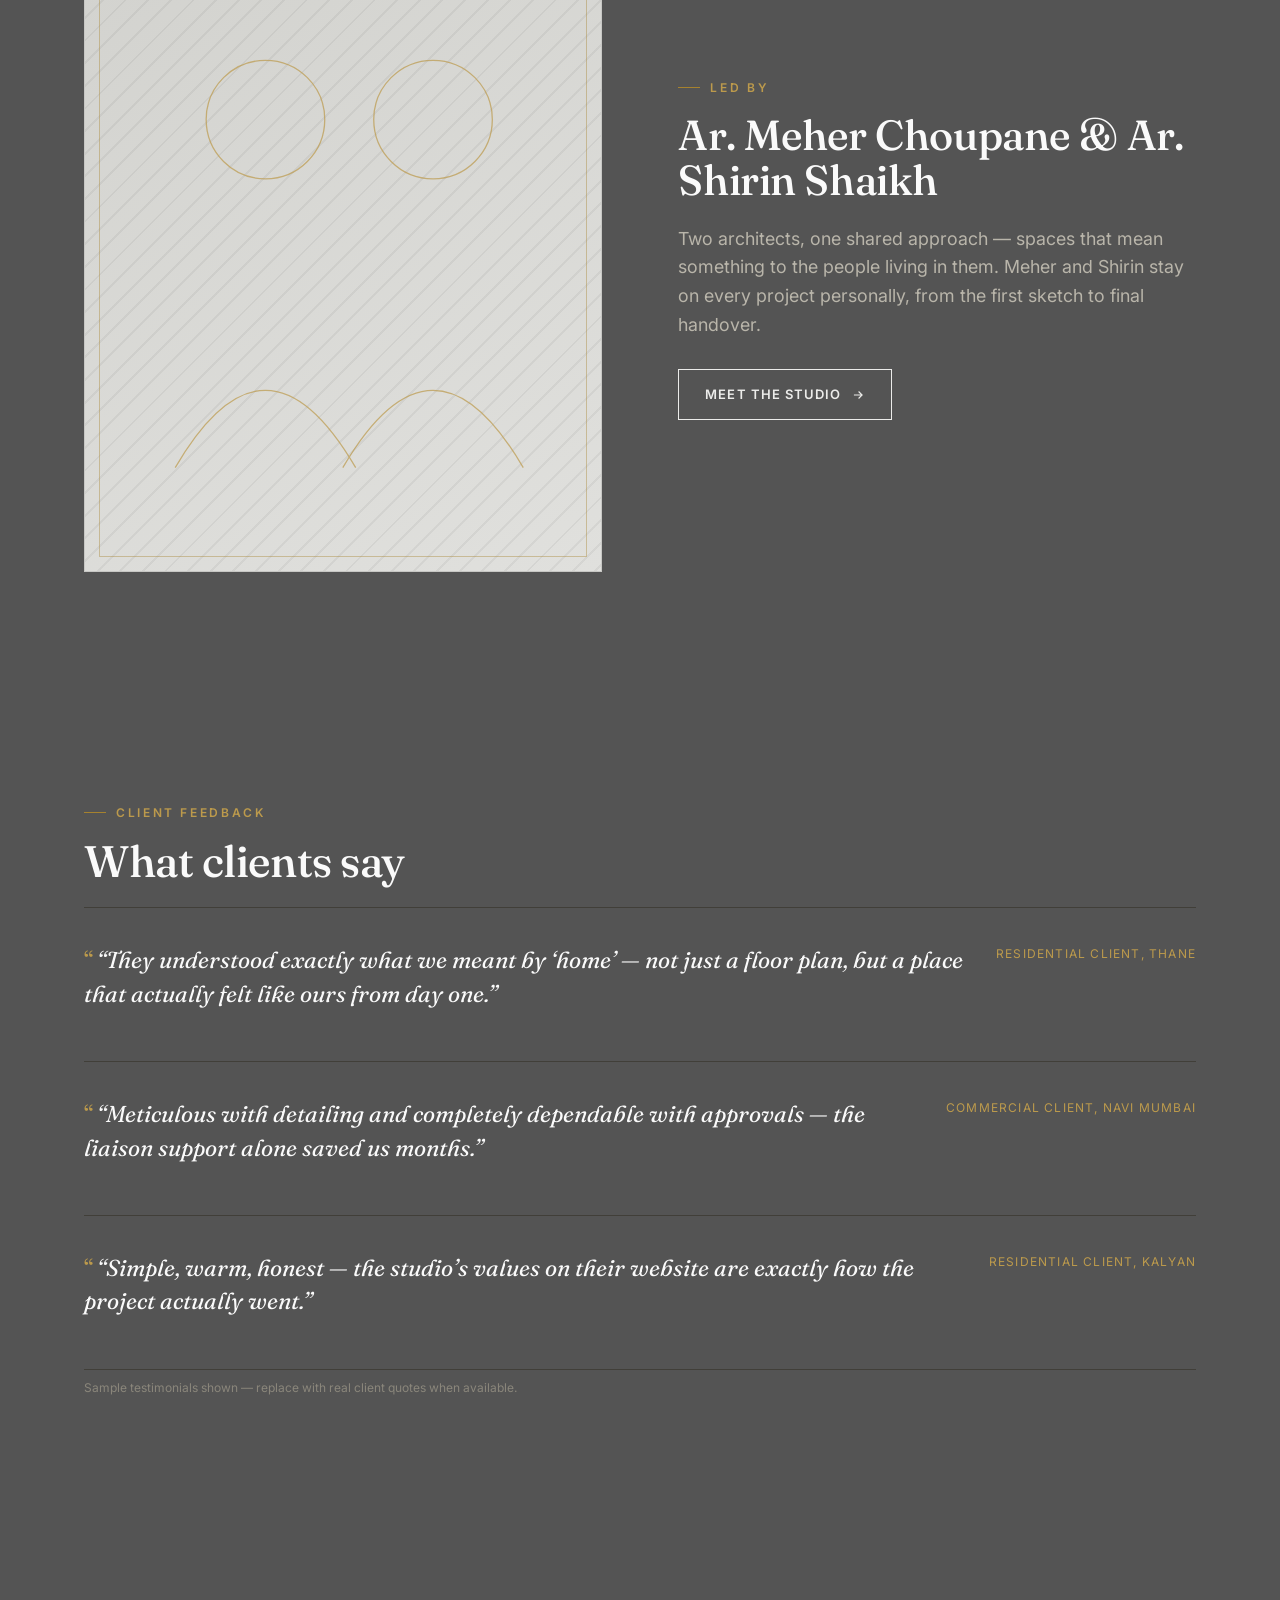
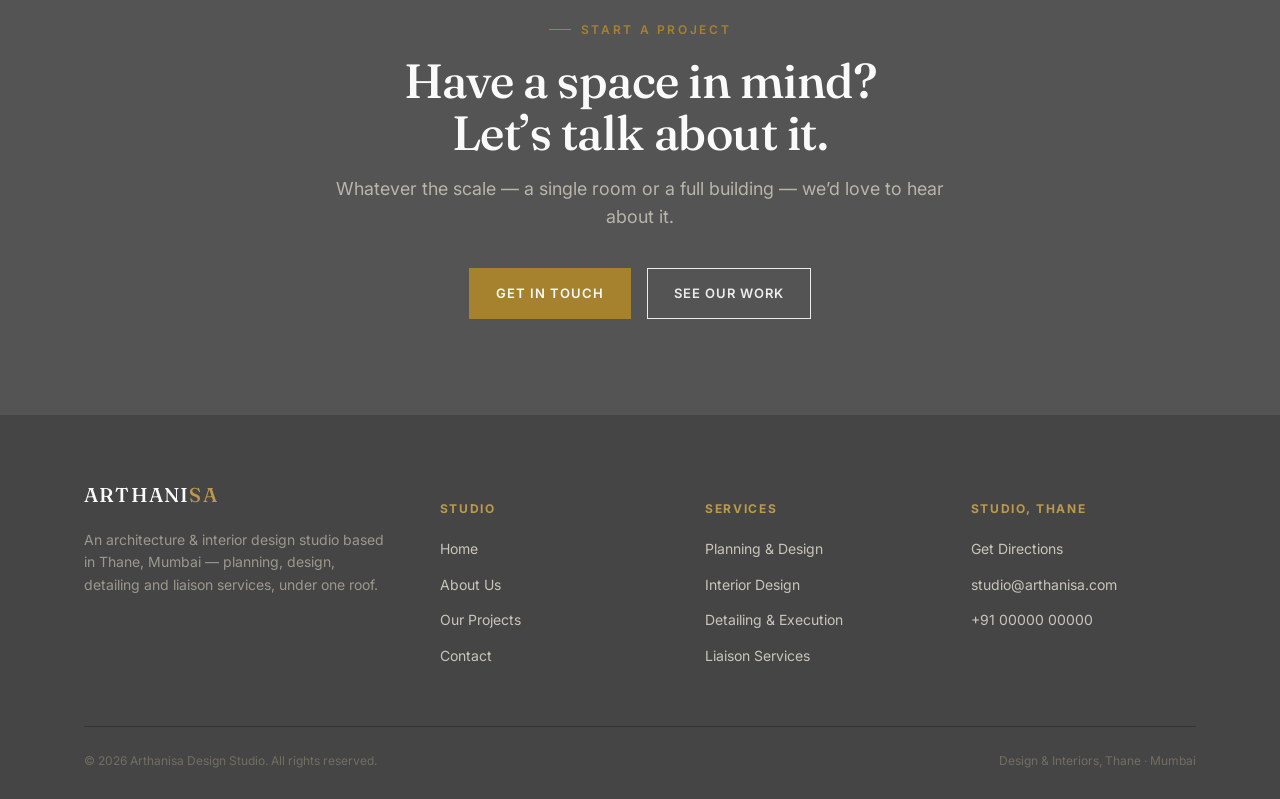
==== commit ff9658be: "Add files via upload" ====
--- a/index.html
+++ b/index.html
@@ -15,11 +15,13 @@
 <header class="site-header">
   <div class="wrap">
     <a href="index.html" class="logo">
-      <svg class="logo-mark" viewBox="0 0 40 40" fill="none" xmlns="http://www.w3.org/2000/svg">
-        <path d="M5 32 L20 7 L35 32" stroke="#A6822E" stroke-width="2"/>
-        <path d="M12.5 32 V19 H27.5 V32" stroke="#1C1C1C" stroke-width="1.4"/>
-        <circle cx="20" cy="7" r="2.1" fill="#A6822E"/>
-      </svg>
+      <span class="logo-badge">
+        <svg class="logo-mark" viewBox="0 0 40 40" fill="none" xmlns="http://www.w3.org/2000/svg">
+          <path d="M5 32 L20 7 L35 32" stroke="#A6822E" stroke-width="2"/>
+          <path d="M12.5 32 V19 H27.5 V32" stroke="#1C1C1C" stroke-width="1.4"/>
+          <circle cx="20" cy="7" r="2.1" fill="#A6822E"/>
+        </svg>
+      </span>
       <span>
         <span class="logo-word">ARTHANI<em>SA</em></span>
         <span class="logo-sub">Design Studio · Thane</span>
--- a/style.css
+++ b/style.css
@@ -18,10 +18,14 @@
   --grey-text:  #68696A;
   --grey-line:  #C7C7C4;
 
-  /* gold — used sparingly, as an accent only */
+  /* gold foil — pulled up from an accent into a true second theme colour,
+     to match the foil-stamped grey/charcoal cards this palette is built from */
   --gold:       #A6822E;
   --gold-2:     #BC9A4C;
   --gold-soft:  rgba(166,130,46,0.14);
+  --gold-line:  rgba(166,130,46,0.4);
+  --gold-deep:  #8A6A24;
+  --onyx:       #1A1A1A;
 
   --white:      #FAFAFA;
 
@@ -88,7 +92,7 @@
 .section--tight{ padding:clamp(40px,6vw,72px) 0; }
 .section--dark{ background:var(--charcoal); color:var(--paper); }
 .section--dark .eyebrow{ color:var(--gold-2); }
-.grid-line-top{ border-top:1px solid var(--grey-line); }
+.grid-line-top{ border-top:1px solid var(--gold-line); }
 .center{ text-align:center; }
 .lede{
   font-size:clamp(17px,1.4vw,19px);
@@ -110,13 +114,26 @@
   font-weight:600;
   background:transparent;
   cursor:pointer;
+  position:relative;
+  overflow:hidden;
   transition:background .35s var(--ease), color .35s var(--ease), border-color .35s var(--ease);
 }
 .btn:hover{ background:var(--ink); color:var(--white); }
 .btn--gold{ border-color:var(--gold); background:var(--gold); color:var(--white); }
 .btn--gold:hover{ background:var(--gold-2); border-color:var(--gold-2); color:var(--white); }
+.btn--gold::after{
+  content:"";
+  position:absolute; top:0; left:-60%; width:40%; height:100%;
+  background:linear-gradient(115deg, transparent, rgba(255,255,255,0.45), transparent);
+  transform:skewX(-18deg);
+  transition:left .6s var(--ease);
+  pointer-events:none;
+}
+.btn--gold:hover::after{ left:130%; }
 .btn--on-dark{ border-color:var(--paper); color:var(--paper); }
 .btn--on-dark:hover{ background:var(--paper); color:var(--ink); }
+.btn--foil{ border-color:var(--gold-line); color:var(--gold-deep); }
+.btn--foil:hover{ background:var(--gold); border-color:var(--gold); color:var(--white); }
 .btn svg{ width:14px; height:14px; transition:transform .35s var(--ease); }
 .btn:hover svg{ transform:translateX(4px); }
 
@@ -154,8 +171,16 @@
 }
 .site-header .wrap{ display:flex; align-items:center; justify-content:space-between; gap:20px; }
 
-.logo{ display:flex; align-items:center; gap:12px; position:relative; z-index:101; flex:none; }
-.logo-mark{ width:34px; height:34px; flex:none; }
+.logo{ display:flex; align-items:center; gap:14px; position:relative; z-index:101; flex:none; }
+.logo-badge{
+  display:flex; align-items:center; justify-content:center;
+  width:46px; height:46px; flex:none; border-radius:50%;
+  border:1px solid var(--gold-line);
+  background:rgba(166,130,46,0.08);
+  transition:border-color .4s var(--ease), background .4s var(--ease);
+}
+.site-header.is-scrolled .logo-badge{ border-color:var(--gold); background:var(--gold-soft); }
+.logo-mark{ width:22px; height:22px; flex:none; }
 .logo-mark path{ transition:stroke .4s var(--ease); }
 .logo-word{
   font-family:var(--font-display);
@@ -359,7 +384,13 @@
   color:var(--paper);
   overflow:hidden;
 }
+.page-hero::before{
+  content:""; position:absolute; inset:-20% -10% auto -10%; height:80%;
+  background:radial-gradient(55% 60% at 78% 15%, rgba(166,130,46,0.16), transparent 70%);
+  pointer-events:none;
+}
 .page-hero .hero-grid{ mask-image:linear-gradient(to bottom, rgba(0,0,0,.9), rgba(0,0,0,.35)); }
+.page-hero .wrap{ position:relative; z-index:1; }
 .page-hero h1{ font-size:clamp(38px,5.6vw,64px); color:var(--white); max-width:14ch; }
 .page-hero .lede{ color:#B9B5AA; max-width:560px; }
 .page-hero .eyebrow{ color:var(--gold-2); }
@@ -386,7 +417,7 @@
 .name-teaser .lede{ margin:0 auto 24px; }
 
 /* ---------- number cards / expertise ---------- */
-.card-grid{ display:grid; grid-template-columns:repeat(3,1fr); gap:1px; background:var(--grey-line); margin-top:56px; }
+.card-grid{ display:grid; grid-template-columns:repeat(3,1fr); gap:1px; background:var(--gold-line); margin-top:56px; }
 .exp-card{ background:var(--paper); padding:40px 32px; position:relative; }
 .exp-card .num{ font-family:var(--font-display); font-style:italic; color:var(--gold); font-size:14px; margin-bottom:24px; display:block; }
 .exp-card h3{ font-size:21px; margin-bottom:12px; }
@@ -394,7 +425,7 @@
 @media (max-width:880px){ .card-grid{ grid-template-columns:1fr; } }
 
 /* ---------- founders ---------- */
-.founders{ display:grid; grid-template-columns:repeat(2,1fr); gap:1px; background:var(--grey-line); margin-top:56px; }
+.founders{ display:grid; grid-template-columns:repeat(2,1fr); gap:1px; background:var(--gold-line); margin-top:56px; }
 .founder{ background:var(--paper); padding:44px; }
 .founder-photo{
   width:100%; aspect-ratio:4/5; margin-bottom:28px;
@@ -404,6 +435,10 @@
   position:relative; overflow:hidden;
   border:1px solid var(--grey-line);
 }
+.founder-photo::after{
+  content:""; position:absolute; inset:12px;
+  border:1px solid var(--gold-line); pointer-events:none;
+}
 .founder-photo .initials{
   position:absolute; inset:0; display:flex; align-items:center; justify-content:center;
   font-family:var(--font-display); font-size:clamp(48px,6vw,72px); color:var(--gold); opacity:.85;
@@ -418,11 +453,13 @@
 .value-item{ padding-top:22px; border-top:1px solid var(--grey-line); }
 .value-item h4{ font-size:17px; margin-bottom:8px; }
 .value-item p{ color:var(--grey-text); font-size:14px; margin:0; }
+.section--dark .value-item{ border-top-color:#6B6B68; }
+.section--dark .value-item p{ color:#C9C5BA; }
 @media (max-width:880px){ .value-list{ grid-template-columns:repeat(2,1fr); } }
 @media (max-width:520px){ .value-list{ grid-template-columns:1fr; } }
 
 /* ---------- engagements / empanelled bodies, with a logo mark each ---------- */
-.org-badges{ display:flex; flex-wrap:wrap; gap:1px; background:var(--grey-line); margin-top:16px; }
+.org-badges{ display:flex; flex-wrap:wrap; gap:1px; background:var(--gold-line); margin-top:16px; }
 .org-badge{
   flex:1 1 220px; min-height:96px; padding:20px 22px;
   background:var(--paper);
@@ -431,6 +468,7 @@
 .org-badge .mark{
   flex:none; width:48px; height:48px; border-radius:50%;
   background:var(--charcoal); color:var(--paper);
+  border:1px solid var(--gold-line);
   display:flex; align-items:center; justify-content:center;
   font-family:var(--font-display); font-size:14px; font-weight:600; letter-spacing:.02em;
 }
@@ -474,6 +512,10 @@
   display:flex; align-items:center; justify-content:center;
   background:var(--paper-2);
 }
+.pf-tile.pf-map::after{
+  content:""; position:absolute; inset:14px;
+  border:1px solid var(--gold-line); pointer-events:none;
+}
 .pf-meta h3{ font-size:clamp(21px,2.2vw,26px); margin:6px 0 0; }
 .pf-meta .tag{ display:block; margin-bottom:6px; }
 .pf-specs{
@@ -492,8 +534,9 @@
 .project-grid{ display:grid; grid-template-columns:repeat(3,1fr); gap:28px; margin-top:36px; }
 .project-card{
   display:block; border:1px solid var(--grey-line); overflow:hidden; background:var(--paper);
-  transition:transform .1s;
-}
+  transition:transform .1s, border-color .3s var(--ease);
+}
+.project-card:hover{ border-color:var(--gold); }
 .project-thumb{
   aspect-ratio:5/4; position:relative; overflow:hidden;
   background:
@@ -515,26 +558,34 @@
 .project-card.is-hidden{ display:none; }
 /* project-feature.is-hidden already declared above, next to .project-feature */
 
-/* ---------- process / timeline ---------- */
-.process{ counter-reset:step; margin-top:56px; }
-.process-item{
-  display:grid; grid-template-columns:120px 1fr; gap:28px;
-  padding:28px 0; border-top:1px solid var(--grey-line);
-}
-.process-item:last-child{ border-bottom:1px solid var(--grey-line); }
-.process-item .step{
-  font-family:var(--font-display); font-style:italic; color:var(--gold); font-size:15px;
-}
-.process-item h4{ font-size:19px; margin-bottom:6px; }
-.process-item p{ color:var(--grey-text); margin:0; font-size:15px; max-width:60ch; }
-@media (max-width:620px){ .process-item{ grid-template-columns:1fr; gap:6px; } }
+/* ---------- process / offer grid (2x2 compact boxes) ---------- */
+.process-grid{
+  display:grid; grid-template-columns:repeat(2,1fr); gap:1px;
+  background:var(--gold-line); margin-top:56px;
+}
+.process-box{
+  background:var(--paper);
+  padding:28px 30px;
+}
+.process-box .step{
+  font-family:var(--font-display); font-style:italic; color:var(--gold); font-size:13px;
+  display:block; margin-bottom:10px;
+}
+.process-box h4{ font-size:19px; margin-bottom:8px; }
+.process-box p{ color:var(--grey-text); margin:0; font-size:14.5px; max-width:38ch; }
+@media (max-width:620px){
+  .process-grid{ grid-template-columns:1fr; }
+  .process-box{ padding:24px 22px; }
+}
 
 /* ---------- testimonials ---------- */
 .testimonial{
   border-top:1px solid #413F39; padding:36px 0; display:grid; grid-template-columns:1fr auto; gap:24px; align-items:start;
+  position:relative;
 }
 .testimonial:last-child{ border-bottom:1px solid #413F39; }
 .testimonial p{ font-family:var(--font-display); font-style:italic; font-size:clamp(18px,2vw,23px); margin:0 0 14px; color:var(--white); line-height:1.45; }
+.testimonial p::before{ content:"\201C"; color:var(--gold-2); font-style:normal; margin-right:4px; }
 .testimonial .who{ font-size:12px; letter-spacing:.1em; text-transform:uppercase; color:var(--gold-2); }
 @media (max-width:700px){ .testimonial{ grid-template-columns:1fr; } }
 
@@ -595,4 +646,8 @@
   border:1px solid var(--grey-line);
   position:relative;
 }
+.figure-panel::after{
+  content:""; position:absolute; inset:14px;
+  border:1px solid var(--gold-line); pointer-events:none; z-index:1;
+}
 .figure-panel svg{ position:absolute; inset:0; }
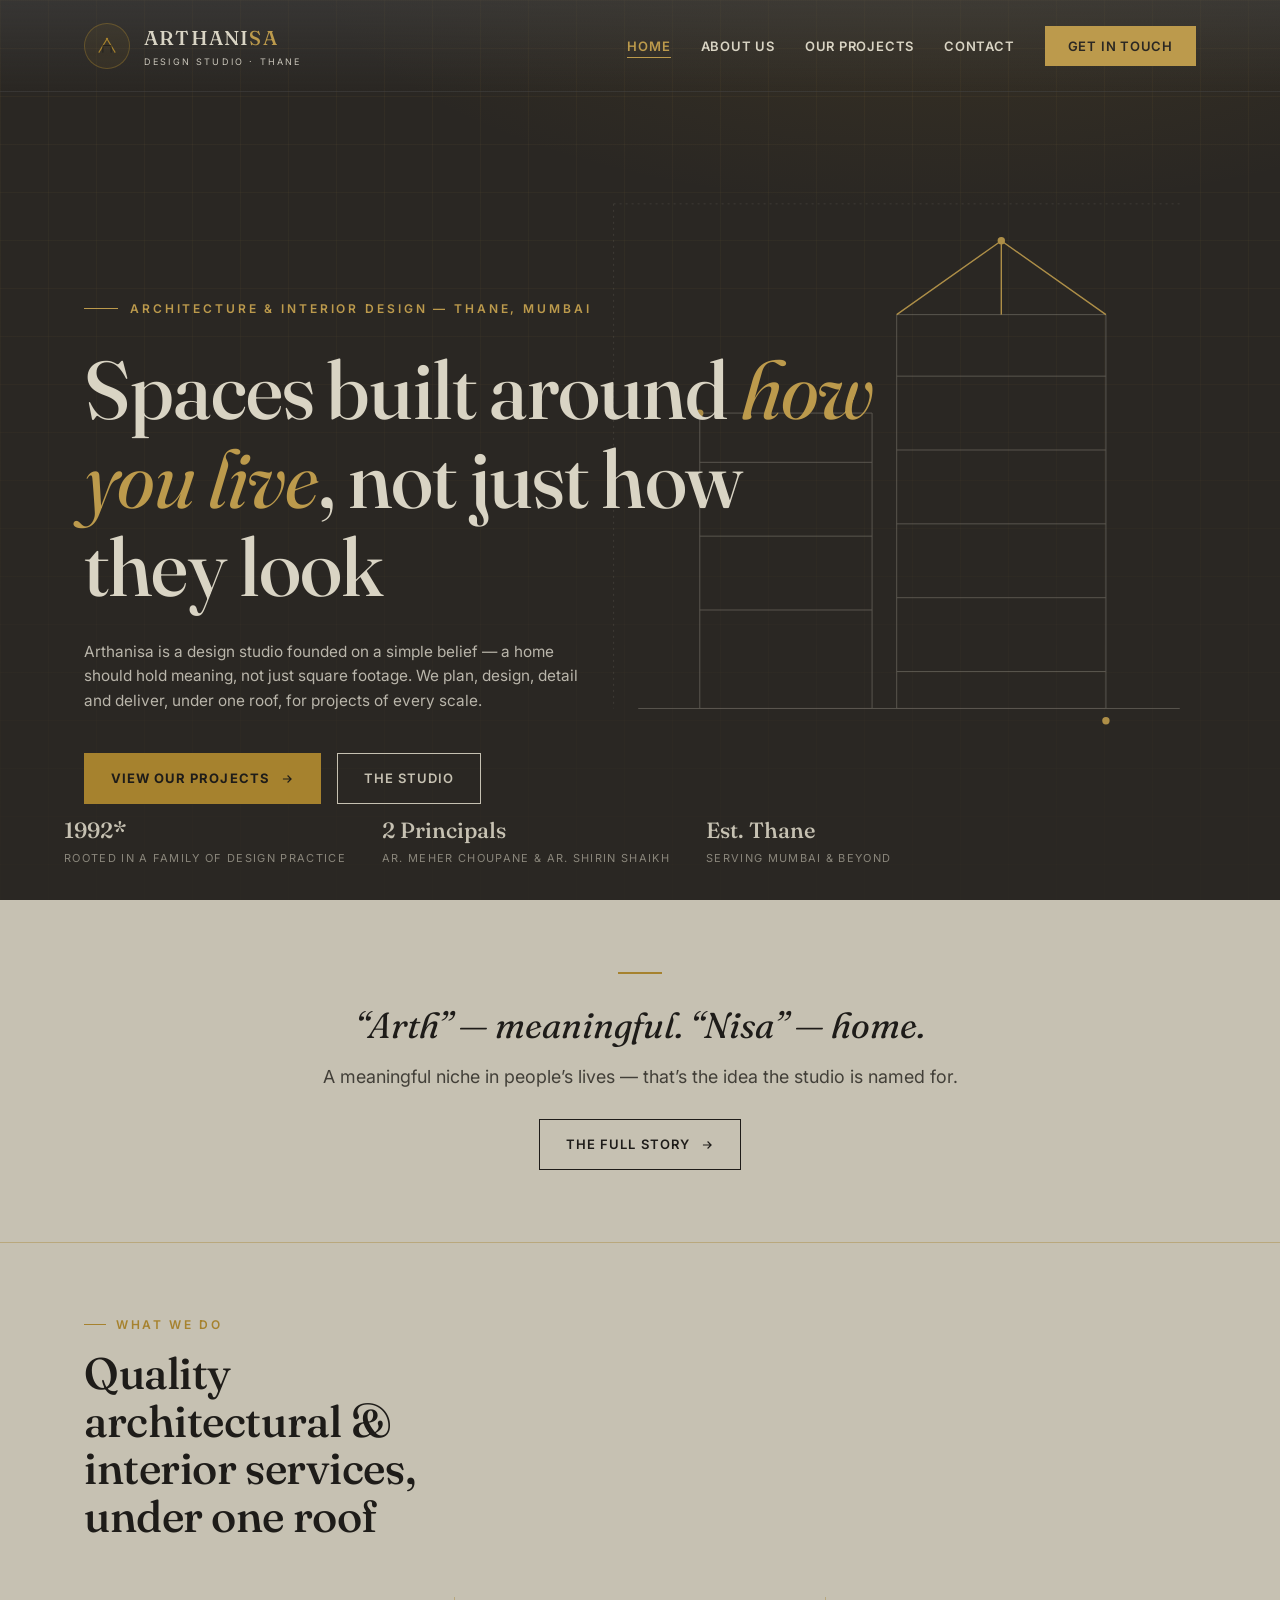
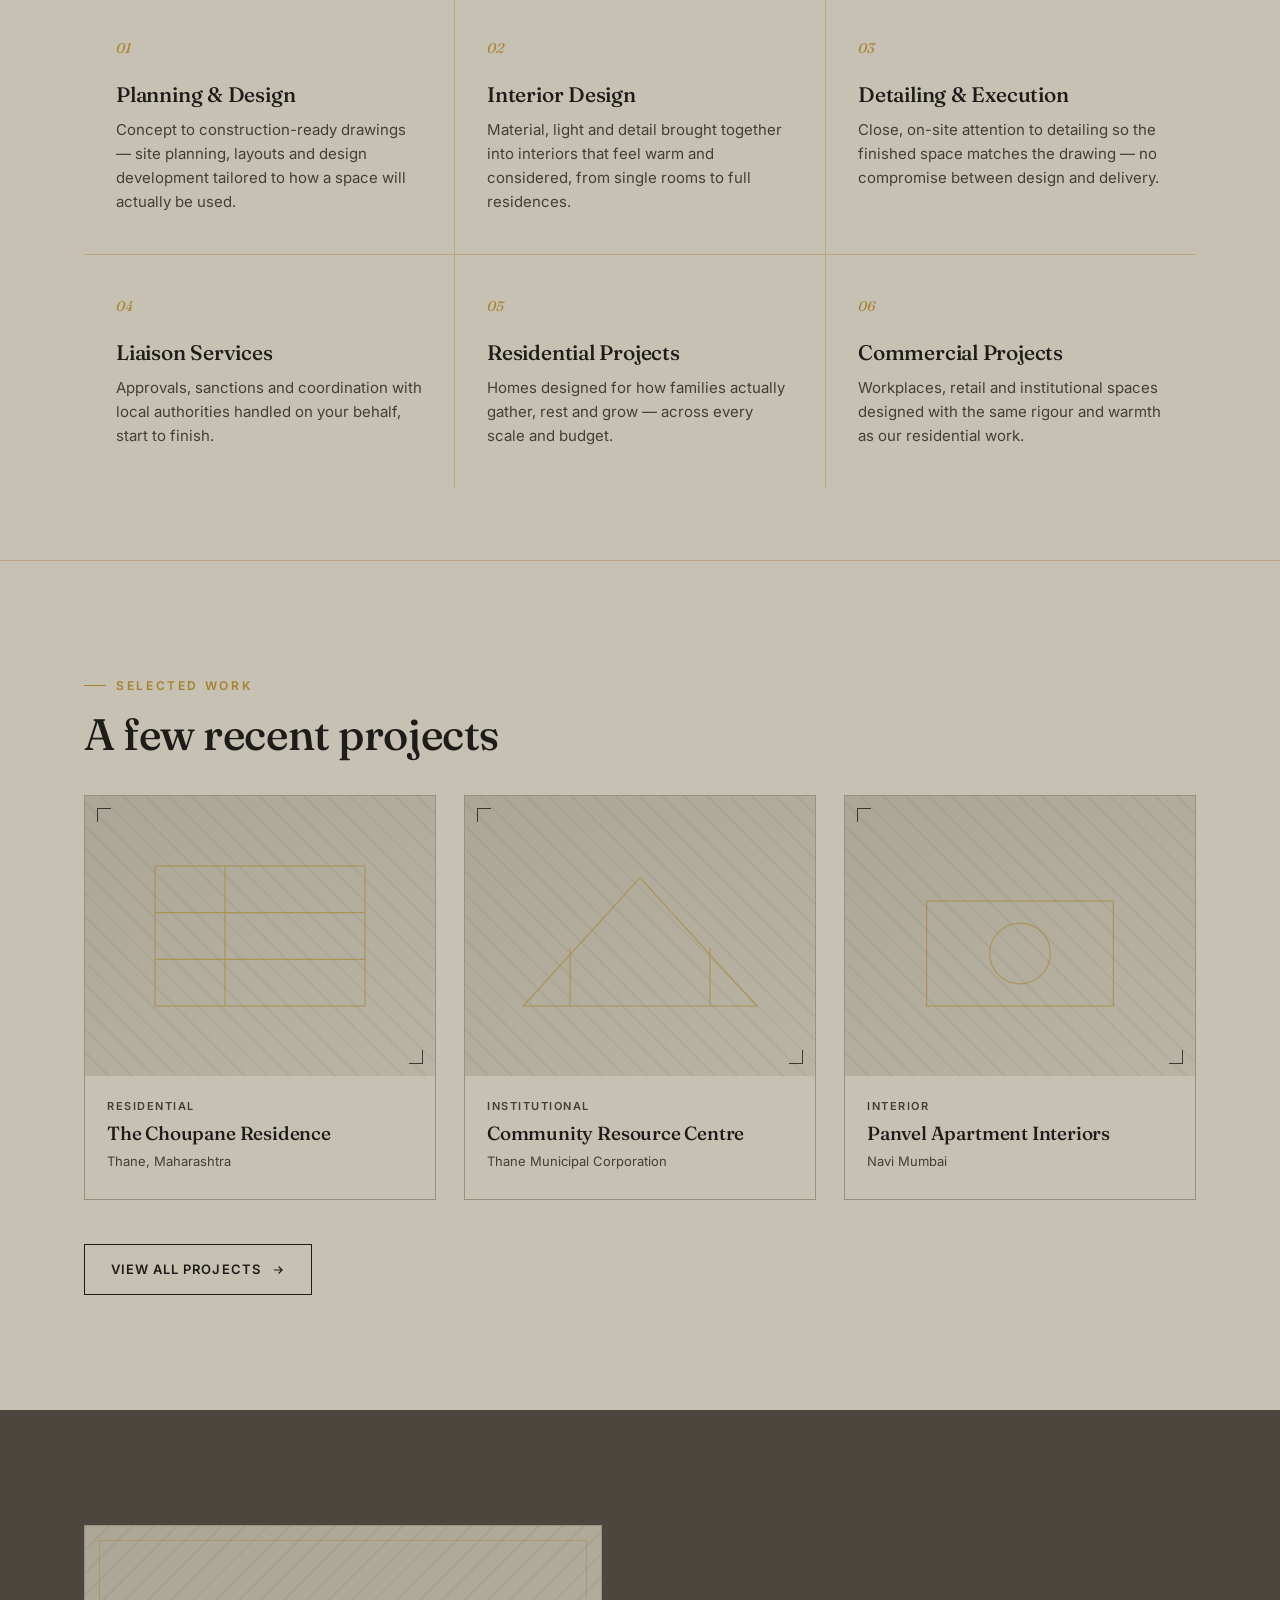
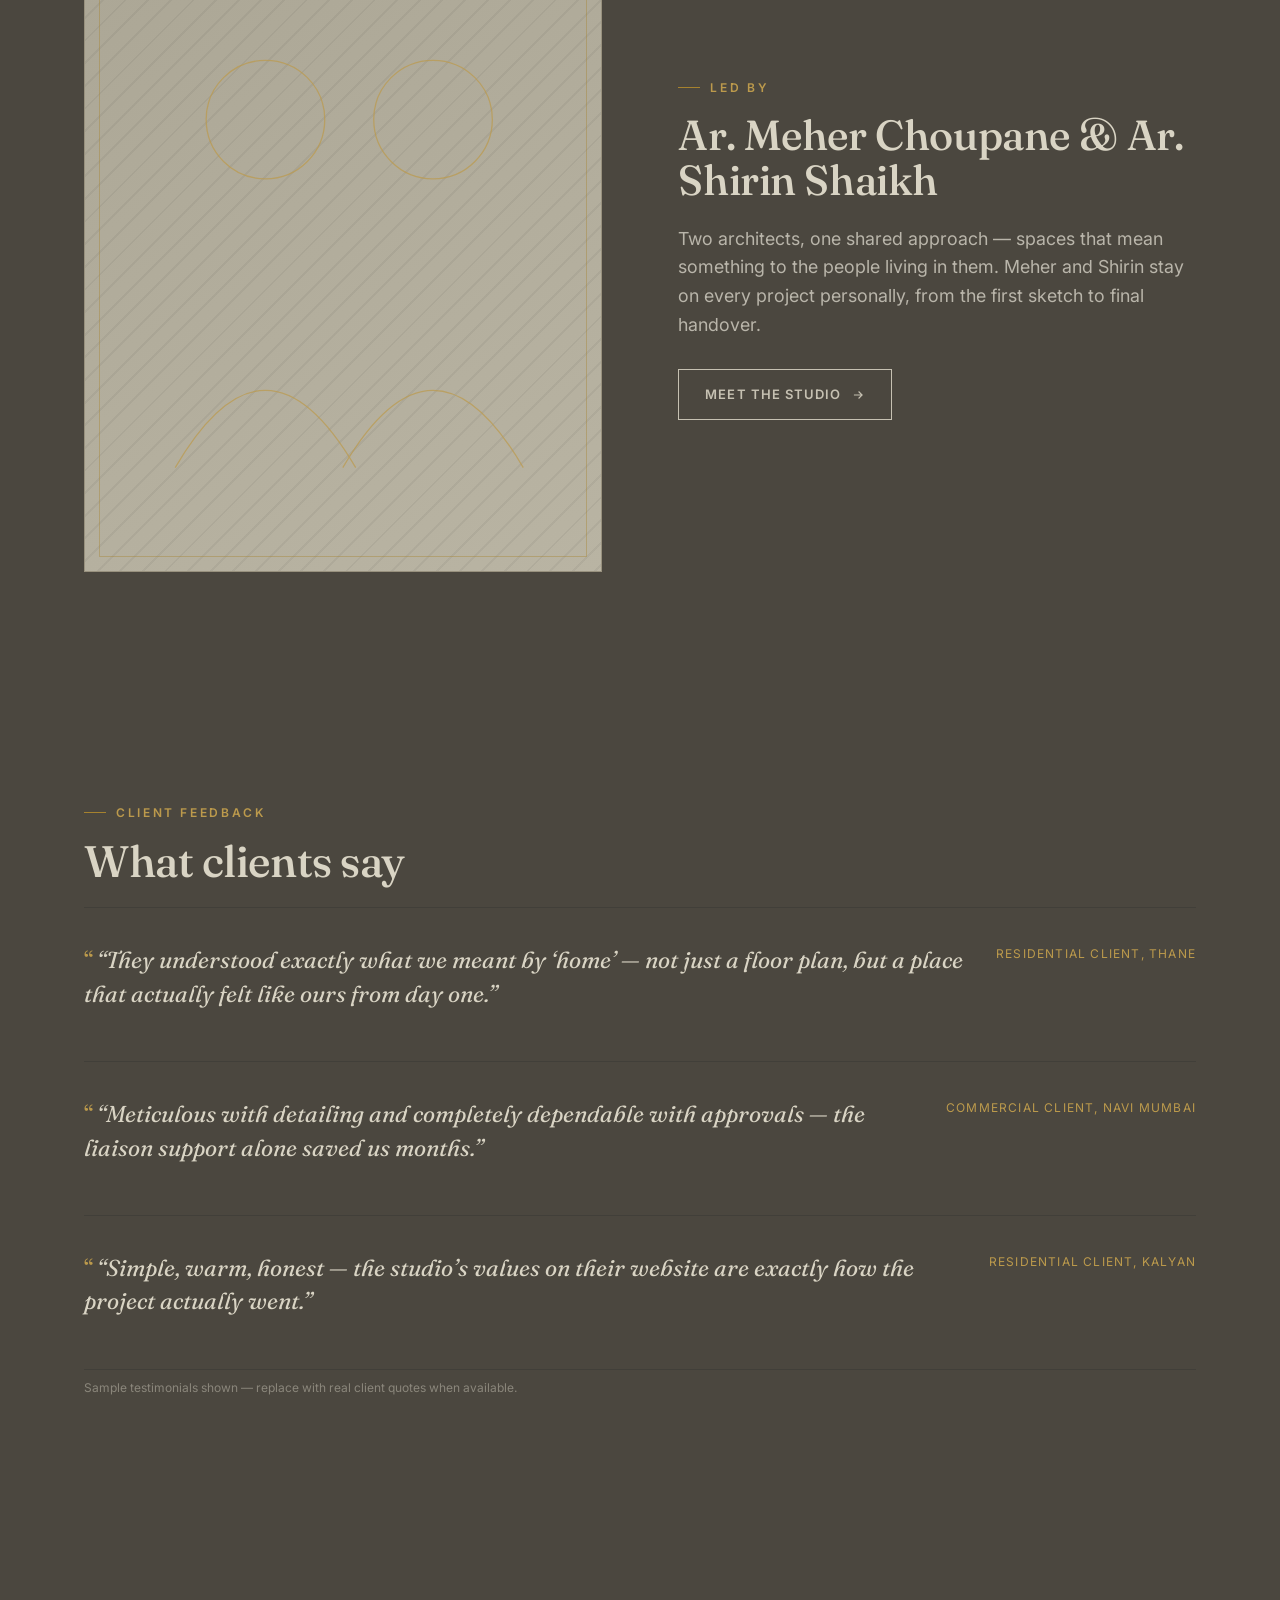
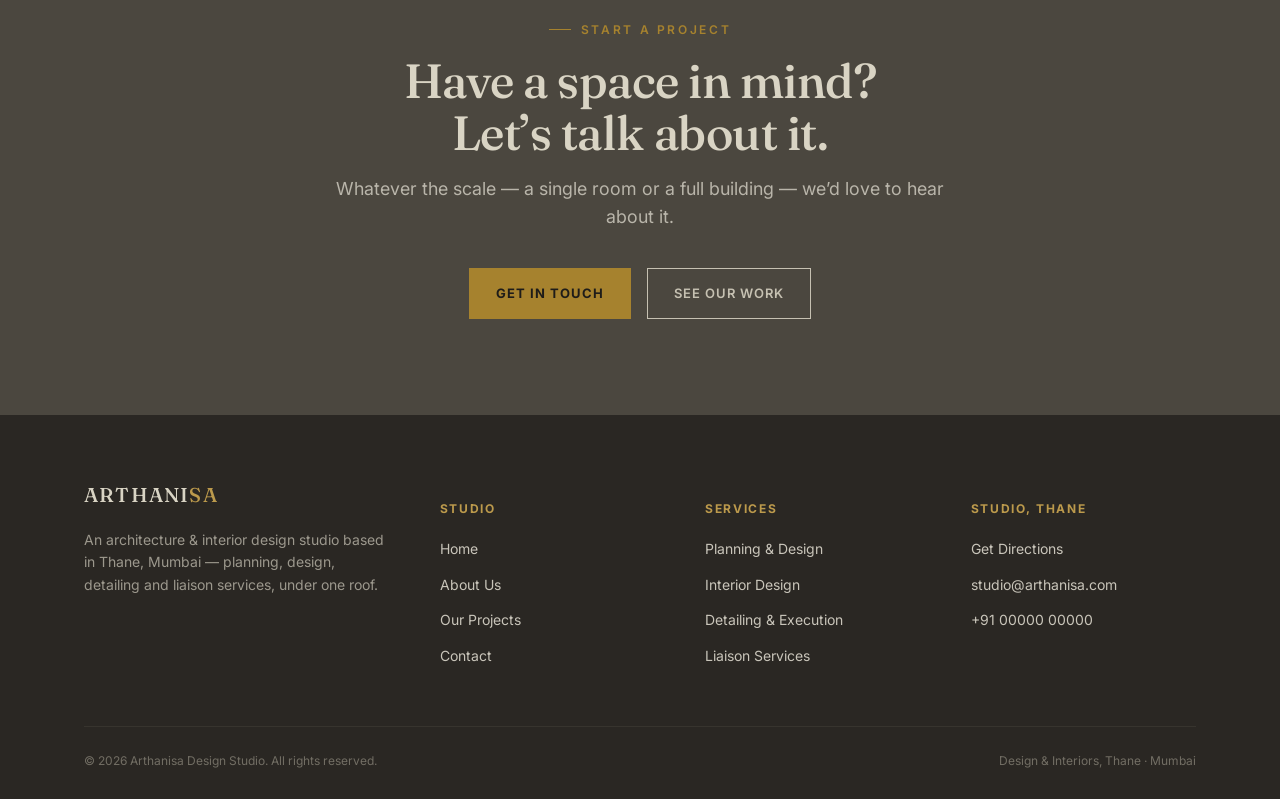
==== commit 0937c459: "Add files via upload" ====
--- a/index.html
+++ b/index.html
@@ -234,7 +234,7 @@
     </div>
     <div class="reveal">
       <div class="eyebrow">Led by</div>
-      <h2 style="color:#FAFAFA; font-size:clamp(28px,3.6vw,42px);">Ar. Meher Choupane &amp; Ar. Shirin Shaikh</h2>
+      <h2 style="color:#D9D4C4; font-size:clamp(28px,3.6vw,42px);">Ar. Meher Choupane &amp; Ar. Shirin Shaikh</h2>
       <p class="lede" style="max-width:52ch;">Two architects, one shared approach — spaces that mean something to the people living in them. Meher and Shirin stay on every project personally, from the first sketch to final handover.</p>
       <a href="about.html" class="btn btn--on-dark" style="margin-top:12px;">Meet the Studio
         <svg viewBox="0 0 24 24" fill="none" stroke="currentColor" stroke-width="2"><path d="M5 12h14M13 6l6 6-6 6"/></svg>
@@ -247,7 +247,7 @@
 <section class="section section--dark">
   <div class="wrap">
     <div class="eyebrow reveal">Client feedback</div>
-    <h2 class="reveal" style="color:#FAFAFA; font-size:clamp(28px,3.6vw,44px); max-width:16ch;">What clients say</h2>
+    <h2 class="reveal" style="color:#D9D4C4; font-size:clamp(28px,3.6vw,44px); max-width:16ch;">What clients say</h2>
 
     <div class="reveal">
       <div class="testimonial">
--- a/style.css
+++ b/style.css
@@ -7,27 +7,28 @@
 @import url('https://fonts.googleapis.com/css2?family=Fraunces:ital,opsz,wght@0,9..144,400;0,9..144,500;0,9..144,600;1,9..144,400&family=Inter:wght@400;500;600;700&display=swap');
 
 :root{
-  /* greys — neutral concrete / drafting-paper range (no warm/beige cast) */
-  --ink:        #262626;
-  --charcoal:   #545454;
-  --charcoal-2: #47474A;
-  --charcoal-3: #454545;
-  --paper:      #ECECEA;
-  --paper-2:    #E0E0DD;
-  --paper-3:    #D2D2CE;
-  --grey-text:  #68696A;
-  --grey-line:  #C7C7C4;
-
-  /* gold foil — pulled up from an accent into a true second theme colour,
-     to match the foil-stamped grey/charcoal cards this palette is built from */
+  /* greys — every tone here is a true grey/stone/charcoal; nothing near white */
+  --ink:        #1E1C19;
+  --charcoal:   #4B473F;
+  --charcoal-2: #3E3A34;
+  --charcoal-3: #2A2723;
+  --paper:      #C6C1B2;
+  --paper-2:    #B9B4A3;
+  --paper-3:    #ABA695;
+  --grey-text:  #423F38;
+  --grey-line:  #98917E;
+
+  /* gold foil — the site's only "bright" colour, standing in for the white
+     highlights a normal site would use */
   --gold:       #A6822E;
   --gold-2:     #BC9A4C;
   --gold-soft:  rgba(166,130,46,0.14);
   --gold-line:  rgba(166,130,46,0.4);
   --gold-deep:  #8A6A24;
-  --onyx:       #1A1A1A;
-
-  --white:      #FAFAFA;
+
+  /* cream — the lightest tone on the page, used only where a light bg needs
+     a light foreground; a warm stone, never a literal white */
+  --cream:      #D9D4C4;
 
   --font-display: 'Fraunces', serif;
   --font-body: 'Inter', sans-serif;
@@ -118,13 +119,13 @@
   overflow:hidden;
   transition:background .35s var(--ease), color .35s var(--ease), border-color .35s var(--ease);
 }
-.btn:hover{ background:var(--ink); color:var(--white); }
-.btn--gold{ border-color:var(--gold); background:var(--gold); color:var(--white); }
-.btn--gold:hover{ background:var(--gold-2); border-color:var(--gold-2); color:var(--white); }
+.btn:hover{ background:var(--ink); color:var(--cream); }
+.btn--gold{ border-color:var(--gold); background:var(--gold); color:var(--ink); font-weight:700; }
+.btn--gold:hover{ background:var(--gold-2); border-color:var(--gold-2); color:var(--ink); }
 .btn--gold::after{
   content:"";
   position:absolute; top:0; left:-60%; width:40%; height:100%;
-  background:linear-gradient(115deg, transparent, rgba(255,255,255,0.45), transparent);
+  background:linear-gradient(115deg, transparent, rgba(217,212,196,0.4), transparent);
   transform:skewX(-18deg);
   transition:left .6s var(--ease);
   pointer-events:none;
@@ -133,7 +134,7 @@
 .btn--on-dark{ border-color:var(--paper); color:var(--paper); }
 .btn--on-dark:hover{ background:var(--paper); color:var(--ink); }
 .btn--foil{ border-color:var(--gold-line); color:var(--gold-deep); }
-.btn--foil:hover{ background:var(--gold); border-color:var(--gold); color:var(--white); }
+.btn--foil:hover{ background:var(--gold); border-color:var(--gold); color:var(--ink); }
 .btn svg{ width:14px; height:14px; transition:transform .35s var(--ease); }
 .btn:hover svg{ transform:translateX(4px); }
 
@@ -163,11 +164,11 @@
   border-bottom:1px solid transparent;
 }
 .site-header.is-scrolled{
-  background:rgba(236,236,234,0.62);
+  background:rgba(198,193,178,0.86);
   backdrop-filter:blur(18px) saturate(1.1);
   -webkit-backdrop-filter:blur(18px) saturate(1.1);
   padding:14px 0;
-  border-bottom:1px solid rgba(199,199,196,0.7);
+  border-bottom:1px solid rgba(152,145,126,0.7);
 }
 .site-header .wrap{ display:flex; align-items:center; justify-content:space-between; gap:20px; }
 
@@ -187,7 +188,7 @@
   font-size:20px;
   letter-spacing:.06em;
   font-weight:500;
-  color:var(--white);
+  color:var(--cream);
   transition:color .4s var(--ease);
 }
 .logo-word em{ color:var(--gold-2); font-style:normal; transition:color .4s var(--ease); }
@@ -215,7 +216,7 @@
   letter-spacing:.06em;
   text-transform:uppercase;
   font-weight:600;
-  color:var(--white);
+  color:var(--cream);
   position:relative;
   padding:4px 0;
   transition:color .3s var(--ease);
@@ -240,7 +241,7 @@
 .site-header.is-scrolled .nav-links a{ color:var(--ink); }
 .site-header.is-scrolled .nav-links a::after{ background:var(--gold); }
 .site-header.is-scrolled .nav-links a.is-active{ color:var(--gold); }
-.site-header.is-scrolled .nav-links a.nav-cta{ border-color:var(--gold); background:var(--gold); color:var(--white); }
+.site-header.is-scrolled .nav-links a.nav-cta{ border-color:var(--gold); background:var(--gold); color:var(--ink); }
 .site-header.is-scrolled .nav-links a.nav-cta:hover{ background:transparent; color:var(--gold); }
 
 /* the toggle — hidden while the full row shows, appears once scrolled (or always, on narrow screens) */
@@ -249,7 +250,7 @@
   background:none; border:none; cursor:pointer; padding:8px;
   position:relative; z-index:101;
 }
-.nav-toggle span{ display:block; width:24px; height:1.5px; background:var(--white); transition:transform .3s var(--ease), opacity .3s var(--ease), background .4s var(--ease); }
+.nav-toggle span{ display:block; width:24px; height:1.5px; background:var(--cream); transition:transform .3s var(--ease), opacity .3s var(--ease), background .4s var(--ease); }
 .site-header.is-scrolled .nav-toggle span{ background:var(--ink); }
 .nav-toggle.is-active span:nth-child(1){ transform:translateY(7px) rotate(45deg); }
 .nav-toggle.is-active span:nth-child(2){ opacity:0; }
@@ -281,7 +282,7 @@
 .site-header.is-scrolled .nav-links a.is-active{ color:var(--gold); }
 .site-header.is-scrolled .nav-links a.nav-cta{
   display:flex; justify-content:center; text-align:center;
-  border-color:var(--gold); background:var(--gold); color:var(--white);
+  border-color:var(--gold); background:var(--gold); color:var(--ink);
 }
 .site-header.is-scrolled .nav-links a.nav-cta:hover{ background:transparent; color:var(--gold); }
 
@@ -309,7 +310,7 @@
   .nav-links a.is-active{ color:var(--gold) !important; }
   .nav-links a.nav-cta{
     display:flex; justify-content:center; text-align:center;
-    border-color:var(--gold) !important; background:var(--gold) !important; color:var(--white) !important;
+    border-color:var(--gold) !important; background:var(--gold) !important; color:var(--ink) !important;
   }
   .nav-links a.nav-cta:hover{ background:transparent !important; color:var(--gold) !important; }
 }
@@ -326,8 +327,8 @@
 .hero-grid{
   position:absolute; inset:0;
   background-image:
-    linear-gradient(rgba(230,230,228,0.055) 1px, transparent 1px),
-    linear-gradient(90deg, rgba(230,230,228,0.055) 1px, transparent 1px);
+    linear-gradient(rgba(188,154,76,0.07) 1px, transparent 1px),
+    linear-gradient(90deg, rgba(188,154,76,0.07) 1px, transparent 1px);
   background-size:48px 48px;
   mask-image:linear-gradient(to bottom, rgba(0,0,0,.9), rgba(0,0,0,.15));
 }
@@ -355,7 +356,7 @@
 .hero h1{
   font-size:clamp(40px,6.4vw,84px);
   max-width:16ch;
-  color:var(--white);
+  color:var(--cream);
   margin-bottom:28px;
 }
 .hero h1 em{ font-style:italic; color:var(--gold-2); font-weight:400; }
@@ -391,7 +392,7 @@
 }
 .page-hero .hero-grid{ mask-image:linear-gradient(to bottom, rgba(0,0,0,.9), rgba(0,0,0,.35)); }
 .page-hero .wrap{ position:relative; z-index:1; }
-.page-hero h1{ font-size:clamp(38px,5.6vw,64px); color:var(--white); max-width:14ch; }
+.page-hero h1{ font-size:clamp(38px,5.6vw,64px); color:var(--cream); max-width:14ch; }
 .page-hero .lede{ color:#B9B5AA; max-width:560px; }
 .page-hero .eyebrow{ color:var(--gold-2); }
 
@@ -489,7 +490,7 @@
   cursor:pointer; transition:all .3s var(--ease);
 }
 .filter-btn:hover{ border-color:var(--gold); color:var(--ink); }
-.filter-btn.is-active{ background:var(--ink); border-color:var(--ink); color:var(--white); }
+.filter-btn.is-active{ background:var(--ink); border-color:var(--ink); color:var(--cream); }
 
 /* ---------- project feature list (StudioMAT-style: map + gallery + spec sheet) ---------- */
 .project-list{ margin-top:36px; }
@@ -584,7 +585,7 @@
   position:relative;
 }
 .testimonial:last-child{ border-bottom:1px solid #413F39; }
-.testimonial p{ font-family:var(--font-display); font-style:italic; font-size:clamp(18px,2vw,23px); margin:0 0 14px; color:var(--white); line-height:1.45; }
+.testimonial p{ font-family:var(--font-display); font-style:italic; font-size:clamp(18px,2vw,23px); margin:0 0 14px; color:var(--cream); line-height:1.45; }
 .testimonial p::before{ content:"\201C"; color:var(--gold-2); font-style:normal; margin-right:4px; }
 .testimonial .who{ font-size:12px; letter-spacing:.1em; text-transform:uppercase; color:var(--gold-2); }
 @media (max-width:700px){ .testimonial{ grid-template-columns:1fr; } }
@@ -594,7 +595,7 @@
   background:var(--charcoal); color:var(--paper);
   padding:clamp(56px,8vw,96px) 0; text-align:center;
 }
-.cta-band h2{ color:var(--white); font-size:clamp(30px,4vw,48px); max-width:16ch; margin:0 auto 16px; }
+.cta-band h2{ color:var(--cream); font-size:clamp(30px,4vw,48px); max-width:16ch; margin:0 auto 16px; }
 .cta-band .lede{ margin:0 auto 36px; color:#B9B5AA; }
 .cta-actions{ display:flex; gap:16px; justify-content:center; flex-wrap:wrap; }
 
@@ -618,14 +619,14 @@
 .form-field textarea{ resize:vertical; min-height:110px; }
 .form-note{ font-size:12px; color:var(--grey-text); margin-top:-6px; }
 
-.map-wrap{ border:1px solid var(--grey-line); margin-top:56px; }
-.map-wrap iframe{ width:100%; height:420px; border:0; filter:grayscale(1) contrast(1.05); display:block; }
+.map-wrap{ border:1px solid var(--grey-line); margin-top:56px; background:var(--charcoal-3); }
+.map-wrap iframe{ width:100%; height:420px; border:0; filter:grayscale(1) invert(88%) contrast(0.88) brightness(0.92); display:block; }
 @media (max-width:880px){ .contact-layout{ grid-template-columns:1fr; } }
 
 /* ---------- footer ---------- */
 .site-footer{ background:var(--charcoal-3); color:#9C988D; padding:64px 0 28px; }
 .footer-top{ display:grid; grid-template-columns:1.4fr 1fr 1fr 1fr; gap:40px; padding-bottom:48px; border-bottom:1px solid #37342E; }
-.footer-brand .logo-word{ color:var(--white); }
+.footer-brand .logo-word{ color:var(--cream); }
 .footer-brand p{ color:#9C988D; font-size:14px; margin-top:18px; max-width:34ch; }
 .footer-col h5{ font-size:12px; letter-spacing:.14em; text-transform:uppercase; color:var(--gold-2); margin-bottom:18px; }
 .footer-col li{ margin-bottom:10px; }
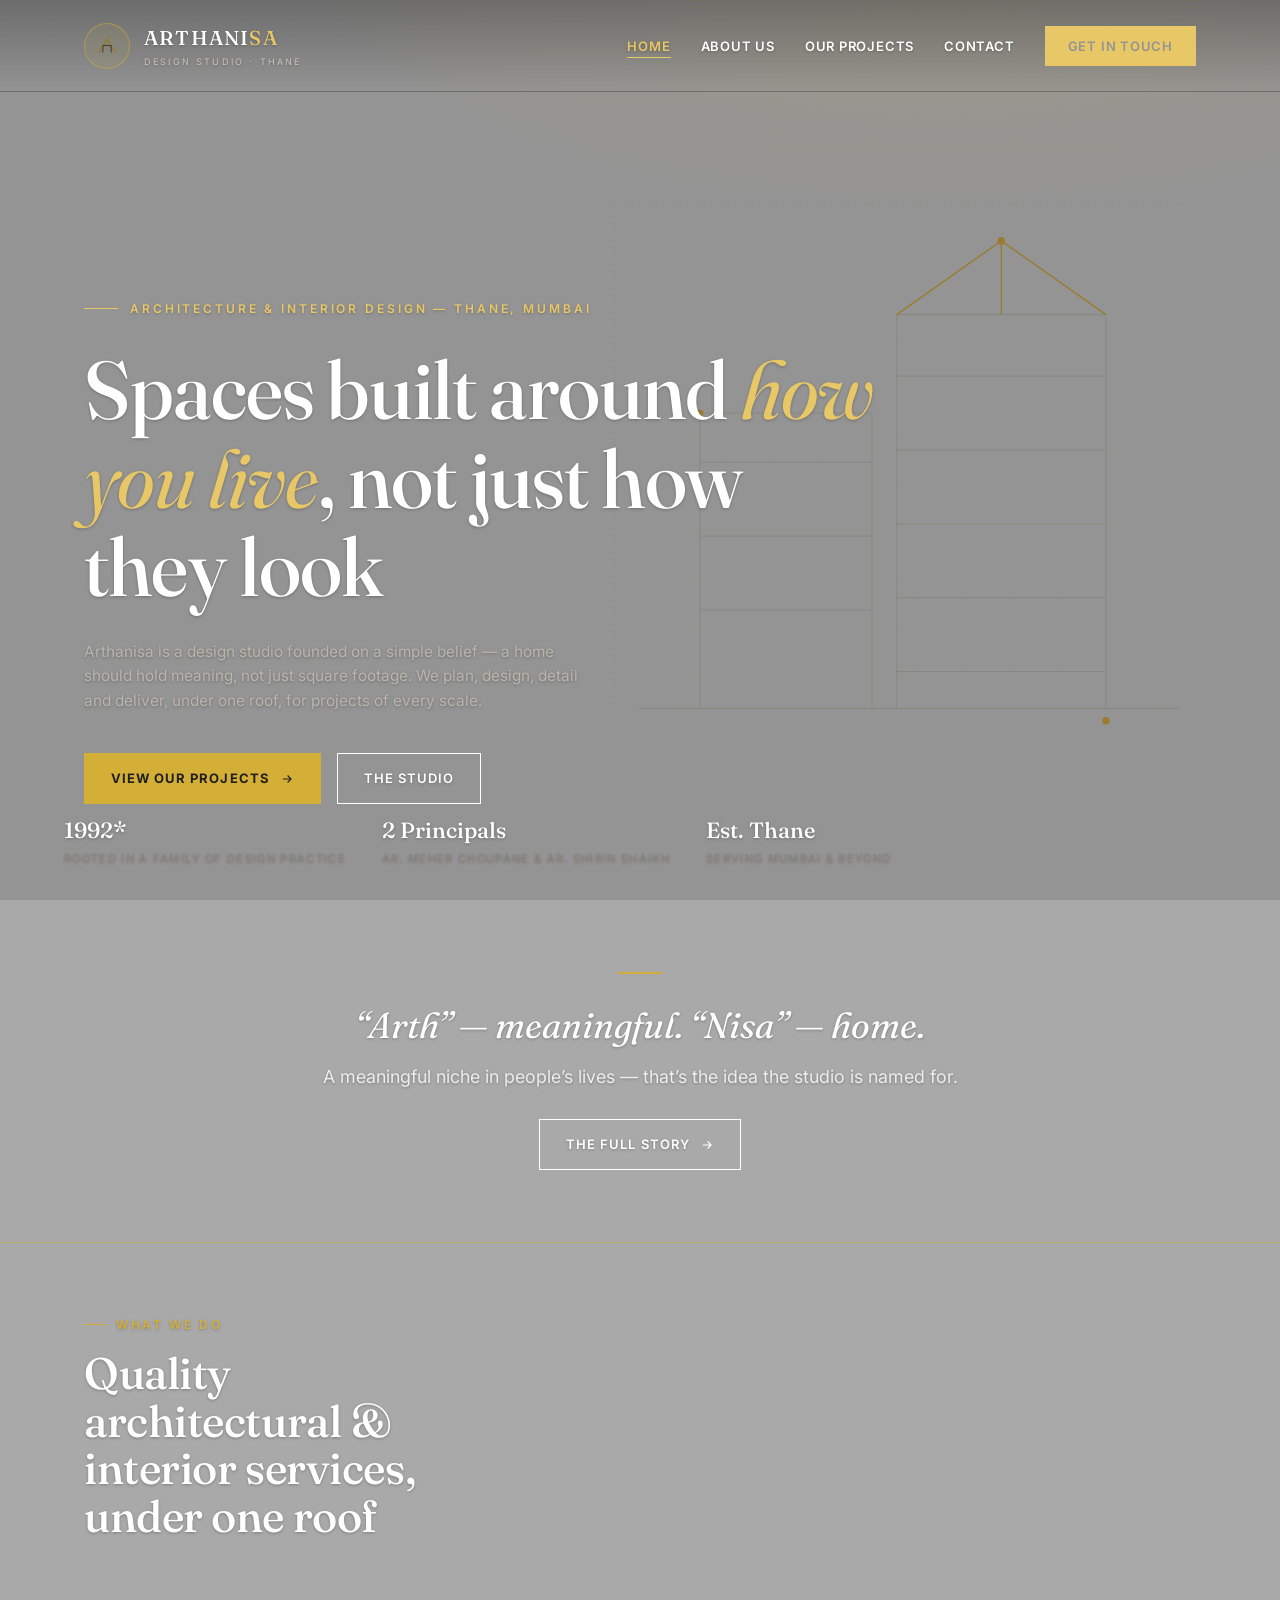
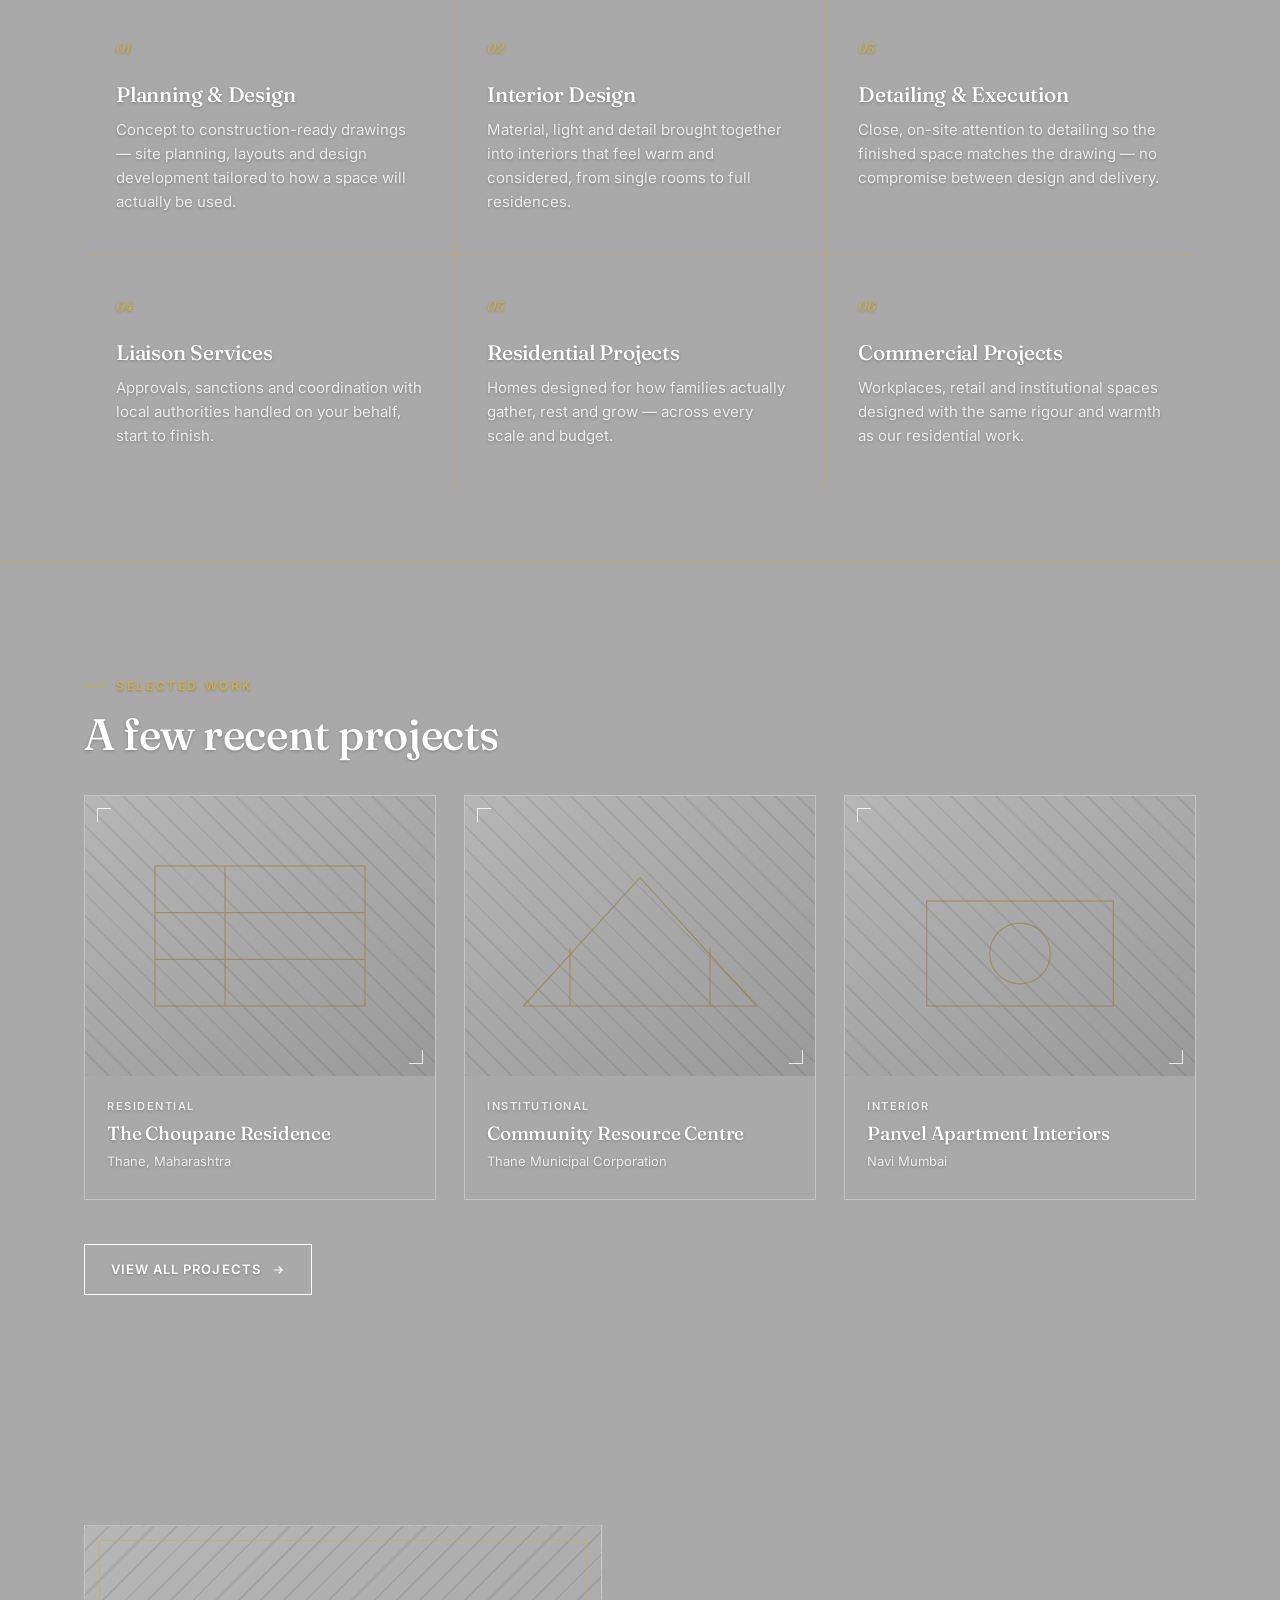
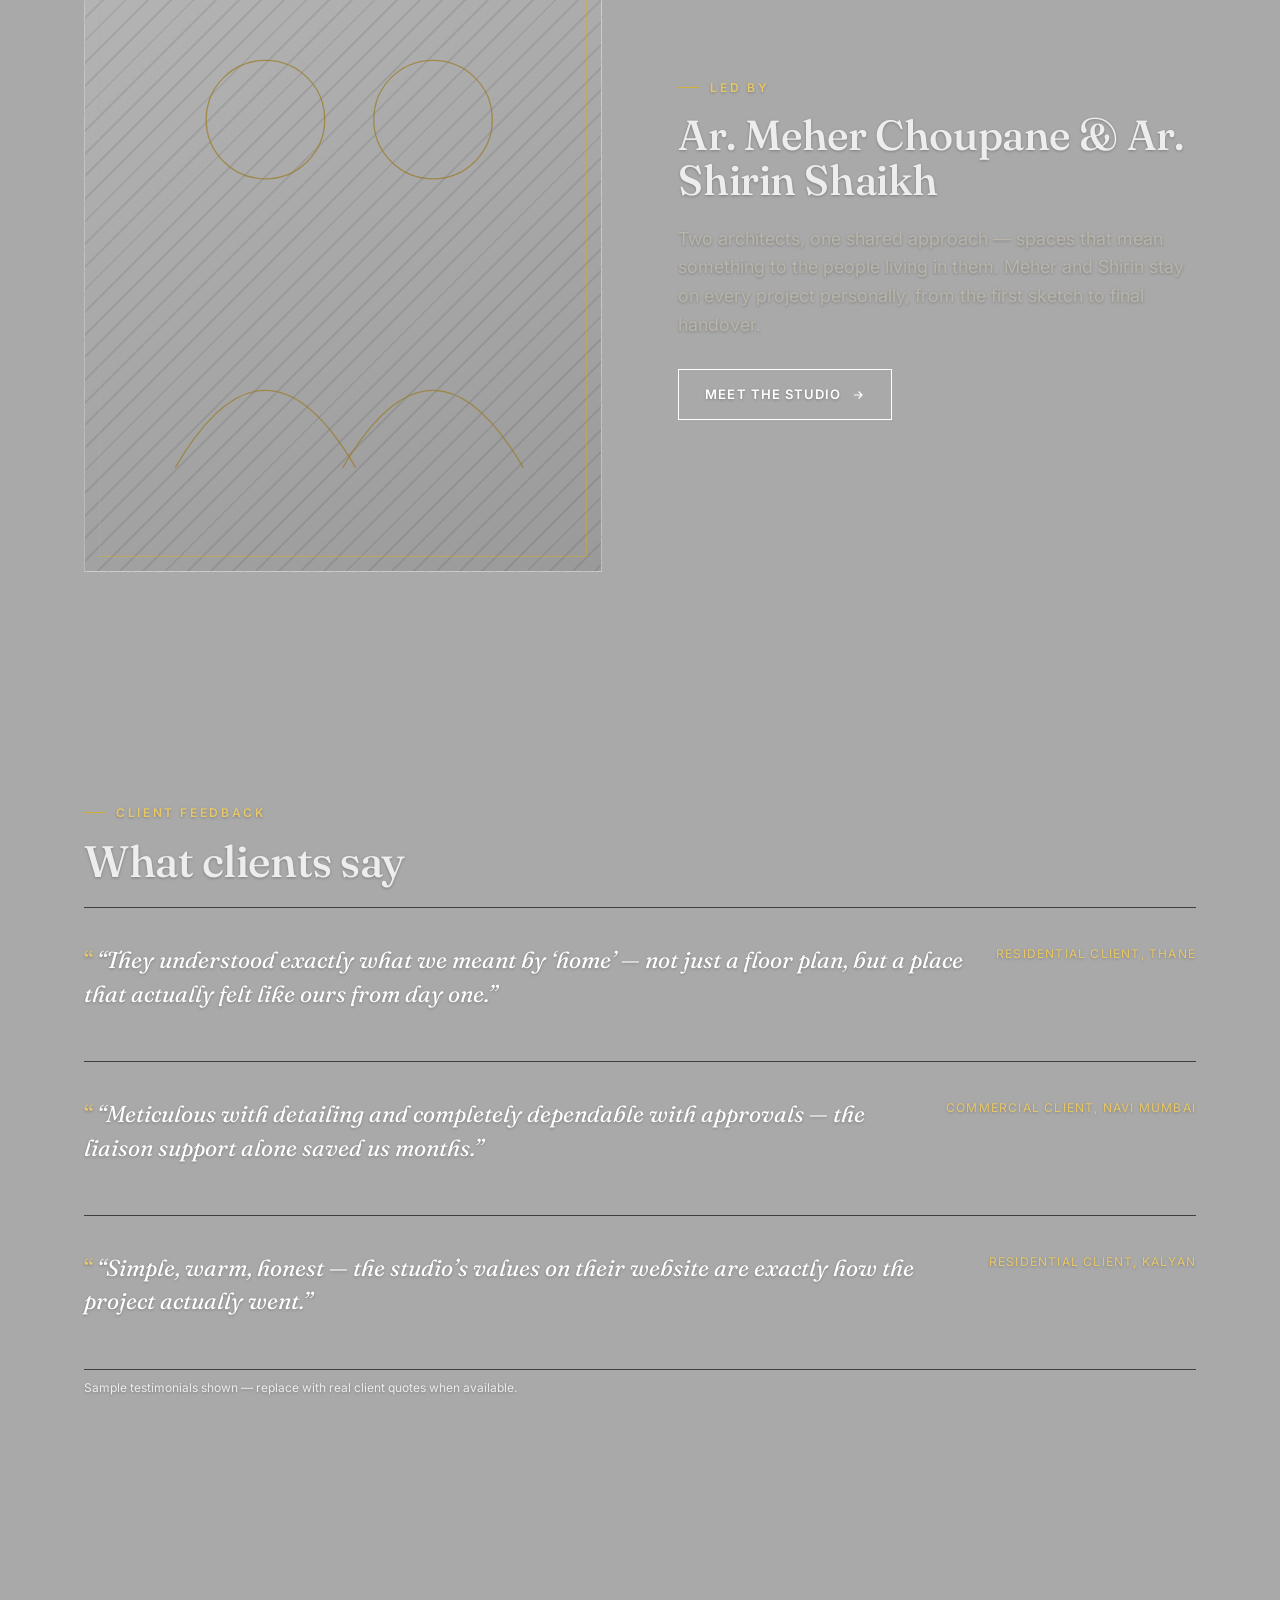
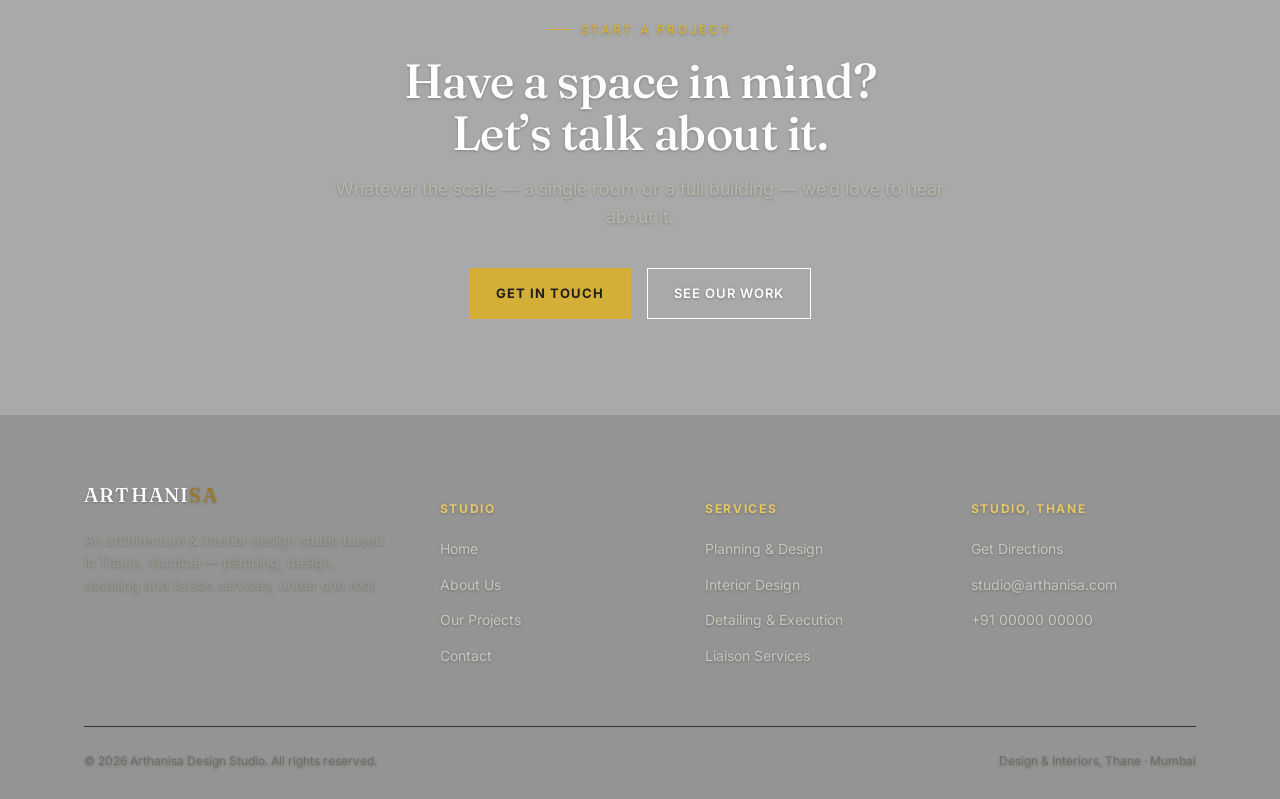
==== commit d1ecad50: "Update index.html" ====
--- a/index.html
+++ b/index.html
@@ -17,9 +17,9 @@
     <a href="index.html" class="logo">
       <span class="logo-badge">
         <svg class="logo-mark" viewBox="0 0 40 40" fill="none" xmlns="http://www.w3.org/2000/svg">
-          <path d="M5 32 L20 7 L35 32" stroke="#A6822E" stroke-width="2"/>
-          <path d="M12.5 32 V19 H27.5 V32" stroke="#1C1C1C" stroke-width="1.4"/>
-          <circle cx="20" cy="7" r="2.1" fill="#A6822E"/>
+          <path d="M5 32 L20 7 L35 32" stroke="#9A7A22" stroke-width="2"/>
+          <path d="M12.5 32 V19 H27.5 V32" stroke="#26251F" stroke-width="1.4"/>
+          <circle cx="20" cy="7" r="2.1" fill="#9A7A22"/>
         </svg>
       </span>
       <span>
@@ -47,7 +47,7 @@
   <div class="hero-glow"></div>
 
   <svg class="hero-art" viewBox="0 0 520 520" fill="none" xmlns="http://www.w3.org/2000/svg">
-    <g opacity="0.55" stroke="#8A867B" stroke-width="1">
+    <g opacity="0.55" stroke="#7C7A70" stroke-width="1">
       <line x1="40" y1="470" x2="480" y2="470"/>
       <rect x="90" y="230" width="140" height="240"/>
       <rect x="250" y="150" width="170" height="320"/>
@@ -60,14 +60,14 @@
       <line x1="250" y1="380" x2="420" y2="380"/>
       <line x1="250" y1="440" x2="420" y2="440"/>
     </g>
-    <g stroke="#BC9A4C" stroke-width="1.4">
+    <g stroke="#9A7A22" stroke-width="1.4">
       <path d="M250 150 L335 90 L420 150" fill="none"/>
       <line x1="335" y1="90" x2="335" y2="150"/>
     </g>
-    <circle cx="335" cy="90" r="3" fill="#BC9A4C"/>
-    <circle cx="90" cy="230" r="3" fill="#BC9A4C"/>
-    <circle cx="420" cy="480" r="3" fill="#BC9A4C"/>
-    <g opacity="0.4" stroke="#8A867B" stroke-width="0.6" stroke-dasharray="2 4">
+    <circle cx="335" cy="90" r="3" fill="#9A7A22"/>
+    <circle cx="90" cy="230" r="3" fill="#9A7A22"/>
+    <circle cx="420" cy="480" r="3" fill="#9A7A22"/>
+    <g opacity="0.4" stroke="#7C7A70" stroke-width="0.6" stroke-dasharray="2 4">
       <line x1="20" y1="60" x2="20" y2="470"/>
       <line x1="20" y1="60" x2="480" y2="60"/>
     </g>
@@ -158,7 +158,7 @@
         <div class="project-thumb">
           <div class="corner tl"></div><div class="corner br"></div>
           <svg viewBox="0 0 300 240" width="100%" height="100%" preserveAspectRatio="xMidYMid slice">
-            <g stroke="#A6822E" stroke-width="1" opacity="0.6" fill="none">
+            <g stroke="#9A7A22" stroke-width="1" opacity="0.6" fill="none">
               <rect x="60" y="60" width="180" height="120"/>
               <line x1="60" y1="100" x2="240" y2="100"/>
               <line x1="60" y1="140" x2="240" y2="140"/>
@@ -177,7 +177,7 @@
         <div class="project-thumb">
           <div class="corner tl"></div><div class="corner br"></div>
           <svg viewBox="0 0 300 240" width="100%" height="100%" preserveAspectRatio="xMidYMid slice">
-            <g stroke="#A6822E" stroke-width="1" opacity="0.6" fill="none">
+            <g stroke="#9A7A22" stroke-width="1" opacity="0.6" fill="none">
               <path d="M50 180 L150 70 L250 180 Z"/>
               <line x1="90" y1="180" x2="90" y2="130"/>
               <line x1="210" y1="180" x2="210" y2="130"/>
@@ -195,7 +195,7 @@
         <div class="project-thumb">
           <div class="corner tl"></div><div class="corner br"></div>
           <svg viewBox="0 0 300 240" width="100%" height="100%" preserveAspectRatio="xMidYMid slice">
-            <g stroke="#A6822E" stroke-width="1" opacity="0.6" fill="none">
+            <g stroke="#9A7A22" stroke-width="1" opacity="0.6" fill="none">
               <rect x="70" y="90" width="160" height="90"/>
               <circle cx="150" cy="135" r="26"/>
             </g>
@@ -223,7 +223,7 @@
     <div class="reveal">
       <div class="figure-panel">
         <svg viewBox="0 0 400 500" width="100%" height="100%">
-          <g stroke="#BC9A4C" stroke-width="1" opacity="0.7" fill="none">
+          <g stroke="#9A7A22" stroke-width="1" opacity="0.7" fill="none">
             <circle cx="140" cy="150" r="46"/>
             <circle cx="270" cy="150" r="46"/>
             <path d="M70 420 Q140 300 210 420" />
@@ -234,7 +234,7 @@
     </div>
     <div class="reveal">
       <div class="eyebrow">Led by</div>
-      <h2 style="color:#D9D4C4; font-size:clamp(28px,3.6vw,42px);">Ar. Meher Choupane &amp; Ar. Shirin Shaikh</h2>
+      <h2 style="font-size:clamp(28px,3.6vw,42px);">Ar. Meher Choupane &amp; Ar. Shirin Shaikh</h2>
       <p class="lede" style="max-width:52ch;">Two architects, one shared approach — spaces that mean something to the people living in them. Meher and Shirin stay on every project personally, from the first sketch to final handover.</p>
       <a href="about.html" class="btn btn--on-dark" style="margin-top:12px;">Meet the Studio
         <svg viewBox="0 0 24 24" fill="none" stroke="currentColor" stroke-width="2"><path d="M5 12h14M13 6l6 6-6 6"/></svg>
@@ -247,7 +247,7 @@
 <section class="section section--dark">
   <div class="wrap">
     <div class="eyebrow reveal">Client feedback</div>
-    <h2 class="reveal" style="color:#D9D4C4; font-size:clamp(28px,3.6vw,44px); max-width:16ch;">What clients say</h2>
+    <h2 class="reveal" style="font-size:clamp(28px,3.6vw,44px); max-width:16ch;">What clients say</h2>
 
     <div class="reveal">
       <div class="testimonial">
@@ -263,7 +263,7 @@
         <span class="who">Residential client, Kalyan</span>
       </div>
     </div>
-    <p class="form-note reveal" style="margin-top:8px; color:#8A867B;">Sample testimonials shown — replace with real client quotes when available.</p>
+    <p class="form-note reveal" style="margin-top:8px; color:var(--grey-text);">Sample testimonials shown — replace with real client quotes when available.</p>
   </div>
 </section>
 
@@ -285,7 +285,7 @@
   <div class="wrap">
     <div class="footer-top">
       <div class="footer-brand">
-        <span class="logo-word">ARTHANI<em style="color:#BC9A4C;font-style:normal;">SA</em></span>
+        <span class="logo-word">ARTHANI<em style="color:#9A7A22;font-style:normal;">SA</em></span>
         <p>An architecture &amp; interior design studio based in Thane, Mumbai — planning, design, detailing and liaison services, under one roof.</p>
       </div>
       <div class="footer-col">
--- a/style.css
+++ b/style.css
@@ -7,28 +7,31 @@
 @import url('https://fonts.googleapis.com/css2?family=Fraunces:ital,opsz,wght@0,9..144,400;0,9..144,500;0,9..144,600;1,9..144,400&family=Inter:wght@400;500;600;700&display=swap');
 
 :root{
-  /* greys — every tone here is a true grey/stone/charcoal; nothing near white */
-  --ink:        #1E1C19;
-  --charcoal:   #4B473F;
-  --charcoal-2: #3E3A34;
-  --charcoal-3: #2A2723;
-  --paper:      #C6C1B2;
-  --paper-2:    #B9B4A3;
-  --paper-3:    #ABA695;
-  --grey-text:  #423F38;
-  --grey-line:  #98917E;
-
-  /* gold foil — the site's only "bright" colour, standing in for the white
-     highlights a normal site would use */
-  --gold:       #A6822E;
-  --gold-2:     #BC9A4C;
-  --gold-soft:  rgba(166,130,46,0.14);
-  --gold-line:  rgba(166,130,46,0.4);
-  --gold-deep:  #8A6A24;
-
-  /* cream — the lightest tone on the page, used only where a light bg needs
-     a light foreground; a warm stone, never a literal white */
-  --cream:      #D9D4C4;
+  /* one grey, everywhere — this is the site's only background color */
+  --ink:        #FFFFFF;
+  --charcoal:   #A9A9A9;
+  --charcoal-2: #9E9E9E;
+  --charcoal-3: #949494;
+  --paper:      #A9A9A9;
+  --paper-2:    #9A9A9A;
+  --paper-3:    #B6B6B6;
+  --grey-text:  #EDEDED;
+  --grey-line:  rgba(255,255,255,0.32);
+
+  /* a dark tone reserved for text that sits on top of gold or white fills,
+     where the contrast needs to flip */
+  --dark:       #211F1C;
+
+  /* gold foil — the site's accent colour */
+  --gold:       #D4AF37;
+  --gold-2:     #E8C766;
+  --gold-soft:  rgba(212,175,55,0.16);
+  --gold-line:  rgba(212,175,55,0.5);
+  --gold-deep:  #B8942E;
+
+  /* cream — the site's brightest white, used for the biggest headlines and
+     brand marks */
+  --cream:      #FFFFFF;
 
   --font-display: 'Fraunces', serif;
   --font-body: 'Inter', sans-serif;
@@ -48,9 +51,13 @@
   font-family:var(--font-body);
   font-weight:400;
   line-height:1.6;
+  text-shadow:0 1px 3px rgba(0,0,0,0.25);
   -webkit-font-smoothing:antialiased;
   overflow-x:hidden;
   max-width:100%;
+}
+.btn:hover, .btn--gold, .nav-links a.nav-cta, .org-badge .mark, .filter-btn.is-active{
+  text-shadow:none;
 }
 img{ max-width:100%; display:block; }
 a{ color:inherit; text-decoration:none; }
@@ -91,7 +98,7 @@
 }
 .section{ padding:clamp(64px,9vw,120px) 0; }
 .section--tight{ padding:clamp(40px,6vw,72px) 0; }
-.section--dark{ background:var(--charcoal); color:var(--paper); }
+.section--dark{ background:var(--charcoal); color:var(--grey-text); }
 .section--dark .eyebrow{ color:var(--gold-2); }
 .grid-line-top{ border-top:1px solid var(--gold-line); }
 .center{ text-align:center; }
@@ -119,9 +126,9 @@
   overflow:hidden;
   transition:background .35s var(--ease), color .35s var(--ease), border-color .35s var(--ease);
 }
-.btn:hover{ background:var(--ink); color:var(--cream); }
-.btn--gold{ border-color:var(--gold); background:var(--gold); color:var(--ink); font-weight:700; }
-.btn--gold:hover{ background:var(--gold-2); border-color:var(--gold-2); color:var(--ink); }
+.btn:hover{ background:var(--gold); border-color:var(--gold); color:var(--dark); }
+.btn--gold{ border-color:var(--gold); background:var(--gold); color:var(--dark); font-weight:700; }
+.btn--gold:hover{ background:var(--gold-2); border-color:var(--gold-2); color:var(--dark); }
 .btn--gold::after{
   content:"";
   position:absolute; top:0; left:-60%; width:40%; height:100%;
@@ -131,10 +138,10 @@
   pointer-events:none;
 }
 .btn--gold:hover::after{ left:130%; }
-.btn--on-dark{ border-color:var(--paper); color:var(--paper); }
-.btn--on-dark:hover{ background:var(--paper); color:var(--ink); }
-.btn--foil{ border-color:var(--gold-line); color:var(--gold-deep); }
-.btn--foil:hover{ background:var(--gold); border-color:var(--gold); color:var(--ink); }
+.btn--on-dark{ border-color:var(--cream); color:var(--cream); }
+.btn--on-dark:hover{ background:var(--cream); color:var(--dark); }
+.btn--foil{ border-color:var(--gold-line); color:var(--gold-2); }
+.btn--foil:hover{ background:var(--gold); border-color:var(--gold); color:var(--dark); }
 .btn svg{ width:14px; height:14px; transition:transform .35s var(--ease); }
 .btn:hover svg{ transform:translateX(4px); }
 
@@ -164,11 +171,11 @@
   border-bottom:1px solid transparent;
 }
 .site-header.is-scrolled{
-  background:rgba(198,193,178,0.86);
+  background:rgba(169,169,169,0.94);
   backdrop-filter:blur(18px) saturate(1.1);
   -webkit-backdrop-filter:blur(18px) saturate(1.1);
   padding:14px 0;
-  border-bottom:1px solid rgba(152,145,126,0.7);
+  border-bottom:1px solid rgba(255,255,255,0.14);
 }
 .site-header .wrap{ display:flex; align-items:center; justify-content:space-between; gap:20px; }
 
@@ -177,7 +184,7 @@
   display:flex; align-items:center; justify-content:center;
   width:46px; height:46px; flex:none; border-radius:50%;
   border:1px solid var(--gold-line);
-  background:rgba(166,130,46,0.08);
+  background:rgba(212,175,55,0.08);
   transition:border-color .4s var(--ease), background .4s var(--ease);
 }
 .site-header.is-scrolled .logo-badge{ border-color:var(--gold); background:var(--gold-soft); }
@@ -241,7 +248,7 @@
 .site-header.is-scrolled .nav-links a{ color:var(--ink); }
 .site-header.is-scrolled .nav-links a::after{ background:var(--gold); }
 .site-header.is-scrolled .nav-links a.is-active{ color:var(--gold); }
-.site-header.is-scrolled .nav-links a.nav-cta{ border-color:var(--gold); background:var(--gold); color:var(--ink); }
+.site-header.is-scrolled .nav-links a.nav-cta{ border-color:var(--gold); background:var(--gold); color:var(--dark); }
 .site-header.is-scrolled .nav-links a.nav-cta:hover{ background:transparent; color:var(--gold); }
 
 /* the toggle — hidden while the full row shows, appears once scrolled (or always, on narrow screens) */
@@ -282,7 +289,7 @@
 .site-header.is-scrolled .nav-links a.is-active{ color:var(--gold); }
 .site-header.is-scrolled .nav-links a.nav-cta{
   display:flex; justify-content:center; text-align:center;
-  border-color:var(--gold); background:var(--gold); color:var(--ink);
+  border-color:var(--gold); background:var(--gold); color:var(--dark);
 }
 .site-header.is-scrolled .nav-links a.nav-cta:hover{ background:transparent; color:var(--gold); }
 
@@ -310,7 +317,7 @@
   .nav-links a.is-active{ color:var(--gold) !important; }
   .nav-links a.nav-cta{
     display:flex; justify-content:center; text-align:center;
-    border-color:var(--gold) !important; background:var(--gold) !important; color:var(--ink) !important;
+    border-color:var(--gold) !important; background:var(--gold) !important; color:var(--dark) !important;
   }
   .nav-links a.nav-cta:hover{ background:transparent !important; color:var(--gold) !important; }
 }
@@ -321,7 +328,7 @@
   min-height:100vh;
   display:flex; align-items:flex-end;
   background:var(--charcoal-3);
-  color:var(--paper);
+  color:var(--grey-text);
   overflow:hidden;
 }
 .hero-grid{
@@ -334,7 +341,7 @@
 }
 .hero-glow{
   position:absolute; inset:-20% -10% auto -10%; height:70%;
-  background:radial-gradient(60% 60% at 70% 20%, rgba(166,130,46,0.13), transparent 70%);
+  background:radial-gradient(60% 60% at 70% 20%, rgba(212,175,55,0.13), transparent 70%);
   pointer-events:none;
 }
 .hero-art{
@@ -371,7 +378,7 @@
   position:absolute; left:var(--pad); bottom:32px; z-index:2;
   display:flex; gap:36px; color:#8A867B; font-size:11px; letter-spacing:.12em; text-transform:uppercase;
 }
-.hero-coords b{ display:block; color:var(--paper); font-family:var(--font-display); font-size:22px; font-weight:500; letter-spacing:0; text-transform:none; margin-bottom:2px;}
+.hero-coords b{ display:block; color:var(--ink); font-family:var(--font-display); font-size:22px; font-weight:500; letter-spacing:0; text-transform:none; margin-bottom:2px;}
 @media (max-width:880px){
   .hero-art{ opacity:.35; width:80vw; right:-10vw; }
   .hero-coords{ display:none; }
@@ -382,12 +389,12 @@
   position:relative;
   padding:clamp(160px,20vw,220px) 0 clamp(64px,8vw,96px);
   background:var(--charcoal-3);
-  color:var(--paper);
+  color:var(--grey-text);
   overflow:hidden;
 }
 .page-hero::before{
   content:""; position:absolute; inset:-20% -10% auto -10%; height:80%;
-  background:radial-gradient(55% 60% at 78% 15%, rgba(166,130,46,0.16), transparent 70%);
+  background:radial-gradient(55% 60% at 78% 15%, rgba(212,175,55,0.16), transparent 70%);
   pointer-events:none;
 }
 .page-hero .hero-grid{ mask-image:linear-gradient(to bottom, rgba(0,0,0,.9), rgba(0,0,0,.35)); }
@@ -431,7 +438,7 @@
 .founder-photo{
   width:100%; aspect-ratio:4/5; margin-bottom:28px;
   background:
-    repeating-linear-gradient(135deg, rgba(28,28,28,0.06) 0 2px, transparent 2px 14px),
+    repeating-linear-gradient(135deg, rgba(0,0,0,0.08) 0 2px, transparent 2px 14px),
     linear-gradient(160deg, var(--paper-3), var(--paper-2));
   position:relative; overflow:hidden;
   border:1px solid var(--grey-line);
@@ -468,7 +475,7 @@
 }
 .org-badge .mark{
   flex:none; width:48px; height:48px; border-radius:50%;
-  background:var(--charcoal); color:var(--paper);
+  background:var(--charcoal-3); color:var(--cream);
   border:1px solid var(--gold-line);
   display:flex; align-items:center; justify-content:center;
   font-family:var(--font-display); font-size:14px; font-weight:600; letter-spacing:.02em;
@@ -477,9 +484,9 @@
 .org-badge .name small{ display:block; font-weight:400; color:var(--grey-text); font-size:12px; margin-top:2px; }
 .section--dark .org-badges{ background:#413F39; }
 .section--dark .org-badge{ background:var(--charcoal-2); }
-.section--dark .org-badge .name{ color:var(--paper); }
+.section--dark .org-badge .name{ color:var(--ink); }
 .section--dark .org-badge .name small{ color:#9C988D; }
-.section--dark .org-badge .mark{ background:var(--paper); color:var(--charcoal-3); }
+.section--dark .org-badge .mark{ background:var(--gold); color:var(--dark); }
 @media (max-width:560px){ .org-badge{ flex:1 1 100%; } }
 
 /* ---------- projects grid ---------- */
@@ -489,8 +496,8 @@
   font-size:12px; letter-spacing:.1em; text-transform:uppercase; font-weight:600; color:var(--grey-text);
   cursor:pointer; transition:all .3s var(--ease);
 }
-.filter-btn:hover{ border-color:var(--gold); color:var(--ink); }
-.filter-btn.is-active{ background:var(--ink); border-color:var(--ink); color:var(--cream); }
+.filter-btn:hover{ border-color:var(--gold); color:var(--gold); }
+.filter-btn.is-active{ background:var(--gold); border-color:var(--gold); color:var(--dark); }
 
 /* ---------- project feature list (StudioMAT-style: map + gallery + spec sheet) ---------- */
 .project-list{ margin-top:36px; }
@@ -541,7 +548,7 @@
 .project-thumb{
   aspect-ratio:5/4; position:relative; overflow:hidden;
   background:
-    repeating-linear-gradient(45deg, rgba(28,28,28,0.05) 0 2px, transparent 2px 16px),
+    repeating-linear-gradient(45deg, rgba(0,0,0,0.07) 0 2px, transparent 2px 16px),
     linear-gradient(150deg, var(--paper-3), var(--paper-2));
 }
 .project-thumb svg{ position:absolute; inset:0; width:100%; height:100%; }
@@ -592,7 +599,7 @@
 
 /* ---------- CTA band ---------- */
 .cta-band{
-  background:var(--charcoal); color:var(--paper);
+  background:var(--charcoal); color:var(--grey-text);
   padding:clamp(56px,8vw,96px) 0; text-align:center;
 }
 .cta-band h2{ color:var(--cream); font-size:clamp(30px,4vw,48px); max-width:16ch; margin:0 auto 16px; }
@@ -616,11 +623,13 @@
   transition:border-color .3s var(--ease);
 }
 .form-field input:focus, .form-field textarea:focus, .form-field select:focus{ border-color:var(--gold); }
+.form-field input::placeholder, .form-field textarea::placeholder{ color:var(--grey-text); opacity:0.7; }
+.form-field select{ color-scheme:dark; }
 .form-field textarea{ resize:vertical; min-height:110px; }
 .form-note{ font-size:12px; color:var(--grey-text); margin-top:-6px; }
 
 .map-wrap{ border:1px solid var(--grey-line); margin-top:56px; background:var(--charcoal-3); }
-.map-wrap iframe{ width:100%; height:420px; border:0; filter:grayscale(1) invert(88%) contrast(0.88) brightness(0.92); display:block; }
+.map-wrap iframe{ width:100%; height:420px; border:0; filter:grayscale(1) invert(90%) contrast(0.9) brightness(0.72); display:block; }
 @media (max-width:880px){ .contact-layout{ grid-template-columns:1fr; } }
 
 /* ---------- footer ---------- */
@@ -642,7 +651,7 @@
 .figure-panel{
   aspect-ratio:4/5;
   background:
-    repeating-linear-gradient(135deg, rgba(28,28,28,0.055) 0 2px, transparent 2px 16px),
+    repeating-linear-gradient(135deg, rgba(0,0,0,0.08) 0 2px, transparent 2px 16px),
     linear-gradient(155deg, var(--paper-3), var(--paper-2));
   border:1px solid var(--grey-line);
   position:relative;
